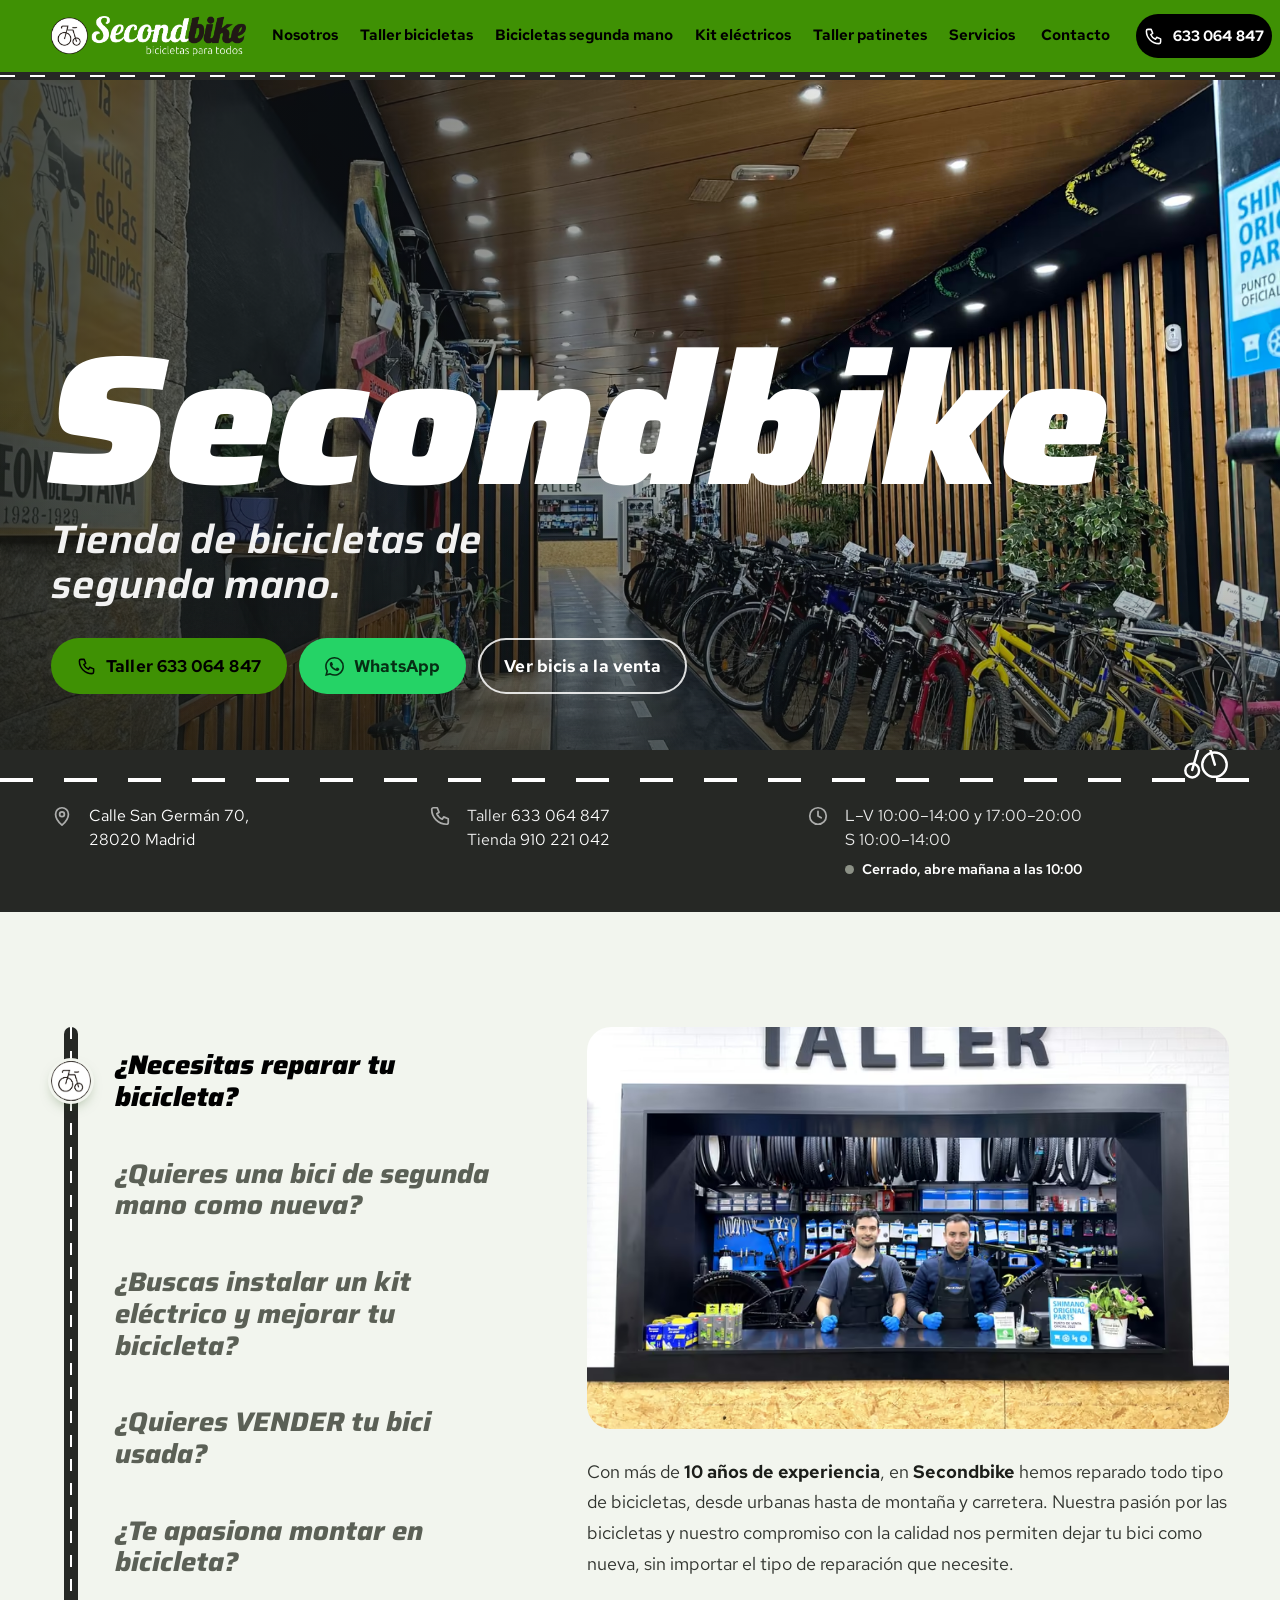
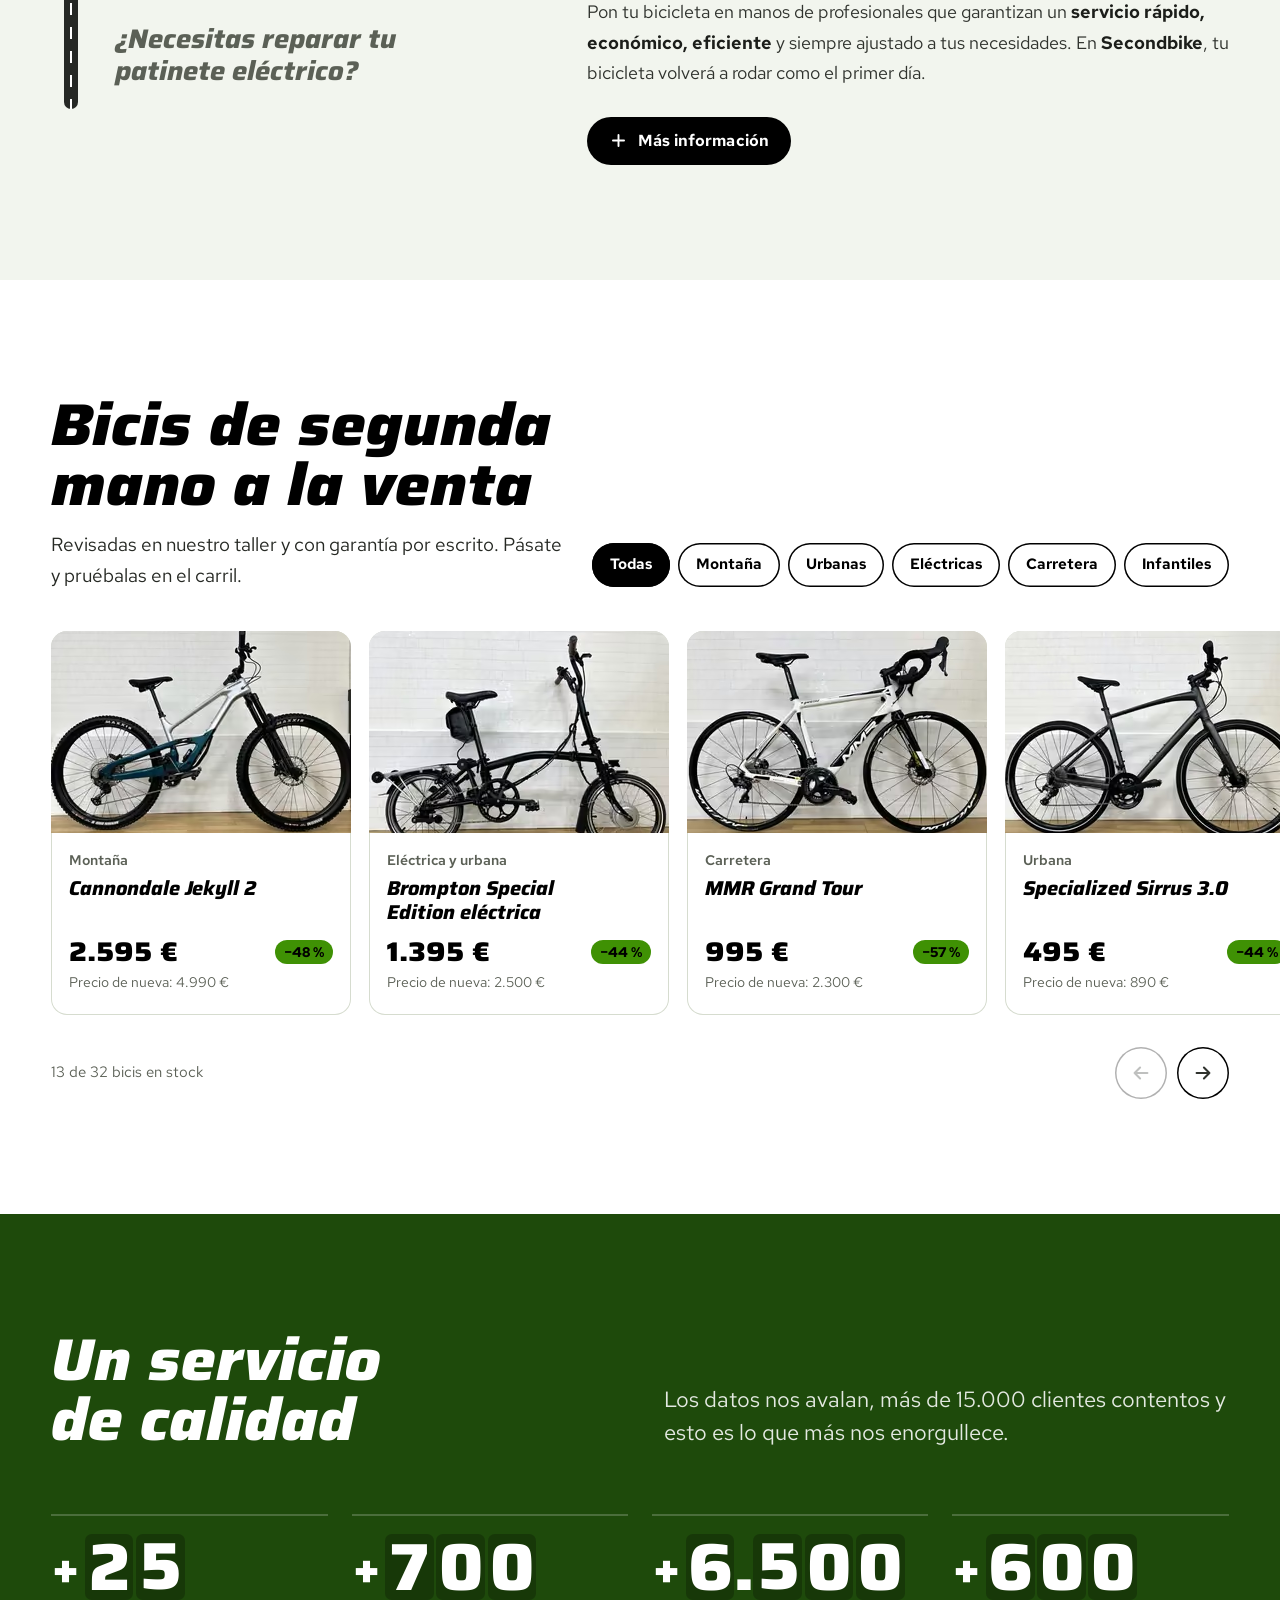
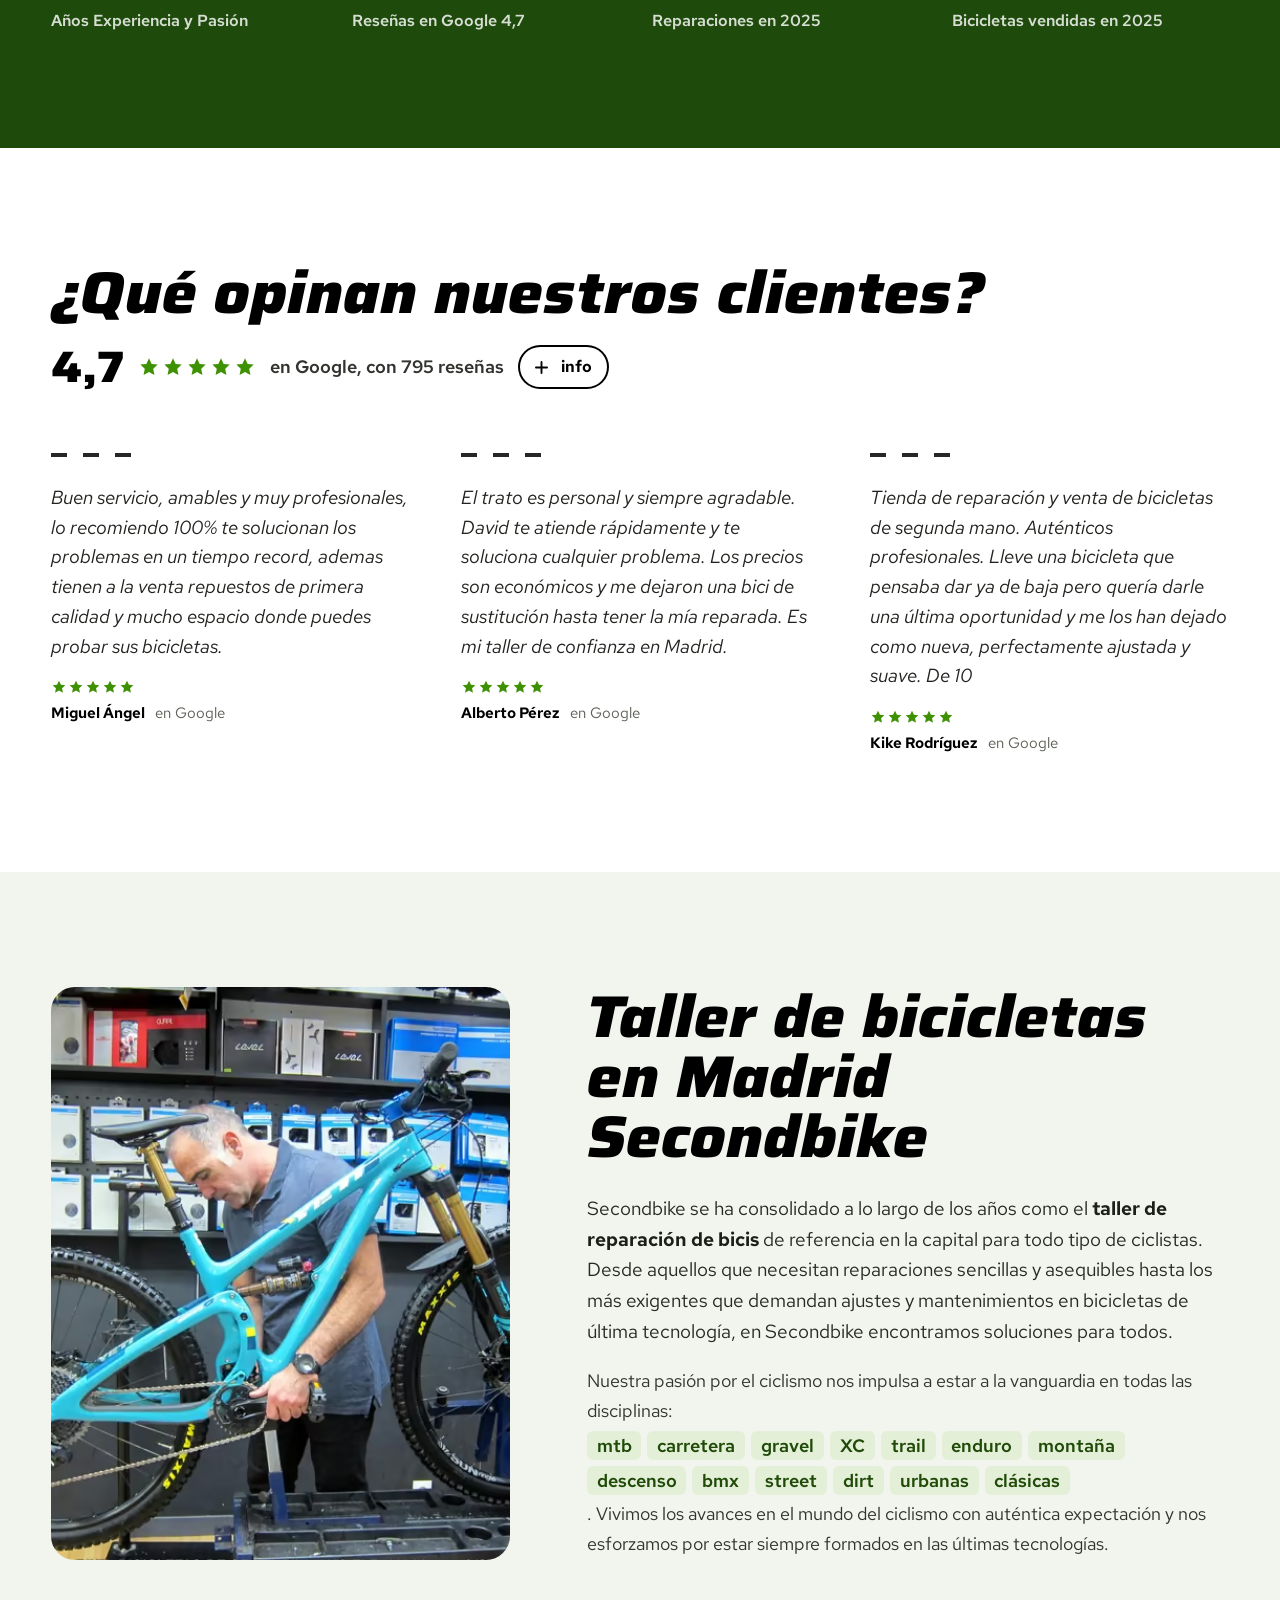
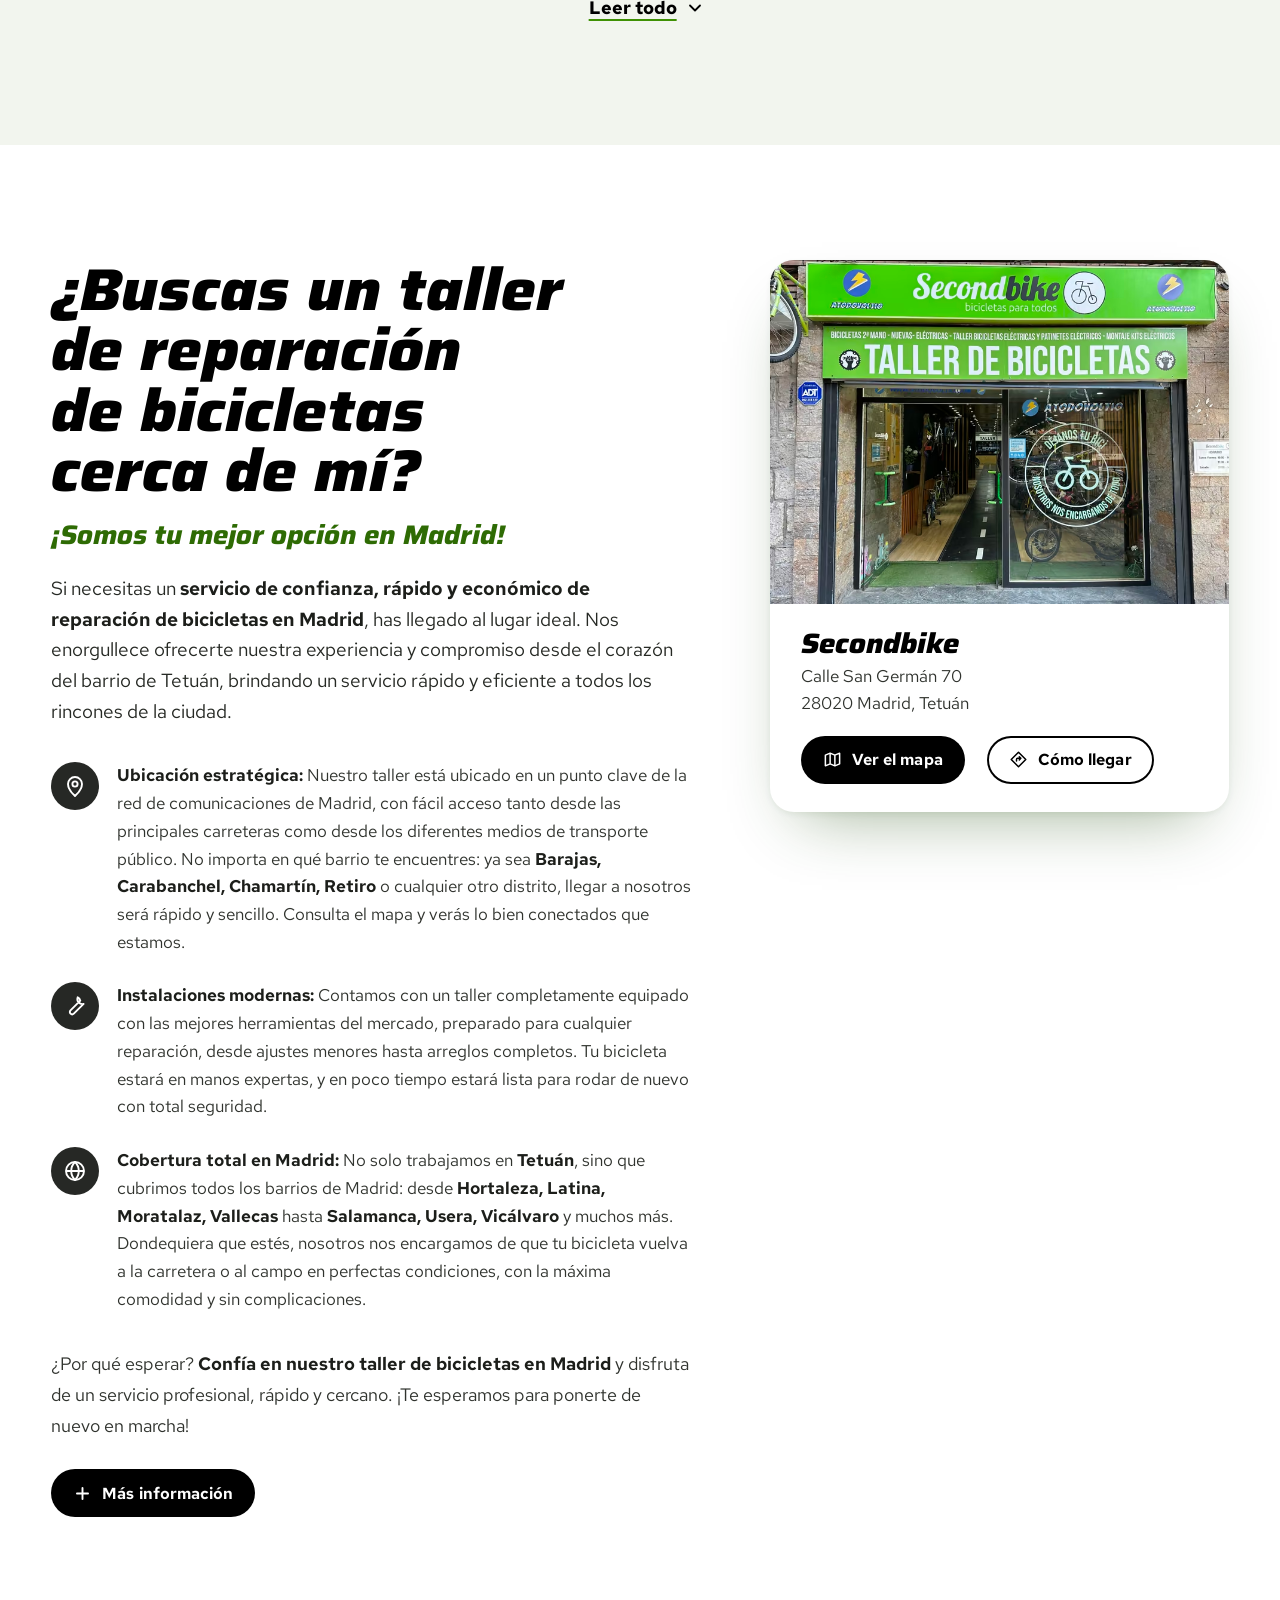
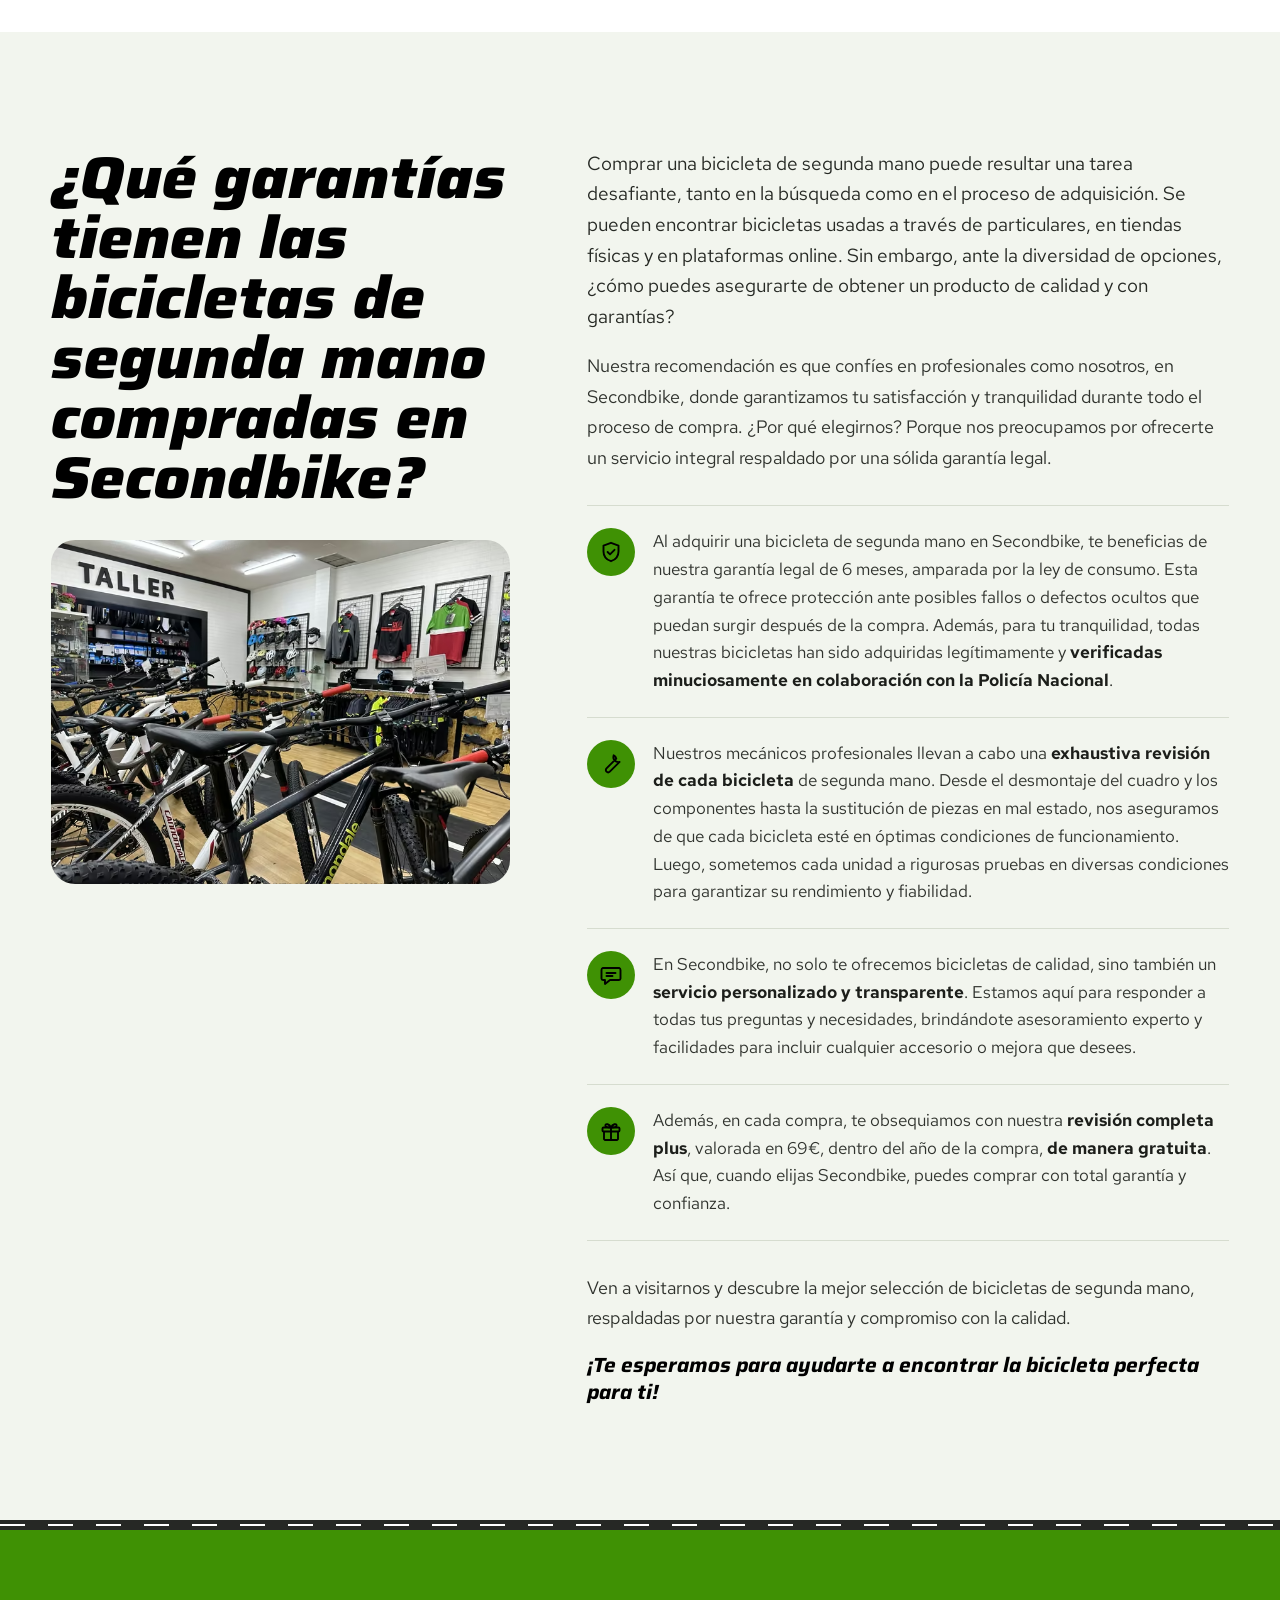
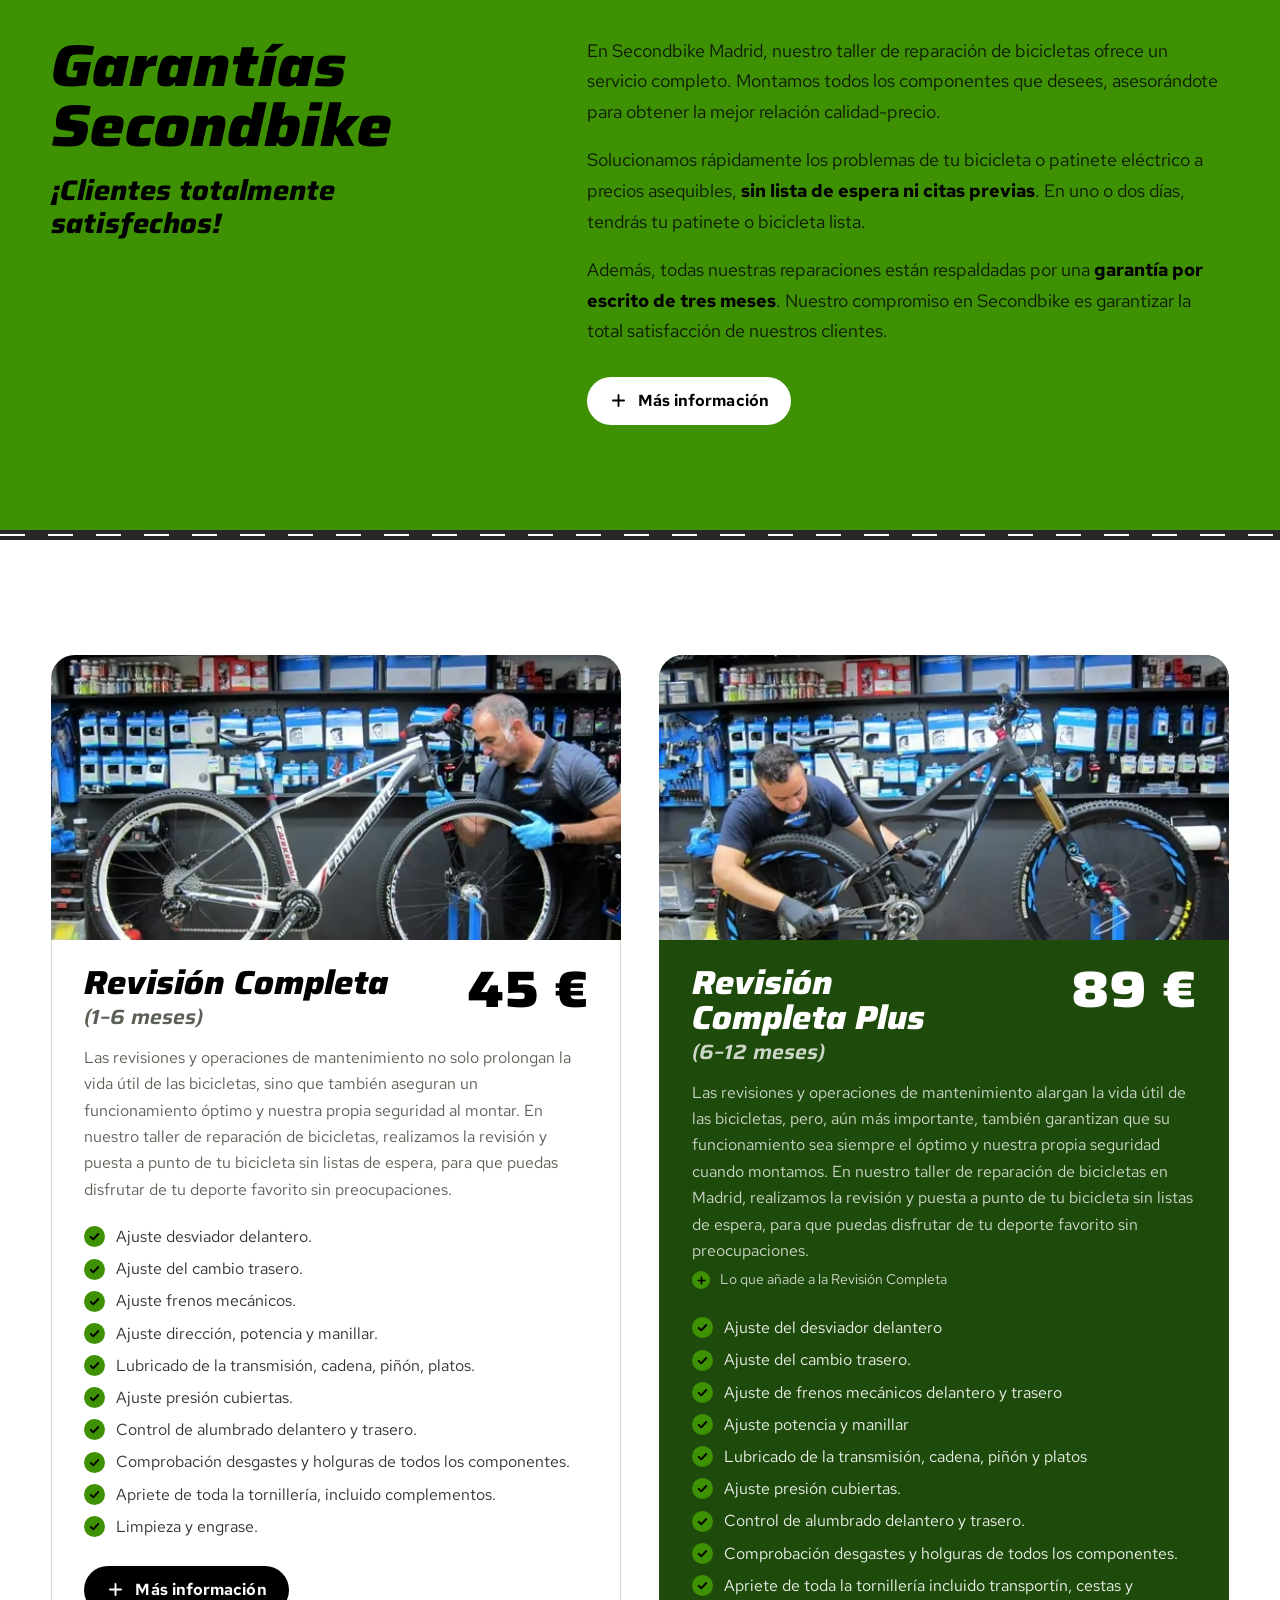
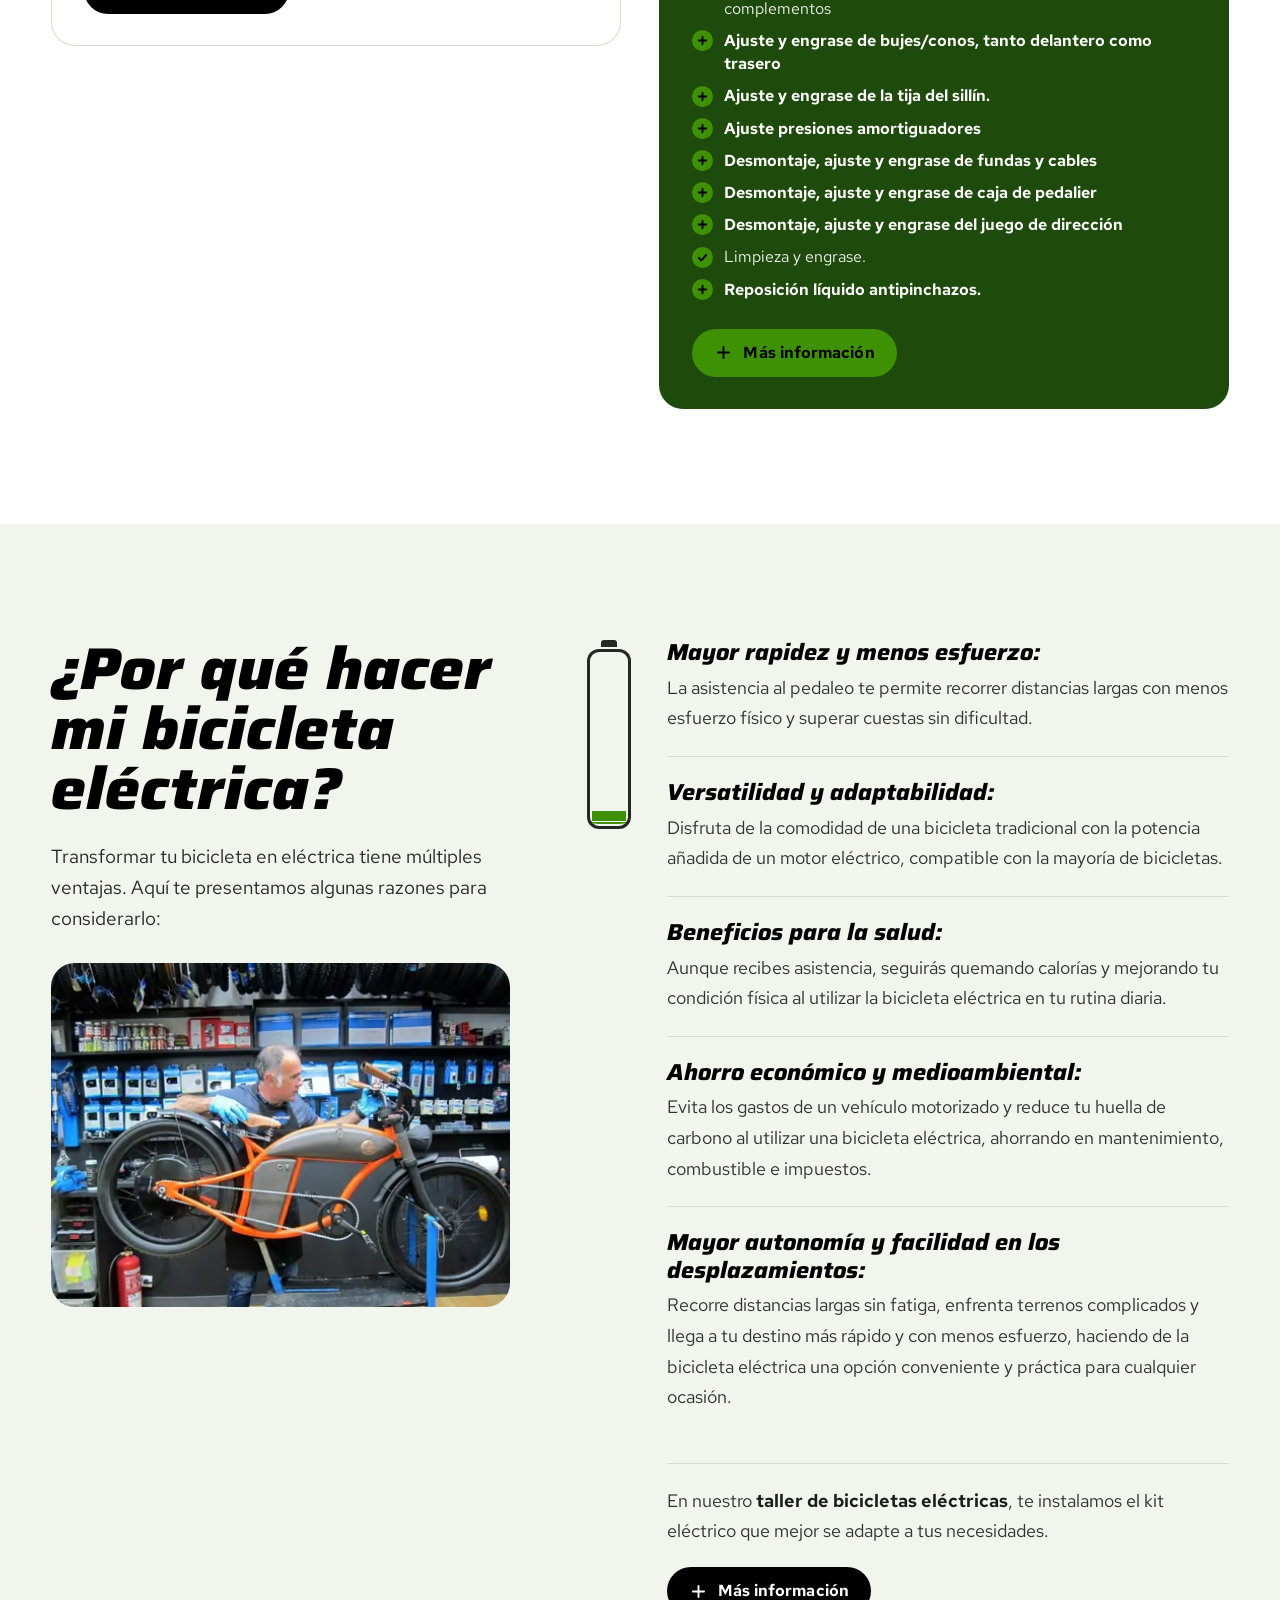
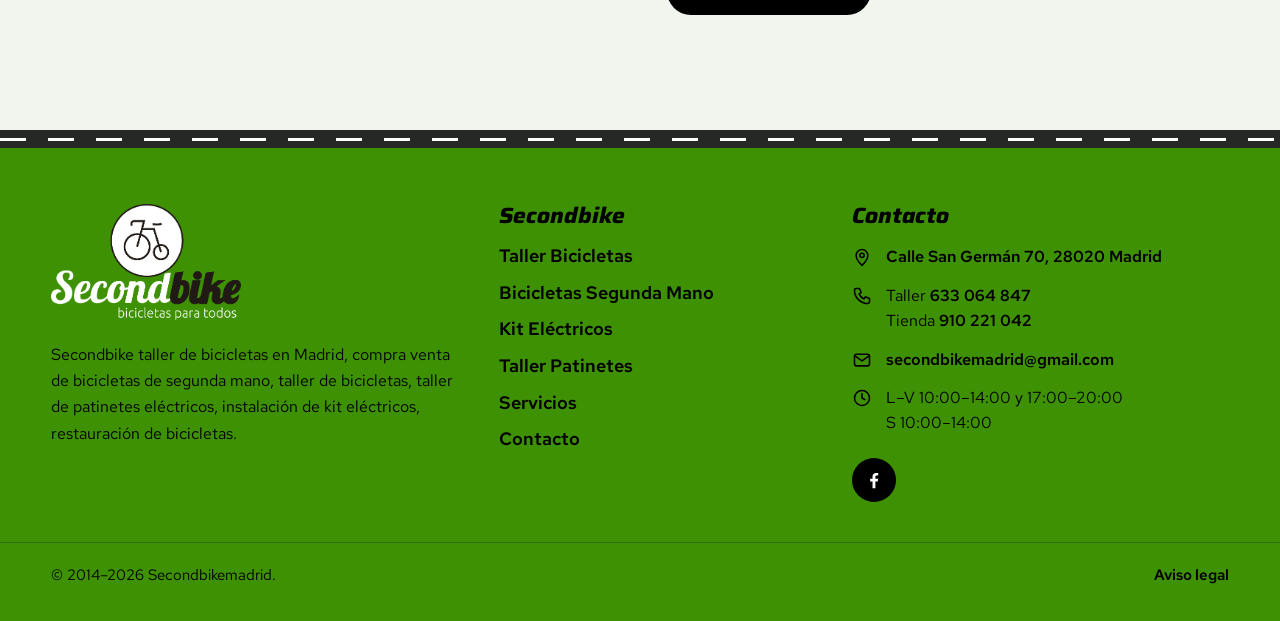
==== index.html @ b4765da6 "feat: prototipo de homepage — dirección "Carril" Remaquetación de la home de secondbikemadrid.com co" ====
<!DOCTYPE html>
<html lang="es">
<head>
<meta charset="UTF-8">
<script>document.documentElement.classList.add('js')</script>
<meta name="viewport" content="width=device-width, initial-scale=1">
<title>Secondbike | Taller y tienda de bicicletas de segunda mano en Madrid</title>
<meta name="description" content="Taller y tienda de bicicletas de segunda mano en Madrid. Taller de reparación y mantenimiento de bicis. 633 064 847. Calle San Germán 70, Madrid.">
<meta name="robots" content="noindex, nofollow">
<meta name="theme-color" content="#3F9104">
<meta property="og:type" content="website">
<meta property="og:locale" content="es_ES">
<meta property="og:title" content="Secondbike | Taller y tienda de bicicletas de segunda mano en Madrid">
<meta property="og:description" content="Taller y tienda de bicicletas de segunda mano en Madrid. Calle San Germán 70, Tetuán.">
<link rel="preload" href="assets/fonts/saira-italic.woff2" as="font" type="font/woff2" crossorigin>
<link rel="preload" href="assets/fonts/red-hat-text.woff2" as="font" type="font/woff2" crossorigin>
<link rel="preload" href="assets/img/hero-carril-tienda-1200.avif" as="image" type="image/avif" media="(min-width: 700px)">
<link rel="preload" href="assets/img/hero-carril-tienda-768.avif" as="image" type="image/avif" media="(max-width: 699px)">
<link rel="stylesheet" href="assets/css/global.css">
<link rel="stylesheet" href="assets/css/home.css">
<link rel="icon" href="data:image/svg+xml,<svg xmlns='http://www.w3.org/2000/svg' viewBox='0 0 32 32'><circle cx='16' cy='16' r='15' fill='%233F9104'/><circle cx='16' cy='16' r='12.2' fill='white'/><g fill='none' stroke='black' stroke-width='1.6' stroke-linecap='round' stroke-linejoin='round'><circle cx='12.6' cy='19.2' r='4.6'/><circle cx='21.2' cy='21.4' r='2.6'/><path d='M10.4 12.1 10.9 10.5H15.1L12.6 19.2M14.4 13.1H18.6L21.2 21.4M18.2 11.4c1-.3 2.1.2 3.2-.2'/></g></svg>">
<script type="application/ld+json">
{
  "@context": "https://schema.org",
  "@type": "BikeStore",
  "name": "Secondbike",
  "url": "https://www.secondbikemadrid.com/",
  "telephone": "+34633064847",
  "email": "secondbikemadrid@gmail.com",
  "address": {"@type": "PostalAddress", "streetAddress": "Calle San Germán 70", "postalCode": "28020", "addressLocality": "Madrid", "addressCountry": "ES"},
  "openingHoursSpecification": [
    {"@type": "OpeningHoursSpecification", "dayOfWeek": ["Monday","Tuesday","Wednesday","Thursday","Friday"], "opens": "10:00", "closes": "14:00"},
    {"@type": "OpeningHoursSpecification", "dayOfWeek": ["Monday","Tuesday","Wednesday","Thursday","Friday"], "opens": "17:00", "closes": "20:00"},
    {"@type": "OpeningHoursSpecification", "dayOfWeek": "Saturday", "opens": "10:00", "closes": "14:00"}
  ],
  "sameAs": ["https://www.facebook.com/secondbike.madrid.1/"]
}
</script>
</head>
<body>
<a class="salta" href="#principal">Saltar al contenido</a>

<svg hidden aria-hidden="true" focusable="false">
  <!-- La bici del logo de Secondbike, redibujada a trazo (mira a la izquierda, como en el logo) -->
  <symbol id="i-bici" viewBox="16 20 66 58"><g fill="none" stroke="currentColor" stroke-width="3.6" stroke-linecap="round" stroke-linejoin="round"><circle cx="36.7" cy="57.2" r="17.7"/><circle cx="69" cy="65.7" r="10"/><path d="M28.6 29.5 30.3 23.6H46.3L36.2 57.2M44.1 33.2H59.8L69 64.8M58 27.4c4-1.1 8 .5 12-.9"/></g></symbol>
  <symbol id="i-tel" viewBox="0 0 24 24"><path d="M5 3h4l2 5-2.5 1.5a11 11 0 0 0 6 6L16 13l5 2v4a2 2 0 0 1-2 2A16 16 0 0 1 3 5a2 2 0 0 1 2-2Z" fill="none" stroke="currentColor" stroke-width="1.9" stroke-linejoin="round" stroke-linecap="round"/></symbol>
  <symbol id="i-wa" viewBox="0 0 24 24"><path fill="currentColor" d="M17.472 14.382c-.297-.149-1.758-.867-2.03-.967-.273-.099-.471-.148-.67.15-.197.297-.767.966-.94 1.164-.173.199-.347.223-.644.075-.297-.15-1.255-.463-2.39-1.475-.883-.788-1.48-1.761-1.653-2.059-.173-.297-.018-.458.13-.606.134-.133.298-.347.446-.52.149-.174.198-.298.298-.497.099-.198.05-.371-.025-.52-.075-.149-.669-1.612-.916-2.207-.242-.579-.487-.5-.669-.51-.173-.008-.371-.01-.57-.01-.198 0-.52.074-.792.372-.272.297-1.04 1.016-1.04 2.479 0 1.462 1.065 2.875 1.213 3.074.149.198 2.096 3.2 5.077 4.487.709.306 1.262.489 1.694.625.712.227 1.36.195 1.871.118.571-.085 1.758-.719 2.006-1.413.248-.694.248-1.289.173-1.413-.074-.124-.272-.198-.57-.347m-5.421 7.403h-.004a9.87 9.87 0 0 1-5.031-1.378l-.361-.214-3.741.982.998-3.648-.235-.374a9.86 9.86 0 0 1-1.51-5.26c.001-5.45 4.436-9.884 9.888-9.884 2.64 0 5.122 1.03 6.988 2.898a9.825 9.825 0 0 1 2.893 6.994c-.003 5.45-4.437 9.884-9.885 9.884m8.413-18.297A11.815 11.815 0 0 0 12.05 0C5.495 0 .16 5.335.157 11.892c0 2.096.547 4.142 1.588 5.945L.057 24l6.305-1.654a11.882 11.882 0 0 0 5.683 1.448h.005c6.554 0 11.89-5.335 11.893-11.893a11.821 11.821 0 0 0-3.48-8.413Z"/></symbol>
  <symbol id="i-pin" viewBox="0 0 24 24"><path d="M12 22s7-6.2 7-12A7 7 0 0 0 5 10c0 5.8 7 12 7 12Z" fill="none" stroke="currentColor" stroke-width="1.9" stroke-linejoin="round"/><circle cx="12" cy="10" r="2.6" fill="none" stroke="currentColor" stroke-width="1.9"/></symbol>
  <symbol id="i-reloj" viewBox="0 0 24 24"><circle cx="12" cy="12" r="9" fill="none" stroke="currentColor" stroke-width="1.9"/><path d="M12 7v5l3.5 2" fill="none" stroke="currentColor" stroke-width="1.9" stroke-linecap="round" stroke-linejoin="round"/></symbol>
  <symbol id="i-mail" viewBox="0 0 24 24"><rect x="3" y="5" width="18" height="14" rx="2.5" fill="none" stroke="currentColor" stroke-width="1.9"/><path d="m3.5 7 8.5 6 8.5-6" fill="none" stroke="currentColor" stroke-width="1.9" stroke-linecap="round" stroke-linejoin="round"/></symbol>
  <symbol id="i-fb" viewBox="0 0 24 24"><path fill="currentColor" d="M13.5 21v-7.5h2.6l.4-3h-3V8.6c0-.9.3-1.5 1.5-1.5h1.6V4.4c-.3 0-1.2-.1-2.3-.1-2.3 0-3.9 1.4-3.9 4v2.2H7.8v3h2.6V21Z"/></symbol>
  <symbol id="i-menu" viewBox="0 0 24 24"><path d="M4 7h16M4 12h16M4 17h10" stroke="currentColor" stroke-width="2.2" stroke-linecap="round"/></symbol>
  <symbol id="i-cerrar" viewBox="0 0 24 24"><path d="m6 6 12 12M18 6 6 18" stroke="currentColor" stroke-width="2.2" stroke-linecap="round"/></symbol>
  <symbol id="i-chevron" viewBox="0 0 24 24"><path d="m6 9 6 6 6-6" fill="none" stroke="currentColor" stroke-width="2.2" stroke-linecap="round" stroke-linejoin="round"/></symbol>
  <symbol id="i-izq" viewBox="0 0 24 24"><path d="M19 12H5m6-6-6 6 6 6" fill="none" stroke="currentColor" stroke-width="2.2" stroke-linecap="round" stroke-linejoin="round"/></symbol>
  <symbol id="i-der" viewBox="0 0 24 24"><path d="M5 12h14m-6-6 6 6-6 6" fill="none" stroke="currentColor" stroke-width="2.2" stroke-linecap="round" stroke-linejoin="round"/></symbol>
  <symbol id="i-mas" viewBox="0 0 24 24"><path d="M12 5v14M5 12h14" stroke="currentColor" stroke-width="2.4" stroke-linecap="round"/></symbol>
  <symbol id="i-estrella" viewBox="0 0 24 24"><path fill="currentColor" d="m12 2.5 2.9 6.1 6.6.8-4.9 4.6 1.3 6.6L12 17.4l-5.9 3.2 1.3-6.6L2.5 9.4l6.6-.8Z"/></symbol>
  <symbol id="i-check" viewBox="0 0 24 24"><path d="m5 12.5 4.5 4.5L19 7.5" fill="none" stroke="currentColor" stroke-width="2.6" stroke-linecap="round" stroke-linejoin="round"/></symbol>
  <symbol id="i-ruta" viewBox="0 0 24 24"><path d="M12 2.8 21.2 12 12 21.2 2.8 12Z" fill="none" stroke="currentColor" stroke-width="1.9" stroke-linejoin="round"/><path d="M9.5 14v-2.2a1.3 1.3 0 0 1 1.3-1.3h4m-1.8-2 2 2-2 2" fill="none" stroke="currentColor" stroke-width="1.9" stroke-linecap="round" stroke-linejoin="round"/></symbol>
  <symbol id="i-mapa" viewBox="0 0 24 24"><path d="M3 6.5 9 4l6 2.5 6-2.5v13.5L15 20l-6-2.5-6 2.5Z" fill="none" stroke="currentColor" stroke-width="1.9" stroke-linejoin="round"/><path d="M9 4v13.5M15 6.5V20" stroke="currentColor" stroke-width="1.9"/></symbol>
  <symbol id="i-llave" viewBox="0 0 24 24"><path d="M14.7 3.3a5 5 0 0 0 5.9 6.6l-9.8 9.8a2.3 2.3 0 0 1-3.3-3.3l9.8-9.8a5 5 0 0 0-2.6-3.3Z" fill="none" stroke="currentColor" stroke-width="1.9" stroke-linejoin="round"/></symbol>
  <symbol id="i-mundo" viewBox="0 0 24 24"><circle cx="12" cy="12" r="9" fill="none" stroke="currentColor" stroke-width="1.9"/><path d="M3 12h18M12 3c2.6 2.6 3.8 5.6 3.8 9s-1.2 6.4-3.8 9c-2.6-2.6-3.8-5.6-3.8-9S9.4 5.6 12 3Z" fill="none" stroke="currentColor" stroke-width="1.9" stroke-linejoin="round"/></symbol>
  <symbol id="i-escudo" viewBox="0 0 24 24"><path d="M12 2.8 19.5 5.6v5.8c0 4.6-3.2 8.3-7.5 9.8-4.3-1.5-7.5-5.2-7.5-9.8V5.6Z" fill="none" stroke="currentColor" stroke-width="1.9" stroke-linejoin="round"/><path d="m8.6 12 2.4 2.4 4.5-4.6" fill="none" stroke="currentColor" stroke-width="1.9" stroke-linecap="round" stroke-linejoin="round"/></symbol>
  <symbol id="i-lupa" viewBox="0 0 24 24"><circle cx="11" cy="11" r="6.5" fill="none" stroke="currentColor" stroke-width="1.9"/><path d="m16 16 5 5" stroke="currentColor" stroke-width="1.9" stroke-linecap="round"/></symbol>
  <symbol id="i-chat" viewBox="0 0 24 24"><path d="M4 5h16a1.5 1.5 0 0 1 1.5 1.5v9A1.5 1.5 0 0 1 20 17h-9l-5 4v-4H4a1.5 1.5 0 0 1-1.5-1.5v-9A1.5 1.5 0 0 1 4 5Z" fill="none" stroke="currentColor" stroke-width="1.9" stroke-linejoin="round"/><path d="M7.5 10h9M7.5 13h6" stroke="currentColor" stroke-width="1.9" stroke-linecap="round"/></symbol>
  <symbol id="i-regalo" viewBox="0 0 24 24"><rect x="3.5" y="8.5" width="17" height="4" rx="1" fill="none" stroke="currentColor" stroke-width="1.9"/><path d="M5 12.5V20a1 1 0 0 0 1 1h12a1 1 0 0 0 1-1v-7.5M12 8.5V21M12 8.5c-1.6-3.6-5.6-4.4-5.6-1.8 0 1.5 2.4 1.8 5.6 1.8Zm0 0c1.6-3.6 5.6-4.4 5.6-1.8 0 1.5-2.4 1.8-5.6 1.8Z" fill="none" stroke="currentColor" stroke-width="1.9" stroke-linejoin="round"/></symbol>
</svg>

<!-- ============================ CABECERA ============================ -->
<header class="cab" id="inicio">
  <div class="env cab__fila">
    <a class="logo" href="#inicio" aria-label="Secondbike, bicicletas para todos. Inicio">
      <img src="assets/img/logo-secondbike-h.png" width="651" height="134" alt="" fetchpriority="high">
    </a>

    <nav class="nav" aria-label="Principal">
      <ul class="nav__lista">
        <li class="nav__inicio"><a href="#inicio" aria-current="page">Inicio</a></li>
        <li><a href="https://www.secondbikemadrid.com/nosotros-histotia-mecanicos-grantia-tienda-bicicletas-segunda-mano-madrid/">Nosotros</a></li>
        <li><a href="https://www.secondbikemadrid.com/taller-bicicletas-madrid/">Taller bicicletas</a></li>
        <li><a href="https://www.secondbikemadrid.com/bicicletas-segunda-mano-madrid/">Bicicletas segunda mano</a></li>
        <li><a href="https://www.secondbikemadrid.com/montaje-kit-electricos-madrid/">Kit eléctricos</a></li>
        <li><a href="https://www.secondbikemadrid.com/taller-patinetes-electricos-madrid/">Taller patinetes</a></li>
        <li class="nav__desp">
          <button type="button" class="nav__boton" aria-expanded="false" aria-controls="sub-servicios">Servicios <svg aria-hidden="true"><use href="#i-chevron"/></svg></button>
          <ul class="nav__sub" id="sub-servicios">
            <li><a href="https://www.secondbikemadrid.com/tienda-taller-bici-madrid/">Tienda</a></li>
            <li><a href="https://www.secondbikemadrid.com/vende-tu-bici/">Vende tu bici</a></li>
          </ul>
        </li>
        <li><a href="https://www.secondbikemadrid.com/contacto-direccion-horario-taller-madrid-tetuan/">Contacto</a></li>
      </ul>
    </nav>

    <div class="cab__acciones">
      <p class="estado" data-estado hidden><span class="estado__punto" aria-hidden="true"></span><span class="estado__texto"></span></p>
      <a class="boton boton--negro boton--cab" href="tel:+34633064847"><svg aria-hidden="true"><use href="#i-tel"/></svg><span><span class="solo-ancho">Taller </span>633 064 847</span></a>
      <button type="button" class="cab__menu" aria-expanded="false" aria-controls="menu-movil"><svg aria-hidden="true"><use href="#i-menu"/></svg><span>Menú</span></button>
    </div>
  </div>
  <!-- El carril: progreso de lectura -->
  <div class="carril-cab" aria-hidden="true"><svg class="carril-cab__bici"><use href="#i-bici"/></svg></div>
</header>

<!-- Menú en móvil y tableta -->
<div class="menu" id="menu-movil" hidden>
  <nav aria-label="Menú">
    <ul class="menu__lista">
      <li><a href="#inicio">Inicio</a></li>
      <li><a href="https://www.secondbikemadrid.com/nosotros-histotia-mecanicos-grantia-tienda-bicicletas-segunda-mano-madrid/">Nosotros</a></li>
      <li><a href="https://www.secondbikemadrid.com/taller-bicicletas-madrid/">Taller bicicletas</a></li>
      <li><a href="https://www.secondbikemadrid.com/bicicletas-segunda-mano-madrid/">Bicicletas segunda mano</a></li>
      <li><a href="https://www.secondbikemadrid.com/montaje-kit-electricos-madrid/">Kit eléctricos</a></li>
      <li><a href="https://www.secondbikemadrid.com/taller-patinetes-electricos-madrid/">Taller patinetes</a></li>
      <li><a href="https://www.secondbikemadrid.com/tienda-taller-bici-madrid/">Tienda</a></li>
      <li><a href="https://www.secondbikemadrid.com/vende-tu-bici/">Vende tu bici</a></li>
      <li><a href="https://www.secondbikemadrid.com/contacto-direccion-horario-taller-madrid-tetuan/">Contacto</a></li>
    </ul>
  </nav>
  <div class="menu__contacto">
    <a class="boton boton--negro" href="tel:+34633064847"><svg aria-hidden="true"><use href="#i-tel"/></svg><span>Taller 633 064 847</span></a>
    <a class="boton boton--blanco" href="tel:+34910221042"><svg aria-hidden="true"><use href="#i-tel"/></svg><span>Tienda 910 221 042</span></a>
    <p>Calle San Germán 70, 28020 Madrid<br>L–V 10:00–14:00 y 17:00–20:00<br>S 10:00–14:00</p>
  </div>
</div>

<main id="principal">

<!-- ============================ HERO ============================ -->
<section class="hero" aria-labelledby="hero-titulo">
  <figure class="hero__foto">
    <picture>
      <source type="image/avif" sizes="100vw" srcset="assets/img/hero-carril-tienda-480.avif 480w, assets/img/hero-carril-tienda-768.avif 768w, assets/img/hero-carril-tienda-1200.avif 1200w, assets/img/hero-carril-tienda-1800.avif 1800w">
      <img src="assets/img/hero-carril-tienda-1200.webp" sizes="100vw" srcset="assets/img/hero-carril-tienda-480.webp 480w, assets/img/hero-carril-tienda-768.webp 768w, assets/img/hero-carril-tienda-1200.webp 1200w, assets/img/hero-carril-tienda-1800.webp 1800w" width="1800" height="1350" fetchpriority="high" decoding="async" alt="El carril bici pintado que recorre la tienda de Secondbike, con bicicletas de segunda mano aparcadas a un lado">
    </picture>
  </figure>

  <div class="env hero__cuerpo">
    <h1 class="hero__titulo" id="hero-titulo">
      <span class="hero__marca">Secondbike</span>
      <span class="hero__sub">Tienda de bicicletas de segunda mano.</span>
    </h1>
    <div class="hero__botones">
      <a class="boton boton--verde boton--grande" href="tel:+34633064847"><svg aria-hidden="true"><use href="#i-tel"/></svg><span>Taller 633 064 847</span></a>
      <a class="boton boton--wa boton--grande" href="https://wa.me/34633064847" target="_blank" rel="noopener"><svg aria-hidden="true"><use href="#i-wa"/></svg><span>WhatsApp</span></a>
      <a class="boton boton--claro boton--grande" href="#bicis"><span>Ver bicis<span class="oculta-m"> a la venta</span></span></a>
    </div>
  </div>

  <!-- Sus tres datos de siempre, sobre el carril -->
  <div class="hero__carril">
    <div class="carril-raya" aria-hidden="true"><svg class="carril-raya__bici"><use href="#i-bici"/></svg></div>
    <ul class="env datos">
      <li class="dato">
        <svg class="dato__icono" aria-hidden="true"><use href="#i-pin"/></svg>
        <a class="dato__texto" href="https://maps.google.com/?q=Calle+San+Germ%C3%A1n+70,+28020+Madrid" target="_blank" rel="noopener">Calle San Germán 70,<br>28020 Madrid</a>
      </li>
      <li class="dato">
        <svg class="dato__icono" aria-hidden="true"><use href="#i-tel"/></svg>
        <span class="dato__texto">Taller <a href="tel:+34633064847">633 064 847</a><br>Tienda <a href="tel:+34910221042">910 221 042</a></span>
      </li>
      <li class="dato">
        <svg class="dato__icono" aria-hidden="true"><use href="#i-reloj"/></svg>
        <span class="dato__texto">L–V 10:00–14:00 y 17:00–20:00<br>S 10:00–14:00</span>
        <span class="estado estado--dato" data-estado hidden><span class="estado__punto" aria-hidden="true"></span><span class="estado__texto"></span></span>
      </li>
    </ul>
  </div>
</section>

<!-- ============================ SEIS PREGUNTAS ============================ -->
<section class="sec sec--tinte" id="servicios" aria-label="Servicios de Secondbike">
  <div class="env selector" data-selector>
    <div class="selector__carril" aria-hidden="true"><img class="selector__rueda" src="assets/img/logo-rueda.png" width="198" height="198" alt=""></div>

    <h2 class="selector__pregunta"><button type="button" id="p-taller" aria-expanded="true" aria-controls="r-taller">¿Necesitas reparar tu bicicleta?<svg aria-hidden="true"><use href="#i-chevron"/></svg></button></h2>
    <div class="selector__panel" id="r-taller" role="region" aria-labelledby="p-taller">
      <figure class="selector__foto cortina">
        <picture>
          <source type="image/avif" sizes="(min-width:1000px) 52vw, 100vw" srcset="assets/img/taller-mostrador-480.avif 480w, assets/img/taller-mostrador-768.avif 768w, assets/img/taller-mostrador-1200.avif 1200w">
          <img src="assets/img/taller-mostrador-768.webp" sizes="(min-width:1000px) 52vw, 100vw" srcset="assets/img/taller-mostrador-480.webp 480w, assets/img/taller-mostrador-768.webp 768w, assets/img/taller-mostrador-1200.webp 1200w" width="1200" height="905" loading="lazy" decoding="async" alt="Dos mecánicos de Secondbike en el mostrador del taller, bajo el rótulo TALLER">
        </picture>
      </figure>
      <div class="selector__texto">
        <p>Con más de <strong>10 años de experiencia</strong>, en <strong>Secondbike</strong> hemos reparado todo tipo de bicicletas, desde urbanas hasta de montaña y carretera. Nuestra pasión por las bicicletas y nuestro compromiso con la calidad nos permiten dejar tu bici como nueva, sin importar el tipo de reparación que necesite.</p>
        <p>Pon tu bicicleta en manos de profesionales que garantizan un <strong>servicio rápido, económico, eficiente</strong> y siempre ajustado a tus necesidades. En <strong>Secondbike</strong>, tu bicicleta volverá a rodar como el primer día.</p>
        <a class="boton boton--negro" href="https://www.secondbikemadrid.com/taller-bicicletas-madrid/"><svg aria-hidden="true"><use href="#i-mas"/></svg><span>Más información</span></a>
      </div>
    </div>

    <h2 class="selector__pregunta"><button type="button" id="p-segunda" aria-expanded="false" aria-controls="r-segunda">¿Quieres una bici de segunda mano como nueva?<svg aria-hidden="true"><use href="#i-chevron"/></svg></button></h2>
    <div class="selector__panel" id="r-segunda" role="region" aria-labelledby="p-segunda" hidden>
      <figure class="selector__foto cortina">
        <picture>
          <source type="image/avif" sizes="(min-width:1000px) 52vw, 100vw" srcset="assets/img/tienda-bicis-carril-480.avif 480w, assets/img/tienda-bicis-carril-768.avif 768w, assets/img/tienda-bicis-carril-1200.avif 1200w">
          <img src="assets/img/tienda-bicis-carril-768.webp" sizes="(min-width:1000px) 52vw, 100vw" srcset="assets/img/tienda-bicis-carril-480.webp 480w, assets/img/tienda-bicis-carril-768.webp 768w, assets/img/tienda-bicis-carril-1200.webp 1200w" width="1200" height="612" loading="lazy" decoding="async" alt="Bicicletas de segunda mano expuestas sobre una isla de madera rodeada por el carril bici de la tienda">
        </picture>
      </figure>
      <div class="selector__texto">
        <p>En nuestra tienda, te ofrecemos una amplia selección de <strong>bicicletas de segunda mano</strong>, completamente revisadas y reacondicionadas por expertos. Cada bicicleta pasa por un riguroso control de calidad y cuenta con <strong>garantía por escrito</strong>, para que puedas rodar con total confianza.</p>
        <p class="destacado">¡Acércate y pruébalas en nuestro carril bici!</p>
        <p>Descubre por ti mismo la calidad y el rendimiento de nuestras bicis.</p>
        <div class="fila-botones">
          <a class="boton boton--negro" href="https://www.secondbikemadrid.com/bicicletas-segunda-mano-madrid/"><svg aria-hidden="true"><use href="#i-mas"/></svg><span>Más información</span></a>
          <a class="enlace" href="#bicis">Ver bicis a la venta</a>
        </div>
      </div>
    </div>

    <h2 class="selector__pregunta"><button type="button" id="p-kit" aria-expanded="false" aria-controls="r-kit">¿Buscas instalar un kit eléctrico y mejorar tu bicicleta?<svg aria-hidden="true"><use href="#i-chevron"/></svg></button></h2>
    <div class="selector__panel" id="r-kit" role="region" aria-labelledby="p-kit" hidden>
      <figure class="selector__foto cortina">
        <picture>
          <source type="image/avif" sizes="(min-width:1000px) 52vw, 100vw" srcset="assets/img/kit-electrico-ciclotek-480.avif 480w, assets/img/kit-electrico-ciclotek-550.avif 550w">
          <img src="assets/img/kit-electrico-ciclotek-550.webp" sizes="(min-width:1000px) 52vw, 100vw" srcset="assets/img/kit-electrico-ciclotek-480.webp 480w, assets/img/kit-electrico-ciclotek-550.webp 550w" width="550" height="387" loading="lazy" decoding="async" alt="Bicicleta de montaña verde en el soporte del taller con un kit eléctrico Ciclotek recién montado">
        </picture>
      </figure>
      <div class="selector__texto">
        <p>En nuestro taller especializado, somos expertos en la <strong>instalación de kits eléctricos</strong> para bicicletas. Te asesoramos en la elección del kit perfecto según tus necesidades y nos encargamos de todo el proceso de instalación, para que puedas disfrutar de una bici más potente y eficiente.</p>
        <p class="destacado">¡Aprovecha al máximo tu bicicleta y conviértela en eléctrica hoy mismo!</p>
        <a class="boton boton--negro" href="https://www.secondbikemadrid.com/montaje-kit-electricos-madrid/"><svg aria-hidden="true"><use href="#i-mas"/></svg><span>Más información</span></a>
      </div>
    </div>

    <h2 class="selector__pregunta"><button type="button" id="p-vender" aria-expanded="false" aria-controls="r-vender">¿Quieres VENDER tu bici usada?<svg aria-hidden="true"><use href="#i-chevron"/></svg></button></h2>
    <div class="selector__panel" id="r-vender" role="region" aria-labelledby="p-vender" hidden>
      <figure class="selector__foto cortina">
        <picture>
          <source type="image/avif" sizes="(min-width:1000px) 52vw, 100vw" srcset="assets/img/mostrador-secondbike-480.avif 480w, assets/img/mostrador-secondbike-768.avif 768w, assets/img/mostrador-secondbike-1200.avif 1200w">
          <img src="assets/img/mostrador-secondbike-768.webp" sizes="(min-width:1000px) 52vw, 100vw" srcset="assets/img/mostrador-secondbike-480.webp 480w, assets/img/mostrador-secondbike-768.webp 768w, assets/img/mostrador-secondbike-1200.webp 1200w" width="1200" height="900" loading="lazy" decoding="async" alt="Mostrador de madera y negro de la tienda Secondbike, con recambios en la pared">
        </picture>
      </figure>
      <div class="selector__texto">
        <p>En Secondbike, comprendemos lo importante que es para ti recibir un trato justo y seguro al vender tu bicicleta usada. Por ello, nos comprometemos a proporcionarte una experiencia sin complicaciones y totalmente transparente.</p>
        <p class="destacado">¡Pásate por nuestra tienda para valorar tu bici!</p>
        <a class="boton boton--negro" href="https://www.secondbikemadrid.com/vende-tu-bici/"><svg aria-hidden="true"><use href="#i-mas"/></svg><span>Más información</span></a>
      </div>
    </div>

    <h2 class="selector__pregunta"><button type="button" id="p-pasion" aria-expanded="false" aria-controls="r-pasion">¿Te apasiona montar en bicicleta?<svg aria-hidden="true"><use href="#i-chevron"/></svg></button></h2>
    <div class="selector__panel" id="r-pasion" role="region" aria-labelledby="p-pasion" hidden>
      <figure class="selector__foto cortina">
        <picture>
          <source type="image/avif" sizes="(min-width:1000px) 52vw, 100vw" srcset="assets/img/tienda-madera-carril-480.avif 480w, assets/img/tienda-madera-carril-768.avif 768w, assets/img/tienda-madera-carril-1200.avif 1200w">
          <img src="assets/img/tienda-madera-carril-768.webp" sizes="(min-width:1000px) 52vw, 100vw" srcset="assets/img/tienda-madera-carril-480.webp 480w, assets/img/tienda-madera-carril-768.webp 768w, assets/img/tienda-madera-carril-1200.webp 1200w" width="1200" height="900" loading="lazy" decoding="async" alt="Interior de Secondbike: pared de listones de madera, recambios y el carril bici hasta la puerta">
        </picture>
      </figure>
      <div class="selector__texto">
        <p>Queremos que nuestra tienda sea algo más que un taller y tienda de bicicletas de segunda mano, queremos que sea un lugar donde puedas compartir tu pasión por el mundo de la bicicleta.</p>
        <p class="destacado">¡Ven a conocernos, te esperamos!</p>
        <a class="boton boton--negro" href="https://www.secondbikemadrid.com/tienda-taller-bici-madrid/"><svg aria-hidden="true"><use href="#i-mas"/></svg><span>Más información</span></a>
      </div>
    </div>

    <h2 class="selector__pregunta"><button type="button" id="p-patinete" aria-expanded="false" aria-controls="r-patinete">¿Necesitas reparar tu patinete eléctrico?<svg aria-hidden="true"><use href="#i-chevron"/></svg></button></h2>
    <div class="selector__panel" id="r-patinete" role="region" aria-labelledby="p-patinete" hidden>
      <figure class="selector__foto cortina">
        <picture>
          <source type="image/avif" sizes="(min-width:1000px) 52vw, 100vw" srcset="assets/img/taller-patinetes-480.avif 480w, assets/img/taller-patinetes-768.avif 768w, assets/img/taller-patinetes-1200.avif 1200w">
          <img src="assets/img/taller-patinetes-768.webp" sizes="(min-width:1000px) 52vw, 100vw" srcset="assets/img/taller-patinetes-480.webp 480w, assets/img/taller-patinetes-768.webp 768w, assets/img/taller-patinetes-1200.webp 1200w" width="1200" height="800" loading="lazy" decoding="async" alt="Rincón de A Todo Voltio dentro de la tienda, con un patinete eléctrico y estanterías de recambios">
        </picture>
      </figure>
      <div class="selector__texto">
        <p>Dentro de nuestra tienda de bicicletas Secondbike se encuentra <strong>«A Todo Voltio»</strong>, un taller especializado en la reparación de patinetes eléctricos.</p>
        <p class="destacado">¡Ven a visitarnos, estamos encantados de recibirte!</p>
        <a class="boton boton--negro" href="https://atodovoltio.com/" target="_blank" rel="noopener"><svg aria-hidden="true"><use href="#i-mas"/></svg><span>Más información</span></a>
      </div>
    </div>
  </div>
</section>

<!-- ============================ BICIS A LA VENTA (propuesta) ============================ -->
<section class="sec stock" id="bicis" aria-labelledby="bicis-titulo">
  <div class="env stock__cabeza">
    <div>
      <h2 class="titulo" id="bicis-titulo">Bicis de segunda mano a la venta</h2>
      <p class="entradilla">Revisadas en nuestro taller y con garantía por escrito. Pásate y pruébalas en el carril.</p>
    </div>
    <div class="filtros" role="group" aria-label="Filtrar por tipo">
      <button type="button" class="filtro" aria-pressed="true" data-filtro="todas">Todas</button>
      <button type="button" class="filtro" aria-pressed="false" data-filtro="montana">Montaña</button>
      <button type="button" class="filtro" aria-pressed="false" data-filtro="urbana">Urbanas</button>
      <button type="button" class="filtro" aria-pressed="false" data-filtro="electrica">Eléctricas</button>
      <button type="button" class="filtro" aria-pressed="false" data-filtro="carretera">Carretera</button>
      <button type="button" class="filtro" aria-pressed="false" data-filtro="infantil">Infantiles</button>
    </div>
  </div>

  <div class="stock__pista" data-pista tabindex="0" aria-label="Bicis a la venta, desplazable">
    <ul class="stock__lista" data-lista>
      <li class="bici" data-tipo="montana">
        <a href="https://www.secondbikemadrid.com/producto/cannondale-jekyll-2/">
          <figure class="bici__foto"><picture><source type="image/avif" srcset="assets/img/bici-22527-300.avif 300w, assets/img/bici-22527-450.avif 450w" sizes="(min-width:700px) 300px, 72vw"><img src="assets/img/bici-22527-450.webp" srcset="assets/img/bici-22527-300.webp 300w, assets/img/bici-22527-450.webp 450w" sizes="(min-width:700px) 300px, 72vw" width="450" height="310" loading="lazy" decoding="async" alt=""></picture></figure>
          <span class="bici__tipo">Montaña</span>
          <h3 class="bici__nombre">Cannondale Jekyll 2</h3>
          <p class="bici__precio"><span class="bici__ahora">2.595 €</span> <span class="bici__ahorro" aria-label="48 % menos que nueva">−48 %</span></p>
          <p class="bici__nueva">Precio de nueva: 4.990 €</p>
        </a>
      </li>
      <li class="bici" data-tipo="electrica urbana">
        <a href="https://www.secondbikemadrid.com/producto/brompton-special-edition-electrica/">
          <figure class="bici__foto"><picture><source type="image/avif" srcset="assets/img/bici-22551-300.avif 300w, assets/img/bici-22551-450.avif 450w" sizes="(min-width:700px) 300px, 72vw"><img src="assets/img/bici-22551-450.webp" srcset="assets/img/bici-22551-300.webp 300w, assets/img/bici-22551-450.webp 450w" sizes="(min-width:700px) 300px, 72vw" width="450" height="304" loading="lazy" decoding="async" alt=""></picture></figure>
          <span class="bici__tipo">Eléctrica y urbana</span>
          <h3 class="bici__nombre">Brompton Special Edition eléctrica</h3>
          <p class="bici__precio"><span class="bici__ahora">1.395 €</span> <span class="bici__ahorro" aria-label="44 % menos que nueva">−44 %</span></p>
          <p class="bici__nueva">Precio de nueva: 2.500 €</p>
        </a>
      </li>
      <li class="bici" data-tipo="carretera">
        <a href="https://www.secondbikemadrid.com/producto/mmr-grand-tour/">
          <figure class="bici__foto"><picture><source type="image/avif" srcset="assets/img/bici-22570-300.avif 300w, assets/img/bici-22570-450.avif 450w" sizes="(min-width:700px) 300px, 72vw"><img src="assets/img/bici-22570-450.webp" srcset="assets/img/bici-22570-300.webp 300w, assets/img/bici-22570-450.webp 450w" sizes="(min-width:700px) 300px, 72vw" width="450" height="304" loading="lazy" decoding="async" alt=""></picture></figure>
          <span class="bici__tipo">Carretera</span>
          <h3 class="bici__nombre">MMR Grand Tour</h3>
          <p class="bici__precio"><span class="bici__ahora">995 €</span> <span class="bici__ahorro" aria-label="57 % menos que nueva">−57 %</span></p>
          <p class="bici__nueva">Precio de nueva: 2.300 €</p>
        </a>
      </li>
      <li class="bici" data-tipo="urbana">
        <a href="https://www.secondbikemadrid.com/producto/specialized-sirrus-3-0/">
          <figure class="bici__foto"><picture><source type="image/avif" srcset="assets/img/bici-22543-300.avif 300w, assets/img/bici-22543-450.avif 450w" sizes="(min-width:700px) 300px, 72vw"><img src="assets/img/bici-22543-450.webp" srcset="assets/img/bici-22543-300.webp 300w, assets/img/bici-22543-450.webp 450w" sizes="(min-width:700px) 300px, 72vw" width="450" height="304" loading="lazy" decoding="async" alt=""></picture></figure>
          <span class="bici__tipo">Urbana</span>
          <h3 class="bici__nombre">Specialized Sirrus 3.0</h3>
          <p class="bici__precio"><span class="bici__ahora">495 €</span> <span class="bici__ahorro" aria-label="44 % menos que nueva">−44 %</span></p>
          <p class="bici__nueva">Precio de nueva: 890 €</p>
        </a>
      </li>
      <li class="bici" data-tipo="infantil">
        <a href="https://www.secondbikemadrid.com/producto/orbea-mx-24-rueda-24/">
          <figure class="bici__foto"><picture><source type="image/avif" srcset="assets/img/bici-22602-300.avif 300w, assets/img/bici-22602-450.avif 450w" sizes="(min-width:700px) 300px, 72vw"><img src="assets/img/bici-22602-450.webp" srcset="assets/img/bici-22602-300.webp 300w, assets/img/bici-22602-450.webp 450w" sizes="(min-width:700px) 300px, 72vw" width="450" height="304" loading="lazy" decoding="async" alt=""></picture></figure>
          <span class="bici__tipo">Infantil</span>
          <h3 class="bici__nombre">Orbea MX 24 rueda 24</h3>
          <p class="bici__precio"><span class="bici__ahora">245 €</span> <span class="bici__ahorro" aria-label="30 % menos que nueva">−30 %</span></p>
          <p class="bici__nueva">Precio de nueva: 350 €</p>
        </a>
      </li>
      <li class="bici" data-tipo="electrica">
        <a href="https://www.secondbikemadrid.com/producto/cannondale-habit-neo-3-electrica/">
          <figure class="bici__foto"><picture><source type="image/avif" srcset="assets/img/bici-22461-300.avif 300w, assets/img/bici-22461-450.avif 450w" sizes="(min-width:700px) 300px, 72vw"><img src="assets/img/bici-22461-450.webp" srcset="assets/img/bici-22461-300.webp 300w, assets/img/bici-22461-450.webp 450w" sizes="(min-width:700px) 300px, 72vw" width="450" height="292" loading="lazy" decoding="async" alt=""></picture></figure>
          <span class="bici__tipo">Eléctrica</span>
          <h3 class="bici__nombre">Cannondale Habit Neo 3 eléctrica</h3>
          <p class="bici__precio"><span class="bici__ahora">2.795 €</span> <span class="bici__ahorro" aria-label="53 % menos que nueva">−53 %</span></p>
          <p class="bici__nueva">Precio de nueva: 5.900 €</p>
        </a>
      </li>
      <li class="bici" data-tipo="montana">
        <a href="https://www.secondbikemadrid.com/producto/specialized-stumpjumper-sram-xx1-1x12v/">
          <figure class="bici__foto"><picture><source type="image/avif" srcset="assets/img/bici-22249-300.avif 300w, assets/img/bici-22249-450.avif 450w" sizes="(min-width:700px) 300px, 72vw"><img src="assets/img/bici-22249-450.webp" srcset="assets/img/bici-22249-300.webp 300w, assets/img/bici-22249-450.webp 450w" sizes="(min-width:700px) 300px, 72vw" width="450" height="304" loading="lazy" decoding="async" alt=""></picture></figure>
          <span class="bici__tipo">Montaña</span>
          <h3 class="bici__nombre">Specialized Stumpjumper SRAM XX1 1x12V</h3>
          <p class="bici__precio"><span class="bici__ahora">995 €</span> <span class="bici__ahorro" aria-label="49 % menos que nueva">−49 %</span></p>
          <p class="bici__nueva">Precio de nueva: 1.950 €</p>
        </a>
      </li>
      <li class="bici" data-tipo="urbana">
        <a href="https://www.secondbikemadrid.com/producto/dahon-speed-7-plegable/">
          <figure class="bici__foto"><picture><source type="image/avif" srcset="assets/img/bici-22561-300.avif 300w, assets/img/bici-22561-450.avif 450w" sizes="(min-width:700px) 300px, 72vw"><img src="assets/img/bici-22561-450.webp" srcset="assets/img/bici-22561-300.webp 300w, assets/img/bici-22561-450.webp 450w" sizes="(min-width:700px) 300px, 72vw" width="450" height="304" loading="lazy" decoding="async" alt=""></picture></figure>
          <span class="bici__tipo">Urbana</span>
          <h3 class="bici__nombre">Dahon Speed 7 plegable</h3>
          <p class="bici__precio"><span class="bici__ahora">295 €</span> <span class="bici__ahorro" aria-label="61 % menos que nueva">−61 %</span></p>
          <p class="bici__nueva">Precio de nueva: 750 €</p>
        </a>
      </li>
      <li class="bici" data-tipo="carretera">
        <a href="https://www.secondbikemadrid.com/producto/ridley-fenix-carbono-shimano-di2/">
          <figure class="bici__foto"><picture><source type="image/avif" srcset="assets/img/bici-22483-300.avif 300w, assets/img/bici-22483-450.avif 450w" sizes="(min-width:700px) 300px, 72vw"><img src="assets/img/bici-22483-450.webp" srcset="assets/img/bici-22483-300.webp 300w, assets/img/bici-22483-450.webp 450w" sizes="(min-width:700px) 300px, 72vw" width="450" height="304" loading="lazy" decoding="async" alt=""></picture></figure>
          <span class="bici__tipo">Carretera</span>
          <h3 class="bici__nombre">Ridley Fenix carbono Shimano Di2</h3>
          <p class="bici__precio"><span class="bici__ahora">1.995 €</span> <span class="bici__ahorro" aria-label="31 % menos que nueva">−31 %</span></p>
          <p class="bici__nueva">Precio de nueva: 2.900 €</p>
        </a>
      </li>
      <li class="bici" data-tipo="electrica urbana">
        <a href="https://www.secondbikemadrid.com/producto/capri-electrica-lyon-verde/">
          <figure class="bici__foto"><picture><source type="image/avif" srcset="assets/img/bici-20810-300.avif 300w, assets/img/bici-20810-450.avif 450w" sizes="(min-width:700px) 300px, 72vw"><img src="assets/img/bici-20810-450.webp" srcset="assets/img/bici-20810-300.webp 300w, assets/img/bici-20810-450.webp 450w" sizes="(min-width:700px) 300px, 72vw" width="450" height="304" loading="lazy" decoding="async" alt=""></picture></figure>
          <span class="bici__tipo">Eléctrica y urbana</span>
          <h3 class="bici__nombre">Capri eléctrica Lyon verde</h3>
          <p class="bici__precio"><span class="bici__ahora">995 €</span> <span class="bici__ahorro" aria-label="45 % menos que nueva">−45 %</span></p>
          <p class="bici__nueva">Precio de nueva: 1.800 €</p>
        </a>
      </li>
      <li class="bici" data-tipo="montana">
        <a href="https://www.secondbikemadrid.com/producto/rockrider-st100/">
          <figure class="bici__foto"><picture><source type="image/avif" srcset="assets/img/bici-22536-300.avif 300w, assets/img/bici-22536-450.avif 450w" sizes="(min-width:700px) 300px, 72vw"><img src="assets/img/bici-22536-450.webp" srcset="assets/img/bici-22536-300.webp 300w, assets/img/bici-22536-450.webp 450w" sizes="(min-width:700px) 300px, 72vw" width="450" height="304" loading="lazy" decoding="async" alt=""></picture></figure>
          <span class="bici__tipo">Montaña</span>
          <h3 class="bici__nombre">Rockrider ST100</h3>
          <p class="bici__precio"><span class="bici__ahora">195 €</span> <span class="bici__ahorro" aria-label="34 % menos que nueva">−34 %</span></p>
          <p class="bici__nueva">Precio de nueva: 295 €</p>
        </a>
      </li>
      <li class="bici" data-tipo="carretera">
        <a href="https://www.secondbikemadrid.com/producto/bicicleta-carretera-trek-domane-al-2/">
          <figure class="bici__foto"><picture><source type="image/avif" srcset="assets/img/bici-22397-300.avif 300w, assets/img/bici-22397-450.avif 450w" sizes="(min-width:700px) 300px, 72vw"><img src="assets/img/bici-22397-450.webp" srcset="assets/img/bici-22397-300.webp 300w, assets/img/bici-22397-450.webp 450w" sizes="(min-width:700px) 300px, 72vw" width="450" height="304" loading="lazy" decoding="async" alt=""></picture></figure>
          <span class="bici__tipo">Carretera</span>
          <h3 class="bici__nombre">Trek Domane AL 2</h3>
          <p class="bici__precio"><span class="bici__ahora">575 €</span> <span class="bici__ahorro" aria-label="42 % menos que nueva">−42 %</span></p>
          <p class="bici__nueva">Precio de nueva: 995 €</p>
        </a>
      </li>
      <li class="bici" data-tipo="infantil">
        <a href="https://www.secondbikemadrid.com/producto/quer-neo-rueda-20/">
          <figure class="bici__foto"><picture><source type="image/avif" srcset="assets/img/bici-22611-300.avif 300w, assets/img/bici-22611-450.avif 450w" sizes="(min-width:700px) 300px, 72vw"><img src="assets/img/bici-22611-450.webp" srcset="assets/img/bici-22611-300.webp 300w, assets/img/bici-22611-450.webp 450w" sizes="(min-width:700px) 300px, 72vw" width="450" height="304" loading="lazy" decoding="async" alt=""></picture></figure>
          <span class="bici__tipo">Infantil</span>
          <h3 class="bici__nombre">Qüer Neo rueda 20</h3>
          <p class="bici__precio"><span class="bici__ahora">149 €</span> <span class="bici__ahorro" aria-label="40 % menos que nueva">−40 %</span></p>
          <p class="bici__nueva">Precio de nueva: 250 €</p>
        </a>
      </li>
      <li class="bici bici--mas" data-tipo="todas montana urbana electrica carretera infantil">
        <a href="https://www.secondbikemadrid.com/shop/" data-mas>
          <svg class="bici__mas-icono" aria-hidden="true"><use href="#i-bici"/></svg>
          <span class="bici__mas-texto">Ver las <span data-mas-num>32</span> <span data-mas-tipo>bicis</span> en la tienda</span>
          <svg class="bici__mas-flecha" aria-hidden="true"><use href="#i-der"/></svg>
        </a>
      </li>
    </ul>
  </div>
  <div class="env stock__pie">
    <p class="stock__nota" aria-live="polite" data-recuento>13 de 32 bicis en stock</p>
    <div class="stock__flechas">
      <button type="button" class="flecha" data-mover="-1" aria-label="Ver bicis anteriores"><svg aria-hidden="true"><use href="#i-izq"/></svg></button>
      <button type="button" class="flecha" data-mover="1" aria-label="Ver más bicis"><svg aria-hidden="true"><use href="#i-der"/></svg></button>
    </div>
  </div>
</section>

<!-- ============================ UN SERVICIO DE CALIDAD ============================ -->
<section class="sec cifras" aria-labelledby="cifras-titulo">
  <div class="env">
    <div class="cifras__cabeza">
      <h2 class="titulo titulo--blanco" id="cifras-titulo">Un servicio de calidad</h2>
      <p class="cifras__frase">Los datos nos avalan, más de 15.000 clientes contentos y esto es lo que más nos enorgullece.</p>
    </div>
    <dl class="cifras__lista">
      <div class="cifra"><dt>Años Experiencia y Pasión</dt><dd><span class="contador" data-valor="25" aria-label="Más de 25">+25</span></dd></div>
      <div class="cifra"><dt>Reseñas en Google 4,7</dt><dd><span class="contador" data-valor="700" aria-label="Más de 700">+700</span></dd></div>
      <div class="cifra"><dt>Reparaciones en 2025</dt><dd><span class="contador" data-valor="6500" aria-label="Más de 6.500">+6.500</span></dd></div>
      <div class="cifra"><dt>Bicicletas vendidas en 2025</dt><dd><span class="contador" data-valor="600" aria-label="Más de 600">+600</span></dd></div>
    </dl>
  </div>
</section>

<!-- ============================ OPINIONES ============================ -->
<section class="sec opiniones" aria-labelledby="opiniones-titulo">
  <div class="env">
    <div class="opiniones__cabeza">
      <h2 class="titulo" id="opiniones-titulo">¿Qué opinan nuestros clientes?</h2>
      <div class="nota">
        <span class="nota__cifra">4,7</span>
        <span class="nota__estrellas" aria-hidden="true"><svg><use href="#i-estrella"/></svg><svg><use href="#i-estrella"/></svg><svg><use href="#i-estrella"/></svg><svg><use href="#i-estrella"/></svg><svg><use href="#i-estrella"/></svg></span>
        <span class="nota__texto">en Google, con 795 reseñas</span>
        <a class="boton boton--borde" href="https://www.secondbikemadrid.com/opinion-taller-de-bicicletas-seconbike/" aria-label="Más información: opiniones de clientes"><svg aria-hidden="true"><use href="#i-mas"/></svg><span>info</span></a>
      </div>
    </div>
    <ul class="citas">
      <li class="cita">
        <blockquote><p>Buen servicio, amables y muy profesionales, lo recomiendo 100% te solucionan los problemas en un tiempo record, ademas tienen a la venta repuestos de primera calidad y mucho espacio donde puedes probar sus bicicletas.</p></blockquote>
        <p class="cita__autor"><span class="cita__estrellas" aria-label="5 estrellas"><svg aria-hidden="true"><use href="#i-estrella"/></svg><svg aria-hidden="true"><use href="#i-estrella"/></svg><svg aria-hidden="true"><use href="#i-estrella"/></svg><svg aria-hidden="true"><use href="#i-estrella"/></svg><svg aria-hidden="true"><use href="#i-estrella"/></svg></span><strong>Miguel Ángel</strong> en Google</p>
      </li>
      <li class="cita">
        <blockquote><p>El trato es personal y siempre agradable. David te atiende rápidamente y te soluciona cualquier problema. Los precios son económicos y me dejaron una bici de sustitución hasta tener la mía reparada. Es mi taller de confianza en Madrid.</p></blockquote>
        <p class="cita__autor"><span class="cita__estrellas" aria-label="5 estrellas"><svg aria-hidden="true"><use href="#i-estrella"/></svg><svg aria-hidden="true"><use href="#i-estrella"/></svg><svg aria-hidden="true"><use href="#i-estrella"/></svg><svg aria-hidden="true"><use href="#i-estrella"/></svg><svg aria-hidden="true"><use href="#i-estrella"/></svg></span><strong>Alberto Pérez</strong> en Google</p>
      </li>
      <li class="cita">
        <blockquote><p>Tienda de reparación y venta de bicicletas de segunda mano. Auténticos profesionales. Lleve una bicicleta que pensaba dar ya de baja pero quería darle una última oportunidad y me los han dejado como nueva, perfectamente ajustada y suave. De 10</p></blockquote>
        <p class="cita__autor"><span class="cita__estrellas" aria-label="5 estrellas"><svg aria-hidden="true"><use href="#i-estrella"/></svg><svg aria-hidden="true"><use href="#i-estrella"/></svg><svg aria-hidden="true"><use href="#i-estrella"/></svg><svg aria-hidden="true"><use href="#i-estrella"/></svg><svg aria-hidden="true"><use href="#i-estrella"/></svg></span><strong>Kike Rodríguez</strong> en Google</p>
      </li>
    </ul>
  </div>
</section>

<!-- ============================ TALLER EN MADRID ============================ -->
<section class="sec sec--tinte taller" aria-labelledby="taller-titulo">
  <div class="env taller__rejilla">
    <figure class="taller__foto">
      <picture>
        <source type="image/avif" sizes="(min-width:1000px) 40vw, 100vw" srcset="assets/img/mecanico-mtb-480.avif 480w, assets/img/mecanico-mtb-768.avif 768w, assets/img/mecanico-mtb-1200.avif 1200w">
        <img src="assets/img/mecanico-mtb-768.webp" sizes="(min-width:1000px) 40vw, 100vw" srcset="assets/img/mecanico-mtb-480.webp 480w, assets/img/mecanico-mtb-768.webp 768w, assets/img/mecanico-mtb-1200.webp 1200w" width="1200" height="855" loading="lazy" decoding="async" alt="Mecánico de Secondbike ajustando una bicicleta de montaña de doble suspensión en el soporte del taller">
      </picture>
    </figure>
    <div class="taller__texto">
      <h2 class="titulo" id="taller-titulo">Taller de bicicletas en Madrid Secondbike</h2>
      <div class="plegable" data-plegable id="taller-mas">
        <p class="entradilla">Secondbike se ha consolidado a lo largo de los años como el <strong>taller de reparación de bicis</strong> de referencia en la capital para todo tipo de ciclistas. Desde aquellos que necesitan reparaciones sencillas y asequibles hasta los más exigentes que demandan ajustes y mantenimientos en bicicletas de última tecnología, en Secondbike encontramos soluciones para todos.</p>
        <p>Nuestra pasión por el ciclismo nos impulsa a estar a la vanguardia en todas las disciplinas: <span class="disciplinas"><span>mtb</span><span class="sr">, </span><span>carretera</span><span class="sr">, </span><span>gravel</span><span class="sr">, </span><span>XC</span><span class="sr">, </span><span>trail</span><span class="sr">, </span><span>enduro</span><span class="sr">, </span><span>montaña</span><span class="sr">, </span><span>descenso</span><span class="sr">, </span><span>bmx</span><span class="sr">, </span><span>street</span><span class="sr">, </span><span>dirt</span><span class="sr">, </span><span>urbanas</span><span class="sr">, </span><span>clásicas</span></span>. Vivimos los avances en el mundo del ciclismo con auténtica expectación y nos esforzamos por estar siempre formados en las últimas tecnologías.</p>
        <p>En nuestro taller de reparación de bicicletas, disponemos de <strong>herramientas profesionales y repuestos de alta calidad</strong> que garantizan que tu bici reciba el mejor tratamiento. Utilizamos equipos específicos y de última tecnología que nos permiten realizar reparaciones de manera ágil y precisa, asegurando resultados óptimos en cada reparación.</p>
        <p>Nuestro objetivo es que vuelvas a disfrutar de tu bicicleta lo antes posible <strong>en menos de 24 horas</strong>, por eso reducimos al máximo el tiempo de espera, sin comprometer la calidad del servicio. Con nosotros, tu bicicleta estará en las mejores manos, con la confianza de que estará lista para rodar nuevamente en el menor tiempo posible.</p>
        <p>Además de reparaciones, ofrecemos servicios de revisiones completas y completa plus, así como montaje de accesorios y complementos en nuestra <strong>tienda de bicicletas en Madrid</strong>. Todas nuestras reparaciones están respaldadas por una <strong>garantía de tres meses</strong>, porque nuestra prioridad es la total satisfacción de nuestros clientes. Estamos aquí para asesorarte y compartir nuestros conocimientos y experiencias, por lo que no dudes en preguntarnos todas tus dudas.</p>
        <p class="destacado">¡Nos encanta hablar de bicis!</p>
        <p>Si tienes una bicicleta antigua que quieres darle una nueva vida o necesitas restaurarla, en nuestro taller de bicicletas te ofrecemos presupuestos sin compromiso y te facilitamos el proceso.</p>
        <p>No lo pienses más, en Secondbike Madrid encontrarás el taller de bicicletas que mejor se adapta a todas tus necesidades.</p>
        <p>Estamos encantados de conocerte.</p>
      </div>
      <button type="button" class="leer" data-leer aria-expanded="false" aria-controls="taller-mas" hidden><span class="leer__mas">Leer todo</span><span class="leer__menos">Leer menos</span><svg aria-hidden="true"><use href="#i-chevron"/></svg></button>
    </div>
  </div>
</section>

<!-- ============================ CERCA DE TI ============================ -->
<section class="sec cerca" aria-labelledby="cerca-titulo">
  <div class="env cerca__rejilla">
    <div class="cerca__texto">
      <h2 class="titulo" id="cerca-titulo">¿Buscas un taller de reparación de bicicletas cerca de mí?</h2>
      <p class="cerca__grito">¡Somos tu mejor opción en Madrid!</p>
      <p class="entradilla">Si necesitas un <strong>servicio de confianza, rápido y económico de reparación de bicicletas en Madrid</strong>, has llegado al lugar ideal. Nos enorgullece ofrecerte nuestra experiencia y compromiso desde el corazón del barrio de Tetuán, brindando un servicio rápido y eficiente a todos los rincones de la ciudad.</p>
      <ul class="razones">
        <li class="razon">
          <svg class="razon__icono" aria-hidden="true"><use href="#i-pin"/></svg>
          <p><strong>Ubicación estratégica:</strong> Nuestro taller está ubicado en un punto clave de la red de comunicaciones de Madrid, con fácil acceso tanto desde las principales carreteras como desde los diferentes medios de transporte público. No importa en qué barrio te encuentres: ya sea <strong>Barajas, Carabanchel, Chamartín, Retiro</strong> o cualquier otro distrito, llegar a nosotros será rápido y sencillo. Consulta el mapa y verás lo bien conectados que estamos.</p>
        </li>
        <li class="razon">
          <svg class="razon__icono" aria-hidden="true"><use href="#i-llave"/></svg>
          <p><strong>Instalaciones modernas:</strong> Contamos con un taller completamente equipado con las mejores herramientas del mercado, preparado para cualquier reparación, desde ajustes menores hasta arreglos completos. Tu bicicleta estará en manos expertas, y en poco tiempo estará lista para rodar de nuevo con total seguridad.</p>
        </li>
        <li class="razon">
          <svg class="razon__icono" aria-hidden="true"><use href="#i-mundo"/></svg>
          <p><strong>Cobertura total en Madrid:</strong> No solo trabajamos en <strong>Tetuán</strong>, sino que cubrimos todos los barrios de Madrid: desde <strong>Hortaleza, Latina, Moratalaz, Vallecas</strong> hasta <strong>Salamanca, Usera, Vicálvaro</strong> y muchos más. Dondequiera que estés, nosotros nos encargamos de que tu bicicleta vuelva a la carretera o al campo en perfectas condiciones, con la máxima comodidad y sin complicaciones.</p>
        </li>
      </ul>
      <p>¿Por qué esperar? <strong>Confía en nuestro taller de bicicletas en Madrid</strong> y disfruta de un servicio profesional, rápido y cercano. ¡Te esperamos para ponerte de nuevo en marcha!</p>
      <a class="boton boton--negro" href="https://www.secondbikemadrid.com/taller-bicicletas-madrid/"><svg aria-hidden="true"><use href="#i-mas"/></svg><span>Más información</span></a>
    </div>

    <div class="mapa" data-mapa>
      <figure class="mapa__foto">
        <picture>
          <source type="image/avif" sizes="(min-width:1000px) 44vw, 100vw" srcset="assets/img/fachada-san-german-480.avif 480w, assets/img/fachada-san-german-768.avif 768w, assets/img/fachada-san-german-1200.avif 1200w">
          <img src="assets/img/fachada-san-german-768.webp" sizes="(min-width:1000px) 44vw, 100vw" srcset="assets/img/fachada-san-german-480.webp 480w, assets/img/fachada-san-german-768.webp 768w, assets/img/fachada-san-german-1200.webp 1200w" width="1200" height="900" loading="lazy" decoding="async" alt="Fachada de Secondbike en la calle San Germán 70: rótulo verde «Taller de bicicletas» y puerta de cristal con el carril bici al fondo">
        </picture>
      </figure>
      <div class="mapa__ficha">
        <p class="mapa__nombre">Secondbike</p>
        <p class="mapa__dir">Calle San Germán 70<br>28020 Madrid, Tetuán</p>
        <div class="fila-botones">
          <button type="button" class="boton boton--negro" data-mapa-abrir><svg aria-hidden="true"><use href="#i-mapa"/></svg><span>Ver el mapa</span></button>
          <a class="boton boton--borde" href="https://www.google.com/maps/dir/?api=1&amp;destination=Calle+San+Germ%C3%A1n+70,+28020+Madrid" target="_blank" rel="noopener"><svg aria-hidden="true"><use href="#i-ruta"/></svg><span>Cómo llegar</span></a>
        </div>
      </div>
      <div class="mapa__marco" data-mapa-marco hidden></div>
    </div>
  </div>
</section>

<!-- ============================ GARANTÍAS DE LAS BICIS ============================ -->
<section class="sec sec--tinte garantias" aria-labelledby="garantias-titulo">
  <div class="env garantias__rejilla">
    <div class="garantias__cabeza">
      <h2 class="titulo" id="garantias-titulo">¿Qué garantías tienen las bicicletas de segunda mano compradas en Secondbike?</h2>
      <figure class="garantias__foto">
        <picture>
          <source type="image/avif" sizes="(min-width:1000px) 38vw, 100vw" srcset="assets/img/bicis-segunda-mano-tienda-480.avif 480w, assets/img/bicis-segunda-mano-tienda-768.avif 768w, assets/img/bicis-segunda-mano-tienda-1200.avif 1200w">
          <img src="assets/img/bicis-segunda-mano-tienda-768.webp" sizes="(min-width:1000px) 38vw, 100vw" srcset="assets/img/bicis-segunda-mano-tienda-480.webp 480w, assets/img/bicis-segunda-mano-tienda-768.webp 768w, assets/img/bicis-segunda-mano-tienda-1200.webp 1200w" width="1200" height="855" loading="lazy" decoding="async" alt="Bicicletas de segunda mano en fila dentro de la tienda, junto a la zona del taller">
        </picture>
      </figure>
    </div>
    <div class="garantias__texto">
      <p class="entradilla">Comprar una bicicleta de segunda mano puede resultar una tarea desafiante, tanto en la búsqueda como en el proceso de adquisición. Se pueden encontrar bicicletas usadas a través de particulares, en tiendas físicas y en plataformas online. Sin embargo, ante la diversidad de opciones, ¿cómo puedes asegurarte de obtener un producto de calidad y con garantías?</p>
      <p>Nuestra recomendación es que confíes en profesionales como nosotros, en Secondbike, donde garantizamos tu satisfacción y tranquilidad durante todo el proceso de compra. ¿Por qué elegirnos? Porque nos preocupamos por ofrecerte un servicio integral respaldado por una sólida garantía legal.</p>
      <ul class="compromisos">
        <li class="compromiso">
          <svg class="compromiso__icono" aria-hidden="true"><use href="#i-escudo"/></svg>
          <p>Al adquirir una bicicleta de segunda mano en Secondbike, te beneficias de nuestra garantía legal de 6 meses, amparada por la ley de consumo. Esta garantía te ofrece protección ante posibles fallos o defectos ocultos que puedan surgir después de la compra. Además, para tu tranquilidad, todas nuestras bicicletas han sido adquiridas legítimamente y <strong>verificadas minuciosamente en colaboración con la Policía Nacional</strong>.</p>
        </li>
        <li class="compromiso">
          <svg class="compromiso__icono" aria-hidden="true"><use href="#i-llave"/></svg>
          <p>Nuestros mecánicos profesionales llevan a cabo una <strong>exhaustiva revisión de cada bicicleta</strong> de segunda mano. Desde el desmontaje del cuadro y los componentes hasta la sustitución de piezas en mal estado, nos aseguramos de que cada bicicleta esté en óptimas condiciones de funcionamiento. Luego, sometemos cada unidad a rigurosas pruebas en diversas condiciones para garantizar su rendimiento y fiabilidad.</p>
        </li>
        <li class="compromiso">
          <svg class="compromiso__icono" aria-hidden="true"><use href="#i-chat"/></svg>
          <p>En Secondbike, no solo te ofrecemos bicicletas de calidad, sino también un <strong>servicio personalizado y transparente</strong>. Estamos aquí para responder a todas tus preguntas y necesidades, brindándote asesoramiento experto y facilidades para incluir cualquier accesorio o mejora que desees.</p>
        </li>
        <li class="compromiso">
          <svg class="compromiso__icono" aria-hidden="true"><use href="#i-regalo"/></svg>
          <p>Además, en cada compra, te obsequiamos con nuestra <strong>revisión completa plus</strong>, valorada en 69€, dentro del año de la compra, <strong>de manera gratuita</strong>. Así que, cuando elijas Secondbike, puedes comprar con total garantía y confianza.</p>
        </li>
      </ul>
      <p>Ven a visitarnos y descubre la mejor selección de bicicletas de segunda mano, respaldadas por nuestra garantía y compromiso con la calidad.</p>
      <p class="destacado">¡Te esperamos para ayudarte a encontrar la bicicleta perfecta para ti!</p>
    </div>
  </div>
</section>

<!-- ============================ GARANTÍAS DEL TALLER ============================ -->
<section class="sec banda" aria-labelledby="banda-titulo">
  <div class="env banda__rejilla">
    <div class="banda__cabeza">
      <h2 class="titulo" id="banda-titulo">Garantías Secondbike</h2>
      <p class="banda__grito">¡Clientes totalmente satisfechos!</p>
    </div>
    <div class="banda__texto">
      <p>En Secondbike Madrid, nuestro taller de reparación de bicicletas ofrece un servicio completo. Montamos todos los componentes que desees, asesorándote para obtener la mejor relación calidad-precio.</p>
      <p>Solucionamos rápidamente los problemas de tu bicicleta o patinete eléctrico a precios asequibles, <strong>sin lista de espera ni citas previas</strong>. En uno o dos días, tendrás tu patinete o bicicleta lista.</p>
      <p>Además, todas nuestras reparaciones están respaldadas por una <strong>garantía por escrito de tres meses</strong>. Nuestro compromiso en Secondbike es garantizar la total satisfacción de nuestros clientes.</p>
      <a class="boton boton--blanco" href="https://www.secondbikemadrid.com/taller-bicicletas-madrid/"><svg aria-hidden="true"><use href="#i-mas"/></svg><span>Más información</span></a>
    </div>
  </div>
</section>

<!-- ============================ REVISIONES ============================ -->
<section class="sec revisiones" aria-label="Revisiones">
  <div class="env revisiones__rejilla">
    <article class="revision" aria-labelledby="rev-1">
      <figure class="revision__foto">
        <picture>
          <source type="image/avif" sizes="(min-width:1000px) 44vw, 100vw" srcset="assets/img/revision-completa-480.avif 480w, assets/img/revision-completa-550.avif 550w">
          <img src="assets/img/revision-completa-550.webp" sizes="(min-width:1000px) 44vw, 100vw" srcset="assets/img/revision-completa-480.webp 480w, assets/img/revision-completa-550.webp 550w" width="550" height="387" loading="lazy" decoding="async" alt="Mecánico de Secondbike revisando una bicicleta de montaña blanca en el soporte">
        </picture>
      </figure>
      <div class="revision__cuerpo">
        <div class="revision__cabeza">
          <h2 class="revision__titulo" id="rev-1">Revisión Completa <span>(1–6 meses)</span></h2>
          <p class="revision__precio">45 €</p>
        </div>
        <p class="revision__intro">Las revisiones y operaciones de mantenimiento no solo prolongan la vida útil de las bicicletas, sino que también aseguran un funcionamiento óptimo y nuestra propia seguridad al montar. En nuestro taller de reparación de bicicletas, realizamos la revisión y puesta a punto de tu bicicleta sin listas de espera, para que puedas disfrutar de tu deporte favorito sin preocupaciones.</p>
        <ul class="lista-check">
          <li>Ajuste desviador delantero.</li>
          <li>Ajuste del cambio trasero.</li>
          <li>Ajuste frenos mecánicos.</li>
          <li>Ajuste dirección, potencia y manillar.</li>
          <li>Lubricado de la transmisión, cadena, piñón, platos.</li>
          <li>Ajuste presión cubiertas.</li>
          <li>Control de alumbrado delantero y trasero.</li>
          <li>Comprobación desgastes y holguras de todos los componentes.</li>
          <li>Apriete de toda la tornillería, incluido complementos.</li>
          <li>Limpieza y engrase.</li>
        </ul>
        <a class="boton boton--negro" href="https://www.secondbikemadrid.com/producto/revision-completa-bicicleta/"><svg aria-hidden="true"><use href="#i-mas"/></svg><span>Más información</span></a>
      </div>
    </article>

    <article class="revision revision--plus" aria-labelledby="rev-2">
      <figure class="revision__foto">
        <picture>
          <source type="image/avif" sizes="(min-width:1000px) 44vw, 100vw" srcset="assets/img/revision-completa-plus-480.avif 480w, assets/img/revision-completa-plus-550.avif 550w">
          <img src="assets/img/revision-completa-plus-550.webp" sizes="(min-width:1000px) 44vw, 100vw" srcset="assets/img/revision-completa-plus-480.webp 480w, assets/img/revision-completa-plus-550.webp 550w" width="550" height="387" loading="lazy" decoding="async" alt="Mecánico de Secondbike trabajando en una bicicleta de montaña de doble suspensión">
        </picture>
      </figure>
      <div class="revision__cuerpo">
        <div class="revision__cabeza">
          <h2 class="revision__titulo" id="rev-2">Revisión Completa Plus <span>(6–12 meses)</span></h2>
          <p class="revision__precio">89 €</p>
        </div>
        <p class="revision__intro">Las revisiones y operaciones de mantenimiento alargan la vida útil de las bicicletas, pero, aún más importante, también garantizan que su funcionamiento sea siempre el óptimo y nuestra propia seguridad cuando montamos. En nuestro taller de reparación de bicicletas en Madrid, realizamos la revisión y puesta a punto de tu bicicleta sin listas de espera, para que puedas disfrutar de tu deporte favorito sin preocupaciones.</p>
        <p class="revision__leyenda"><i aria-hidden="true"></i>Lo que añade a la Revisión Completa</p>
        <ul class="lista-check">
          <li>Ajuste del desviador delantero</li>
          <li>Ajuste del cambio trasero.</li>
          <li>Ajuste de frenos mecánicos delantero y trasero</li>
          <li>Ajuste potencia y manillar</li>
          <li>Lubricado de la transmisión, cadena, piñón y platos</li>
          <li>Ajuste presión cubiertas.</li>
          <li>Control de alumbrado delantero y trasero.</li>
          <li>Comprobación desgastes y holguras de todos los componentes.</li>
          <li>Apriete de toda la tornillería incluido transportín, cestas y complementos</li>
          <li class="lista-check__nuevo">Ajuste y engrase de bujes/conos, tanto delantero como trasero</li>
          <li class="lista-check__nuevo">Ajuste y engrase de la tija del sillín.</li>
          <li class="lista-check__nuevo">Ajuste presiones amortiguadores</li>
          <li class="lista-check__nuevo">Desmontaje, ajuste y engrase de fundas y cables</li>
          <li class="lista-check__nuevo">Desmontaje, ajuste y engrase de caja de pedalier</li>
          <li class="lista-check__nuevo">Desmontaje, ajuste y engrase del juego de dirección</li>
          <li>Limpieza y engrase.</li>
          <li class="lista-check__nuevo">Reposición líquido antipinchazos.</li>
        </ul>
        <a class="boton boton--verde" href="https://www.secondbikemadrid.com/producto/revision-completa-plus/"><svg aria-hidden="true"><use href="#i-mas"/></svg><span>Más información</span></a>
      </div>
    </article>
  </div>
</section>

<!-- ============================ BICI ELÉCTRICA ============================ -->
<section class="sec sec--tinte electrica" aria-labelledby="electrica-titulo">
  <div class="env electrica__rejilla">
    <div class="electrica__cabeza">
      <h2 class="titulo" id="electrica-titulo">¿Por qué hacer mi bicicleta eléctrica?</h2>
      <p class="entradilla">Transformar tu bicicleta en eléctrica tiene múltiples ventajas. Aquí te presentamos algunas razones para considerarlo:</p>
      <figure class="electrica__foto">
        <picture>
          <source type="image/avif" sizes="(min-width:1000px) 36vw, 100vw" srcset="assets/img/bici-electrica-taller-480.avif 480w, assets/img/bici-electrica-taller-650.avif 650w">
          <img src="assets/img/bici-electrica-taller-650.webp" sizes="(min-width:1000px) 36vw, 100vw" srcset="assets/img/bici-electrica-taller-480.webp 480w, assets/img/bici-electrica-taller-650.webp 650w" width="650" height="459" loading="lazy" decoding="async" alt="Mecánico de Secondbike montando una bicicleta eléctrica naranja de estilo clásico en el taller">
        </picture>
      </figure>
    </div>
    <div class="electrica__lista" data-carga>
      <div class="bateria" aria-hidden="true"><span class="bateria__polo"></span><span class="bateria__relleno"></span></div>
      <ul class="ventajas">
        <li class="ventaja"><p><strong>Mayor rapidez y menos esfuerzo:</strong> La asistencia al pedaleo te permite recorrer distancias largas con menos esfuerzo físico y superar cuestas sin dificultad.</p></li>
        <li class="ventaja"><p><strong>Versatilidad y adaptabilidad:</strong> Disfruta de la comodidad de una bicicleta tradicional con la potencia añadida de un motor eléctrico, compatible con la mayoría de bicicletas.</p></li>
        <li class="ventaja"><p><strong>Beneficios para la salud:</strong> Aunque recibes asistencia, seguirás quemando calorías y mejorando tu condición física al utilizar la bicicleta eléctrica en tu rutina diaria.</p></li>
        <li class="ventaja"><p><strong>Ahorro económico y medioambiental:</strong> Evita los gastos de un vehículo motorizado y reduce tu huella de carbono al utilizar una bicicleta eléctrica, ahorrando en mantenimiento, combustible e impuestos.</p></li>
        <li class="ventaja"><p><strong>Mayor autonomía y facilidad en los desplazamientos:</strong> Recorre distancias largas sin fatiga, enfrenta terrenos complicados y llega a tu destino más rápido y con menos esfuerzo, haciendo de la bicicleta eléctrica una opción conveniente y práctica para cualquier ocasión.</p></li>
      </ul>
      <p class="electrica__cierre">En nuestro <strong>taller de bicicletas eléctricas</strong>, te instalamos el kit eléctrico que mejor se adapte a tus necesidades.</p>
      <a class="boton boton--negro" href="https://www.secondbikemadrid.com/montaje-kit-electricos-madrid/"><svg aria-hidden="true"><use href="#i-mas"/></svg><span>Más información</span></a>
    </div>
  </div>
</section>

</main>

<!-- ============================ PIE ============================ -->
<footer class="pie">
  <div class="carril-pie" aria-hidden="true"></div>
  <div class="env pie__rejilla">
    <div class="pie__marca">
      <img src="assets/img/logo-secondbike.png" width="515" height="313" alt="Secondbike, bicicletas para todos" loading="lazy">
      <p>Secondbike taller de bicicletas en Madrid, compra venta de bicicletas de segunda mano, taller de bicicletas, taller de patinetes eléctricos, instalación de kit eléctricos, restauración de bicicletas.</p>
    </div>
    <nav class="pie__col" aria-label="Pie">
      <h2 class="pie__titulo">Secondbike</h2>
      <ul>
        <li><a href="https://www.secondbikemadrid.com/taller-bicicletas-madrid/">Taller Bicicletas</a></li>
        <li><a href="https://www.secondbikemadrid.com/bicicletas-segunda-mano-madrid/">Bicicletas Segunda Mano</a></li>
        <li><a href="https://www.secondbikemadrid.com/montaje-kit-electricos-madrid/">Kit Eléctricos</a></li>
        <li><a href="https://www.secondbikemadrid.com/taller-patinetes-electricos-madrid/">Taller Patinetes</a></li>
        <li><a href="https://www.secondbikemadrid.com/tienda-taller-bici-madrid/">Servicios</a></li>
        <li><a href="https://www.secondbikemadrid.com/contacto-direccion-horario-taller-madrid-tetuan/">Contacto</a></li>
      </ul>
    </nav>
    <div class="pie__col">
      <h2 class="pie__titulo">Contacto</h2>
      <ul class="pie__contacto">
        <li><svg aria-hidden="true"><use href="#i-pin"/></svg><a href="https://maps.google.com/?q=Calle+San+Germ%C3%A1n+70,+28020+Madrid" target="_blank" rel="noopener">Calle San Germán 70, 28020 Madrid</a></li>
        <li><svg aria-hidden="true"><use href="#i-tel"/></svg><span>Taller <a href="tel:+34633064847">633 064 847</a><br>Tienda <a href="tel:+34910221042">910 221 042</a></span></li>
        <li><svg aria-hidden="true"><use href="#i-mail"/></svg><a href="mailto:secondbikemadrid@gmail.com">secondbikemadrid@gmail.com</a></li>
        <li><svg aria-hidden="true"><use href="#i-reloj"/></svg><span>L–V 10:00–14:00 y 17:00–20:00<br>S 10:00–14:00</span></li>
      </ul>
      <a class="pie__red" href="https://www.facebook.com/secondbike.madrid.1/" target="_blank" rel="noopener" aria-label="Secondbike en Facebook"><svg aria-hidden="true"><use href="#i-fb"/></svg></a>
    </div>
  </div>
  <div class="env pie__legal">
    <p>© 2014–2026 Secondbikemadrid.</p>
    <ul>
      <li><a href="https://www.secondbikemadrid.com/aviso-legal/">Aviso legal</a></li>
    </ul>
  </div>
</footer>

<!-- Barra fija en móvil -->
<nav class="barra" aria-label="Contacto rápido" data-barra>
  <a href="tel:+34633064847"><svg aria-hidden="true"><use href="#i-tel"/></svg><span>Llamar al taller</span></a>
  <a class="barra__wa" href="https://wa.me/34633064847" target="_blank" rel="noopener"><svg aria-hidden="true"><use href="#i-wa"/></svg><span>WhatsApp</span></a>
  <a href="https://www.google.com/maps/dir/?api=1&amp;destination=Calle+San+Germ%C3%A1n+70,+28020+Madrid" target="_blank" rel="noopener"><svg aria-hidden="true"><use href="#i-ruta"/></svg><span>Cómo llegar</span></a>
</nav>

<!-- WhatsApp flotante en escritorio, como en su web -->
<a class="wa-flotante" href="https://wa.me/34633064847" target="_blank" rel="noopener" data-wa><svg aria-hidden="true"><use href="#i-wa"/></svg><span>¿Hola, en qué podemos ayudarte?</span></a>

<script src="assets/js/main.js" defer></script>
</body>
</html>
---- assets/css/global.css ----
/* =====================================================================
   SECONDBIKE — global.css · Dirección "Carril"
   El carril bici pintado que atraviesa su tienda (asfalto negro, raya
   blanca discontinua) es el único adorno de la web: bajo la cabecera
   marca lo que llevas leído, bajo el hero sostiene sus datos y en los
   servicios lleva la rueda del logo hasta la pregunta elegida.
   Colores: los suyos. Verde de su cabecera, negro de sus botones, blanco.
   ===================================================================== */

/* ---------- Fuentes autoalojadas (subconjunto latino, variables) ---------- */
@font-face{
  font-family:'Saira';
  src:url('../fonts/saira-italic.woff2') format('woff2');
  font-style:italic;
  font-weight:100 900;
  font-stretch:50% 125%;
  font-display:swap;
}
@font-face{
  font-family:'Saira';
  src:url('../fonts/saira.woff2') format('woff2');
  font-style:normal;
  font-weight:100 900;
  font-stretch:50% 125%;
  font-display:swap;
}
@font-face{
  font-family:'Red Hat Text';
  src:url('../fonts/red-hat-text.woff2') format('woff2');
  font-style:normal;
  font-weight:300 700;
  font-display:swap;
}
@font-face{
  font-family:'Red Hat Text';
  src:url('../fonts/red-hat-text-italic.woff2') format('woff2');
  font-style:italic;
  font-weight:300 700;
  font-display:swap;
}

/* ---------- Tokens ---------- */
:root{
  /* Los suyos */
  --verde:#3F9104;          /* su cabecera. Texto negro encima: 5,3:1 */
  --verde-vivo:#4FA814;     /* hover sobre verde (capa) */
  --verde-hondo:#1E4A0B;    /* su banda de datos, más honda. Blanco encima: 10:1 */
  --verde-texto:#2E6B04;    /* verde para texto sobre blanco: 6,3:1 */
  --verde-claro:#E4EFD8;
  --negro:#000000;          /* su primario: botones */
  --blanco:#FFFFFF;

  /* El carril de la tienda */
  --asfalto:#262825;
  --raya:#FFFFFF;

  /* Neutros con un punto de verde */
  --fondo:#FFFFFF;
  --tinte:#F2F5EE;
  --texto:#30332E;
  --texto-suave:#5B6056;    /* 6,2:1 sobre blanco · 5,6:1 sobre tinte */
  --linea:#D6DCCF;

  /* WhatsApp, solo en WhatsApp */
  --wa:#25D366;
  --wa-tinta:#062E14;

  --sombra-1:0 1px 2px rgba(30,74,11,.06), 0 16px 36px -22px rgba(30,74,11,.34);
  --sombra-2:0 2px 6px rgba(30,74,11,.07), 0 30px 64px -30px rgba(30,74,11,.45);

  --display:'Saira','Arial Narrow',system-ui,sans-serif;
  --cuerpo:'Red Hat Text',system-ui,-apple-system,'Segoe UI',Arial,sans-serif;

  --ease:cubic-bezier(.16,1,.3,1);
  --muelle:cubic-bezier(.34,1.4,.64,1);
  --t-press:100ms;
  --t-corto:200ms;
  --t-medio:500ms;
  --t-largo:800ms;

  --env:1320px;
  --margen:clamp(16px,4vw,56px);
  --sec:clamp(72px,9vw,136px);
  --cab-alto:72px;
  --carril-alto:8px;
  --r-isla:24px;            /* las islas de madera redondeadas de su suelo */
  --r-tarjeta:16px;
  --r-pequeno:8px;
  --r-pill:999px;

  --anillo:#000;            /* anillo de foco, se invierte en fondos oscuros */
}
@media (max-width:999px){ :root{--cab-alto:62px} }

/* ---------- Base ---------- */
*,*::before,*::after{box-sizing:border-box}
html{
  -webkit-text-size-adjust:100%;
  scroll-behavior:smooth;
  scroll-padding-top:calc(var(--cab-alto) + var(--carril-alto) + 16px);
}
body{
  margin:0;
  background:var(--fondo);
  color:var(--texto);
  font-family:var(--cuerpo);
  font-size:17px;
  line-height:1.7;
  font-kerning:normal;
  -webkit-font-smoothing:antialiased;
  text-rendering:optimizeLegibility;
  overflow-x:clip;
}
@media (min-width:1000px){ body{font-size:18px} }
img,svg,picture{display:block;max-width:100%}
img{height:auto}
figure{margin:0}
figure > picture{height:100%}
p{margin:0 0 1em}
p:last-child{margin-bottom:0}
ul,ol{margin:0;padding:0;list-style:none}
a{color:inherit;text-decoration-thickness:1.5px;text-underline-offset:.2em}
strong{font-weight:650;color:#1C1E1A}
button{font:inherit;color:inherit;background:none;border:0;padding:0;cursor:pointer}
h1,h2,h3{margin:0;font-family:var(--display);font-style:italic;font-weight:800;font-stretch:108%;line-height:1.05;letter-spacing:0;color:var(--negro);text-wrap:balance}
[hidden]{display:none !important}

:focus{outline:none}
:focus-visible{outline:3px solid var(--anillo);outline-offset:3px;border-radius:4px}

.sr{position:absolute;width:1px;height:1px;padding:0;margin:-1px;overflow:hidden;clip:rect(0,0,0,0);white-space:nowrap;border:0}
.salta{position:fixed;left:16px;top:12px;z-index:100;background:var(--negro);color:#fff;padding:10px 16px;border-radius:var(--r-pequeno);font-weight:600;transform:translateY(-160%)}
.salta:focus-visible{transform:none;--anillo:var(--verde)}

.env{width:100%;max-width:var(--env);margin-inline:auto;padding-inline:var(--margen)}
.sec{padding-block:var(--sec)}
.sec--tinte{background:var(--tinte)}

/* ---------- Tipografía de sección ---------- */
.titulo{font-size:clamp(32px,4.6vw,60px);font-weight:820;font-stretch:112%;line-height:1.02}
.titulo--blanco{color:#fff}
.entradilla{font-size:clamp(18px,1.5vw,21px);line-height:1.6;color:#262924}
.destacado{font-family:var(--display);font-style:italic;font-weight:700;font-stretch:104%;font-size:clamp(19px,1.6vw,22px);line-height:1.3;color:var(--negro)}
.enlace{font-weight:650;color:var(--negro);text-decoration:underline;text-decoration-color:var(--verde);text-decoration-thickness:2px}
.enlace:hover{text-decoration-color:var(--negro)}

/* ---------- Botones ----------
   Una capa (::before) cambia el tono por opacidad; el botón sube 2 px.
   Nunca se anima el color de fondo. */
.boton{
  --capa:rgba(255,255,255,.14);
  position:relative;isolation:isolate;
  display:inline-flex;align-items:center;justify-content:center;gap:10px;
  min-height:48px;padding:0 22px;border-radius:var(--r-pill);
  font-family:var(--cuerpo);font-size:16px;font-weight:650;line-height:1.2;letter-spacing:.005em;
  text-decoration:none;white-space:nowrap;
  transition:transform var(--t-corto) var(--ease);
}
.boton::before{content:'';position:absolute;inset:0;z-index:-1;border-radius:inherit;background:var(--capa);opacity:0;transition:opacity var(--t-corto) var(--ease)}
.boton svg{width:19px;height:19px;flex:none}
.boton:hover{transform:translateY(-2px)}
.boton:hover::before{opacity:1}
.boton:active{transform:scale(.97);transition-duration:var(--t-press)}
.boton--grande{min-height:56px;padding:0 26px;font-size:17px}
.boton--negro{background:var(--negro);color:#fff}
.boton--verde{background:var(--verde);color:var(--negro);--capa:rgba(255,255,255,.2)}
.boton--wa{background:var(--wa);color:var(--wa-tinta);--capa:rgba(255,255,255,.22)}
.boton--blanco{background:#fff;color:var(--negro);--capa:rgba(63,145,4,.14)}
.boton--claro{color:#fff;box-shadow:inset 0 0 0 2px rgba(255,255,255,.85);--capa:rgba(255,255,255,.14)}
.boton--borde{color:var(--negro);box-shadow:inset 0 0 0 2px var(--negro);--capa:rgba(0,0,0,.06)}
.fila-botones{display:flex;flex-wrap:wrap;align-items:center;gap:14px 22px}

/* ---------- Cabecera: su verde, texto negro como el "bike" del logo ---------- */
.cab{position:sticky;top:0;z-index:50;background:var(--verde);color:var(--negro)}
.cab::after{content:'';position:absolute;inset:auto 0 calc(-1 * var(--carril-alto) - 18px) 0;height:18px;background:linear-gradient(rgba(30,74,11,.12),rgba(30,74,11,0));opacity:0;transition:opacity var(--t-corto) var(--ease);pointer-events:none}
.cab[data-scroll="si"]::after{opacity:1}
.cab__fila{height:var(--cab-alto);display:flex;align-items:center;gap:24px}
.logo{flex:none;display:block;border-radius:6px}
.logo img{height:40px;width:auto}
@media (max-width:999px){ .logo img{height:32px} }
@media (max-width:389px){ .logo img{height:28px} }

.nav{display:none;margin-left:auto}
.nav__lista{display:flex;align-items:center;gap:2px}
.nav__lista > li > a,.nav__boton{
  display:inline-flex;align-items:center;gap:4px;height:44px;padding:0 10px;
  font-size:15px;font-weight:650;color:var(--negro);text-decoration:none;border-radius:var(--r-pill);white-space:nowrap;
  position:relative;
}
.nav__lista > li > a::after,.nav__boton::after{content:'';position:absolute;left:10px;right:10px;bottom:8px;height:2px;background:var(--negro);transform:scaleX(0);transform-origin:left;transition:transform var(--t-corto) var(--ease)}
.nav__lista > li > a:hover::after,.nav__boton:hover::after,.nav__lista a[aria-current="page"]::after{transform:scaleX(1)}
.nav__boton svg{width:16px;height:16px;transition:transform var(--t-corto) var(--ease)}
.nav__boton[aria-expanded="true"] svg{transform:rotate(180deg)}
.nav__desp{position:relative}
.nav__sub{
  position:absolute;top:calc(100% + 6px);left:0;min-width:210px;padding:8px;
  background:#fff;border-radius:var(--r-tarjeta);box-shadow:var(--sombra-2);
  opacity:0;transform:translateY(-6px);pointer-events:none;visibility:hidden;
  transition:opacity var(--t-corto) var(--ease),transform var(--t-corto) var(--ease),visibility 0s linear var(--t-corto);
}
.nav__desp.is-abierto .nav__sub{opacity:1;transform:none;pointer-events:auto;visibility:visible;transition-delay:0s}
.nav__sub a{display:block;padding:10px 14px;border-radius:var(--r-pequeno);font-size:15px;font-weight:600;text-decoration:none}
.nav__sub a:hover{background:var(--tinte)}

.cab__acciones{display:flex;align-items:center;gap:10px;margin-left:auto}
.nav + .cab__acciones{margin-left:0}
.boton--cab{min-height:44px;padding:0 18px;font-size:15px}
.solo-ancho{display:none}
.cab__menu{display:inline-flex;align-items:center;gap:8px;height:44px;padding:0 14px 0 12px;border-radius:var(--r-pill);font-size:15px;font-weight:650;box-shadow:inset 0 0 0 2px var(--negro);transition:transform var(--t-corto) var(--ease)}
.cab__menu svg{width:22px;height:22px}
.cab__menu:active{transform:scale(.96)}
.cab .estado{display:none}

@media (max-width:519px){
  .boton--cab{padding:0 14px}
  .boton--cab span{display:none}
  .boton--cab{width:44px;padding:0}
  .cab__menu span{display:none}
  .cab__menu{width:44px;padding:0;justify-content:center}
}
@media (min-width:1240px){
  .nav{display:block}
  .cab__menu{display:none}
  .cab__fila{gap:16px}
  .carril-cab__bici{display:block}
}
@media (min-width:1240px) and (max-width:1599px){ .nav__inicio{display:none} }
@media (min-width:1600px){ .solo-ancho{display:inline} }
@media (min-width:1760px){
  .cab .estado{display:inline-flex}
}

/* El carril bajo la cabecera: asfalto y raya discontinua; la bici del logo avanza con la lectura */
.carril-cab{
  position:relative;height:var(--carril-alto);
  background:linear-gradient(90deg,var(--raya) 0 50%,transparent 0) 0 50%/30px 2px repeat-x,var(--asfalto);
}
.carril-cab__bici{
  display:none;position:absolute;left:0;bottom:calc(var(--carril-alto) - 1px);
  width:28px;height:24px;color:var(--negro);
  transform:translateX(var(--x,0px)) scaleX(-1);
  will-change:transform;
}

/* ---------- Estado abierto / cerrado (se calcula con su horario) ---------- */
.estado{align-items:center;gap:8px;margin:0;font-size:14px;font-weight:600;line-height:1.3;white-space:nowrap}
.estado__punto{width:9px;height:9px;border-radius:50%;background:#8C9186;flex:none}
.estado[data-abierto="si"] .estado__punto{background:#6ED12A;box-shadow:0 0 0 3px rgba(110,209,42,.25)}
.cab .estado{padding:0 12px;height:36px;border-radius:var(--r-pill);background:rgba(0,0,0,.1)}
.cab .estado[data-abierto="si"] .estado__punto{background:#000;box-shadow:0 0 0 3px rgba(0,0,0,.14)}

/* ---------- Menú (móvil y tableta) ---------- */
.menu{
  position:fixed;inset:calc(var(--cab-alto) + var(--carril-alto)) 0 0 0;z-index:49;
  overflow-y:auto;overscroll-behavior:contain;
  background:var(--verde);color:var(--negro);
  padding:24px var(--margen) calc(40px + env(safe-area-inset-bottom));
  display:flex;flex-direction:column;gap:32px;
}
.menu.is-abierto{animation:menuEntra 360ms var(--ease) both}
@keyframes menuEntra{from{opacity:0;transform:translateY(-12px)}to{opacity:1;transform:none}}
.menu__lista a{display:block;padding:9px 0;font-family:var(--display);font-style:italic;font-weight:760;font-stretch:108%;font-size:clamp(26px,7vw,34px);line-height:1.15;text-decoration:none}
.menu__lista a:hover{text-decoration:underline;text-decoration-thickness:3px}
.menu__contacto{display:grid;gap:12px;margin-top:auto;max-width:420px}
.menu__contacto .boton{justify-content:flex-start}
.menu__contacto p{margin:8px 0 0;font-weight:600;line-height:1.55}
html.menu-abierto{overflow:hidden}

/* ---------- Pie ---------- */
.pie{background:var(--verde);color:var(--negro);padding-bottom:calc(24px + env(safe-area-inset-bottom))}
.carril-pie{height:18px;background:linear-gradient(90deg,var(--raya) 0 55%,transparent 0) 0 50%/48px 3px repeat-x,var(--asfalto)}
.pie__rejilla{display:grid;gap:40px;padding-block:56px 40px}
.pie__marca img{width:190px;margin-bottom:22px}
.pie__marca p{max-width:46ch;font-size:16px;line-height:1.65}
.pie__titulo{font-family:var(--display);font-style:italic;font-weight:760;font-stretch:108%;font-size:22px;margin-bottom:14px}
.pie__col ul{display:grid;gap:6px}
.pie__col a{text-decoration:none;font-weight:600}
.pie__col a:hover{text-decoration:underline}
.pie__contacto li{display:grid;grid-template-columns:22px 1fr;gap:12px;align-items:start;font-size:16px;line-height:1.55;padding-block:4px}
.pie__contacto svg{width:20px;height:20px;margin-top:2px}
.pie__red{display:inline-grid;place-items:center;width:44px;height:44px;margin-top:18px;border-radius:50%;background:var(--negro);color:#fff;transition:transform var(--t-corto) var(--ease)}
.pie__red svg{width:22px;height:22px}
.pie__red:hover{transform:translateY(-2px)}
.pie__legal{display:flex;flex-wrap:wrap;justify-content:space-between;gap:10px 24px;padding-block:20px 8px;border-top:1px solid rgba(0,0,0,.22);font-size:15px}
.pie__legal p{margin:0}
.pie__legal ul{display:flex;gap:20px}
.pie__legal a{text-decoration:none;font-weight:600}
.pie__legal a:hover{text-decoration:underline}
@media (min-width:760px){ .pie__rejilla{grid-template-columns:1.3fr 1fr 1.2fr} }

/* ---------- Barra fija en móvil ---------- */
.barra{
  position:fixed;left:0;right:0;bottom:0;z-index:40;
  display:grid;grid-template-columns:repeat(3,1fr);
  padding:6px 6px calc(6px + env(safe-area-inset-bottom));gap:6px;
  background:var(--asfalto);
  transform:translateY(110%);transition:transform 420ms var(--ease);
}
.barra[data-visible="si"]{transform:none}
.barra a{display:flex;flex-direction:column;align-items:center;justify-content:center;gap:3px;min-height:54px;border-radius:12px;color:#fff;text-decoration:none;font-size:13px;font-weight:650;--anillo:#fff;transition:transform var(--t-press) var(--ease)}
.barra a:active{transform:scale(.96)}
.barra svg{width:22px;height:22px}
.barra__wa{background:var(--wa);color:var(--wa-tinta) !important}
@media (max-width:899px){ body{padding-bottom:calc(66px + env(safe-area-inset-bottom))} }
@media (min-width:900px){ .barra{display:none} }

/* ---------- WhatsApp flotante (escritorio) ---------- */
.wa-flotante{
  position:fixed;right:24px;bottom:24px;z-index:40;
  display:none;align-items:center;gap:0;height:58px;padding:0;border-radius:var(--r-pill);
  background:var(--wa);color:var(--wa-tinta);text-decoration:none;font-weight:650;font-size:15px;
  box-shadow:0 10px 28px -10px rgba(6,46,20,.5);
  opacity:0;transform:translateY(16px) scale(.9);pointer-events:none;
  transition:opacity 320ms var(--ease),transform 420ms var(--muelle);
}
.wa-flotante[data-visible="si"]{opacity:1;transform:none;pointer-events:auto}
.wa-flotante svg{width:30px;height:30px;margin:0 14px}
.wa-flotante span{position:absolute;right:calc(100% + 12px);white-space:nowrap;padding:10px 16px;border-radius:var(--r-pill);background:#fff;color:var(--negro);box-shadow:var(--sombra-1);opacity:0;transform:translateX(8px);transition:opacity var(--t-corto) var(--ease),transform var(--t-corto) var(--ease);pointer-events:none}
.wa-flotante:hover span,.wa-flotante:focus-visible span{opacity:1;transform:none}
@media (min-width:900px){ .wa-flotante{display:inline-flex} }

/* ---------- Movimiento reducido y capturas ---------- */
@media (prefers-reduced-motion:reduce){
  *,*::before,*::after{animation-duration:1ms !important;animation-delay:0s !important;transition-duration:1ms !important;transition-delay:0s !important;scroll-behavior:auto !important}
}
.captura *,.captura *::before,.captura *::after{animation-duration:1ms !important;animation-delay:0s !important;transition-duration:1ms !important;transition-delay:0s !important}
---- assets/css/home.css ----
/* =====================================================================
   SECONDBIKE — home.css
   Sus bloques, en su orden: hero con sus datos · seis preguntas ·
   (bicis a la venta, propuesta) · un servicio de calidad · opiniones ·
   taller en Madrid · cerca de ti · garantías de las bicis · garantías del
   taller · revisiones · bici eléctrica.
   Movimiento: uno grande al cargar (la bici recorre el carril) y el resto
   solo responde a lo que hace el visitante. Solo transform y opacity.
   ===================================================================== */

/* ============================ HERO ============================ */
.hero{position:relative;isolation:isolate;background:var(--asfalto);color:#fff;--anillo:#fff}
.hero__foto{position:absolute;inset:0 0 auto 0;height:var(--foto-alto,100%);z-index:-1;overflow:hidden;background:#3a3c37}
.hero__foto img{width:100%;height:100%;object-fit:cover;object-position:50% 58%}
.hero__foto::after{
  content:'';position:absolute;inset:0;
  background:
    linear-gradient(0deg,rgba(18,20,17,.92) 0%,rgba(18,20,17,.55) 38%,rgba(18,20,17,0) 70%),
    linear-gradient(90deg,rgba(18,20,17,.55) 0%,rgba(18,20,17,0) 70%);
}
.hero__cuerpo{
  min-height:clamp(560px,calc(100svh - var(--cab-alto) - var(--carril-alto) - 150px),760px);
  display:flex;flex-direction:column;justify-content:flex-end;
  padding-top:120px;padding-bottom:40px;
}
.hero__titulo{color:#fff;text-wrap:initial}
.hero__marca{
  display:block;
  font-weight:900;font-stretch:112%;
  font-size:clamp(58px,15.6vw,184px);line-height:.86;
  margin-left:-.035em;
}
.hero__sub{
  display:block;margin-top:.45em;max-width:22ch;
  font-weight:620;font-stretch:100%;
  font-size:clamp(22px,3.1vw,40px);line-height:1.12;color:rgba(255,255,255,.94);
}
.hero__botones{display:flex;flex-wrap:wrap;gap:12px;margin-top:32px}
@media (max-width:519px){
  .hero__botones{gap:10px;margin-top:26px}
  .hero__botones .boton{flex:1 1 100%;min-height:54px}
  .hero__botones .boton--wa,.hero__botones .boton--claro{flex:1 1 calc(50% - 5px);padding:0 12px}
  .oculta-m{display:none}
}
/* Móvil y tableta: la foto arriba (se ve el carril), el nombre la pisa y los botones van sobre el asfalto */
@media (max-width:999px){
  .hero{display:flex;flex-direction:column}
  .hero__foto{position:relative;inset:auto;z-index:-1;width:100%;height:auto;aspect-ratio:4/5;max-height:64svh}
  .hero__foto img{object-position:44% 50%}
  .hero__foto::after{background:linear-gradient(0deg,var(--asfalto) 0%,rgba(38,40,37,.72) 24%,rgba(38,40,37,0) 56%)}
  .hero__cuerpo{min-height:0;margin-top:clamp(-190px,-30vw,-130px);padding-top:0;padding-bottom:30px}
}
@media (min-width:600px) and (max-width:999px){
  .hero__foto{aspect-ratio:4/3}
}
@media (min-width:1000px){
  .hero__foto img{object-position:50% 64%}
  .hero__foto::after{
    background:
      linear-gradient(0deg,rgba(18,20,17,.85) 0%,rgba(18,20,17,.2) 42%,rgba(18,20,17,0) 62%),
      linear-gradient(90deg,rgba(18,20,17,.78) 0%,rgba(18,20,17,.42) 42%,rgba(18,20,17,0) 72%);
  }
  .hero__cuerpo{padding-bottom:56px}
}

/* El carril con sus tres datos */
.hero__carril{background:var(--asfalto);padding-bottom:28px}
.carril-raya{
  position:relative;height:44px;overflow:hidden;
  background:linear-gradient(90deg,var(--raya) 0 52%,transparent 0) 0 28px/64px 4px repeat-x;
}
.carril-raya__bici{
  position:absolute;left:0;bottom:15px;width:46px;height:40px;color:#fff;
  transform:translateX(var(--fin,calc(100vw - 110px))) scaleX(-1);
}
.js .carril-raya__bici{transform:translateX(-70px) scaleX(-1)}
.js .cargada .carril-raya__bici{transform:translateX(var(--fin,calc(100vw - 110px))) scaleX(-1);transition:transform 2400ms cubic-bezier(.5,.05,.2,1) 350ms}
.datos{display:grid;gap:0;margin-top:4px}
.dato{display:grid;grid-template-columns:24px 1fr;column-gap:14px;align-items:start;padding:14px 0;border-top:1px solid rgba(255,255,255,.14);font-size:16px;line-height:1.5;color:rgba(255,255,255,.9)}
.dato:first-child{border-top:0}
.dato__icono{width:22px;height:22px;margin-top:1px;color:rgba(255,255,255,.62)}
.dato a{color:#fff;text-decoration:none}
.dato a:hover{text-decoration:underline}
.dato .estado{grid-column:2;display:inline-flex;margin-top:8px;color:#fff}
@media (min-width:800px){
  .datos{grid-template-columns:1fr 1fr 1.25fr;column-gap:40px}
  .dato{border-top:0;padding:6px 0}
}

/* Carga: la foto se asienta, el nombre entra con inercia, la bici recorre el carril */
.js .hero__foto img{opacity:0;transform:scale(1.07)}
.js .cargada .hero__foto img{opacity:1;transform:none;transition:opacity 900ms var(--ease),transform 1600ms var(--ease)}
.js .hero__marca,.js .hero__sub,.js .hero__botones{opacity:0;transform:translateX(-36px) skewX(-6deg)}
.js .cargada .hero__marca,.js .cargada .hero__sub,.js .cargada .hero__botones{opacity:1;transform:none;transition:opacity 700ms var(--ease),transform 1100ms var(--ease)}
.js .cargada .hero__sub{transition-delay:120ms}
.js .cargada .hero__botones{transition-delay:240ms}

/* ============================ SEIS PREGUNTAS ============================ */
.selector{position:relative}
.selector__carril{display:none}
.selector__pregunta{font-size:inherit;font-weight:inherit;font-stretch:inherit;line-height:inherit;text-wrap:initial}
.selector__pregunta button{
  width:100%;display:flex;align-items:center;justify-content:space-between;gap:16px;
  padding:20px 0;text-align:left;
  font-family:var(--display);font-style:italic;font-weight:760;font-stretch:104%;
  font-size:clamp(21px,2.1vw,27px);line-height:1.18;color:var(--negro);
  border-top:1px solid var(--linea);
}
.selector__pregunta:first-of-type button{border-top:0}
.selector__pregunta svg{width:24px;height:24px;flex:none;transition:transform 300ms var(--ease)}
.selector__pregunta button[aria-expanded="true"] svg{transform:rotate(180deg)}
.selector__panel{padding:4px 0 32px}
.selector__foto{border-radius:var(--r-isla);overflow:hidden;aspect-ratio:16/10;background:var(--asfalto)}
.selector__foto img{width:100%;height:100%;object-fit:cover}
.selector__texto{padding-top:24px;max-width:62ch}
.selector__texto > .boton,.selector__texto > .fila-botones{margin-top:10px}

/* La cortina: un tramo de carril que se retira y deja ver la foto */
.cortina{position:relative}
.cortina::after{
  content:'';position:absolute;inset:0;pointer-events:none;
  background:linear-gradient(90deg,var(--raya) 0 52%,transparent 0) 0 50%/64px 4px repeat-x,var(--asfalto);
  transform:translateX(101%);
}
.selector__panel.entra .cortina::after{animation:cortina 820ms var(--ease) both}
.selector__panel.entra .cortina img{animation:respira 1300ms var(--ease) both}
.selector__panel.entra .selector__texto{animation:sube 600ms var(--ease) 160ms both}
@keyframes cortina{from{transform:translateX(0)}to{transform:translateX(101%)}}
@keyframes respira{from{transform:scale(1.08)}to{transform:none}}
@keyframes sube{from{opacity:0;transform:translateY(14px)}to{opacity:1;transform:none}}

@media (min-width:1000px){
  .selector{
    display:grid;grid-template-columns:minmax(0,5fr) minmax(0,7fr);column-gap:clamp(48px,6vw,96px);
    grid-template-rows:repeat(6,auto) 1fr;align-items:start;
  }
  .selector__carril{
    display:block;grid-column:1;grid-row:1 / 7;align-self:stretch;
    position:relative;width:14px;margin-left:13px;border-radius:7px;
    background:linear-gradient(180deg,var(--raya) 0 50%,transparent 0) 50% 0/2px 24px repeat-y,var(--asfalto);
  }
  .selector__rueda{
    position:absolute;left:50%;top:0;width:40px;height:40px;max-width:none;margin-left:-20px;
    border-radius:50%;box-shadow:0 0 0 3px var(--tinte),0 6px 14px -4px rgba(30,74,11,.5);
    transform:translateY(var(--y,0px));transition:transform 620ms var(--muelle);
  }
  .selector__pregunta{grid-column:1;padding-left:64px}
  .selector__pregunta:nth-of-type(1){grid-row:1}
  .selector__pregunta:nth-of-type(2){grid-row:2}
  .selector__pregunta:nth-of-type(3){grid-row:3}
  .selector__pregunta:nth-of-type(4){grid-row:4}
  .selector__pregunta:nth-of-type(5){grid-row:5}
  .selector__pregunta:nth-of-type(6){grid-row:6}
  .selector__pregunta button{padding:22px 0;color:var(--texto-suave);border-top-color:transparent}
  .selector__pregunta button > span,.selector__pregunta button{transition:transform var(--t-corto) var(--ease)}
  .selector__pregunta button:hover{color:var(--negro);transform:translateX(4px)}
  .selector__pregunta button[aria-expanded="true"]{color:var(--negro);font-weight:840}
  .selector__pregunta svg{display:none}
  .selector__panel{grid-column:2;grid-row:1 / 8;padding:0}
  .selector__texto{padding-top:28px}
}

/* ============================ BICIS A LA VENTA ============================ */
.stock{overflow:hidden}
.stock__cabeza{display:grid;gap:24px;align-items:end;margin-bottom:32px}
.stock__cabeza .entradilla{margin-top:14px;max-width:46ch}
.filtros{display:flex;gap:8px;overflow-x:auto;scrollbar-width:none;margin-inline:calc(-1 * var(--margen));padding:4px var(--margen)}
.filtros::-webkit-scrollbar{display:none}
.filtro{
  flex:none;min-height:44px;padding:0 18px;border-radius:var(--r-pill);
  font-size:15px;font-weight:650;color:var(--negro);box-shadow:inset 0 0 0 1.5px var(--negro);
  transition:transform var(--t-press) var(--ease);
}
.filtro:hover{box-shadow:inset 0 0 0 2.5px var(--negro)}
.filtro:active{transform:scale(.96)}
.filtro[aria-pressed="true"]{background:var(--negro);color:#fff}
@media (min-width:1000px){
  .stock__cabeza{grid-template-columns:1fr auto}
  .filtros{margin:0;padding:4px 0;flex-wrap:wrap;justify-content:flex-end}
}

.stock__pista{
  --lado:max(var(--margen),calc((100% - var(--env)) / 2 + var(--margen)));
  overflow-x:auto;overscroll-behavior-x:contain;scroll-snap-type:x mandatory;scroll-padding-inline:var(--lado);
  padding:8px var(--lado) 24px;scrollbar-width:thin;scrollbar-color:var(--asfalto) var(--linea);
}
.stock__pista:focus-visible{outline-offset:-3px}
.stock__lista{display:flex;gap:18px;width:max-content}
.bici{flex:none;width:min(76vw,300px);scroll-snap-align:start}
.bici > a{
  position:relative;display:flex;flex-direction:column;height:100%;
  background:#fff;border-radius:var(--r-tarjeta);box-shadow:inset 0 0 0 1px var(--linea);
  text-decoration:none;color:inherit;
  transition:transform 300ms var(--ease);
}
.bici > a::after{content:'';position:absolute;inset:0;border-radius:inherit;box-shadow:var(--sombra-2);opacity:0;transition:opacity 300ms var(--ease);pointer-events:none}
.bici > a:hover{transform:translateY(-4px)}
.bici > a:hover::after{opacity:1}
.bici > a:active{transform:scale(.98)}
.bici__foto{aspect-ratio:450/304;overflow:hidden;border-radius:var(--r-tarjeta) var(--r-tarjeta) 0 0;background:#EEE}
.bici__foto img{width:100%;height:100%;object-fit:cover;transition:transform 600ms var(--ease)}
.bici > a:hover .bici__foto img{transform:scale(1.04)}
.bici__tipo{display:block;padding:16px 18px 0;font-size:14px;font-weight:600;color:var(--texto-suave)}
.bici__nombre{padding:4px 18px 0;font-size:20px;font-weight:760;font-stretch:100%;line-height:1.18;text-wrap:balance}
.bici__precio{display:flex;flex-wrap:wrap;align-items:center;gap:4px 10px;margin:auto 0 0;padding:14px 18px 0}
.bici__nueva{margin:6px 0 0;padding:0 18px 20px;font-size:14px;color:var(--texto-suave)}
.bici__ahora{font-family:var(--display);font-weight:820;font-stretch:112%;font-size:27px;line-height:1;color:var(--negro)}
.bici__ahorro{margin-left:auto;padding:3px 9px;border-radius:var(--r-pill);background:var(--verde);color:var(--negro);font-size:14px;font-weight:700;line-height:1.3}
.bici--mas > a{background:var(--verde);box-shadow:none;justify-content:space-between;padding:22px;min-height:100%}
.bici__mas-icono{width:88px;height:77px;color:var(--negro);transform:scaleX(-1)}
.bici__mas-texto{font-family:var(--display);font-style:italic;font-weight:800;font-stretch:108%;font-size:28px;line-height:1.08;color:var(--negro)}
.bici__mas-flecha{width:30px;height:30px;color:var(--negro);transition:transform 300ms var(--ease)}
.bici--mas > a:hover .bici__mas-flecha{transform:translateX(6px)}
.bici.entra{animation:biciEntra 520ms var(--ease) calc(var(--i,0) * 50ms) both}
@keyframes biciEntra{from{opacity:0;transform:translateX(28px)}to{opacity:1;transform:none}}

.stock__pie{display:flex;align-items:center;justify-content:space-between;gap:16px;margin-top:8px}
.stock__nota{margin:0;font-size:15px;color:var(--texto-suave)}
.stock__flechas{display:none;gap:10px}
.flecha{display:grid;place-items:center;width:52px;height:52px;border-radius:50%;box-shadow:inset 0 0 0 1.5px var(--negro);transition:transform var(--t-corto) var(--ease)}
.flecha svg{width:22px;height:22px}
.flecha:hover{background:var(--negro);color:#fff}
.flecha:active{transform:scale(.94)}
.flecha:disabled{opacity:.3;pointer-events:none}
@media (min-width:1000px){ .stock__flechas{display:flex} }

/* ============================ UN SERVICIO DE CALIDAD ============================ */
.cifras{background:var(--verde-hondo);color:#fff;--anillo:#fff}
.cifras__cabeza{display:grid;gap:18px;margin-bottom:clamp(40px,5vw,64px)}
.cifras__frase{margin:0;max-width:40ch;font-size:clamp(19px,1.7vw,23px);line-height:1.5;color:rgba(255,255,255,.88)}
.cifras__lista{margin:0;display:grid;grid-template-columns:repeat(2,minmax(0,1fr));gap:36px 20px}
.cifra{display:flex;flex-direction:column-reverse;gap:10px;padding-top:18px;border-top:2px solid rgba(255,255,255,.2)}
.cifra dt{font-size:16px;font-weight:600;line-height:1.4;color:rgba(255,255,255,.82)}
.cifra dd{margin:0}
.contador{
  display:inline-flex;align-items:flex-start;
  font-family:var(--display);font-style:normal;font-weight:800;font-stretch:104%;
  font-size:clamp(40px,5.2vw,76px);line-height:1;letter-spacing:0;white-space:nowrap;
  font-variant-numeric:tabular-nums;
}
/* Cuentakilómetros: cada cifra es una cinta 0-9 que gira hasta su valor */
.rodillo{display:inline-block;height:1em;overflow:hidden;margin:0 .02em;padding:0 .05em;border-radius:.1em;background:rgba(0,0,0,.24)}
.rodillo__cinta{display:flex;flex-direction:column;transform:translateY(0);transition:transform 1500ms cubic-bezier(.2,.8,.2,1)}
.rodillo__cinta span{display:block;height:1em}
.gira .rodillo__cinta{transform:translateY(calc(var(--d) * -1em))}
.contador__cifras{display:inline-flex;align-items:center;white-space:nowrap}
.contador__signo,.contador__punto{display:inline-block}
.contador__signo{margin-right:.06em;font-size:.8em}
.contador__punto{margin:0 -.04em}
@media (min-width:1000px){
  .cifras__cabeza{grid-template-columns:1fr 1fr;align-items:end;gap:48px}
  .cifras__lista{grid-template-columns:repeat(4,minmax(0,1fr));gap:24px}
}

/* ============================ OPINIONES ============================ */
.opiniones__cabeza{display:grid;gap:22px;margin-bottom:clamp(40px,5vw,64px)}
.nota{display:flex;flex-wrap:wrap;align-items:center;gap:10px 14px}
.nota__cifra{font-family:var(--display);font-weight:820;font-stretch:112%;font-size:44px;line-height:1;color:var(--negro)}
.nota__estrellas{display:flex;gap:2px;color:var(--verde)}
.nota__estrellas svg{width:22px;height:22px}
.nota__texto{font-weight:600;color:var(--texto)}
.nota .boton{min-height:44px;padding:0 16px 0 14px}
.citas{display:grid;gap:40px}
.cita{position:relative;padding-top:30px}
.cita::before{
  content:'';position:absolute;left:0;top:0;width:86px;height:4px;
  background:linear-gradient(90deg,var(--asfalto) 0 50%,transparent 0) 0 0/32px 4px repeat-x;
}
.cita blockquote{margin:0}
.cita blockquote p{font-size:clamp(18px,1.45vw,20px);line-height:1.6;color:#20231E;font-style:italic}
.cita__autor{display:flex;flex-wrap:wrap;align-items:center;gap:6px 10px;margin-top:18px;font-size:15px;color:var(--texto-suave)}
.cita__autor strong{color:var(--negro)}
.cita__estrellas{display:flex;gap:1px;color:var(--verde);width:100%}
.cita__estrellas svg{width:16px;height:16px}
@media (min-width:900px){
  .citas{grid-template-columns:repeat(3,minmax(0,1fr));gap:clamp(32px,4vw,64px)}
}

/* ============================ TALLER EN MADRID ============================ */
.taller__rejilla{display:grid;gap:36px}
.taller__foto{border-radius:var(--r-isla);overflow:hidden;aspect-ratio:4/3;align-self:start}
.taller__foto img{width:100%;height:100%;object-fit:cover}
.taller__texto .titulo{margin-bottom:26px}
.taller__texto p{max-width:64ch}
.disciplinas{display:inline-flex;flex-wrap:wrap;gap:6px;vertical-align:top;margin:4px 0}
.disciplinas > span:not(.sr){display:inline-block;padding:1px .55em;border-radius:6px;background:var(--verde-claro);color:#1F4A08;font-weight:600;line-height:1.5}
.plegable.is-plegado > p:nth-child(n+3){display:none}
.plegable > p.aparece{animation:sube 520ms var(--ease) calc(var(--i,0) * 40ms) both}
.leer{
  display:inline-flex;align-items:center;gap:8px;margin-top:8px;min-height:44px;padding:0 2px;
  font-weight:700;color:var(--negro);text-decoration:underline;text-decoration-color:var(--verde);text-decoration-thickness:2px;text-underline-offset:.28em;
}
.leer svg{width:20px;height:20px;transition:transform 300ms var(--ease)}
.leer[aria-expanded="true"] svg{transform:rotate(180deg)}
.leer__menos,.leer[aria-expanded="true"] .leer__mas{display:none}
.leer[aria-expanded="true"] .leer__menos{display:inline}
@media (min-width:1000px){
  .taller__rejilla{grid-template-columns:minmax(0,5fr) minmax(0,7fr);gap:clamp(48px,6vw,96px)}
  .taller__foto{position:sticky;top:calc(var(--cab-alto) + var(--carril-alto) + 32px);aspect-ratio:4/5}
}

/* ============================ CERCA DE TI ============================ */
.cerca__rejilla{display:grid;gap:44px}
.cerca__grito{margin:18px 0 22px;font-family:var(--display);font-style:italic;font-weight:760;font-stretch:106%;font-size:clamp(22px,2.1vw,28px);line-height:1.2;color:var(--verde-texto)}
.razones{display:grid;gap:26px;margin:36px 0}
.razon{display:grid;grid-template-columns:48px 1fr;gap:18px;align-items:start}
.razon__icono{width:48px;height:48px;padding:12px;border-radius:50%;background:var(--asfalto);color:#fff}
.razon p{font-size:16.5px;line-height:1.68}
.cerca__texto > p:not([class]){max-width:62ch}
.cerca__texto > .boton{margin-top:10px}

.mapa{position:relative;align-self:start;border-radius:var(--r-isla);overflow:hidden;background:#fff;box-shadow:var(--sombra-2)}
.mapa__foto{aspect-ratio:4/3;overflow:hidden}
.mapa__foto img{width:100%;height:100%;object-fit:cover}
.mapa__ficha{padding:24px clamp(20px,2.4vw,32px) 28px}
.mapa__nombre{margin:0 0 4px;font-family:var(--display);font-style:italic;font-weight:820;font-stretch:110%;font-size:28px;line-height:1.1;color:var(--negro)}
.mapa__dir{margin-bottom:20px;font-size:17px;line-height:1.55}
.mapa__marco{position:absolute;left:0;right:0;top:0;aspect-ratio:4/3;background:var(--tinte)}
.mapa__marco iframe{width:100%;height:100%;border:0;display:block;animation:sube 500ms var(--ease) both}
@media (min-width:1000px){
  .cerca__rejilla{grid-template-columns:minmax(0,7fr) minmax(0,5fr);gap:clamp(48px,6vw,96px)}
  .mapa{position:sticky;top:calc(var(--cab-alto) + var(--carril-alto) + 32px)}
}

/* ============================ GARANTÍAS DE LAS BICIS ============================ */
.garantias__rejilla{display:grid;gap:36px}
.garantias__foto{margin-top:32px;border-radius:var(--r-isla);overflow:hidden;aspect-ratio:4/3}
.garantias__foto img{width:100%;height:100%;object-fit:cover}
.garantias__texto > p{max-width:64ch}
.compromisos{display:grid;gap:0;margin:32px 0}
.compromiso{display:grid;grid-template-columns:48px 1fr;gap:18px;padding:22px 0;border-top:1px solid var(--linea)}
.compromiso:last-child{border-bottom:1px solid var(--linea)}
.compromiso__icono{width:48px;height:48px;padding:12px;border-radius:50%;background:var(--verde);color:var(--negro)}
.compromiso p{font-size:16.5px;line-height:1.68}
@media (min-width:1000px){
  .garantias__rejilla{grid-template-columns:minmax(0,5fr) minmax(0,7fr);gap:clamp(48px,6vw,96px)}
  .garantias__cabeza{position:sticky;top:calc(var(--cab-alto) + var(--carril-alto) + 32px);align-self:start}
}

/* ============================ GARANTÍAS DEL TALLER ============================ */
.banda{background:var(--verde);color:var(--negro);position:relative}
.banda::before,.banda::after{content:'';position:absolute;left:0;right:0;height:10px;background:linear-gradient(90deg,var(--raya) 0 52%,transparent 0) 0 50%/48px 2px repeat-x,var(--asfalto)}
.banda::before{top:0}
.banda::after{bottom:0}
.banda__rejilla{display:grid;gap:28px}
.banda__grito{margin:18px 0 0;font-family:var(--display);font-style:italic;font-weight:760;font-stretch:106%;font-size:clamp(22px,2.2vw,30px);line-height:1.2}
.banda__texto p{max-width:60ch;color:#0E1A07}
.banda__texto strong{color:var(--negro);font-weight:750}
.banda__texto .boton{margin-top:12px}
@media (min-width:1000px){
  .banda__rejilla{grid-template-columns:minmax(0,5fr) minmax(0,7fr);gap:clamp(48px,6vw,96px)}
}

/* ============================ REVISIONES ============================ */
.revisiones__rejilla{display:grid;gap:28px;align-items:start}
.revision{display:flex;flex-direction:column;border-radius:var(--r-isla);background:#fff;box-shadow:inset 0 0 0 1px var(--linea);overflow:hidden}
.revision__foto{aspect-ratio:16/8;overflow:hidden}
.revision__foto img{width:100%;height:100%;object-fit:cover}
.revision__cuerpo{padding:26px clamp(20px,2.6vw,36px) 32px}
.revision__cabeza{display:flex;align-items:flex-start;justify-content:space-between;gap:20px;margin-bottom:16px}
.revision__titulo{font-size:clamp(26px,2.6vw,34px);font-stretch:108%;line-height:1.05}
.revision__titulo span{display:block;margin-top:6px;font-size:.62em;font-weight:650;color:var(--texto-suave)}
.revision__precio{margin:0;font-family:var(--display);font-weight:840;font-stretch:115%;font-size:clamp(38px,4vw,52px);line-height:.9;color:var(--negro);white-space:nowrap}
.revision__intro{font-size:16px;line-height:1.65;color:var(--texto-suave)}
.lista-check{display:grid;gap:9px;margin:22px 0 28px}
.lista-check li{position:relative;padding-left:32px;font-size:16px;line-height:1.45}
.lista-check li::before{
  content:'';position:absolute;left:0;top:.08em;width:21px;height:21px;border-radius:50%;
  background:var(--verde) url("data:image/svg+xml,%3Csvg xmlns='http://www.w3.org/2000/svg' viewBox='0 0 24 24'%3E%3Cpath d='m6 12.5 4 4 8-8.5' fill='none' stroke='black' stroke-width='3' stroke-linecap='round' stroke-linejoin='round'/%3E%3C/svg%3E") center/15px no-repeat;
}
.revision--plus{background:var(--verde-hondo);color:#fff;box-shadow:none;--anillo:#fff}
.revision--plus .revision__titulo,.revision--plus .revision__precio{color:#fff}
.revision--plus .revision__titulo span,.revision--plus .revision__intro{color:rgba(255,255,255,.78)}
.revision--plus .lista-check li{color:rgba(255,255,255,.92)}
.revision--plus .lista-check__nuevo{color:#fff !important;font-weight:650}
.revision--plus .lista-check__nuevo::before{background-image:url("data:image/svg+xml,%3Csvg xmlns='http://www.w3.org/2000/svg' viewBox='0 0 24 24'%3E%3Cpath d='M12 6v12M6 12h12' fill='none' stroke='black' stroke-width='3' stroke-linecap='round'/%3E%3C/svg%3E")}
.revision__leyenda{display:flex;align-items:center;gap:10px;margin:-12px 0 24px;font-size:14px;color:rgba(255,255,255,.78)}
.revision__leyenda i{flex:none;width:18px;height:18px;border-radius:50%;background:var(--verde) url("data:image/svg+xml,%3Csvg xmlns='http://www.w3.org/2000/svg' viewBox='0 0 24 24'%3E%3Cpath d='M12 6v12M6 12h12' fill='none' stroke='black' stroke-width='3' stroke-linecap='round'/%3E%3C/svg%3E") center/13px no-repeat}
@media (min-width:1000px){
  .revisiones__rejilla{grid-template-columns:1fr 1fr;gap:clamp(24px,3vw,40px)}
}

/* ============================ BICI ELÉCTRICA ============================ */
.electrica__rejilla{display:grid;gap:36px}
.electrica__cabeza .entradilla{margin-top:22px;max-width:44ch}
.electrica__foto{margin-top:30px;border-radius:var(--r-isla);overflow:hidden;aspect-ratio:4/3}
.electrica__foto img{width:100%;height:100%;object-fit:cover}
.ventajas{display:grid;gap:0}
.ventaja{padding:22px 0;border-top:1px solid var(--linea)}
.ventaja:first-child{border-top:0;padding-top:0}
.ventaja strong{display:block;margin-bottom:6px;font-family:var(--display);font-style:italic;font-weight:760;font-stretch:104%;font-size:clamp(20px,1.8vw,24px);line-height:1.2;color:var(--negro)}
.electrica__cierre{margin:28px 0 20px;padding-top:22px;border-top:1px solid var(--linea)}
.bateria{display:none}
@media (min-width:1000px){
  .electrica__rejilla{grid-template-columns:minmax(0,5fr) minmax(0,7fr);gap:clamp(48px,6vw,96px)}
  .electrica__cabeza{position:sticky;top:calc(var(--cab-alto) + var(--carril-alto) + 32px);align-self:start}
  .electrica__lista{display:grid;grid-template-columns:44px minmax(0,1fr);column-gap:36px;align-items:start}
  .electrica__lista > :not(.bateria){grid-column:2}
  .electrica__lista > .electrica__cierre,.electrica__lista > .boton{justify-self:start}
  /* La batería se carga a medida que se leen las cinco razones */
  .bateria{
    display:block;grid-column:1;grid-row:1 / span 3;position:sticky;top:calc(50vh - 90px);
    width:44px;height:180px;margin-top:10px;padding:5px;border-radius:12px;box-shadow:inset 0 0 0 3px var(--asfalto);
  }
  .bateria__polo{position:absolute;left:50%;top:-9px;width:16px;height:7px;margin-left:-8px;border-radius:3px 3px 0 0;background:var(--asfalto)}
  .bateria__relleno{
    display:block;height:100%;border-radius:7px;
    background:linear-gradient(0deg,var(--verde) 0 100%) 0 0/100% 100%;
    transform-origin:50% 100%;transform:scaleY(var(--carga,.08));
    -webkit-mask:repeating-linear-gradient(0deg,#000 0 calc(20% - 3px),transparent calc(20% - 3px) 20%);
            mask:repeating-linear-gradient(0deg,#000 0 calc(20% - 3px),transparent calc(20% - 3px) 20%);
  }
}
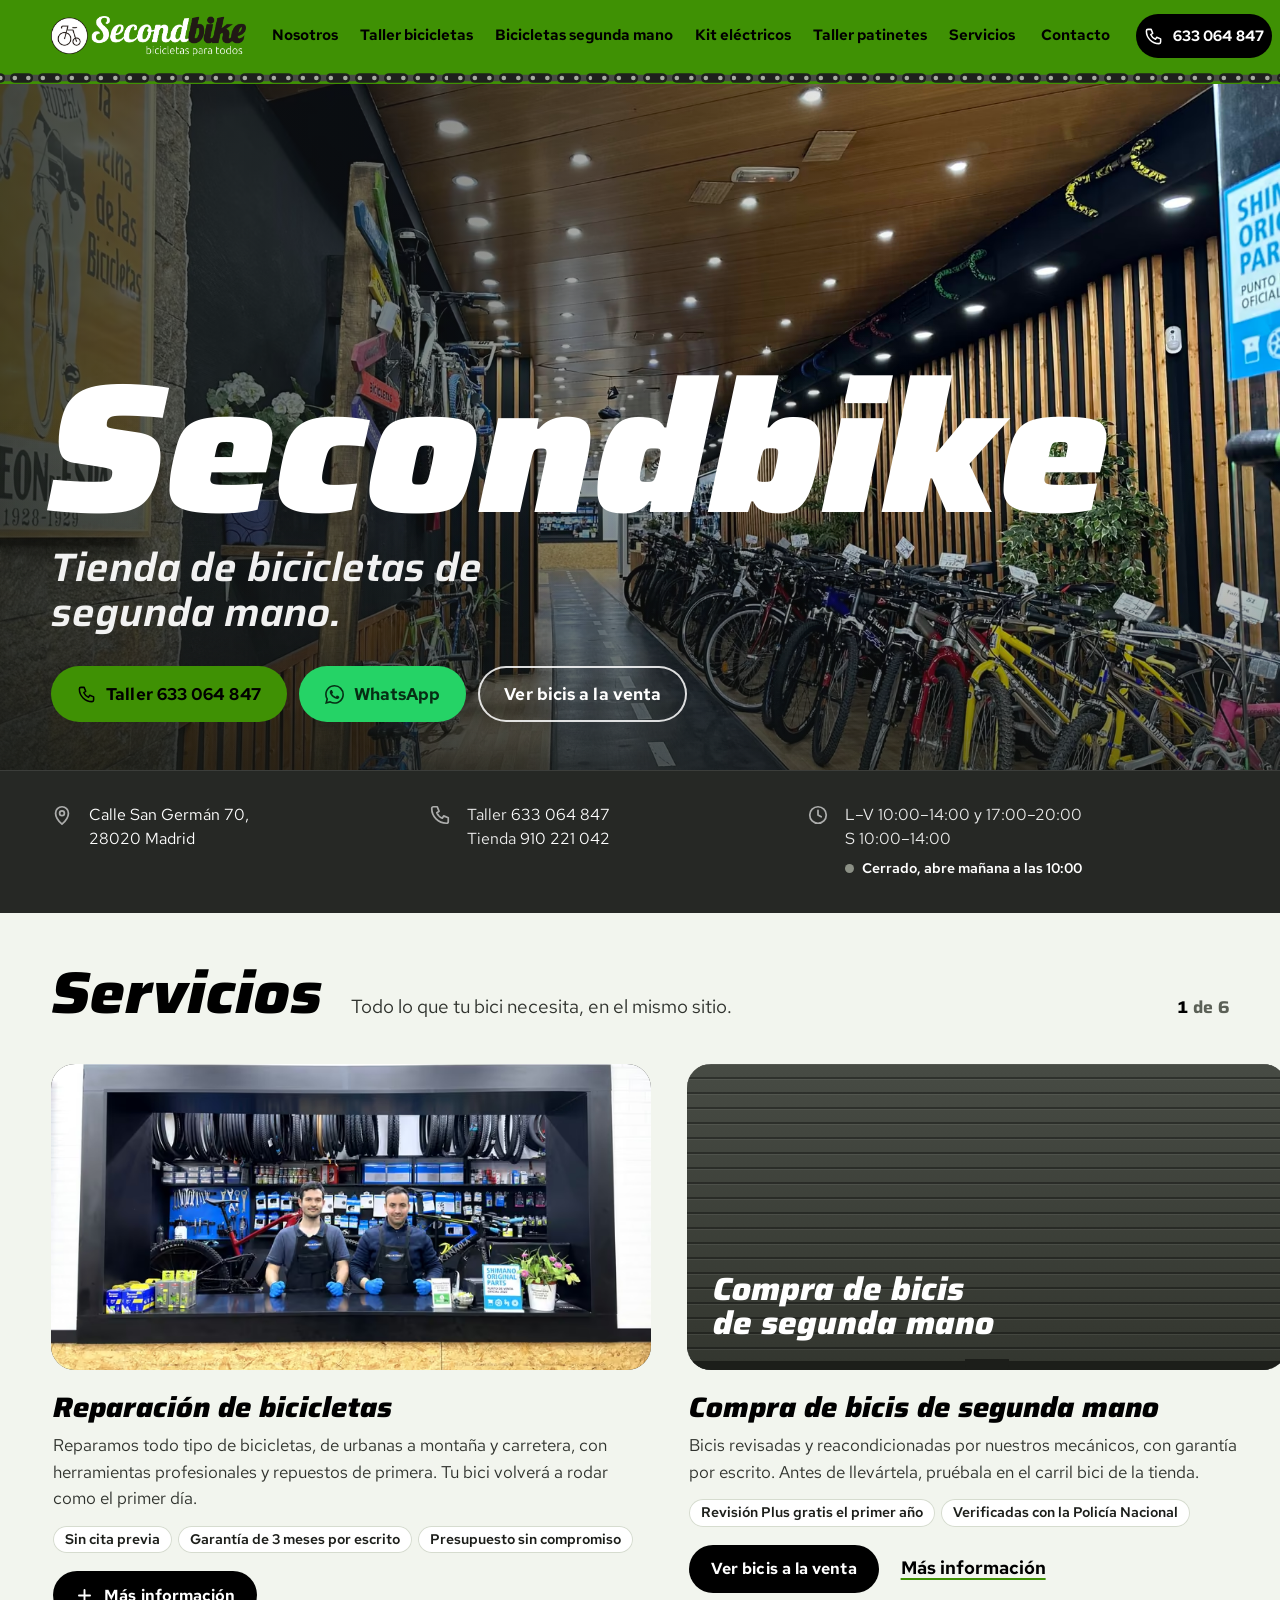
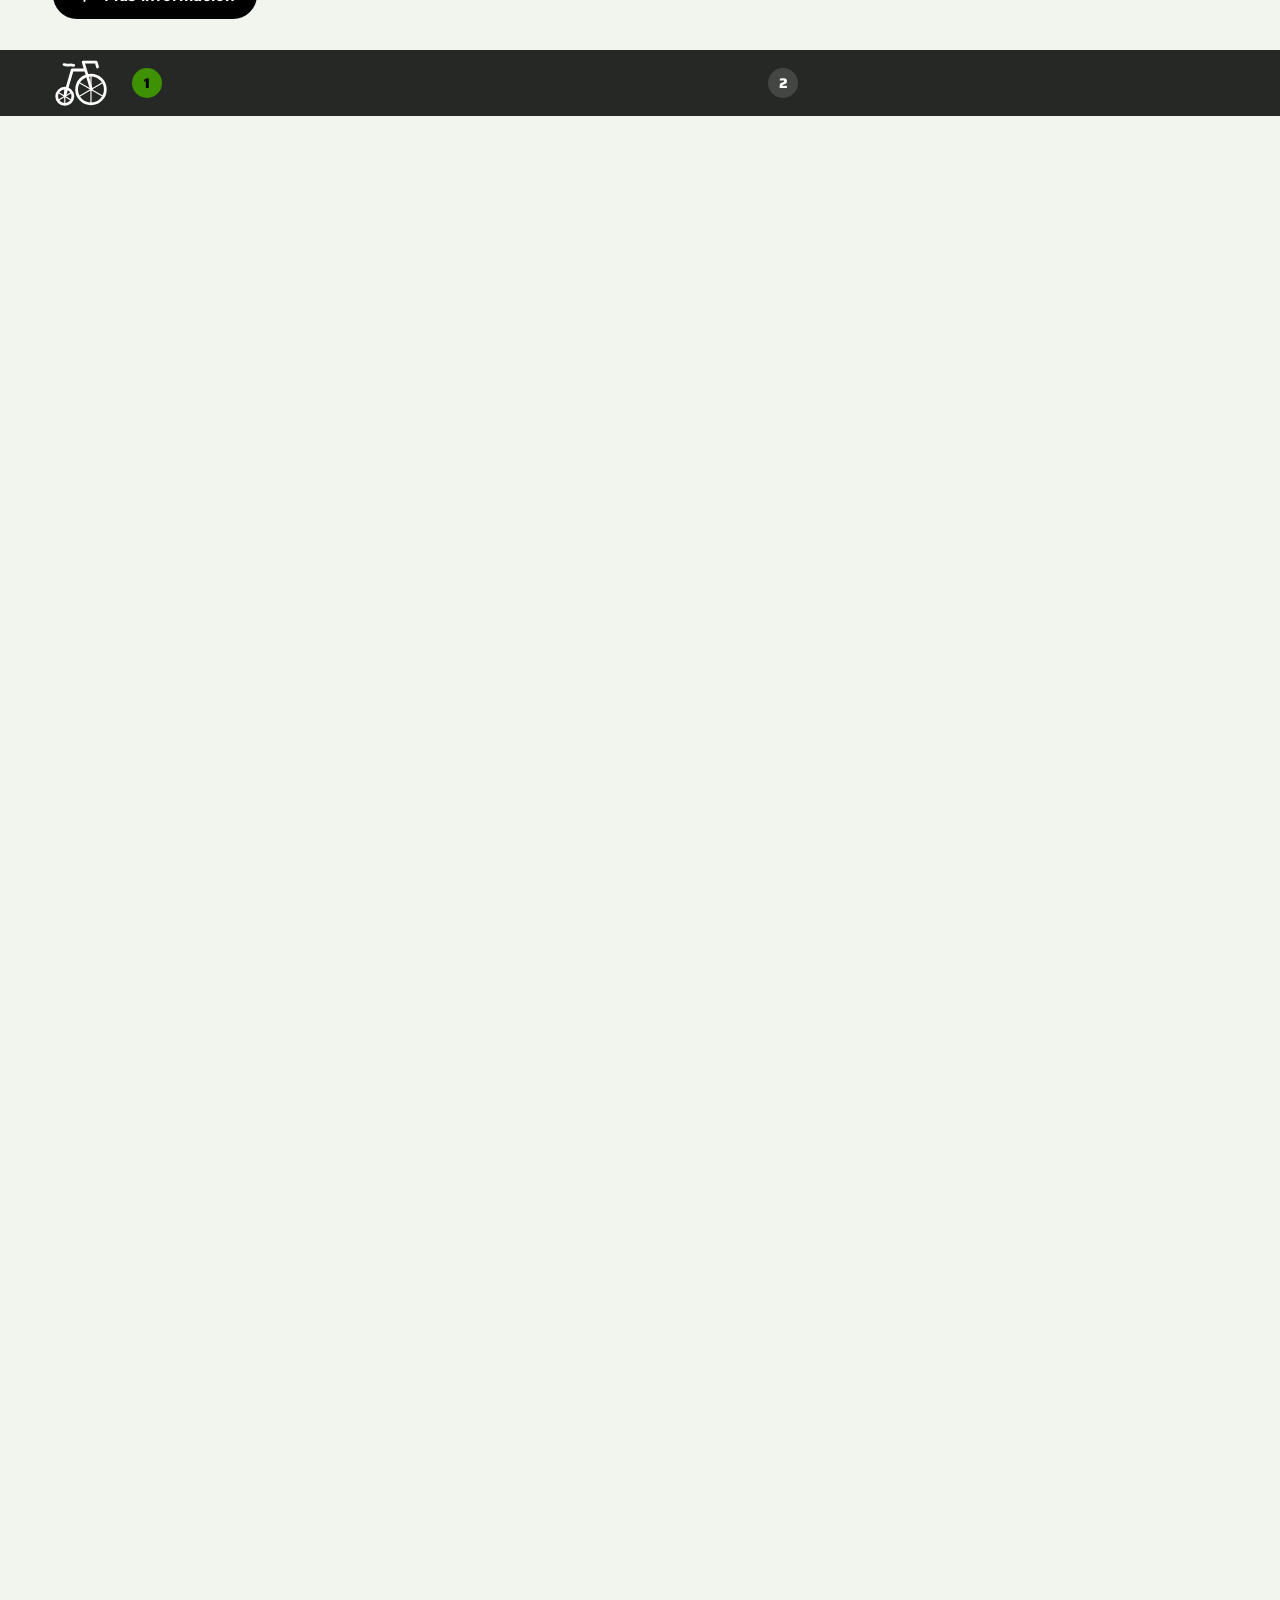
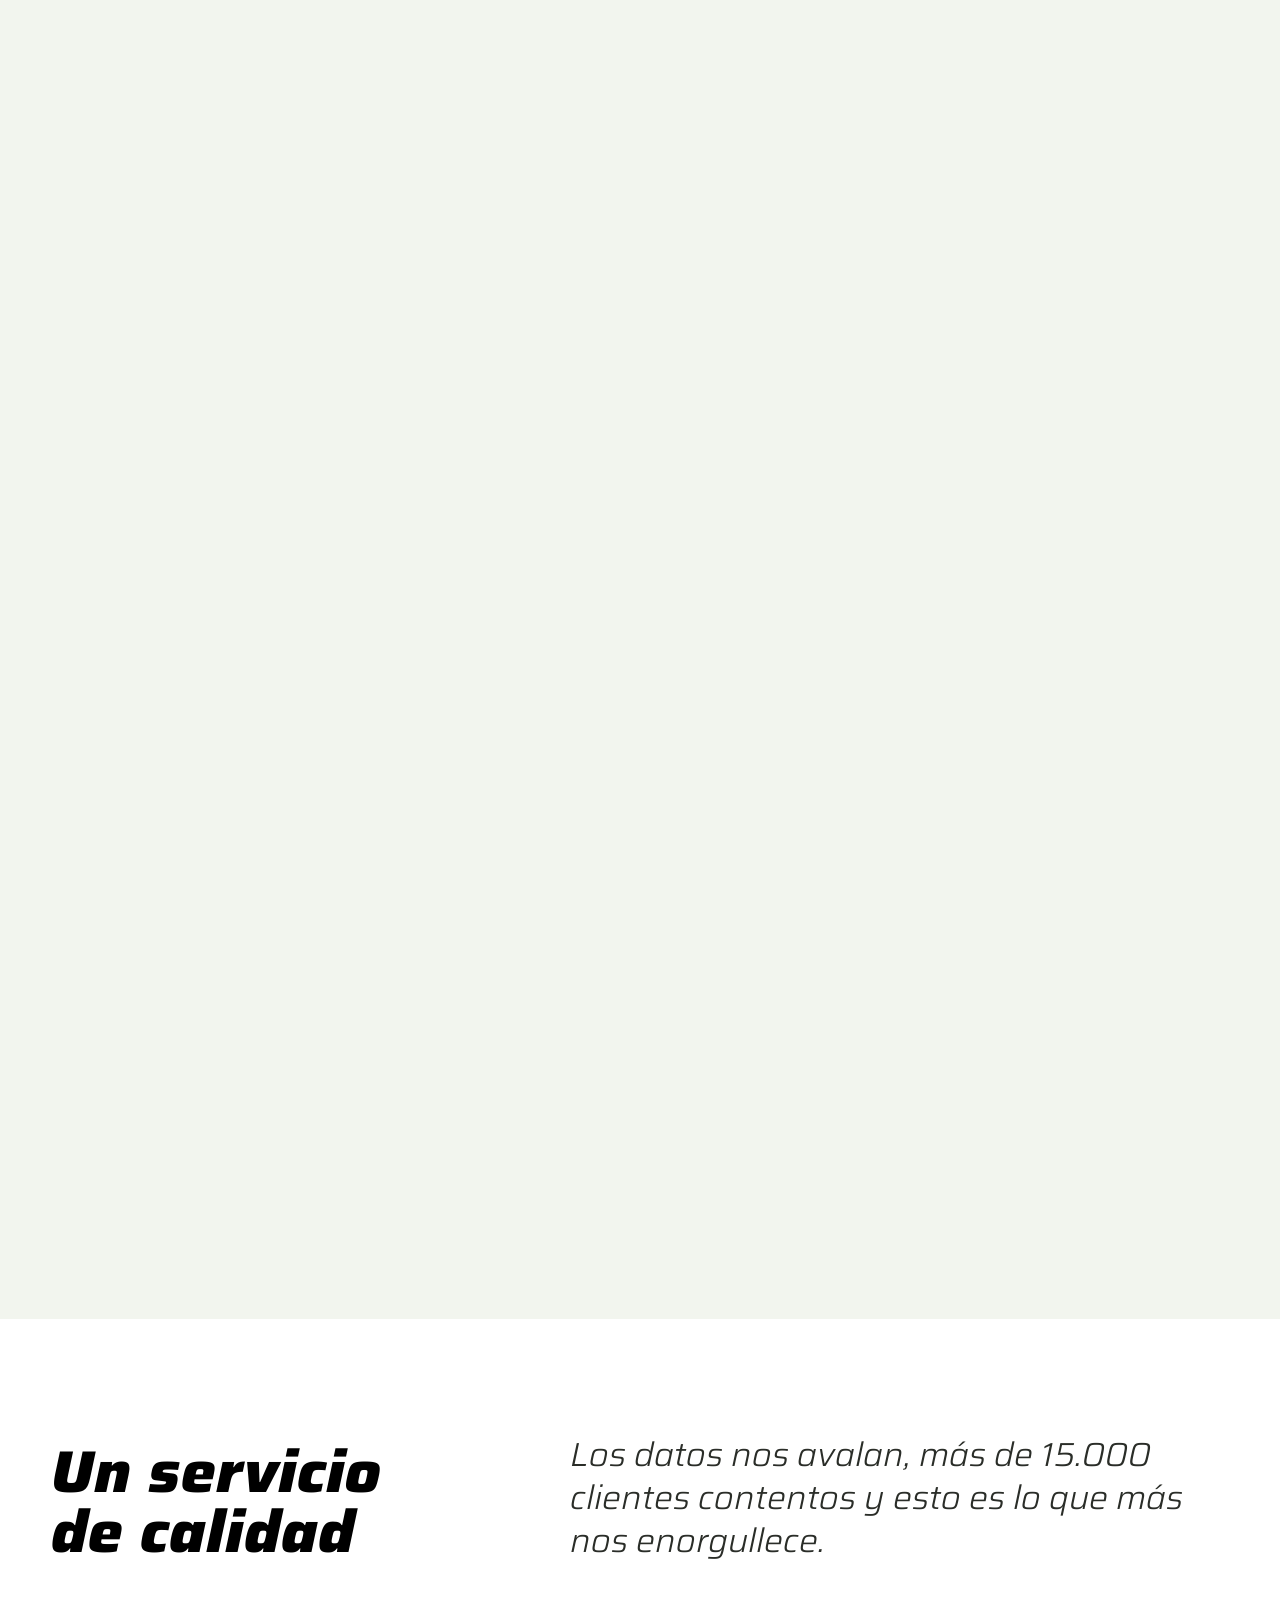
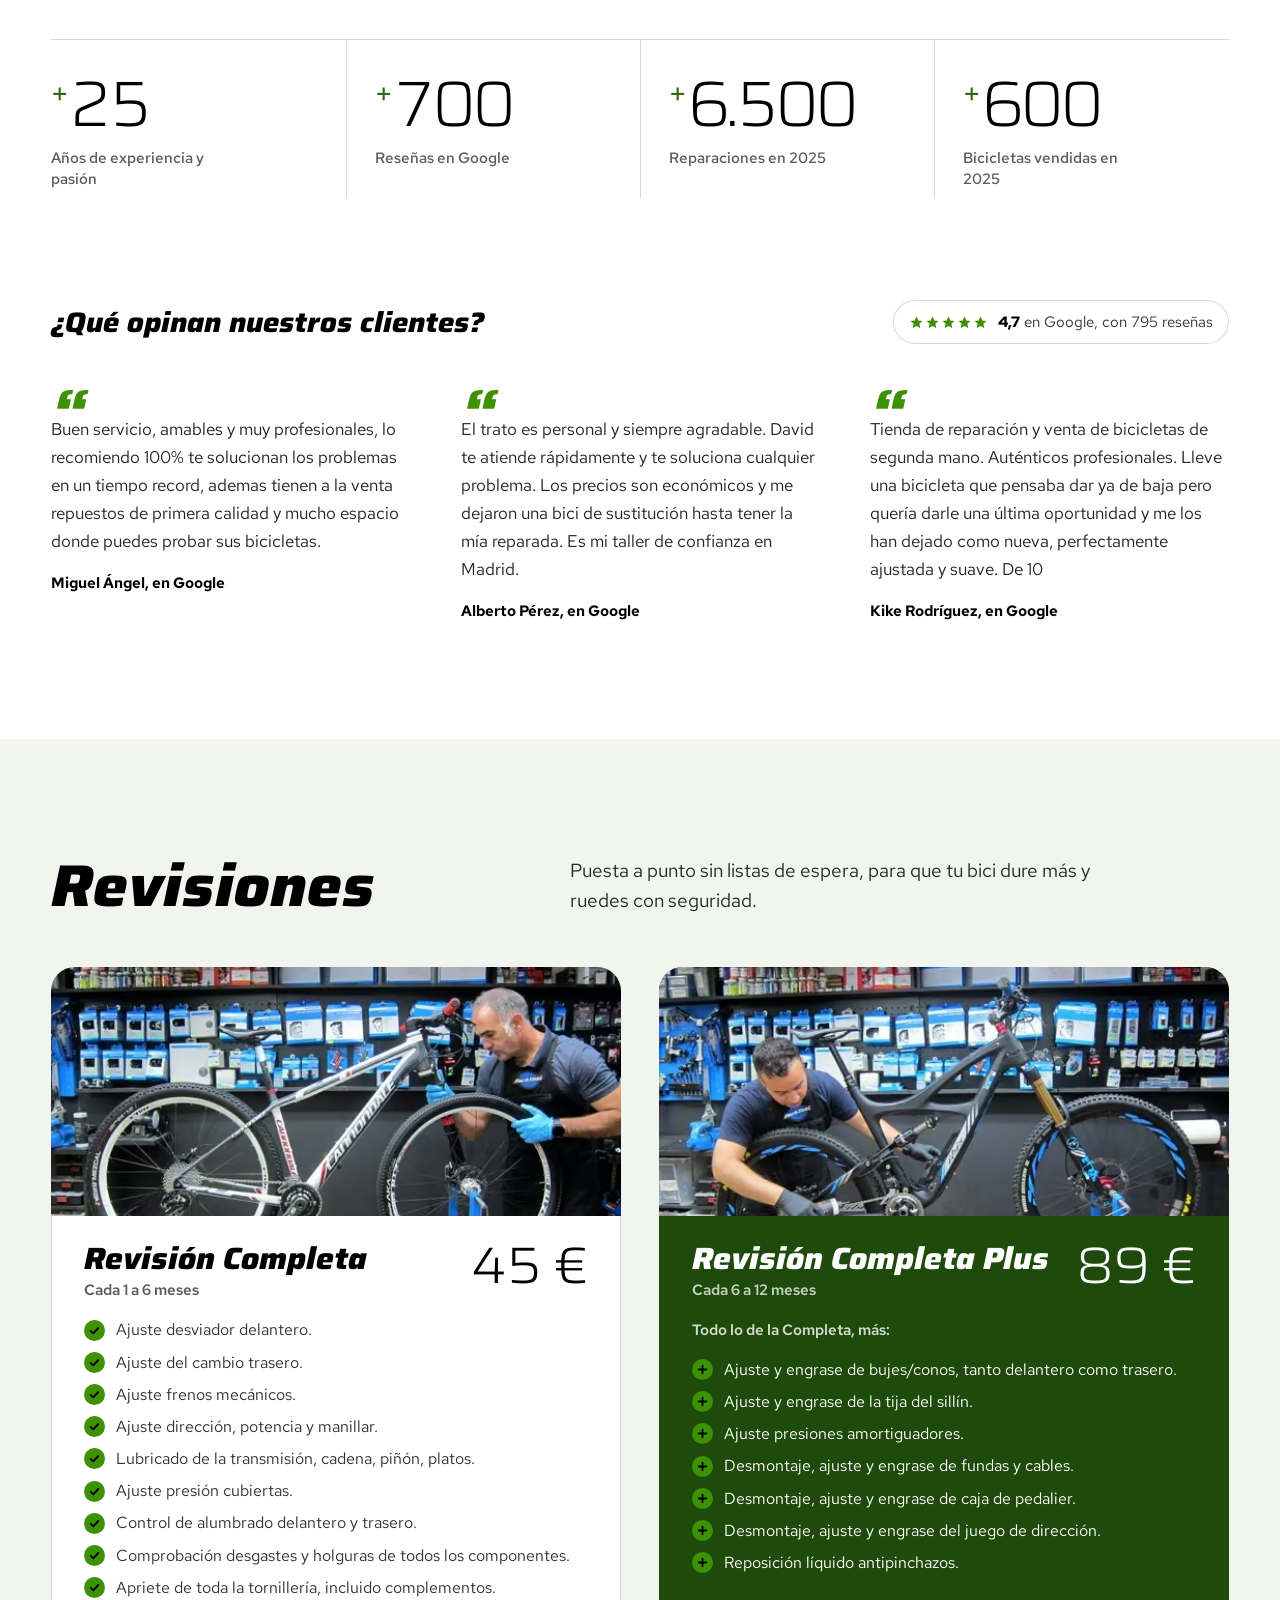
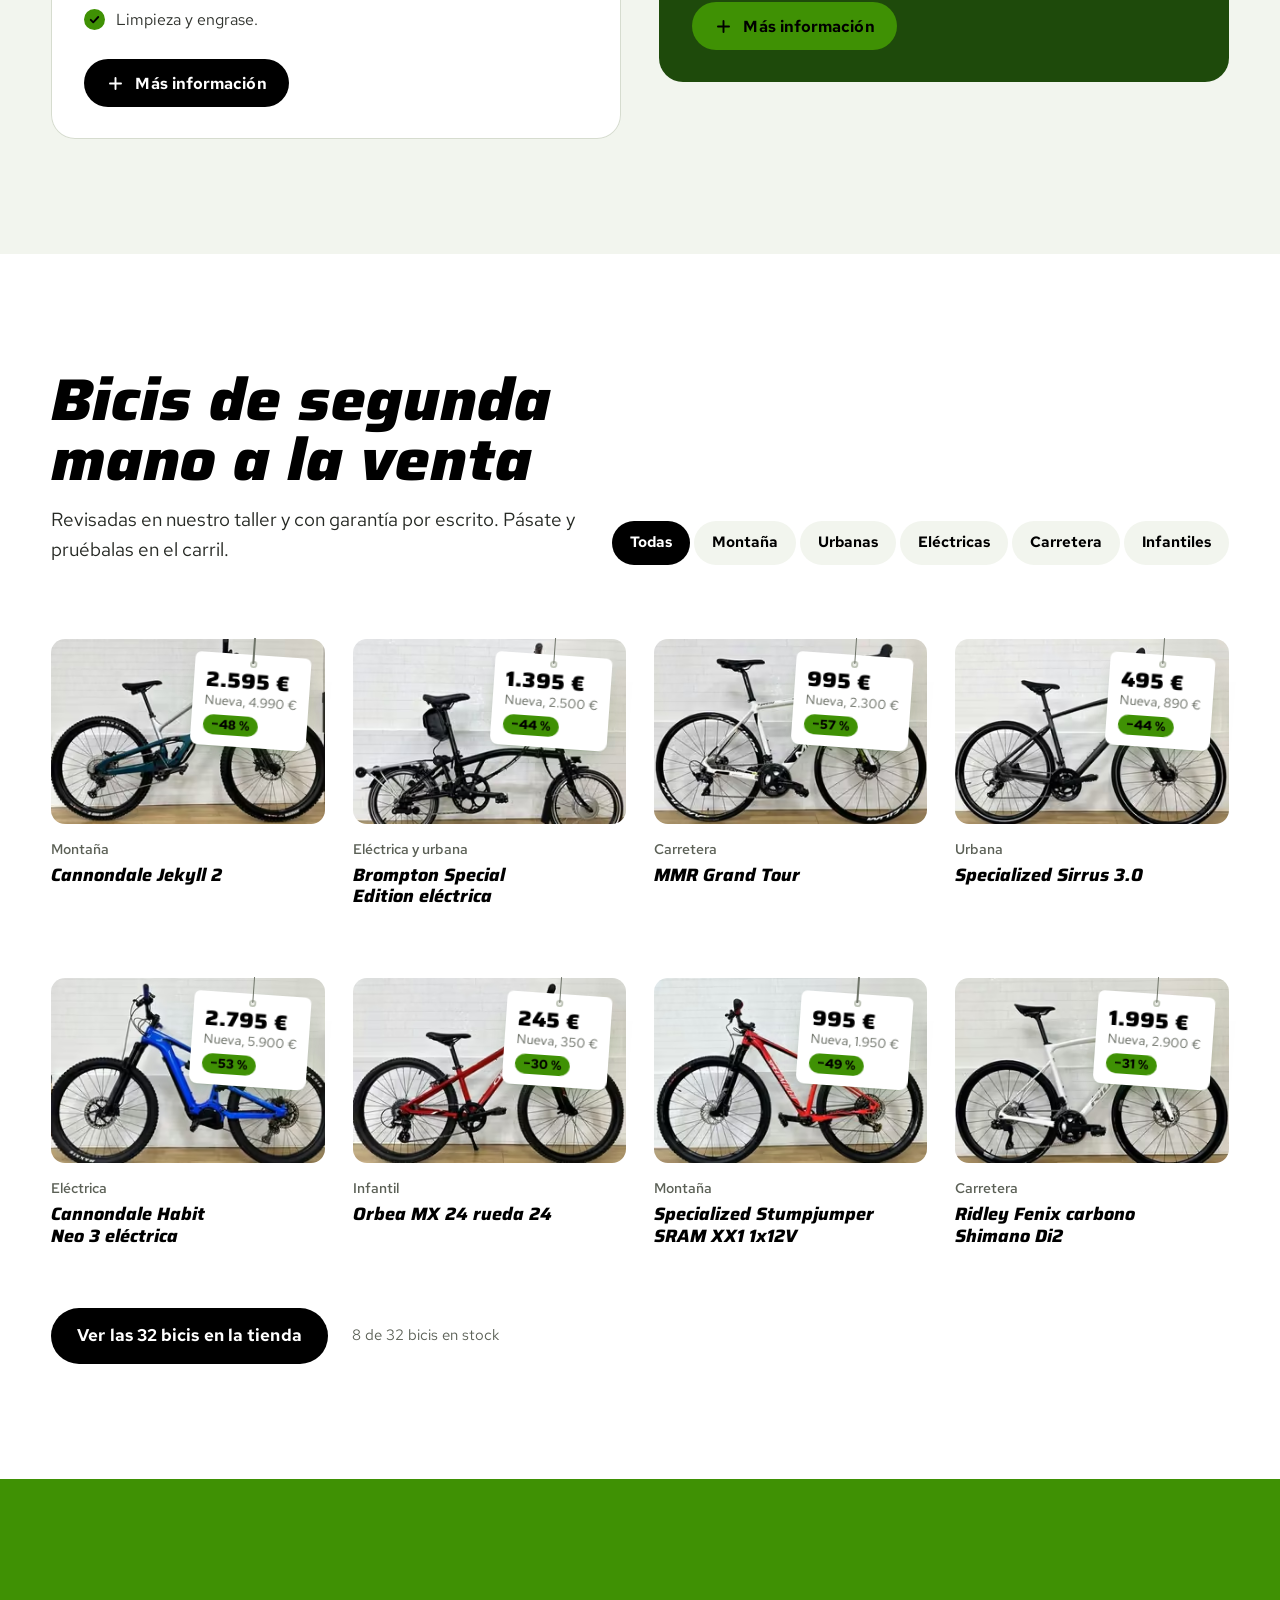
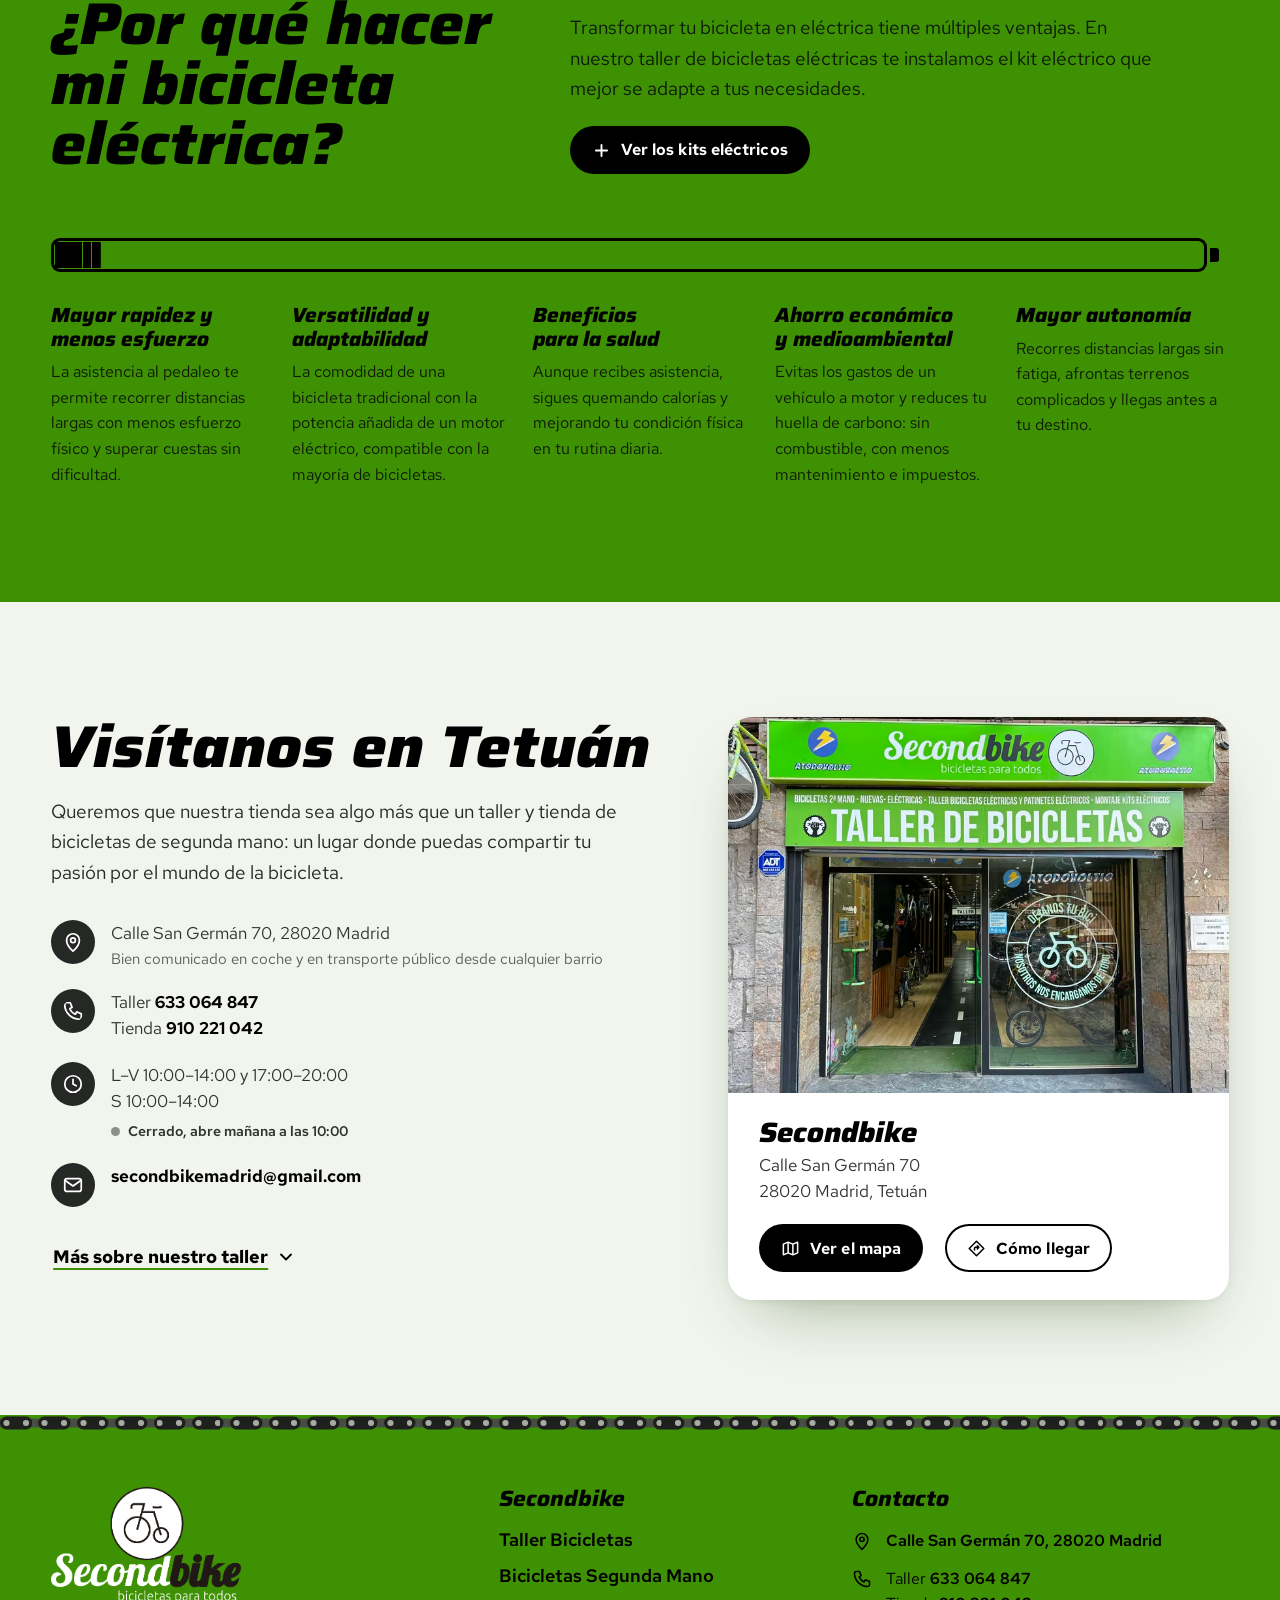
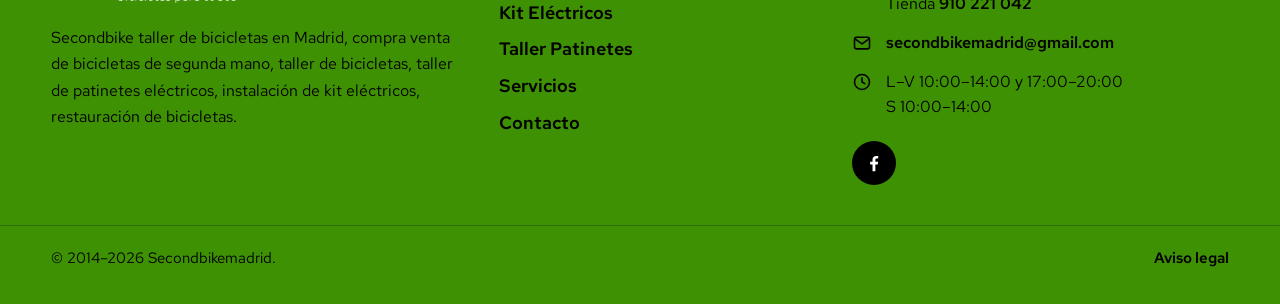
==== commit 1c2bb157: "design: v2 — home reestructurada en secciones claras Batería de cambios de Juan: - Servicios como ca" ====
--- a/index.html
+++ b/index.html
@@ -99,8 +99,8 @@
       <button type="button" class="cab__menu" aria-expanded="false" aria-controls="menu-movil"><svg aria-hidden="true"><use href="#i-menu"/></svg><span>Menú</span></button>
     </div>
   </div>
-  <!-- El carril: progreso de lectura -->
-  <div class="carril-cab" aria-hidden="true"><svg class="carril-cab__bici"><use href="#i-bici"/></svg></div>
+  <!-- La cadena: corre al hacer scroll -->
+  <div class="cadena" aria-hidden="true"></div>
 </header>
 
 <!-- Menú en móvil y tableta -->
@@ -148,9 +148,7 @@
     </div>
   </div>
 
-  <!-- Sus tres datos de siempre, sobre el carril -->
-  <div class="hero__carril">
-    <div class="carril-raya" aria-hidden="true"><svg class="carril-raya__bici"><use href="#i-bici"/></svg></div>
+  <div class="hero__datos">
     <ul class="env datos">
       <li class="dato">
         <svg class="dato__icono" aria-hidden="true"><use href="#i-pin"/></svg>
@@ -169,365 +167,380 @@
   </div>
 </section>
 
-<!-- ============================ SEIS PREGUNTAS ============================ -->
-<section class="sec sec--tinte" id="servicios" aria-label="Servicios de Secondbike">
-  <div class="env selector" data-selector>
-    <div class="selector__carril" aria-hidden="true"><img class="selector__rueda" src="assets/img/logo-rueda.png" width="198" height="198" alt=""></div>
-
-    <h2 class="selector__pregunta"><button type="button" id="p-taller" aria-expanded="true" aria-controls="r-taller">¿Necesitas reparar tu bicicleta?<svg aria-hidden="true"><use href="#i-chevron"/></svg></button></h2>
-    <div class="selector__panel" id="r-taller" role="region" aria-labelledby="p-taller">
-      <figure class="selector__foto cortina">
-        <picture>
-          <source type="image/avif" sizes="(min-width:1000px) 52vw, 100vw" srcset="assets/img/taller-mostrador-480.avif 480w, assets/img/taller-mostrador-768.avif 768w, assets/img/taller-mostrador-1200.avif 1200w">
-          <img src="assets/img/taller-mostrador-768.webp" sizes="(min-width:1000px) 52vw, 100vw" srcset="assets/img/taller-mostrador-480.webp 480w, assets/img/taller-mostrador-768.webp 768w, assets/img/taller-mostrador-1200.webp 1200w" width="1200" height="905" loading="lazy" decoding="async" alt="Dos mecánicos de Secondbike en el mostrador del taller, bajo el rótulo TALLER">
-        </picture>
-      </figure>
-      <div class="selector__texto">
-        <p>Con más de <strong>10 años de experiencia</strong>, en <strong>Secondbike</strong> hemos reparado todo tipo de bicicletas, desde urbanas hasta de montaña y carretera. Nuestra pasión por las bicicletas y nuestro compromiso con la calidad nos permiten dejar tu bici como nueva, sin importar el tipo de reparación que necesite.</p>
-        <p>Pon tu bicicleta en manos de profesionales que garantizan un <strong>servicio rápido, económico, eficiente</strong> y siempre ajustado a tus necesidades. En <strong>Secondbike</strong>, tu bicicleta volverá a rodar como el primer día.</p>
-        <a class="boton boton--negro" href="https://www.secondbikemadrid.com/taller-bicicletas-madrid/"><svg aria-hidden="true"><use href="#i-mas"/></svg><span>Más información</span></a>
+<!-- ============================ SERVICIOS ============================
+     Una carretera horizontal ligada al scroll: al bajar, la carretera avanza,
+     la bici del logo pedalea y cada servicio sube su persiana al llegar. -->
+<section class="servicios" id="servicios" aria-labelledby="servicios-titulo" data-servicios>
+  <div class="servicios__marco">
+    <div class="env servicios__cabeza">
+      <h2 class="titulo" id="servicios-titulo">Servicios</h2>
+      <p class="servicios__lema">Todo lo que tu bici necesita, en el mismo sitio.</p>
+      <p class="servicios__cuenta" aria-hidden="true"><span data-actual>1</span> de 6</p>
+    </div>
+    <div class="servicios__ventana">
+      <div class="servicios__pista" data-pista-servicios>
+        <ol class="servicios__lista">
+        <li class="servicio" data-i="0" id="servicio-reparacion">
+          <figure class="servicio__foto">
+            <picture><source type="image/avif" sizes="(min-width:1000px) 600px, 84vw" srcset="assets/img/taller-mostrador-480.avif 480w, assets/img/taller-mostrador-768.avif 768w, assets/img/taller-mostrador-1200.avif 1200w"><img src="assets/img/taller-mostrador-768.webp" sizes="(min-width:1000px) 600px, 84vw" srcset="assets/img/taller-mostrador-480.webp 480w, assets/img/taller-mostrador-768.webp 768w, assets/img/taller-mostrador-1200.webp 1200w" width="1200" height="905" loading="lazy" decoding="async" alt="Dos mecánicos de Secondbike en el mostrador del taller, bajo el rótulo TALLER"></picture>
+            <div class="persiana" aria-hidden="true"><span>Reparación de bicicletas</span></div>
+          </figure>
+          <div class="servicio__cuerpo">
+            <h3 class="servicio__nombre">Reparación de bicicletas</h3>
+            <p class="servicio__texto">Reparamos todo tipo de bicicletas, de urbanas a montaña y carretera, con herramientas profesionales y repuestos de primera. Tu bici volverá a rodar como el primer día.</p>
+            <ul class="servicio__datos"><li>Sin cita previa</li><li>Garantía de 3 meses por escrito</li><li>Presupuesto sin compromiso</li></ul>
+            <div class="fila-botones"><a class="boton boton--negro" href="https://www.secondbikemadrid.com/taller-bicicletas-madrid/"><svg aria-hidden="true"><use href="#i-mas"/></svg><span>Más información</span></a></div>
+          </div>
+        </li>
+        <li class="servicio" data-i="1" id="servicio-compra">
+          <figure class="servicio__foto">
+            <picture><source type="image/avif" sizes="(min-width:1000px) 600px, 84vw" srcset="assets/img/tienda-bicis-carril-480.avif 480w, assets/img/tienda-bicis-carril-768.avif 768w, assets/img/tienda-bicis-carril-1200.avif 1200w"><img src="assets/img/tienda-bicis-carril-768.webp" sizes="(min-width:1000px) 600px, 84vw" srcset="assets/img/tienda-bicis-carril-480.webp 480w, assets/img/tienda-bicis-carril-768.webp 768w, assets/img/tienda-bicis-carril-1200.webp 1200w" width="1200" height="612" loading="lazy" decoding="async" alt="Bicicletas de segunda mano sobre una isla de madera rodeada por el carril bici de la tienda"></picture>
+            <div class="persiana" aria-hidden="true"><span>Compra de bicis de segunda mano</span></div>
+          </figure>
+          <div class="servicio__cuerpo">
+            <h3 class="servicio__nombre">Compra de bicis de segunda mano</h3>
+            <p class="servicio__texto">Bicis revisadas y reacondicionadas por nuestros mecánicos, con garantía por escrito. Antes de llevártela, pruébala en el carril bici de la tienda.</p>
+            <ul class="servicio__datos"><li>Revisión Plus gratis el primer año</li><li>Verificadas con la Policía Nacional</li></ul>
+            <div class="fila-botones"><a class="boton boton--negro" href="#bicis"><span>Ver bicis a la venta</span></a><a class="enlace" href="https://www.secondbikemadrid.com/bicicletas-segunda-mano-madrid/">Más información</a></div>
+          </div>
+        </li>
+        <li class="servicio" data-i="2" id="servicio-venta">
+          <figure class="servicio__foto">
+            <picture><source type="image/avif" sizes="(min-width:1000px) 600px, 84vw" srcset="assets/img/mostrador-secondbike-480.avif 480w, assets/img/mostrador-secondbike-768.avif 768w, assets/img/mostrador-secondbike-1200.avif 1200w"><img src="assets/img/mostrador-secondbike-768.webp" sizes="(min-width:1000px) 600px, 84vw" srcset="assets/img/mostrador-secondbike-480.webp 480w, assets/img/mostrador-secondbike-768.webp 768w, assets/img/mostrador-secondbike-1200.webp 1200w" width="1200" height="900" loading="lazy" decoding="async" alt="Mostrador de madera y negro de la tienda Secondbike, donde se valoran las bicis usadas"></picture>
+            <div class="persiana" aria-hidden="true"><span>Venta de tu bici usada</span></div>
+          </figure>
+          <div class="servicio__cuerpo">
+            <h3 class="servicio__nombre">Venta de tu bici usada</h3>
+            <p class="servicio__texto">Compramos bicis de segunda mano: pásate por la tienda y te la valoramos, con un trato justo, seguro y totalmente transparente.</p>
+            <ul class="servicio__datos"><li>Valoración en tienda</li></ul>
+            <div class="fila-botones"><a class="boton boton--negro" href="https://www.secondbikemadrid.com/vende-tu-bici/"><svg aria-hidden="true"><use href="#i-mas"/></svg><span>Más información</span></a></div>
+          </div>
+        </li>
+        <li class="servicio" data-i="3" id="servicio-kits">
+          <figure class="servicio__foto">
+            <picture><source type="image/avif" sizes="(min-width:1000px) 600px, 84vw" srcset="assets/img/kit-electrico-ciclotek-480.avif 480w, assets/img/kit-electrico-ciclotek-550.avif 550w"><img src="assets/img/kit-electrico-ciclotek-550.webp" sizes="(min-width:1000px) 600px, 84vw" srcset="assets/img/kit-electrico-ciclotek-480.webp 480w, assets/img/kit-electrico-ciclotek-550.webp 550w" width="550" height="387" loading="lazy" decoding="async" alt="Bicicleta de montaña verde en el soporte del taller con un kit eléctrico Ciclotek recién montado"></picture>
+            <div class="persiana" aria-hidden="true"><span>Instalación de kits eléctricos</span></div>
+          </figure>
+          <div class="servicio__cuerpo">
+            <h3 class="servicio__nombre">Instalación de kits eléctricos</h3>
+            <p class="servicio__texto">Convertimos tu bicicleta en eléctrica. Te asesoramos para elegir el kit que mejor encaja con tu bici y nos encargamos de toda la instalación.</p>
+            <ul class="servicio__datos"><li>Kits Ciclotek</li></ul>
+            <div class="fila-botones"><a class="boton boton--negro" href="https://www.secondbikemadrid.com/montaje-kit-electricos-madrid/"><svg aria-hidden="true"><use href="#i-mas"/></svg><span>Más información</span></a><a class="enlace" href="#electrica">Por qué hacerla eléctrica</a></div>
+          </div>
+        </li>
+        <li class="servicio" data-i="4" id="servicio-patinetes">
+          <figure class="servicio__foto">
+            <picture><source type="image/avif" sizes="(min-width:1000px) 600px, 84vw" srcset="assets/img/taller-patinetes-480.avif 480w, assets/img/taller-patinetes-768.avif 768w, assets/img/taller-patinetes-1200.avif 1200w"><img src="assets/img/taller-patinetes-768.webp" sizes="(min-width:1000px) 600px, 84vw" srcset="assets/img/taller-patinetes-480.webp 480w, assets/img/taller-patinetes-768.webp 768w, assets/img/taller-patinetes-1200.webp 1200w" width="1200" height="800" loading="lazy" decoding="async" alt="Rincón de A Todo Voltio dentro de la tienda, con un patinete eléctrico y estanterías de recambios"></picture>
+            <div class="persiana" aria-hidden="true"><span>Reparación de patinetes eléctricos</span></div>
+          </figure>
+          <div class="servicio__cuerpo">
+            <h3 class="servicio__nombre">Reparación de patinetes eléctricos</h3>
+            <p class="servicio__texto">Dentro de nuestra tienda se encuentra «A Todo Voltio», un taller especializado en la reparación de patinetes eléctricos.</p>
+            <div class="fila-botones"><a class="boton boton--negro" href="https://atodovoltio.com/" target="_blank" rel="noopener"><svg aria-hidden="true"><use href="#i-mas"/></svg><span>Más información</span></a></div>
+          </div>
+        </li>
+        <li class="servicio" data-i="5" id="servicio-alquiler">
+          <figure class="servicio__foto">
+            <picture><source type="image/avif" sizes="(min-width:1000px) 600px, 84vw" srcset="assets/img/alquiler-electrica-450.avif 450w"><img src="assets/img/alquiler-electrica-450.webp" sizes="(min-width:1000px) 600px, 84vw" srcset="assets/img/alquiler-electrica-450.webp 450w" width="450" height="338" loading="lazy" decoding="async" alt="Bicicleta eléctrica Smartgyro de alquiler aparcada frente a la pared de listones de la tienda"></picture>
+            <div class="persiana" aria-hidden="true"><span>Alquiler de bicis eléctricas</span></div>
+          </figure>
+          <div class="servicio__cuerpo">
+            <h3 class="servicio__nombre">Alquiler de bicis eléctricas</h3>
+            <p class="servicio__texto">Planes de alquiler SmartRenting para moverte por Madrid o trabajar de repartidor sin una gran inversión, con mantenimiento y reparaciones.</p>
+            <ul class="servicio__datos"><li>Desde 99 €/mes</li><li>Sin depósito</li></ul>
+            <div class="fila-botones"><a class="boton boton--negro" href="https://www.secondbikemadrid.com/producto/alquiler-bicicletas-electricas/"><svg aria-hidden="true"><use href="#i-mas"/></svg><span>Más información</span></a></div>
+          </div>
+        </li>
+        </ol>
+        <div class="carretera" aria-hidden="true"><span class="hito" style="--k:0">1</span><span class="hito" style="--k:1">2</span><span class="hito" style="--k:2">3</span><span class="hito" style="--k:3">4</span><span class="hito" style="--k:4">5</span><span class="hito" style="--k:5">6</span></div>
       </div>
-    </div>
-
-    <h2 class="selector__pregunta"><button type="button" id="p-segunda" aria-expanded="false" aria-controls="r-segunda">¿Quieres una bici de segunda mano como nueva?<svg aria-hidden="true"><use href="#i-chevron"/></svg></button></h2>
-    <div class="selector__panel" id="r-segunda" role="region" aria-labelledby="p-segunda" hidden>
-      <figure class="selector__foto cortina">
-        <picture>
-          <source type="image/avif" sizes="(min-width:1000px) 52vw, 100vw" srcset="assets/img/tienda-bicis-carril-480.avif 480w, assets/img/tienda-bicis-carril-768.avif 768w, assets/img/tienda-bicis-carril-1200.avif 1200w">
-          <img src="assets/img/tienda-bicis-carril-768.webp" sizes="(min-width:1000px) 52vw, 100vw" srcset="assets/img/tienda-bicis-carril-480.webp 480w, assets/img/tienda-bicis-carril-768.webp 768w, assets/img/tienda-bicis-carril-1200.webp 1200w" width="1200" height="612" loading="lazy" decoding="async" alt="Bicicletas de segunda mano expuestas sobre una isla de madera rodeada por el carril bici de la tienda">
-        </picture>
-      </figure>
-      <div class="selector__texto">
-        <p>En nuestra tienda, te ofrecemos una amplia selección de <strong>bicicletas de segunda mano</strong>, completamente revisadas y reacondicionadas por expertos. Cada bicicleta pasa por un riguroso control de calidad y cuenta con <strong>garantía por escrito</strong>, para que puedas rodar con total confianza.</p>
-        <p class="destacado">¡Acércate y pruébalas en nuestro carril bici!</p>
-        <p>Descubre por ti mismo la calidad y el rendimiento de nuestras bicis.</p>
-        <div class="fila-botones">
-          <a class="boton boton--negro" href="https://www.secondbikemadrid.com/bicicletas-segunda-mano-madrid/"><svg aria-hidden="true"><use href="#i-mas"/></svg><span>Más información</span></a>
-          <a class="enlace" href="#bicis">Ver bicis a la venta</a>
-        </div>
-      </div>
-    </div>
-
-    <h2 class="selector__pregunta"><button type="button" id="p-kit" aria-expanded="false" aria-controls="r-kit">¿Buscas instalar un kit eléctrico y mejorar tu bicicleta?<svg aria-hidden="true"><use href="#i-chevron"/></svg></button></h2>
-    <div class="selector__panel" id="r-kit" role="region" aria-labelledby="p-kit" hidden>
-      <figure class="selector__foto cortina">
-        <picture>
-          <source type="image/avif" sizes="(min-width:1000px) 52vw, 100vw" srcset="assets/img/kit-electrico-ciclotek-480.avif 480w, assets/img/kit-electrico-ciclotek-550.avif 550w">
-          <img src="assets/img/kit-electrico-ciclotek-550.webp" sizes="(min-width:1000px) 52vw, 100vw" srcset="assets/img/kit-electrico-ciclotek-480.webp 480w, assets/img/kit-electrico-ciclotek-550.webp 550w" width="550" height="387" loading="lazy" decoding="async" alt="Bicicleta de montaña verde en el soporte del taller con un kit eléctrico Ciclotek recién montado">
-        </picture>
-      </figure>
-      <div class="selector__texto">
-        <p>En nuestro taller especializado, somos expertos en la <strong>instalación de kits eléctricos</strong> para bicicletas. Te asesoramos en la elección del kit perfecto según tus necesidades y nos encargamos de todo el proceso de instalación, para que puedas disfrutar de una bici más potente y eficiente.</p>
-        <p class="destacado">¡Aprovecha al máximo tu bicicleta y conviértela en eléctrica hoy mismo!</p>
-        <a class="boton boton--negro" href="https://www.secondbikemadrid.com/montaje-kit-electricos-madrid/"><svg aria-hidden="true"><use href="#i-mas"/></svg><span>Más información</span></a>
-      </div>
-    </div>
-
-    <h2 class="selector__pregunta"><button type="button" id="p-vender" aria-expanded="false" aria-controls="r-vender">¿Quieres VENDER tu bici usada?<svg aria-hidden="true"><use href="#i-chevron"/></svg></button></h2>
-    <div class="selector__panel" id="r-vender" role="region" aria-labelledby="p-vender" hidden>
-      <figure class="selector__foto cortina">
-        <picture>
-          <source type="image/avif" sizes="(min-width:1000px) 52vw, 100vw" srcset="assets/img/mostrador-secondbike-480.avif 480w, assets/img/mostrador-secondbike-768.avif 768w, assets/img/mostrador-secondbike-1200.avif 1200w">
-          <img src="assets/img/mostrador-secondbike-768.webp" sizes="(min-width:1000px) 52vw, 100vw" srcset="assets/img/mostrador-secondbike-480.webp 480w, assets/img/mostrador-secondbike-768.webp 768w, assets/img/mostrador-secondbike-1200.webp 1200w" width="1200" height="900" loading="lazy" decoding="async" alt="Mostrador de madera y negro de la tienda Secondbike, con recambios en la pared">
-        </picture>
-      </figure>
-      <div class="selector__texto">
-        <p>En Secondbike, comprendemos lo importante que es para ti recibir un trato justo y seguro al vender tu bicicleta usada. Por ello, nos comprometemos a proporcionarte una experiencia sin complicaciones y totalmente transparente.</p>
-        <p class="destacado">¡Pásate por nuestra tienda para valorar tu bici!</p>
-        <a class="boton boton--negro" href="https://www.secondbikemadrid.com/vende-tu-bici/"><svg aria-hidden="true"><use href="#i-mas"/></svg><span>Más información</span></a>
-      </div>
-    </div>
-
-    <h2 class="selector__pregunta"><button type="button" id="p-pasion" aria-expanded="false" aria-controls="r-pasion">¿Te apasiona montar en bicicleta?<svg aria-hidden="true"><use href="#i-chevron"/></svg></button></h2>
-    <div class="selector__panel" id="r-pasion" role="region" aria-labelledby="p-pasion" hidden>
-      <figure class="selector__foto cortina">
-        <picture>
-          <source type="image/avif" sizes="(min-width:1000px) 52vw, 100vw" srcset="assets/img/tienda-madera-carril-480.avif 480w, assets/img/tienda-madera-carril-768.avif 768w, assets/img/tienda-madera-carril-1200.avif 1200w">
-          <img src="assets/img/tienda-madera-carril-768.webp" sizes="(min-width:1000px) 52vw, 100vw" srcset="assets/img/tienda-madera-carril-480.webp 480w, assets/img/tienda-madera-carril-768.webp 768w, assets/img/tienda-madera-carril-1200.webp 1200w" width="1200" height="900" loading="lazy" decoding="async" alt="Interior de Secondbike: pared de listones de madera, recambios y el carril bici hasta la puerta">
-        </picture>
-      </figure>
-      <div class="selector__texto">
-        <p>Queremos que nuestra tienda sea algo más que un taller y tienda de bicicletas de segunda mano, queremos que sea un lugar donde puedas compartir tu pasión por el mundo de la bicicleta.</p>
-        <p class="destacado">¡Ven a conocernos, te esperamos!</p>
-        <a class="boton boton--negro" href="https://www.secondbikemadrid.com/tienda-taller-bici-madrid/"><svg aria-hidden="true"><use href="#i-mas"/></svg><span>Más información</span></a>
-      </div>
-    </div>
-
-    <h2 class="selector__pregunta"><button type="button" id="p-patinete" aria-expanded="false" aria-controls="r-patinete">¿Necesitas reparar tu patinete eléctrico?<svg aria-hidden="true"><use href="#i-chevron"/></svg></button></h2>
-    <div class="selector__panel" id="r-patinete" role="region" aria-labelledby="p-patinete" hidden>
-      <figure class="selector__foto cortina">
-        <picture>
-          <source type="image/avif" sizes="(min-width:1000px) 52vw, 100vw" srcset="assets/img/taller-patinetes-480.avif 480w, assets/img/taller-patinetes-768.avif 768w, assets/img/taller-patinetes-1200.avif 1200w">
-          <img src="assets/img/taller-patinetes-768.webp" sizes="(min-width:1000px) 52vw, 100vw" srcset="assets/img/taller-patinetes-480.webp 480w, assets/img/taller-patinetes-768.webp 768w, assets/img/taller-patinetes-1200.webp 1200w" width="1200" height="800" loading="lazy" decoding="async" alt="Rincón de A Todo Voltio dentro de la tienda, con un patinete eléctrico y estanterías de recambios">
-        </picture>
-      </figure>
-      <div class="selector__texto">
-        <p>Dentro de nuestra tienda de bicicletas Secondbike se encuentra <strong>«A Todo Voltio»</strong>, un taller especializado en la reparación de patinetes eléctricos.</p>
-        <p class="destacado">¡Ven a visitarnos, estamos encantados de recibirte!</p>
-        <a class="boton boton--negro" href="https://atodovoltio.com/" target="_blank" rel="noopener"><svg aria-hidden="true"><use href="#i-mas"/></svg><span>Más información</span></a>
-      </div>
+      <svg class="ciclista" viewBox="12 16 74 64" aria-hidden="true" focusable="false">
+        <g transform="matrix(-1 0 0 1 98 0)" fill="none" stroke="currentColor" stroke-width="3.4" stroke-linecap="round" stroke-linejoin="round">
+          <g class="ciclista__rueda"><circle cx="36.7" cy="57.2" r="17.7"/><path d="M36.7 39.5v35.4M21.4 48.4l30.6 17.7M21.4 66l30.6-17.7" stroke-width="1.4"/></g>
+          <g class="ciclista__rueda ciclista__rueda--peq"><circle cx="69" cy="65.7" r="10"/><path d="M69 55.7v20M60.3 60.7l17.4 10M60.3 70.7l17.4-10" stroke-width="1.4"/></g>
+          <path d="M28.6 29.5 30.3 23.6H46.3L36.2 57.2M44.1 33.2H59.8L69 64.8M58 27.4c4-1.1 8 .5 12-.9"/>
+        </g>
+      </svg>
     </div>
   </div>
 </section>
 
-<!-- ============================ BICIS A LA VENTA (propuesta) ============================ -->
-<section class="sec stock" id="bicis" aria-labelledby="bicis-titulo">
-  <div class="env stock__cabeza">
-    <div>
-      <h2 class="titulo" id="bicis-titulo">Bicis de segunda mano a la venta</h2>
-      <p class="entradilla">Revisadas en nuestro taller y con garantía por escrito. Pásate y pruébalas en el carril.</p>
-    </div>
-    <div class="filtros" role="group" aria-label="Filtrar por tipo">
-      <button type="button" class="filtro" aria-pressed="true" data-filtro="todas">Todas</button>
-      <button type="button" class="filtro" aria-pressed="false" data-filtro="montana">Montaña</button>
-      <button type="button" class="filtro" aria-pressed="false" data-filtro="urbana">Urbanas</button>
-      <button type="button" class="filtro" aria-pressed="false" data-filtro="electrica">Eléctricas</button>
-      <button type="button" class="filtro" aria-pressed="false" data-filtro="carretera">Carretera</button>
-      <button type="button" class="filtro" aria-pressed="false" data-filtro="infantil">Infantiles</button>
-    </div>
-  </div>
-
-  <div class="stock__pista" data-pista tabindex="0" aria-label="Bicis a la venta, desplazable">
-    <ul class="stock__lista" data-lista>
-      <li class="bici" data-tipo="montana">
-        <a href="https://www.secondbikemadrid.com/producto/cannondale-jekyll-2/">
-          <figure class="bici__foto"><picture><source type="image/avif" srcset="assets/img/bici-22527-300.avif 300w, assets/img/bici-22527-450.avif 450w" sizes="(min-width:700px) 300px, 72vw"><img src="assets/img/bici-22527-450.webp" srcset="assets/img/bici-22527-300.webp 300w, assets/img/bici-22527-450.webp 450w" sizes="(min-width:700px) 300px, 72vw" width="450" height="310" loading="lazy" decoding="async" alt=""></picture></figure>
-          <span class="bici__tipo">Montaña</span>
-          <h3 class="bici__nombre">Cannondale Jekyll 2</h3>
-          <p class="bici__precio"><span class="bici__ahora">2.595 €</span> <span class="bici__ahorro" aria-label="48 % menos que nueva">−48 %</span></p>
-          <p class="bici__nueva">Precio de nueva: 4.990 €</p>
-        </a>
-      </li>
-      <li class="bici" data-tipo="electrica urbana">
-        <a href="https://www.secondbikemadrid.com/producto/brompton-special-edition-electrica/">
-          <figure class="bici__foto"><picture><source type="image/avif" srcset="assets/img/bici-22551-300.avif 300w, assets/img/bici-22551-450.avif 450w" sizes="(min-width:700px) 300px, 72vw"><img src="assets/img/bici-22551-450.webp" srcset="assets/img/bici-22551-300.webp 300w, assets/img/bici-22551-450.webp 450w" sizes="(min-width:700px) 300px, 72vw" width="450" height="304" loading="lazy" decoding="async" alt=""></picture></figure>
-          <span class="bici__tipo">Eléctrica y urbana</span>
-          <h3 class="bici__nombre">Brompton Special Edition eléctrica</h3>
-          <p class="bici__precio"><span class="bici__ahora">1.395 €</span> <span class="bici__ahorro" aria-label="44 % menos que nueva">−44 %</span></p>
-          <p class="bici__nueva">Precio de nueva: 2.500 €</p>
-        </a>
-      </li>
-      <li class="bici" data-tipo="carretera">
-        <a href="https://www.secondbikemadrid.com/producto/mmr-grand-tour/">
-          <figure class="bici__foto"><picture><source type="image/avif" srcset="assets/img/bici-22570-300.avif 300w, assets/img/bici-22570-450.avif 450w" sizes="(min-width:700px) 300px, 72vw"><img src="assets/img/bici-22570-450.webp" srcset="assets/img/bici-22570-300.webp 300w, assets/img/bici-22570-450.webp 450w" sizes="(min-width:700px) 300px, 72vw" width="450" height="304" loading="lazy" decoding="async" alt=""></picture></figure>
-          <span class="bici__tipo">Carretera</span>
-          <h3 class="bici__nombre">MMR Grand Tour</h3>
-          <p class="bici__precio"><span class="bici__ahora">995 €</span> <span class="bici__ahorro" aria-label="57 % menos que nueva">−57 %</span></p>
-          <p class="bici__nueva">Precio de nueva: 2.300 €</p>
-        </a>
-      </li>
-      <li class="bici" data-tipo="urbana">
-        <a href="https://www.secondbikemadrid.com/producto/specialized-sirrus-3-0/">
-          <figure class="bici__foto"><picture><source type="image/avif" srcset="assets/img/bici-22543-300.avif 300w, assets/img/bici-22543-450.avif 450w" sizes="(min-width:700px) 300px, 72vw"><img src="assets/img/bici-22543-450.webp" srcset="assets/img/bici-22543-300.webp 300w, assets/img/bici-22543-450.webp 450w" sizes="(min-width:700px) 300px, 72vw" width="450" height="304" loading="lazy" decoding="async" alt=""></picture></figure>
-          <span class="bici__tipo">Urbana</span>
-          <h3 class="bici__nombre">Specialized Sirrus 3.0</h3>
-          <p class="bici__precio"><span class="bici__ahora">495 €</span> <span class="bici__ahorro" aria-label="44 % menos que nueva">−44 %</span></p>
-          <p class="bici__nueva">Precio de nueva: 890 €</p>
-        </a>
-      </li>
-      <li class="bici" data-tipo="infantil">
-        <a href="https://www.secondbikemadrid.com/producto/orbea-mx-24-rueda-24/">
-          <figure class="bici__foto"><picture><source type="image/avif" srcset="assets/img/bici-22602-300.avif 300w, assets/img/bici-22602-450.avif 450w" sizes="(min-width:700px) 300px, 72vw"><img src="assets/img/bici-22602-450.webp" srcset="assets/img/bici-22602-300.webp 300w, assets/img/bici-22602-450.webp 450w" sizes="(min-width:700px) 300px, 72vw" width="450" height="304" loading="lazy" decoding="async" alt=""></picture></figure>
-          <span class="bici__tipo">Infantil</span>
-          <h3 class="bici__nombre">Orbea MX 24 rueda 24</h3>
-          <p class="bici__precio"><span class="bici__ahora">245 €</span> <span class="bici__ahorro" aria-label="30 % menos que nueva">−30 %</span></p>
-          <p class="bici__nueva">Precio de nueva: 350 €</p>
-        </a>
-      </li>
-      <li class="bici" data-tipo="electrica">
-        <a href="https://www.secondbikemadrid.com/producto/cannondale-habit-neo-3-electrica/">
-          <figure class="bici__foto"><picture><source type="image/avif" srcset="assets/img/bici-22461-300.avif 300w, assets/img/bici-22461-450.avif 450w" sizes="(min-width:700px) 300px, 72vw"><img src="assets/img/bici-22461-450.webp" srcset="assets/img/bici-22461-300.webp 300w, assets/img/bici-22461-450.webp 450w" sizes="(min-width:700px) 300px, 72vw" width="450" height="292" loading="lazy" decoding="async" alt=""></picture></figure>
-          <span class="bici__tipo">Eléctrica</span>
-          <h3 class="bici__nombre">Cannondale Habit Neo 3 eléctrica</h3>
-          <p class="bici__precio"><span class="bici__ahora">2.795 €</span> <span class="bici__ahorro" aria-label="53 % menos que nueva">−53 %</span></p>
-          <p class="bici__nueva">Precio de nueva: 5.900 €</p>
-        </a>
-      </li>
-      <li class="bici" data-tipo="montana">
-        <a href="https://www.secondbikemadrid.com/producto/specialized-stumpjumper-sram-xx1-1x12v/">
-          <figure class="bici__foto"><picture><source type="image/avif" srcset="assets/img/bici-22249-300.avif 300w, assets/img/bici-22249-450.avif 450w" sizes="(min-width:700px) 300px, 72vw"><img src="assets/img/bici-22249-450.webp" srcset="assets/img/bici-22249-300.webp 300w, assets/img/bici-22249-450.webp 450w" sizes="(min-width:700px) 300px, 72vw" width="450" height="304" loading="lazy" decoding="async" alt=""></picture></figure>
-          <span class="bici__tipo">Montaña</span>
-          <h3 class="bici__nombre">Specialized Stumpjumper SRAM XX1 1x12V</h3>
-          <p class="bici__precio"><span class="bici__ahora">995 €</span> <span class="bici__ahorro" aria-label="49 % menos que nueva">−49 %</span></p>
-          <p class="bici__nueva">Precio de nueva: 1.950 €</p>
-        </a>
-      </li>
-      <li class="bici" data-tipo="urbana">
-        <a href="https://www.secondbikemadrid.com/producto/dahon-speed-7-plegable/">
-          <figure class="bici__foto"><picture><source type="image/avif" srcset="assets/img/bici-22561-300.avif 300w, assets/img/bici-22561-450.avif 450w" sizes="(min-width:700px) 300px, 72vw"><img src="assets/img/bici-22561-450.webp" srcset="assets/img/bici-22561-300.webp 300w, assets/img/bici-22561-450.webp 450w" sizes="(min-width:700px) 300px, 72vw" width="450" height="304" loading="lazy" decoding="async" alt=""></picture></figure>
-          <span class="bici__tipo">Urbana</span>
-          <h3 class="bici__nombre">Dahon Speed 7 plegable</h3>
-          <p class="bici__precio"><span class="bici__ahora">295 €</span> <span class="bici__ahorro" aria-label="61 % menos que nueva">−61 %</span></p>
-          <p class="bici__nueva">Precio de nueva: 750 €</p>
-        </a>
-      </li>
-      <li class="bici" data-tipo="carretera">
-        <a href="https://www.secondbikemadrid.com/producto/ridley-fenix-carbono-shimano-di2/">
-          <figure class="bici__foto"><picture><source type="image/avif" srcset="assets/img/bici-22483-300.avif 300w, assets/img/bici-22483-450.avif 450w" sizes="(min-width:700px) 300px, 72vw"><img src="assets/img/bici-22483-450.webp" srcset="assets/img/bici-22483-300.webp 300w, assets/img/bici-22483-450.webp 450w" sizes="(min-width:700px) 300px, 72vw" width="450" height="304" loading="lazy" decoding="async" alt=""></picture></figure>
-          <span class="bici__tipo">Carretera</span>
-          <h3 class="bici__nombre">Ridley Fenix carbono Shimano Di2</h3>
-          <p class="bici__precio"><span class="bici__ahora">1.995 €</span> <span class="bici__ahorro" aria-label="31 % menos que nueva">−31 %</span></p>
-          <p class="bici__nueva">Precio de nueva: 2.900 €</p>
-        </a>
-      </li>
-      <li class="bici" data-tipo="electrica urbana">
-        <a href="https://www.secondbikemadrid.com/producto/capri-electrica-lyon-verde/">
-          <figure class="bici__foto"><picture><source type="image/avif" srcset="assets/img/bici-20810-300.avif 300w, assets/img/bici-20810-450.avif 450w" sizes="(min-width:700px) 300px, 72vw"><img src="assets/img/bici-20810-450.webp" srcset="assets/img/bici-20810-300.webp 300w, assets/img/bici-20810-450.webp 450w" sizes="(min-width:700px) 300px, 72vw" width="450" height="304" loading="lazy" decoding="async" alt=""></picture></figure>
-          <span class="bici__tipo">Eléctrica y urbana</span>
-          <h3 class="bici__nombre">Capri eléctrica Lyon verde</h3>
-          <p class="bici__precio"><span class="bici__ahora">995 €</span> <span class="bici__ahorro" aria-label="45 % menos que nueva">−45 %</span></p>
-          <p class="bici__nueva">Precio de nueva: 1.800 €</p>
-        </a>
-      </li>
-      <li class="bici" data-tipo="montana">
-        <a href="https://www.secondbikemadrid.com/producto/rockrider-st100/">
-          <figure class="bici__foto"><picture><source type="image/avif" srcset="assets/img/bici-22536-300.avif 300w, assets/img/bici-22536-450.avif 450w" sizes="(min-width:700px) 300px, 72vw"><img src="assets/img/bici-22536-450.webp" srcset="assets/img/bici-22536-300.webp 300w, assets/img/bici-22536-450.webp 450w" sizes="(min-width:700px) 300px, 72vw" width="450" height="304" loading="lazy" decoding="async" alt=""></picture></figure>
-          <span class="bici__tipo">Montaña</span>
-          <h3 class="bici__nombre">Rockrider ST100</h3>
-          <p class="bici__precio"><span class="bici__ahora">195 €</span> <span class="bici__ahorro" aria-label="34 % menos que nueva">−34 %</span></p>
-          <p class="bici__nueva">Precio de nueva: 295 €</p>
-        </a>
-      </li>
-      <li class="bici" data-tipo="carretera">
-        <a href="https://www.secondbikemadrid.com/producto/bicicleta-carretera-trek-domane-al-2/">
-          <figure class="bici__foto"><picture><source type="image/avif" srcset="assets/img/bici-22397-300.avif 300w, assets/img/bici-22397-450.avif 450w" sizes="(min-width:700px) 300px, 72vw"><img src="assets/img/bici-22397-450.webp" srcset="assets/img/bici-22397-300.webp 300w, assets/img/bici-22397-450.webp 450w" sizes="(min-width:700px) 300px, 72vw" width="450" height="304" loading="lazy" decoding="async" alt=""></picture></figure>
-          <span class="bici__tipo">Carretera</span>
-          <h3 class="bici__nombre">Trek Domane AL 2</h3>
-          <p class="bici__precio"><span class="bici__ahora">575 €</span> <span class="bici__ahorro" aria-label="42 % menos que nueva">−42 %</span></p>
-          <p class="bici__nueva">Precio de nueva: 995 €</p>
-        </a>
-      </li>
-      <li class="bici" data-tipo="infantil">
-        <a href="https://www.secondbikemadrid.com/producto/quer-neo-rueda-20/">
-          <figure class="bici__foto"><picture><source type="image/avif" srcset="assets/img/bici-22611-300.avif 300w, assets/img/bici-22611-450.avif 450w" sizes="(min-width:700px) 300px, 72vw"><img src="assets/img/bici-22611-450.webp" srcset="assets/img/bici-22611-300.webp 300w, assets/img/bici-22611-450.webp 450w" sizes="(min-width:700px) 300px, 72vw" width="450" height="304" loading="lazy" decoding="async" alt=""></picture></figure>
-          <span class="bici__tipo">Infantil</span>
-          <h3 class="bici__nombre">Qüer Neo rueda 20</h3>
-          <p class="bici__precio"><span class="bici__ahora">149 €</span> <span class="bici__ahorro" aria-label="40 % menos que nueva">−40 %</span></p>
-          <p class="bici__nueva">Precio de nueva: 250 €</p>
-        </a>
-      </li>
-      <li class="bici bici--mas" data-tipo="todas montana urbana electrica carretera infantil">
-        <a href="https://www.secondbikemadrid.com/shop/" data-mas>
-          <svg class="bici__mas-icono" aria-hidden="true"><use href="#i-bici"/></svg>
-          <span class="bici__mas-texto">Ver las <span data-mas-num>32</span> <span data-mas-tipo>bicis</span> en la tienda</span>
-          <svg class="bici__mas-flecha" aria-hidden="true"><use href="#i-der"/></svg>
-        </a>
-      </li>
-    </ul>
-  </div>
-  <div class="env stock__pie">
-    <p class="stock__nota" aria-live="polite" data-recuento>13 de 32 bicis en stock</p>
-    <div class="stock__flechas">
-      <button type="button" class="flecha" data-mover="-1" aria-label="Ver bicis anteriores"><svg aria-hidden="true"><use href="#i-izq"/></svg></button>
-      <button type="button" class="flecha" data-mover="1" aria-label="Ver más bicis"><svg aria-hidden="true"><use href="#i-der"/></svg></button>
-    </div>
-  </div>
-</section>
-
-<!-- ============================ UN SERVICIO DE CALIDAD ============================ -->
-<section class="sec cifras" aria-labelledby="cifras-titulo">
+<!-- ============================ UN SERVICIO DE CALIDAD (y opiniones) ============================ -->
+<section class="sec calidad" aria-labelledby="calidad-titulo">
   <div class="env">
-    <div class="cifras__cabeza">
-      <h2 class="titulo titulo--blanco" id="cifras-titulo">Un servicio de calidad</h2>
-      <p class="cifras__frase">Los datos nos avalan, más de 15.000 clientes contentos y esto es lo que más nos enorgullece.</p>
-    </div>
-    <dl class="cifras__lista">
-      <div class="cifra"><dt>Años Experiencia y Pasión</dt><dd><span class="contador" data-valor="25" aria-label="Más de 25">+25</span></dd></div>
-      <div class="cifra"><dt>Reseñas en Google 4,7</dt><dd><span class="contador" data-valor="700" aria-label="Más de 700">+700</span></dd></div>
+    <div class="calidad__cabeza">
+      <h2 class="titulo" id="calidad-titulo">Un servicio de calidad</h2>
+      <p class="calidad__frase">Los datos nos avalan, más de 15.000 clientes contentos y esto es lo que más nos enorgullece.</p>
+    </div>
+    <dl class="cifras">
+      <div class="cifra"><dt>Años de experiencia y pasión</dt><dd><span class="contador" data-valor="25" aria-label="Más de 25">+25</span></dd></div>
+      <div class="cifra"><dt>Reseñas en Google</dt><dd><span class="contador" data-valor="700" aria-label="Más de 700">+700</span></dd></div>
       <div class="cifra"><dt>Reparaciones en 2025</dt><dd><span class="contador" data-valor="6500" aria-label="Más de 6.500">+6.500</span></dd></div>
       <div class="cifra"><dt>Bicicletas vendidas en 2025</dt><dd><span class="contador" data-valor="600" aria-label="Más de 600">+600</span></dd></div>
     </dl>
+
+    <div class="opiniones">
+      <div class="opiniones__cabeza">
+        <h3 class="opiniones__titulo">¿Qué opinan nuestros clientes?</h3>
+        <a class="valoracion" href="https://www.secondbikemadrid.com/opinion-taller-de-bicicletas-seconbike/">
+          <span class="valoracion__estrellas" aria-hidden="true"><svg><use href="#i-estrella"/></svg><svg><use href="#i-estrella"/></svg><svg><use href="#i-estrella"/></svg><svg><use href="#i-estrella"/></svg><svg><use href="#i-estrella"/></svg></span>
+          <span><strong>4,7</strong> en Google, con 795 reseñas</span>
+        </a>
+      </div>
+      <ul class="citas">
+        <li class="cita">
+          <blockquote><p>Buen servicio, amables y muy profesionales, lo recomiendo 100% te solucionan los problemas en un tiempo record, ademas tienen a la venta repuestos de primera calidad y mucho espacio donde puedes probar sus bicicletas.</p></blockquote>
+          <p class="cita__autor">Miguel Ángel, en Google</p>
+        </li>
+        <li class="cita">
+          <blockquote><p>El trato es personal y siempre agradable. David te atiende rápidamente y te soluciona cualquier problema. Los precios son económicos y me dejaron una bici de sustitución hasta tener la mía reparada. Es mi taller de confianza en Madrid.</p></blockquote>
+          <p class="cita__autor">Alberto Pérez, en Google</p>
+        </li>
+        <li class="cita">
+          <blockquote><p>Tienda de reparación y venta de bicicletas de segunda mano. Auténticos profesionales. Lleve una bicicleta que pensaba dar ya de baja pero quería darle una última oportunidad y me los han dejado como nueva, perfectamente ajustada y suave. De 10</p></blockquote>
+          <p class="cita__autor">Kike Rodríguez, en Google</p>
+        </li>
+      </ul>
+    </div>
   </div>
 </section>
 
-<!-- ============================ OPINIONES ============================ -->
-<section class="sec opiniones" aria-labelledby="opiniones-titulo">
+<!-- ============================ REVISIONES ============================ -->
+<section class="sec sec--tinte revisiones" id="revisiones" aria-labelledby="revisiones-titulo">
   <div class="env">
-    <div class="opiniones__cabeza">
-      <h2 class="titulo" id="opiniones-titulo">¿Qué opinan nuestros clientes?</h2>
-      <div class="nota">
-        <span class="nota__cifra">4,7</span>
-        <span class="nota__estrellas" aria-hidden="true"><svg><use href="#i-estrella"/></svg><svg><use href="#i-estrella"/></svg><svg><use href="#i-estrella"/></svg><svg><use href="#i-estrella"/></svg><svg><use href="#i-estrella"/></svg></span>
-        <span class="nota__texto">en Google, con 795 reseñas</span>
-        <a class="boton boton--borde" href="https://www.secondbikemadrid.com/opinion-taller-de-bicicletas-seconbike/" aria-label="Más información: opiniones de clientes"><svg aria-hidden="true"><use href="#i-mas"/></svg><span>info</span></a>
+    <div class="revisiones__cabeza">
+      <h2 class="titulo" id="revisiones-titulo">Revisiones</h2>
+      <p class="entradilla">Puesta a punto sin listas de espera, para que tu bici dure más y ruedes con seguridad.</p>
+    </div>
+    <div class="revisiones__rejilla">
+      <article class="revision" aria-labelledby="rev-1">
+        <figure class="revision__foto"><picture><source type="image/avif" sizes="(min-width:1000px) 600px, 100vw" srcset="assets/img/revision-completa-480.avif 480w, assets/img/revision-completa-550.avif 550w"><img src="assets/img/revision-completa-550.webp" sizes="(min-width:1000px) 600px, 100vw" srcset="assets/img/revision-completa-480.webp 480w, assets/img/revision-completa-550.webp 550w" width="550" height="387" loading="lazy" decoding="async" alt="Mecánico de Secondbike revisando una bicicleta de montaña blanca en el soporte"></picture></figure>
+        <div class="revision__cuerpo">
+          <div class="revision__fila">
+            <h3 class="revision__titulo" id="rev-1">Revisión Completa <span>Cada 1 a 6 meses</span></h3>
+            <p class="revision__precio">45 €</p>
+          </div>
+          <ul class="lista-check">
+            <li>Ajuste desviador delantero.</li>
+            <li>Ajuste del cambio trasero.</li>
+            <li>Ajuste frenos mecánicos.</li>
+            <li>Ajuste dirección, potencia y manillar.</li>
+            <li>Lubricado de la transmisión, cadena, piñón, platos.</li>
+            <li>Ajuste presión cubiertas.</li>
+            <li>Control de alumbrado delantero y trasero.</li>
+            <li>Comprobación desgastes y holguras de todos los componentes.</li>
+            <li>Apriete de toda la tornillería, incluido complementos.</li>
+            <li>Limpieza y engrase.</li>
+          </ul>
+          <a class="boton boton--negro" href="https://www.secondbikemadrid.com/producto/revision-completa-bicicleta/"><svg aria-hidden="true"><use href="#i-mas"/></svg><span>Más información</span></a>
+        </div>
+      </article>
+
+      <article class="revision revision--plus" aria-labelledby="rev-2">
+        <figure class="revision__foto"><picture><source type="image/avif" sizes="(min-width:1000px) 600px, 100vw" srcset="assets/img/revision-completa-plus-480.avif 480w, assets/img/revision-completa-plus-550.avif 550w"><img src="assets/img/revision-completa-plus-550.webp" sizes="(min-width:1000px) 600px, 100vw" srcset="assets/img/revision-completa-plus-480.webp 480w, assets/img/revision-completa-plus-550.webp 550w" width="550" height="387" loading="lazy" decoding="async" alt="Mecánico de Secondbike trabajando en una bicicleta de montaña de doble suspensión"></picture></figure>
+        <div class="revision__cuerpo">
+          <div class="revision__fila">
+            <h3 class="revision__titulo" id="rev-2">Revisión Completa Plus <span>Cada 6 a 12 meses</span></h3>
+            <p class="revision__precio">89 €</p>
+          </div>
+          <p class="revision__leyenda"><i aria-hidden="true"></i>Todo lo de la Completa, más:</p>
+          <ul class="lista-check lista-check--mas">
+            <li>Ajuste y engrase de bujes/conos, tanto delantero como trasero.</li>
+            <li>Ajuste y engrase de la tija del sillín.</li>
+            <li>Ajuste presiones amortiguadores.</li>
+            <li>Desmontaje, ajuste y engrase de fundas y cables.</li>
+            <li>Desmontaje, ajuste y engrase de caja de pedalier.</li>
+            <li>Desmontaje, ajuste y engrase del juego de dirección.</li>
+            <li>Reposición líquido antipinchazos.</li>
+          </ul>
+          <a class="boton boton--verde" href="https://www.secondbikemadrid.com/producto/revision-completa-plus/"><svg aria-hidden="true"><use href="#i-mas"/></svg><span>Más información</span></a>
+        </div>
+      </article>
+    </div>
+  </div>
+</section>
+
+<!-- ============================ BICIS A LA VENTA ============================ -->
+<section class="sec stock" id="bicis" aria-labelledby="bicis-titulo">
+  <div class="env">
+    <div class="stock__cabeza">
+      <div>
+        <h2 class="titulo" id="bicis-titulo">Bicis de segunda mano a la venta</h2>
+        <p class="entradilla">Revisadas en nuestro taller y con garantía por escrito. Pásate y pruébalas en el carril.</p>
       </div>
-    </div>
-    <ul class="citas">
-      <li class="cita">
-        <blockquote><p>Buen servicio, amables y muy profesionales, lo recomiendo 100% te solucionan los problemas en un tiempo record, ademas tienen a la venta repuestos de primera calidad y mucho espacio donde puedes probar sus bicicletas.</p></blockquote>
-        <p class="cita__autor"><span class="cita__estrellas" aria-label="5 estrellas"><svg aria-hidden="true"><use href="#i-estrella"/></svg><svg aria-hidden="true"><use href="#i-estrella"/></svg><svg aria-hidden="true"><use href="#i-estrella"/></svg><svg aria-hidden="true"><use href="#i-estrella"/></svg><svg aria-hidden="true"><use href="#i-estrella"/></svg></span><strong>Miguel Ángel</strong> en Google</p>
-      </li>
-      <li class="cita">
-        <blockquote><p>El trato es personal y siempre agradable. David te atiende rápidamente y te soluciona cualquier problema. Los precios son económicos y me dejaron una bici de sustitución hasta tener la mía reparada. Es mi taller de confianza en Madrid.</p></blockquote>
-        <p class="cita__autor"><span class="cita__estrellas" aria-label="5 estrellas"><svg aria-hidden="true"><use href="#i-estrella"/></svg><svg aria-hidden="true"><use href="#i-estrella"/></svg><svg aria-hidden="true"><use href="#i-estrella"/></svg><svg aria-hidden="true"><use href="#i-estrella"/></svg><svg aria-hidden="true"><use href="#i-estrella"/></svg></span><strong>Alberto Pérez</strong> en Google</p>
-      </li>
-      <li class="cita">
-        <blockquote><p>Tienda de reparación y venta de bicicletas de segunda mano. Auténticos profesionales. Lleve una bicicleta que pensaba dar ya de baja pero quería darle una última oportunidad y me los han dejado como nueva, perfectamente ajustada y suave. De 10</p></blockquote>
-        <p class="cita__autor"><span class="cita__estrellas" aria-label="5 estrellas"><svg aria-hidden="true"><use href="#i-estrella"/></svg><svg aria-hidden="true"><use href="#i-estrella"/></svg><svg aria-hidden="true"><use href="#i-estrella"/></svg><svg aria-hidden="true"><use href="#i-estrella"/></svg><svg aria-hidden="true"><use href="#i-estrella"/></svg></span><strong>Kike Rodríguez</strong> en Google</p>
-      </li>
+      <div class="filtros" role="group" aria-label="Filtrar por tipo">
+        <button type="button" class="filtro" aria-pressed="true" data-filtro="todas">Todas</button>
+        <button type="button" class="filtro" aria-pressed="false" data-filtro="montana">Montaña</button>
+        <button type="button" class="filtro" aria-pressed="false" data-filtro="urbana">Urbanas</button>
+        <button type="button" class="filtro" aria-pressed="false" data-filtro="electrica">Eléctricas</button>
+        <button type="button" class="filtro" aria-pressed="false" data-filtro="carretera">Carretera</button>
+        <button type="button" class="filtro" aria-pressed="false" data-filtro="infantil">Infantiles</button>
+      </div>
+    </div>
+
+    <ul class="escaparate" data-escaparate>
+        <li class="bici" data-tipo="montana">
+          <a href="https://www.secondbikemadrid.com/producto/cannondale-jekyll-2/">
+            <figure class="bici__foto"><picture><source type="image/avif" sizes="(min-width:1000px) 300px, 46vw" srcset="assets/img/bici-22527-300.avif 300w, assets/img/bici-22527-450.avif 450w"><img src="assets/img/bici-22527-450.webp" sizes="(min-width:1000px) 300px, 46vw" srcset="assets/img/bici-22527-300.webp 300w, assets/img/bici-22527-450.webp 450w" width="450" height="310" loading="lazy" decoding="async" alt=""></picture></figure>
+            <span class="etiqueta"><span class="etiqueta__precio">2.595 €</span><span class="etiqueta__nueva">Nueva, 4.990 €</span><span class="etiqueta__ahorro" aria-label="48 % menos que nueva">−48 %</span></span>
+            <span class="bici__tipo">Montaña</span>
+            <h3 class="bici__nombre">Cannondale Jekyll 2</h3>
+          </a>
+        </li>
+        <li class="bici" data-tipo="electrica urbana">
+          <a href="https://www.secondbikemadrid.com/producto/brompton-special-edition-electrica/">
+            <figure class="bici__foto"><picture><source type="image/avif" sizes="(min-width:1000px) 300px, 46vw" srcset="assets/img/bici-22551-300.avif 300w, assets/img/bici-22551-450.avif 450w"><img src="assets/img/bici-22551-450.webp" sizes="(min-width:1000px) 300px, 46vw" srcset="assets/img/bici-22551-300.webp 300w, assets/img/bici-22551-450.webp 450w" width="450" height="304" loading="lazy" decoding="async" alt=""></picture></figure>
+            <span class="etiqueta"><span class="etiqueta__precio">1.395 €</span><span class="etiqueta__nueva">Nueva, 2.500 €</span><span class="etiqueta__ahorro" aria-label="44 % menos que nueva">−44 %</span></span>
+            <span class="bici__tipo">Eléctrica y urbana</span>
+            <h3 class="bici__nombre">Brompton Special Edition eléctrica</h3>
+          </a>
+        </li>
+        <li class="bici" data-tipo="carretera">
+          <a href="https://www.secondbikemadrid.com/producto/mmr-grand-tour/">
+            <figure class="bici__foto"><picture><source type="image/avif" sizes="(min-width:1000px) 300px, 46vw" srcset="assets/img/bici-22570-300.avif 300w, assets/img/bici-22570-450.avif 450w"><img src="assets/img/bici-22570-450.webp" sizes="(min-width:1000px) 300px, 46vw" srcset="assets/img/bici-22570-300.webp 300w, assets/img/bici-22570-450.webp 450w" width="450" height="304" loading="lazy" decoding="async" alt=""></picture></figure>
+            <span class="etiqueta"><span class="etiqueta__precio">995 €</span><span class="etiqueta__nueva">Nueva, 2.300 €</span><span class="etiqueta__ahorro" aria-label="57 % menos que nueva">−57 %</span></span>
+            <span class="bici__tipo">Carretera</span>
+            <h3 class="bici__nombre">MMR Grand Tour</h3>
+          </a>
+        </li>
+        <li class="bici" data-tipo="urbana">
+          <a href="https://www.secondbikemadrid.com/producto/specialized-sirrus-3-0/">
+            <figure class="bici__foto"><picture><source type="image/avif" sizes="(min-width:1000px) 300px, 46vw" srcset="assets/img/bici-22543-300.avif 300w, assets/img/bici-22543-450.avif 450w"><img src="assets/img/bici-22543-450.webp" sizes="(min-width:1000px) 300px, 46vw" srcset="assets/img/bici-22543-300.webp 300w, assets/img/bici-22543-450.webp 450w" width="450" height="304" loading="lazy" decoding="async" alt=""></picture></figure>
+            <span class="etiqueta"><span class="etiqueta__precio">495 €</span><span class="etiqueta__nueva">Nueva, 890 €</span><span class="etiqueta__ahorro" aria-label="44 % menos que nueva">−44 %</span></span>
+            <span class="bici__tipo">Urbana</span>
+            <h3 class="bici__nombre">Specialized Sirrus 3.0</h3>
+          </a>
+        </li>
+        <li class="bici" data-tipo="electrica">
+          <a href="https://www.secondbikemadrid.com/producto/cannondale-habit-neo-3-electrica/">
+            <figure class="bici__foto"><picture><source type="image/avif" sizes="(min-width:1000px) 300px, 46vw" srcset="assets/img/bici-22461-300.avif 300w, assets/img/bici-22461-450.avif 450w"><img src="assets/img/bici-22461-450.webp" sizes="(min-width:1000px) 300px, 46vw" srcset="assets/img/bici-22461-300.webp 300w, assets/img/bici-22461-450.webp 450w" width="450" height="292" loading="lazy" decoding="async" alt=""></picture></figure>
+            <span class="etiqueta"><span class="etiqueta__precio">2.795 €</span><span class="etiqueta__nueva">Nueva, 5.900 €</span><span class="etiqueta__ahorro" aria-label="53 % menos que nueva">−53 %</span></span>
+            <span class="bici__tipo">Eléctrica</span>
+            <h3 class="bici__nombre">Cannondale Habit Neo 3 eléctrica</h3>
+          </a>
+        </li>
+        <li class="bici" data-tipo="infantil">
+          <a href="https://www.secondbikemadrid.com/producto/orbea-mx-24-rueda-24/">
+            <figure class="bici__foto"><picture><source type="image/avif" sizes="(min-width:1000px) 300px, 46vw" srcset="assets/img/bici-22602-300.avif 300w, assets/img/bici-22602-450.avif 450w"><img src="assets/img/bici-22602-450.webp" sizes="(min-width:1000px) 300px, 46vw" srcset="assets/img/bici-22602-300.webp 300w, assets/img/bici-22602-450.webp 450w" width="450" height="304" loading="lazy" decoding="async" alt=""></picture></figure>
+            <span class="etiqueta"><span class="etiqueta__precio">245 €</span><span class="etiqueta__nueva">Nueva, 350 €</span><span class="etiqueta__ahorro" aria-label="30 % menos que nueva">−30 %</span></span>
+            <span class="bici__tipo">Infantil</span>
+            <h3 class="bici__nombre">Orbea MX 24 rueda 24</h3>
+          </a>
+        </li>
+        <li class="bici" data-tipo="montana">
+          <a href="https://www.secondbikemadrid.com/producto/specialized-stumpjumper-sram-xx1-1x12v/">
+            <figure class="bici__foto"><picture><source type="image/avif" sizes="(min-width:1000px) 300px, 46vw" srcset="assets/img/bici-22249-300.avif 300w, assets/img/bici-22249-450.avif 450w"><img src="assets/img/bici-22249-450.webp" sizes="(min-width:1000px) 300px, 46vw" srcset="assets/img/bici-22249-300.webp 300w, assets/img/bici-22249-450.webp 450w" width="450" height="304" loading="lazy" decoding="async" alt=""></picture></figure>
+            <span class="etiqueta"><span class="etiqueta__precio">995 €</span><span class="etiqueta__nueva">Nueva, 1.950 €</span><span class="etiqueta__ahorro" aria-label="49 % menos que nueva">−49 %</span></span>
+            <span class="bici__tipo">Montaña</span>
+            <h3 class="bici__nombre">Specialized Stumpjumper SRAM XX1 1x12V</h3>
+          </a>
+        </li>
+        <li class="bici" data-tipo="carretera">
+          <a href="https://www.secondbikemadrid.com/producto/ridley-fenix-carbono-shimano-di2/">
+            <figure class="bici__foto"><picture><source type="image/avif" sizes="(min-width:1000px) 300px, 46vw" srcset="assets/img/bici-22483-300.avif 300w, assets/img/bici-22483-450.avif 450w"><img src="assets/img/bici-22483-450.webp" sizes="(min-width:1000px) 300px, 46vw" srcset="assets/img/bici-22483-300.webp 300w, assets/img/bici-22483-450.webp 450w" width="450" height="304" loading="lazy" decoding="async" alt=""></picture></figure>
+            <span class="etiqueta"><span class="etiqueta__precio">1.995 €</span><span class="etiqueta__nueva">Nueva, 2.900 €</span><span class="etiqueta__ahorro" aria-label="31 % menos que nueva">−31 %</span></span>
+            <span class="bici__tipo">Carretera</span>
+            <h3 class="bici__nombre">Ridley Fenix carbono Shimano Di2</h3>
+          </a>
+        </li>
+        <li class="bici" data-tipo="urbana">
+          <a href="https://www.secondbikemadrid.com/producto/dahon-speed-7-plegable/">
+            <figure class="bici__foto"><picture><source type="image/avif" sizes="(min-width:1000px) 300px, 46vw" srcset="assets/img/bici-22561-300.avif 300w, assets/img/bici-22561-450.avif 450w"><img src="assets/img/bici-22561-450.webp" sizes="(min-width:1000px) 300px, 46vw" srcset="assets/img/bici-22561-300.webp 300w, assets/img/bici-22561-450.webp 450w" width="450" height="304" loading="lazy" decoding="async" alt=""></picture></figure>
+            <span class="etiqueta"><span class="etiqueta__precio">295 €</span><span class="etiqueta__nueva">Nueva, 750 €</span><span class="etiqueta__ahorro" aria-label="61 % menos que nueva">−61 %</span></span>
+            <span class="bici__tipo">Urbana</span>
+            <h3 class="bici__nombre">Dahon Speed 7 plegable</h3>
+          </a>
+        </li>
+        <li class="bici" data-tipo="electrica urbana">
+          <a href="https://www.secondbikemadrid.com/producto/capri-electrica-lyon-verde/">
+            <figure class="bici__foto"><picture><source type="image/avif" sizes="(min-width:1000px) 300px, 46vw" srcset="assets/img/bici-20810-300.avif 300w, assets/img/bici-20810-450.avif 450w"><img src="assets/img/bici-20810-450.webp" sizes="(min-width:1000px) 300px, 46vw" srcset="assets/img/bici-20810-300.webp 300w, assets/img/bici-20810-450.webp 450w" width="450" height="304" loading="lazy" decoding="async" alt=""></picture></figure>
+            <span class="etiqueta"><span class="etiqueta__precio">995 €</span><span class="etiqueta__nueva">Nueva, 1.800 €</span><span class="etiqueta__ahorro" aria-label="45 % menos que nueva">−45 %</span></span>
+            <span class="bici__tipo">Eléctrica y urbana</span>
+            <h3 class="bici__nombre">Capri eléctrica Lyon verde</h3>
+          </a>
+        </li>
+        <li class="bici" data-tipo="montana">
+          <a href="https://www.secondbikemadrid.com/producto/rockrider-st100/">
+            <figure class="bici__foto"><picture><source type="image/avif" sizes="(min-width:1000px) 300px, 46vw" srcset="assets/img/bici-22536-300.avif 300w, assets/img/bici-22536-450.avif 450w"><img src="assets/img/bici-22536-450.webp" sizes="(min-width:1000px) 300px, 46vw" srcset="assets/img/bici-22536-300.webp 300w, assets/img/bici-22536-450.webp 450w" width="450" height="304" loading="lazy" decoding="async" alt=""></picture></figure>
+            <span class="etiqueta"><span class="etiqueta__precio">195 €</span><span class="etiqueta__nueva">Nueva, 295 €</span><span class="etiqueta__ahorro" aria-label="34 % menos que nueva">−34 %</span></span>
+            <span class="bici__tipo">Montaña</span>
+            <h3 class="bici__nombre">Rockrider ST100</h3>
+          </a>
+        </li>
+        <li class="bici" data-tipo="carretera">
+          <a href="https://www.secondbikemadrid.com/producto/bicicleta-carretera-trek-domane-al-2/">
+            <figure class="bici__foto"><picture><source type="image/avif" sizes="(min-width:1000px) 300px, 46vw" srcset="assets/img/bici-22397-300.avif 300w, assets/img/bici-22397-450.avif 450w"><img src="assets/img/bici-22397-450.webp" sizes="(min-width:1000px) 300px, 46vw" srcset="assets/img/bici-22397-300.webp 300w, assets/img/bici-22397-450.webp 450w" width="450" height="304" loading="lazy" decoding="async" alt=""></picture></figure>
+            <span class="etiqueta"><span class="etiqueta__precio">575 €</span><span class="etiqueta__nueva">Nueva, 995 €</span><span class="etiqueta__ahorro" aria-label="42 % menos que nueva">−42 %</span></span>
+            <span class="bici__tipo">Carretera</span>
+            <h3 class="bici__nombre">Trek Domane AL 2</h3>
+          </a>
+        </li>
+        <li class="bici" data-tipo="infantil">
+          <a href="https://www.secondbikemadrid.com/producto/quer-neo-rueda-20/">
+            <figure class="bici__foto"><picture><source type="image/avif" sizes="(min-width:1000px) 300px, 46vw" srcset="assets/img/bici-22611-300.avif 300w, assets/img/bici-22611-450.avif 450w"><img src="assets/img/bici-22611-450.webp" sizes="(min-width:1000px) 300px, 46vw" srcset="assets/img/bici-22611-300.webp 300w, assets/img/bici-22611-450.webp 450w" width="450" height="304" loading="lazy" decoding="async" alt=""></picture></figure>
+            <span class="etiqueta"><span class="etiqueta__precio">149 €</span><span class="etiqueta__nueva">Nueva, 250 €</span><span class="etiqueta__ahorro" aria-label="40 % menos que nueva">−40 %</span></span>
+            <span class="bici__tipo">Infantil</span>
+            <h3 class="bici__nombre">Qüer Neo rueda 20</h3>
+          </a>
+        </li>
     </ul>
+
+    <div class="stock__pie">
+      <a class="boton boton--negro boton--grande" href="https://www.secondbikemadrid.com/shop/" data-mas><span>Ver las <span data-mas-num>32</span> <span data-mas-tipo>bicis</span> en la tienda</span></a>
+      <p class="stock__nota" aria-live="polite" data-recuento>8 de 32 bicis en stock</p>
+    </div>
   </div>
 </section>
 
-<!-- ============================ TALLER EN MADRID ============================ -->
-<section class="sec sec--tinte taller" aria-labelledby="taller-titulo">
-  <div class="env taller__rejilla">
-    <figure class="taller__foto">
-      <picture>
-        <source type="image/avif" sizes="(min-width:1000px) 40vw, 100vw" srcset="assets/img/mecanico-mtb-480.avif 480w, assets/img/mecanico-mtb-768.avif 768w, assets/img/mecanico-mtb-1200.avif 1200w">
-        <img src="assets/img/mecanico-mtb-768.webp" sizes="(min-width:1000px) 40vw, 100vw" srcset="assets/img/mecanico-mtb-480.webp 480w, assets/img/mecanico-mtb-768.webp 768w, assets/img/mecanico-mtb-1200.webp 1200w" width="1200" height="855" loading="lazy" decoding="async" alt="Mecánico de Secondbike ajustando una bicicleta de montaña de doble suspensión en el soporte del taller">
-      </picture>
-    </figure>
-    <div class="taller__texto">
-      <h2 class="titulo" id="taller-titulo">Taller de bicicletas en Madrid Secondbike</h2>
-      <div class="plegable" data-plegable id="taller-mas">
-        <p class="entradilla">Secondbike se ha consolidado a lo largo de los años como el <strong>taller de reparación de bicis</strong> de referencia en la capital para todo tipo de ciclistas. Desde aquellos que necesitan reparaciones sencillas y asequibles hasta los más exigentes que demandan ajustes y mantenimientos en bicicletas de última tecnología, en Secondbike encontramos soluciones para todos.</p>
-        <p>Nuestra pasión por el ciclismo nos impulsa a estar a la vanguardia en todas las disciplinas: <span class="disciplinas"><span>mtb</span><span class="sr">, </span><span>carretera</span><span class="sr">, </span><span>gravel</span><span class="sr">, </span><span>XC</span><span class="sr">, </span><span>trail</span><span class="sr">, </span><span>enduro</span><span class="sr">, </span><span>montaña</span><span class="sr">, </span><span>descenso</span><span class="sr">, </span><span>bmx</span><span class="sr">, </span><span>street</span><span class="sr">, </span><span>dirt</span><span class="sr">, </span><span>urbanas</span><span class="sr">, </span><span>clásicas</span></span>. Vivimos los avances en el mundo del ciclismo con auténtica expectación y nos esforzamos por estar siempre formados en las últimas tecnologías.</p>
-        <p>En nuestro taller de reparación de bicicletas, disponemos de <strong>herramientas profesionales y repuestos de alta calidad</strong> que garantizan que tu bici reciba el mejor tratamiento. Utilizamos equipos específicos y de última tecnología que nos permiten realizar reparaciones de manera ágil y precisa, asegurando resultados óptimos en cada reparación.</p>
-        <p>Nuestro objetivo es que vuelvas a disfrutar de tu bicicleta lo antes posible <strong>en menos de 24 horas</strong>, por eso reducimos al máximo el tiempo de espera, sin comprometer la calidad del servicio. Con nosotros, tu bicicleta estará en las mejores manos, con la confianza de que estará lista para rodar nuevamente en el menor tiempo posible.</p>
-        <p>Además de reparaciones, ofrecemos servicios de revisiones completas y completa plus, así como montaje de accesorios y complementos en nuestra <strong>tienda de bicicletas en Madrid</strong>. Todas nuestras reparaciones están respaldadas por una <strong>garantía de tres meses</strong>, porque nuestra prioridad es la total satisfacción de nuestros clientes. Estamos aquí para asesorarte y compartir nuestros conocimientos y experiencias, por lo que no dudes en preguntarnos todas tus dudas.</p>
-        <p class="destacado">¡Nos encanta hablar de bicis!</p>
-        <p>Si tienes una bicicleta antigua que quieres darle una nueva vida o necesitas restaurarla, en nuestro taller de bicicletas te ofrecemos presupuestos sin compromiso y te facilitamos el proceso.</p>
-        <p>No lo pienses más, en Secondbike Madrid encontrarás el taller de bicicletas que mejor se adapta a todas tus necesidades.</p>
-        <p>Estamos encantados de conocerte.</p>
+<!-- ============================ BICI ELÉCTRICA ============================ -->
+<section class="sec electrica" id="electrica" aria-labelledby="electrica-titulo">
+  <div class="env">
+    <div class="electrica__cabeza">
+      <h2 class="titulo" id="electrica-titulo">¿Por qué hacer mi bicicleta eléctrica?</h2>
+      <div>
+        <p class="entradilla">Transformar tu bicicleta en eléctrica tiene múltiples ventajas. En nuestro taller de bicicletas eléctricas te instalamos el kit eléctrico que mejor se adapte a tus necesidades.</p>
+        <a class="boton boton--negro" href="https://www.secondbikemadrid.com/montaje-kit-electricos-madrid/"><svg aria-hidden="true"><use href="#i-mas"/></svg><span>Ver los kits eléctricos</span></a>
       </div>
-      <button type="button" class="leer" data-leer aria-expanded="false" aria-controls="taller-mas" hidden><span class="leer__mas">Leer todo</span><span class="leer__menos">Leer menos</span><svg aria-hidden="true"><use href="#i-chevron"/></svg></button>
+    </div>
+    <div class="carga" data-carga>
+      <div class="bateria" aria-hidden="true"><span class="bateria__relleno"></span><span class="bateria__polo"></span></div>
+      <ul class="ventajas">
+        <li class="ventaja"><h3>Mayor rapidez y menos esfuerzo</h3><p>La asistencia al pedaleo te permite recorrer distancias largas con menos esfuerzo físico y superar cuestas sin dificultad.</p></li>
+        <li class="ventaja"><h3>Versatilidad y adaptabilidad</h3><p>La comodidad de una bicicleta tradicional con la potencia añadida de un motor eléctrico, compatible con la mayoría de bicicletas.</p></li>
+        <li class="ventaja"><h3>Beneficios para la salud</h3><p>Aunque recibes asistencia, sigues quemando calorías y mejorando tu condición física en tu rutina diaria.</p></li>
+        <li class="ventaja"><h3>Ahorro económico y medioambiental</h3><p>Evitas los gastos de un vehículo a motor y reduces tu huella de carbono: sin combustible, con menos mantenimiento e impuestos.</p></li>
+        <li class="ventaja"><h3>Mayor autonomía</h3><p>Recorres distancias largas sin fatiga, afrontas terrenos complicados y llegas antes a tu destino.</p></li>
+      </ul>
     </div>
   </div>
 </section>
 
-<!-- ============================ CERCA DE TI ============================ -->
-<section class="sec cerca" aria-labelledby="cerca-titulo">
-  <div class="env cerca__rejilla">
-    <div class="cerca__texto">
-      <h2 class="titulo" id="cerca-titulo">¿Buscas un taller de reparación de bicicletas cerca de mí?</h2>
-      <p class="cerca__grito">¡Somos tu mejor opción en Madrid!</p>
-      <p class="entradilla">Si necesitas un <strong>servicio de confianza, rápido y económico de reparación de bicicletas en Madrid</strong>, has llegado al lugar ideal. Nos enorgullece ofrecerte nuestra experiencia y compromiso desde el corazón del barrio de Tetuán, brindando un servicio rápido y eficiente a todos los rincones de la ciudad.</p>
-      <ul class="razones">
-        <li class="razon">
-          <svg class="razon__icono" aria-hidden="true"><use href="#i-pin"/></svg>
-          <p><strong>Ubicación estratégica:</strong> Nuestro taller está ubicado en un punto clave de la red de comunicaciones de Madrid, con fácil acceso tanto desde las principales carreteras como desde los diferentes medios de transporte público. No importa en qué barrio te encuentres: ya sea <strong>Barajas, Carabanchel, Chamartín, Retiro</strong> o cualquier otro distrito, llegar a nosotros será rápido y sencillo. Consulta el mapa y verás lo bien conectados que estamos.</p>
-        </li>
-        <li class="razon">
-          <svg class="razon__icono" aria-hidden="true"><use href="#i-llave"/></svg>
-          <p><strong>Instalaciones modernas:</strong> Contamos con un taller completamente equipado con las mejores herramientas del mercado, preparado para cualquier reparación, desde ajustes menores hasta arreglos completos. Tu bicicleta estará en manos expertas, y en poco tiempo estará lista para rodar de nuevo con total seguridad.</p>
-        </li>
-        <li class="razon">
-          <svg class="razon__icono" aria-hidden="true"><use href="#i-mundo"/></svg>
-          <p><strong>Cobertura total en Madrid:</strong> No solo trabajamos en <strong>Tetuán</strong>, sino que cubrimos todos los barrios de Madrid: desde <strong>Hortaleza, Latina, Moratalaz, Vallecas</strong> hasta <strong>Salamanca, Usera, Vicálvaro</strong> y muchos más. Dondequiera que estés, nosotros nos encargamos de que tu bicicleta vuelva a la carretera o al campo en perfectas condiciones, con la máxima comodidad y sin complicaciones.</p>
-        </li>
+<!-- ============================ VISÍTANOS ============================ -->
+<section class="sec sec--tinte visita" id="visitanos" aria-labelledby="visita-titulo">
+  <div class="env visita__rejilla">
+    <div class="visita__texto">
+      <h2 class="titulo" id="visita-titulo">Visítanos en Tetuán</h2>
+      <p class="entradilla">Queremos que nuestra tienda sea algo más que un taller y tienda de bicicletas de segunda mano: un lugar donde puedas compartir tu pasión por el mundo de la bicicleta.</p>
+      <ul class="contacto">
+        <li><svg aria-hidden="true"><use href="#i-pin"/></svg><span>Calle San Germán 70, 28020 Madrid<br><small>Bien comunicado en coche y en transporte público desde cualquier barrio</small></span></li>
+        <li><svg aria-hidden="true"><use href="#i-tel"/></svg><span>Taller <a href="tel:+34633064847">633 064 847</a><br>Tienda <a href="tel:+34910221042">910 221 042</a></span></li>
+        <li><svg aria-hidden="true"><use href="#i-reloj"/></svg><span>L–V 10:00–14:00 y 17:00–20:00<br>S 10:00–14:00<br><span class="estado" data-estado hidden><span class="estado__punto" aria-hidden="true"></span><span class="estado__texto"></span></span></span></li>
+        <li><svg aria-hidden="true"><use href="#i-mail"/></svg><a href="mailto:secondbikemadrid@gmail.com">secondbikemadrid@gmail.com</a></li>
       </ul>
-      <p>¿Por qué esperar? <strong>Confía en nuestro taller de bicicletas en Madrid</strong> y disfruta de un servicio profesional, rápido y cercano. ¡Te esperamos para ponerte de nuevo en marcha!</p>
-      <a class="boton boton--negro" href="https://www.secondbikemadrid.com/taller-bicicletas-madrid/"><svg aria-hidden="true"><use href="#i-mas"/></svg><span>Más información</span></a>
+
+      <button type="button" class="leer" data-leer aria-expanded="false" aria-controls="sobre-taller"><span class="leer__mas">Más sobre nuestro taller</span><span class="leer__menos">Menos sobre nuestro taller</span><svg aria-hidden="true"><use href="#i-chevron"/></svg></button>
+      <div class="sobre" id="sobre-taller">
+        <p>Secondbike se ha consolidado a lo largo de los años como el taller de reparación de bicis de referencia en la capital para todo tipo de ciclistas. Desde aquellos que necesitan reparaciones sencillas y asequibles hasta los más exigentes que demandan ajustes y mantenimientos en bicicletas de última tecnología, en Secondbike encontramos soluciones para todos.</p>
+        <p>Nuestra pasión por el ciclismo nos impulsa a estar a la vanguardia en todas las disciplinas: mtb, carretera, gravel, XC, trail, enduro, montaña, descenso, bmx, street, dirt, urbanas, clásicas. Vivimos los avances en el mundo del ciclismo con auténtica expectación y nos esforzamos por estar siempre formados en las últimas tecnologías.</p>
+        <p>En nuestro taller de reparación de bicicletas, disponemos de herramientas profesionales y repuestos de alta calidad que garantizan que tu bici reciba el mejor tratamiento. Utilizamos equipos específicos y de última tecnología que nos permiten realizar reparaciones de manera ágil y precisa.</p>
+        <p>Nuestro objetivo es que vuelvas a disfrutar de tu bicicleta lo antes posible, por eso reducimos al máximo el tiempo de espera, sin comprometer la calidad del servicio. Además de reparaciones, ofrecemos revisiones completas y completa plus, así como montaje de accesorios y complementos. Todas nuestras reparaciones están respaldadas por una garantía de tres meses.</p>
+        <p>Si tienes una bicicleta antigua que quieres darle una nueva vida o necesitas restaurarla, en nuestro taller te ofrecemos presupuestos sin compromiso y te facilitamos el proceso.</p>
+        <p>No solo trabajamos en Tetuán: cubrimos todos los barrios de Madrid, desde Hortaleza, Latina, Moratalaz o Vallecas hasta Salamanca, Usera o Vicálvaro. ¡Nos encanta hablar de bicis!</p>
+      </div>
     </div>
 
     <div class="mapa" data-mapa>
-      <figure class="mapa__foto">
-        <picture>
-          <source type="image/avif" sizes="(min-width:1000px) 44vw, 100vw" srcset="assets/img/fachada-san-german-480.avif 480w, assets/img/fachada-san-german-768.avif 768w, assets/img/fachada-san-german-1200.avif 1200w">
-          <img src="assets/img/fachada-san-german-768.webp" sizes="(min-width:1000px) 44vw, 100vw" srcset="assets/img/fachada-san-german-480.webp 480w, assets/img/fachada-san-german-768.webp 768w, assets/img/fachada-san-german-1200.webp 1200w" width="1200" height="900" loading="lazy" decoding="async" alt="Fachada de Secondbike en la calle San Germán 70: rótulo verde «Taller de bicicletas» y puerta de cristal con el carril bici al fondo">
-        </picture>
-      </figure>
+      <figure class="mapa__foto"><picture><source type="image/avif" sizes="(min-width:1000px) 44vw, 100vw" srcset="assets/img/fachada-san-german-480.avif 480w, assets/img/fachada-san-german-768.avif 768w, assets/img/fachada-san-german-1200.avif 1200w"><img src="assets/img/fachada-san-german-768.webp" sizes="(min-width:1000px) 44vw, 100vw" srcset="assets/img/fachada-san-german-480.webp 480w, assets/img/fachada-san-german-768.webp 768w, assets/img/fachada-san-german-1200.webp 1200w" width="1200" height="900" loading="lazy" decoding="async" alt="Fachada de Secondbike en la calle San Germán 70: rótulo verde «Taller de bicicletas» y puerta de cristal con el carril bici al fondo"></picture></figure>
       <div class="mapa__ficha">
         <p class="mapa__nombre">Secondbike</p>
         <p class="mapa__dir">Calle San Germán 70<br>28020 Madrid, Tetuán</p>
@@ -541,165 +554,11 @@
   </div>
 </section>
 
-<!-- ============================ GARANTÍAS DE LAS BICIS ============================ -->
-<section class="sec sec--tinte garantias" aria-labelledby="garantias-titulo">
-  <div class="env garantias__rejilla">
-    <div class="garantias__cabeza">
-      <h2 class="titulo" id="garantias-titulo">¿Qué garantías tienen las bicicletas de segunda mano compradas en Secondbike?</h2>
-      <figure class="garantias__foto">
-        <picture>
-          <source type="image/avif" sizes="(min-width:1000px) 38vw, 100vw" srcset="assets/img/bicis-segunda-mano-tienda-480.avif 480w, assets/img/bicis-segunda-mano-tienda-768.avif 768w, assets/img/bicis-segunda-mano-tienda-1200.avif 1200w">
-          <img src="assets/img/bicis-segunda-mano-tienda-768.webp" sizes="(min-width:1000px) 38vw, 100vw" srcset="assets/img/bicis-segunda-mano-tienda-480.webp 480w, assets/img/bicis-segunda-mano-tienda-768.webp 768w, assets/img/bicis-segunda-mano-tienda-1200.webp 1200w" width="1200" height="855" loading="lazy" decoding="async" alt="Bicicletas de segunda mano en fila dentro de la tienda, junto a la zona del taller">
-        </picture>
-      </figure>
-    </div>
-    <div class="garantias__texto">
-      <p class="entradilla">Comprar una bicicleta de segunda mano puede resultar una tarea desafiante, tanto en la búsqueda como en el proceso de adquisición. Se pueden encontrar bicicletas usadas a través de particulares, en tiendas físicas y en plataformas online. Sin embargo, ante la diversidad de opciones, ¿cómo puedes asegurarte de obtener un producto de calidad y con garantías?</p>
-      <p>Nuestra recomendación es que confíes en profesionales como nosotros, en Secondbike, donde garantizamos tu satisfacción y tranquilidad durante todo el proceso de compra. ¿Por qué elegirnos? Porque nos preocupamos por ofrecerte un servicio integral respaldado por una sólida garantía legal.</p>
-      <ul class="compromisos">
-        <li class="compromiso">
-          <svg class="compromiso__icono" aria-hidden="true"><use href="#i-escudo"/></svg>
-          <p>Al adquirir una bicicleta de segunda mano en Secondbike, te beneficias de nuestra garantía legal de 6 meses, amparada por la ley de consumo. Esta garantía te ofrece protección ante posibles fallos o defectos ocultos que puedan surgir después de la compra. Además, para tu tranquilidad, todas nuestras bicicletas han sido adquiridas legítimamente y <strong>verificadas minuciosamente en colaboración con la Policía Nacional</strong>.</p>
-        </li>
-        <li class="compromiso">
-          <svg class="compromiso__icono" aria-hidden="true"><use href="#i-llave"/></svg>
-          <p>Nuestros mecánicos profesionales llevan a cabo una <strong>exhaustiva revisión de cada bicicleta</strong> de segunda mano. Desde el desmontaje del cuadro y los componentes hasta la sustitución de piezas en mal estado, nos aseguramos de que cada bicicleta esté en óptimas condiciones de funcionamiento. Luego, sometemos cada unidad a rigurosas pruebas en diversas condiciones para garantizar su rendimiento y fiabilidad.</p>
-        </li>
-        <li class="compromiso">
-          <svg class="compromiso__icono" aria-hidden="true"><use href="#i-chat"/></svg>
-          <p>En Secondbike, no solo te ofrecemos bicicletas de calidad, sino también un <strong>servicio personalizado y transparente</strong>. Estamos aquí para responder a todas tus preguntas y necesidades, brindándote asesoramiento experto y facilidades para incluir cualquier accesorio o mejora que desees.</p>
-        </li>
-        <li class="compromiso">
-          <svg class="compromiso__icono" aria-hidden="true"><use href="#i-regalo"/></svg>
-          <p>Además, en cada compra, te obsequiamos con nuestra <strong>revisión completa plus</strong>, valorada en 69€, dentro del año de la compra, <strong>de manera gratuita</strong>. Así que, cuando elijas Secondbike, puedes comprar con total garantía y confianza.</p>
-        </li>
-      </ul>
-      <p>Ven a visitarnos y descubre la mejor selección de bicicletas de segunda mano, respaldadas por nuestra garantía y compromiso con la calidad.</p>
-      <p class="destacado">¡Te esperamos para ayudarte a encontrar la bicicleta perfecta para ti!</p>
-    </div>
-  </div>
-</section>
-
-<!-- ============================ GARANTÍAS DEL TALLER ============================ -->
-<section class="sec banda" aria-labelledby="banda-titulo">
-  <div class="env banda__rejilla">
-    <div class="banda__cabeza">
-      <h2 class="titulo" id="banda-titulo">Garantías Secondbike</h2>
-      <p class="banda__grito">¡Clientes totalmente satisfechos!</p>
-    </div>
-    <div class="banda__texto">
-      <p>En Secondbike Madrid, nuestro taller de reparación de bicicletas ofrece un servicio completo. Montamos todos los componentes que desees, asesorándote para obtener la mejor relación calidad-precio.</p>
-      <p>Solucionamos rápidamente los problemas de tu bicicleta o patinete eléctrico a precios asequibles, <strong>sin lista de espera ni citas previas</strong>. En uno o dos días, tendrás tu patinete o bicicleta lista.</p>
-      <p>Además, todas nuestras reparaciones están respaldadas por una <strong>garantía por escrito de tres meses</strong>. Nuestro compromiso en Secondbike es garantizar la total satisfacción de nuestros clientes.</p>
-      <a class="boton boton--blanco" href="https://www.secondbikemadrid.com/taller-bicicletas-madrid/"><svg aria-hidden="true"><use href="#i-mas"/></svg><span>Más información</span></a>
-    </div>
-  </div>
-</section>
-
-<!-- ============================ REVISIONES ============================ -->
-<section class="sec revisiones" aria-label="Revisiones">
-  <div class="env revisiones__rejilla">
-    <article class="revision" aria-labelledby="rev-1">
-      <figure class="revision__foto">
-        <picture>
-          <source type="image/avif" sizes="(min-width:1000px) 44vw, 100vw" srcset="assets/img/revision-completa-480.avif 480w, assets/img/revision-completa-550.avif 550w">
-          <img src="assets/img/revision-completa-550.webp" sizes="(min-width:1000px) 44vw, 100vw" srcset="assets/img/revision-completa-480.webp 480w, assets/img/revision-completa-550.webp 550w" width="550" height="387" loading="lazy" decoding="async" alt="Mecánico de Secondbike revisando una bicicleta de montaña blanca en el soporte">
-        </picture>
-      </figure>
-      <div class="revision__cuerpo">
-        <div class="revision__cabeza">
-          <h2 class="revision__titulo" id="rev-1">Revisión Completa <span>(1–6 meses)</span></h2>
-          <p class="revision__precio">45 €</p>
-        </div>
-        <p class="revision__intro">Las revisiones y operaciones de mantenimiento no solo prolongan la vida útil de las bicicletas, sino que también aseguran un funcionamiento óptimo y nuestra propia seguridad al montar. En nuestro taller de reparación de bicicletas, realizamos la revisión y puesta a punto de tu bicicleta sin listas de espera, para que puedas disfrutar de tu deporte favorito sin preocupaciones.</p>
-        <ul class="lista-check">
-          <li>Ajuste desviador delantero.</li>
-          <li>Ajuste del cambio trasero.</li>
-          <li>Ajuste frenos mecánicos.</li>
-          <li>Ajuste dirección, potencia y manillar.</li>
-          <li>Lubricado de la transmisión, cadena, piñón, platos.</li>
-          <li>Ajuste presión cubiertas.</li>
-          <li>Control de alumbrado delantero y trasero.</li>
-          <li>Comprobación desgastes y holguras de todos los componentes.</li>
-          <li>Apriete de toda la tornillería, incluido complementos.</li>
-          <li>Limpieza y engrase.</li>
-        </ul>
-        <a class="boton boton--negro" href="https://www.secondbikemadrid.com/producto/revision-completa-bicicleta/"><svg aria-hidden="true"><use href="#i-mas"/></svg><span>Más información</span></a>
-      </div>
-    </article>
-
-    <article class="revision revision--plus" aria-labelledby="rev-2">
-      <figure class="revision__foto">
-        <picture>
-          <source type="image/avif" sizes="(min-width:1000px) 44vw, 100vw" srcset="assets/img/revision-completa-plus-480.avif 480w, assets/img/revision-completa-plus-550.avif 550w">
-          <img src="assets/img/revision-completa-plus-550.webp" sizes="(min-width:1000px) 44vw, 100vw" srcset="assets/img/revision-completa-plus-480.webp 480w, assets/img/revision-completa-plus-550.webp 550w" width="550" height="387" loading="lazy" decoding="async" alt="Mecánico de Secondbike trabajando en una bicicleta de montaña de doble suspensión">
-        </picture>
-      </figure>
-      <div class="revision__cuerpo">
-        <div class="revision__cabeza">
-          <h2 class="revision__titulo" id="rev-2">Revisión Completa Plus <span>(6–12 meses)</span></h2>
-          <p class="revision__precio">89 €</p>
-        </div>
-        <p class="revision__intro">Las revisiones y operaciones de mantenimiento alargan la vida útil de las bicicletas, pero, aún más importante, también garantizan que su funcionamiento sea siempre el óptimo y nuestra propia seguridad cuando montamos. En nuestro taller de reparación de bicicletas en Madrid, realizamos la revisión y puesta a punto de tu bicicleta sin listas de espera, para que puedas disfrutar de tu deporte favorito sin preocupaciones.</p>
-        <p class="revision__leyenda"><i aria-hidden="true"></i>Lo que añade a la Revisión Completa</p>
-        <ul class="lista-check">
-          <li>Ajuste del desviador delantero</li>
-          <li>Ajuste del cambio trasero.</li>
-          <li>Ajuste de frenos mecánicos delantero y trasero</li>
-          <li>Ajuste potencia y manillar</li>
-          <li>Lubricado de la transmisión, cadena, piñón y platos</li>
-          <li>Ajuste presión cubiertas.</li>
-          <li>Control de alumbrado delantero y trasero.</li>
-          <li>Comprobación desgastes y holguras de todos los componentes.</li>
-          <li>Apriete de toda la tornillería incluido transportín, cestas y complementos</li>
-          <li class="lista-check__nuevo">Ajuste y engrase de bujes/conos, tanto delantero como trasero</li>
-          <li class="lista-check__nuevo">Ajuste y engrase de la tija del sillín.</li>
-          <li class="lista-check__nuevo">Ajuste presiones amortiguadores</li>
-          <li class="lista-check__nuevo">Desmontaje, ajuste y engrase de fundas y cables</li>
-          <li class="lista-check__nuevo">Desmontaje, ajuste y engrase de caja de pedalier</li>
-          <li class="lista-check__nuevo">Desmontaje, ajuste y engrase del juego de dirección</li>
-          <li>Limpieza y engrase.</li>
-          <li class="lista-check__nuevo">Reposición líquido antipinchazos.</li>
-        </ul>
-        <a class="boton boton--verde" href="https://www.secondbikemadrid.com/producto/revision-completa-plus/"><svg aria-hidden="true"><use href="#i-mas"/></svg><span>Más información</span></a>
-      </div>
-    </article>
-  </div>
-</section>
-
-<!-- ============================ BICI ELÉCTRICA ============================ -->
-<section class="sec sec--tinte electrica" aria-labelledby="electrica-titulo">
-  <div class="env electrica__rejilla">
-    <div class="electrica__cabeza">
-      <h2 class="titulo" id="electrica-titulo">¿Por qué hacer mi bicicleta eléctrica?</h2>
-      <p class="entradilla">Transformar tu bicicleta en eléctrica tiene múltiples ventajas. Aquí te presentamos algunas razones para considerarlo:</p>
-      <figure class="electrica__foto">
-        <picture>
-          <source type="image/avif" sizes="(min-width:1000px) 36vw, 100vw" srcset="assets/img/bici-electrica-taller-480.avif 480w, assets/img/bici-electrica-taller-650.avif 650w">
-          <img src="assets/img/bici-electrica-taller-650.webp" sizes="(min-width:1000px) 36vw, 100vw" srcset="assets/img/bici-electrica-taller-480.webp 480w, assets/img/bici-electrica-taller-650.webp 650w" width="650" height="459" loading="lazy" decoding="async" alt="Mecánico de Secondbike montando una bicicleta eléctrica naranja de estilo clásico en el taller">
-        </picture>
-      </figure>
-    </div>
-    <div class="electrica__lista" data-carga>
-      <div class="bateria" aria-hidden="true"><span class="bateria__polo"></span><span class="bateria__relleno"></span></div>
-      <ul class="ventajas">
-        <li class="ventaja"><p><strong>Mayor rapidez y menos esfuerzo:</strong> La asistencia al pedaleo te permite recorrer distancias largas con menos esfuerzo físico y superar cuestas sin dificultad.</p></li>
-        <li class="ventaja"><p><strong>Versatilidad y adaptabilidad:</strong> Disfruta de la comodidad de una bicicleta tradicional con la potencia añadida de un motor eléctrico, compatible con la mayoría de bicicletas.</p></li>
-        <li class="ventaja"><p><strong>Beneficios para la salud:</strong> Aunque recibes asistencia, seguirás quemando calorías y mejorando tu condición física al utilizar la bicicleta eléctrica en tu rutina diaria.</p></li>
-        <li class="ventaja"><p><strong>Ahorro económico y medioambiental:</strong> Evita los gastos de un vehículo motorizado y reduce tu huella de carbono al utilizar una bicicleta eléctrica, ahorrando en mantenimiento, combustible e impuestos.</p></li>
-        <li class="ventaja"><p><strong>Mayor autonomía y facilidad en los desplazamientos:</strong> Recorre distancias largas sin fatiga, enfrenta terrenos complicados y llega a tu destino más rápido y con menos esfuerzo, haciendo de la bicicleta eléctrica una opción conveniente y práctica para cualquier ocasión.</p></li>
-      </ul>
-      <p class="electrica__cierre">En nuestro <strong>taller de bicicletas eléctricas</strong>, te instalamos el kit eléctrico que mejor se adapte a tus necesidades.</p>
-      <a class="boton boton--negro" href="https://www.secondbikemadrid.com/montaje-kit-electricos-madrid/"><svg aria-hidden="true"><use href="#i-mas"/></svg><span>Más información</span></a>
-    </div>
-  </div>
-</section>
-
 </main>
 
 <!-- ============================ PIE ============================ -->
 <footer class="pie">
-  <div class="carril-pie" aria-hidden="true"></div>
+  <div class="cadena cadena--pie" aria-hidden="true"></div>
   <div class="env pie__rejilla">
     <div class="pie__marca">
       <img src="assets/img/logo-secondbike.png" width="515" height="313" alt="Secondbike, bicicletas para todos" loading="lazy">
--- a/assets/css/global.css
+++ b/assets/css/global.css
@@ -1,9 +1,9 @@
 /* =====================================================================
-   SECONDBIKE — global.css · Dirección "Carril"
-   El carril bici pintado que atraviesa su tienda (asfalto negro, raya
-   blanca discontinua) es el único adorno de la web: bajo la cabecera
-   marca lo que llevas leído, bajo el hero sostiene sus datos y en los
-   servicios lleva la rueda del logo hasta la pregunta elegida.
+   SECONDBIKE — global.css · Dirección "Carril" (v2)
+   Sin líneas discontinuas. Dos recursos del taller: la cadena de la bici
+   (bajo la cabecera, corre al hacer scroll; y sobre el pie) y la
+   persiana metálica que se levanta en cada servicio. La carretera de los
+   servicios es asfalto liso, con la bici del logo pedaleando.
    Colores: los suyos. Verde de su cabecera, negro de sus botones, blanco.
    ===================================================================== */
 
@@ -50,9 +50,9 @@
   --negro:#000000;          /* su primario: botones */
   --blanco:#FFFFFF;
 
-  /* El carril de la tienda */
+  /* El taller: asfalto del carril y acero de la cadena */
   --asfalto:#262825;
-  --raya:#FFFFFF;
+  --acero:#A7ACA2;
 
   /* Neutros con un punto de verde */
   --fondo:#FFFFFF;
@@ -82,7 +82,7 @@
   --margen:clamp(16px,4vw,56px);
   --sec:clamp(72px,9vw,136px);
   --cab-alto:72px;
-  --carril-alto:8px;
+  --cadena-alto:12px;
   --r-isla:24px;            /* las islas de madera redondeadas de su suelo */
   --r-tarjeta:16px;
   --r-pequeno:8px;
@@ -97,7 +97,7 @@
 html{
   -webkit-text-size-adjust:100%;
   scroll-behavior:smooth;
-  scroll-padding-top:calc(var(--cab-alto) + var(--carril-alto) + 16px);
+  scroll-padding-top:calc(var(--cab-alto) + var(--cadena-alto) + 16px);
 }
 body{
   margin:0;
@@ -172,7 +172,7 @@
 
 /* ---------- Cabecera: su verde, texto negro como el "bike" del logo ---------- */
 .cab{position:sticky;top:0;z-index:50;background:var(--verde);color:var(--negro)}
-.cab::after{content:'';position:absolute;inset:auto 0 calc(-1 * var(--carril-alto) - 18px) 0;height:18px;background:linear-gradient(rgba(30,74,11,.12),rgba(30,74,11,0));opacity:0;transition:opacity var(--t-corto) var(--ease);pointer-events:none}
+.cab::after{content:'';position:absolute;inset:auto 0 calc(-1 * var(--cadena-alto) - 18px) 0;height:18px;background:linear-gradient(rgba(30,74,11,.12),rgba(30,74,11,0));opacity:0;transition:opacity var(--t-corto) var(--ease);pointer-events:none}
 .cab[data-scroll="si"]::after{opacity:1}
 .cab__fila{height:var(--cab-alto);display:flex;align-items:center;gap:24px}
 .logo{flex:none;display:block;border-radius:6px}
@@ -222,7 +222,6 @@
   .nav{display:block}
   .cab__menu{display:none}
   .cab__fila{gap:16px}
-  .carril-cab__bici{display:block}
 }
 @media (min-width:1240px) and (max-width:1599px){ .nav__inicio{display:none} }
 @media (min-width:1600px){ .solo-ancho{display:inline} }
@@ -230,18 +229,13 @@
   .cab .estado{display:inline-flex}
 }
 
-/* El carril bajo la cabecera: asfalto y raya discontinua; la bici del logo avanza con la lectura */
-.carril-cab{
-  position:relative;height:var(--carril-alto);
-  background:linear-gradient(90deg,var(--raya) 0 50%,transparent 0) 0 50%/30px 2px repeat-x,var(--asfalto);
-}
-.carril-cab__bici{
-  display:none;position:absolute;left:0;bottom:calc(var(--carril-alto) - 1px);
-  width:28px;height:24px;color:var(--negro);
-  transform:translateX(var(--x,0px)) scaleX(-1);
-  will-change:transform;
-}
-
+/* La cadena: placas de acero y rodillos. Bajo la cabecera corre con el scroll (solo transform) */
+.cadena{position:relative;height:var(--cadena-alto);overflow:hidden;background:var(--verde)}
+.cadena::before{
+  content:'';position:absolute;top:0;bottom:0;left:-48px;right:0;
+  background:url("data:image/svg+xml,%3Csvg xmlns='http://www.w3.org/2000/svg' width='24' height='10' viewBox='0 0 24 10'%3E%3Cg fill='%23484C45'%3E%3Crect x='12' y='2.2' width='20' height='5.6' rx='2.8'/%3E%3Crect x='-12' y='2.2' width='20' height='5.6' rx='2.8'/%3E%3C/g%3E%3Crect x='0' y='1' width='20' height='8' rx='4' fill='%231E201D'/%3E%3Cg fill='%23A7ACA2'%3E%3Ccircle cx='4' cy='5' r='1.9'/%3E%3Ccircle cx='16' cy='5' r='1.9'/%3E%3C/g%3E%3C/svg%3E") 0 50%/28.8px 12px repeat-x;
+  transform:translateX(var(--c,0px));will-change:transform;
+}
 /* ---------- Estado abierto / cerrado (se calcula con su horario) ---------- */
 .estado{align-items:center;gap:8px;margin:0;font-size:14px;font-weight:600;line-height:1.3;white-space:nowrap}
 .estado__punto{width:9px;height:9px;border-radius:50%;background:#8C9186;flex:none}
@@ -251,7 +245,7 @@
 
 /* ---------- Menú (móvil y tableta) ---------- */
 .menu{
-  position:fixed;inset:calc(var(--cab-alto) + var(--carril-alto)) 0 0 0;z-index:49;
+  position:fixed;inset:calc(var(--cab-alto) + var(--cadena-alto)) 0 0 0;z-index:49;
   overflow-y:auto;overscroll-behavior:contain;
   background:var(--verde);color:var(--negro);
   padding:24px var(--margen) calc(40px + env(safe-area-inset-bottom));
@@ -268,7 +262,8 @@
 
 /* ---------- Pie ---------- */
 .pie{background:var(--verde);color:var(--negro);padding-bottom:calc(24px + env(safe-area-inset-bottom))}
-.carril-pie{height:18px;background:linear-gradient(90deg,var(--raya) 0 55%,transparent 0) 0 50%/48px 3px repeat-x,var(--asfalto)}
+.cadena--pie{height:16px;background:var(--verde)}
+.cadena--pie::before{left:0;background-size:38.4px 16px;transform:none}
 .pie__rejilla{display:grid;gap:40px;padding-block:56px 40px}
 .pie__marca img{width:190px;margin-bottom:22px}
 .pie__marca p{max-width:46ch;font-size:16px;line-height:1.65}
--- a/assets/css/home.css
+++ b/assets/css/home.css
@@ -1,16 +1,16 @@
 /* =====================================================================
-   SECONDBIKE — home.css
-   Sus bloques, en su orden: hero con sus datos · seis preguntas ·
-   (bicis a la venta, propuesta) · un servicio de calidad · opiniones ·
-   taller en Madrid · cerca de ti · garantías de las bicis · garantías del
-   taller · revisiones · bici eléctrica.
-   Movimiento: uno grande al cargar (la bici recorre el carril) y el resto
-   solo responde a lo que hace el visitante. Solo transform y opacity.
+   SECONDBIKE — home.css (v2)
+   Orden: hero con sus datos · servicios (carretera horizontal ligada al
+   scroll) · un servicio de calidad, con las opiniones · revisiones ·
+   bicis a la venta · bici eléctrica · visítanos.
+   Movimiento: la entrada del hero, el viaje de los servicios (la bici
+   pedalea y cada persiana se levanta al llegar) y lo que responde al
+   visitante. Solo transform y opacity.
    ===================================================================== */
 
 /* ============================ HERO ============================ */
 .hero{position:relative;isolation:isolate;background:var(--asfalto);color:#fff;--anillo:#fff}
-.hero__foto{position:absolute;inset:0 0 auto 0;height:var(--foto-alto,100%);z-index:-1;overflow:hidden;background:#3a3c37}
+.hero__foto{position:absolute;inset:0 0 auto 0;height:100%;z-index:-1;overflow:hidden;background:#3a3c37}
 .hero__foto img{width:100%;height:100%;object-fit:cover;object-position:50% 58%}
 .hero__foto::after{
   content:'';position:absolute;inset:0;
@@ -19,22 +19,13 @@
     linear-gradient(90deg,rgba(18,20,17,.55) 0%,rgba(18,20,17,0) 70%);
 }
 .hero__cuerpo{
-  min-height:clamp(560px,calc(100svh - var(--cab-alto) - var(--carril-alto) - 150px),760px);
+  min-height:clamp(560px,calc(100svh - var(--cab-alto) - var(--cadena-alto) - 130px),760px);
   display:flex;flex-direction:column;justify-content:flex-end;
   padding-top:120px;padding-bottom:40px;
 }
 .hero__titulo{color:#fff;text-wrap:initial}
-.hero__marca{
-  display:block;
-  font-weight:900;font-stretch:112%;
-  font-size:clamp(58px,15.6vw,184px);line-height:.86;
-  margin-left:-.035em;
-}
-.hero__sub{
-  display:block;margin-top:.45em;max-width:22ch;
-  font-weight:620;font-stretch:100%;
-  font-size:clamp(22px,3.1vw,40px);line-height:1.12;color:rgba(255,255,255,.94);
-}
+.hero__marca{display:block;font-weight:900;font-stretch:112%;font-size:clamp(58px,15.6vw,184px);line-height:.86;margin-left:-.035em}
+.hero__sub{display:block;margin-top:.45em;max-width:22ch;font-weight:620;font-stretch:100%;font-size:clamp(22px,3.1vw,40px);line-height:1.12;color:rgba(255,255,255,.94)}
 .hero__botones{display:flex;flex-wrap:wrap;gap:12px;margin-top:32px}
 @media (max-width:519px){
   .hero__botones{gap:10px;margin-top:26px}
@@ -42,7 +33,7 @@
   .hero__botones .boton--wa,.hero__botones .boton--claro{flex:1 1 calc(50% - 5px);padding:0 12px}
   .oculta-m{display:none}
 }
-/* Móvil y tableta: la foto arriba (se ve el carril), el nombre la pisa y los botones van sobre el asfalto */
+/* Móvil y tableta: la foto arriba, el nombre la pisa y los botones van sobre el asfalto */
 @media (max-width:999px){
   .hero{display:flex;flex-direction:column}
   .hero__foto{position:relative;inset:auto;z-index:-1;width:100%;height:auto;aspect-ratio:4/5;max-height:64svh}
@@ -50,44 +41,33 @@
   .hero__foto::after{background:linear-gradient(0deg,var(--asfalto) 0%,rgba(38,40,37,.72) 24%,rgba(38,40,37,0) 56%)}
   .hero__cuerpo{min-height:0;margin-top:clamp(-190px,-30vw,-130px);padding-top:0;padding-bottom:30px}
 }
-@media (min-width:600px) and (max-width:999px){
-  .hero__foto{aspect-ratio:4/3}
-}
+@media (min-width:600px) and (max-width:999px){ .hero__foto{aspect-ratio:4/3} }
 @media (min-width:1000px){
   .hero__foto img{object-position:50% 64%}
   .hero__foto::after{
     background:
-      linear-gradient(0deg,rgba(18,20,17,.85) 0%,rgba(18,20,17,.2) 42%,rgba(18,20,17,0) 62%),
+      linear-gradient(0deg,rgba(18,20,17,.9) 0%,rgba(18,20,17,.25) 40%,rgba(18,20,17,0) 60%),
       linear-gradient(90deg,rgba(18,20,17,.78) 0%,rgba(18,20,17,.42) 42%,rgba(18,20,17,0) 72%);
   }
-  .hero__cuerpo{padding-bottom:56px}
-}
-
-/* El carril con sus tres datos */
-.hero__carril{background:var(--asfalto);padding-bottom:28px}
-.carril-raya{
-  position:relative;height:44px;overflow:hidden;
-  background:linear-gradient(90deg,var(--raya) 0 52%,transparent 0) 0 28px/64px 4px repeat-x;
-}
-.carril-raya__bici{
-  position:absolute;left:0;bottom:15px;width:46px;height:40px;color:#fff;
-  transform:translateX(var(--fin,calc(100vw - 110px))) scaleX(-1);
-}
-.js .carril-raya__bici{transform:translateX(-70px) scaleX(-1)}
-.js .cargada .carril-raya__bici{transform:translateX(var(--fin,calc(100vw - 110px))) scaleX(-1);transition:transform 2400ms cubic-bezier(.5,.05,.2,1) 350ms}
-.datos{display:grid;gap:0;margin-top:4px}
-.dato{display:grid;grid-template-columns:24px 1fr;column-gap:14px;align-items:start;padding:14px 0;border-top:1px solid rgba(255,255,255,.14);font-size:16px;line-height:1.5;color:rgba(255,255,255,.9)}
+  .hero__cuerpo{padding-bottom:48px}
+}
+
+/* Sus tres datos, sobre el asfalto */
+.hero__datos{background:var(--asfalto);padding:22px 0 30px;border-top:1px solid rgba(255,255,255,.1)}
+.datos{display:grid}
+.dato{display:grid;grid-template-columns:24px 1fr;column-gap:14px;align-items:start;padding:14px 0;border-top:1px solid rgba(255,255,255,.12);font-size:16px;line-height:1.5;color:rgba(255,255,255,.9)}
 .dato:first-child{border-top:0}
 .dato__icono{width:22px;height:22px;margin-top:1px;color:rgba(255,255,255,.62)}
 .dato a{color:#fff;text-decoration:none}
 .dato a:hover{text-decoration:underline}
 .dato .estado{grid-column:2;display:inline-flex;margin-top:8px;color:#fff}
 @media (min-width:800px){
+  .hero__datos{padding:28px 0 32px}
   .datos{grid-template-columns:1fr 1fr 1.25fr;column-gap:40px}
-  .dato{border-top:0;padding:6px 0}
-}
-
-/* Carga: la foto se asienta, el nombre entra con inercia, la bici recorre el carril */
+  .dato{border-top:0;padding:4px 0}
+}
+
+/* Carga: la foto se asienta y el nombre entra con inercia */
 .js .hero__foto img{opacity:0;transform:scale(1.07)}
 .js .cargada .hero__foto img{opacity:1;transform:none;transition:opacity 900ms var(--ease),transform 1600ms var(--ease)}
 .js .hero__marca,.js .hero__sub,.js .hero__botones{opacity:0;transform:translateX(-36px) skewX(-6deg)}
@@ -95,219 +75,283 @@
 .js .cargada .hero__sub{transition-delay:120ms}
 .js .cargada .hero__botones{transition-delay:240ms}
 
-/* ============================ SEIS PREGUNTAS ============================ */
-.selector{position:relative}
-.selector__carril{display:none}
-.selector__pregunta{font-size:inherit;font-weight:inherit;font-stretch:inherit;line-height:inherit;text-wrap:initial}
-.selector__pregunta button{
-  width:100%;display:flex;align-items:center;justify-content:space-between;gap:16px;
-  padding:20px 0;text-align:left;
-  font-family:var(--display);font-style:italic;font-weight:760;font-stretch:104%;
-  font-size:clamp(21px,2.1vw,27px);line-height:1.18;color:var(--negro);
-  border-top:1px solid var(--linea);
-}
-.selector__pregunta:first-of-type button{border-top:0}
-.selector__pregunta svg{width:24px;height:24px;flex:none;transition:transform 300ms var(--ease)}
-.selector__pregunta button[aria-expanded="true"] svg{transform:rotate(180deg)}
-.selector__panel{padding:4px 0 32px}
-.selector__foto{border-radius:var(--r-isla);overflow:hidden;aspect-ratio:16/10;background:var(--asfalto)}
-.selector__foto img{width:100%;height:100%;object-fit:cover}
-.selector__texto{padding-top:24px;max-width:62ch}
-.selector__texto > .boton,.selector__texto > .fila-botones{margin-top:10px}
-
-/* La cortina: un tramo de carril que se retira y deja ver la foto */
-.cortina{position:relative}
-.cortina::after{
-  content:'';position:absolute;inset:0;pointer-events:none;
-  background:linear-gradient(90deg,var(--raya) 0 52%,transparent 0) 0 50%/64px 4px repeat-x,var(--asfalto);
-  transform:translateX(101%);
-}
-.selector__panel.entra .cortina::after{animation:cortina 820ms var(--ease) both}
-.selector__panel.entra .cortina img{animation:respira 1300ms var(--ease) both}
-.selector__panel.entra .selector__texto{animation:sube 600ms var(--ease) 160ms both}
-@keyframes cortina{from{transform:translateX(0)}to{transform:translateX(101%)}}
-@keyframes respira{from{transform:scale(1.08)}to{transform:none}}
 @keyframes sube{from{opacity:0;transform:translateY(14px)}to{opacity:1;transform:none}}
 
-@media (min-width:1000px){
-  .selector{
-    display:grid;grid-template-columns:minmax(0,5fr) minmax(0,7fr);column-gap:clamp(48px,6vw,96px);
-    grid-template-rows:repeat(6,auto) 1fr;align-items:start;
-  }
-  .selector__carril{
-    display:block;grid-column:1;grid-row:1 / 7;align-self:stretch;
-    position:relative;width:14px;margin-left:13px;border-radius:7px;
-    background:linear-gradient(180deg,var(--raya) 0 50%,transparent 0) 50% 0/2px 24px repeat-y,var(--asfalto);
-  }
-  .selector__rueda{
-    position:absolute;left:50%;top:0;width:40px;height:40px;max-width:none;margin-left:-20px;
-    border-radius:50%;box-shadow:0 0 0 3px var(--tinte),0 6px 14px -4px rgba(30,74,11,.5);
-    transform:translateY(var(--y,0px));transition:transform 620ms var(--muelle);
-  }
-  .selector__pregunta{grid-column:1;padding-left:64px}
-  .selector__pregunta:nth-of-type(1){grid-row:1}
-  .selector__pregunta:nth-of-type(2){grid-row:2}
-  .selector__pregunta:nth-of-type(3){grid-row:3}
-  .selector__pregunta:nth-of-type(4){grid-row:4}
-  .selector__pregunta:nth-of-type(5){grid-row:5}
-  .selector__pregunta:nth-of-type(6){grid-row:6}
-  .selector__pregunta button{padding:22px 0;color:var(--texto-suave);border-top-color:transparent}
-  .selector__pregunta button > span,.selector__pregunta button{transition:transform var(--t-corto) var(--ease)}
-  .selector__pregunta button:hover{color:var(--negro);transform:translateX(4px)}
-  .selector__pregunta button[aria-expanded="true"]{color:var(--negro);font-weight:840}
-  .selector__pregunta svg{display:none}
-  .selector__panel{grid-column:2;grid-row:1 / 8;padding:0}
-  .selector__texto{padding-top:28px}
-}
-
-/* ============================ BICIS A LA VENTA ============================ */
-.stock{overflow:hidden}
-.stock__cabeza{display:grid;gap:24px;align-items:end;margin-bottom:32px}
-.stock__cabeza .entradilla{margin-top:14px;max-width:46ch}
-.filtros{display:flex;gap:8px;overflow-x:auto;scrollbar-width:none;margin-inline:calc(-1 * var(--margen));padding:4px var(--margen)}
+/* ============================ SERVICIOS ============================
+   Sin JS (o con movimiento reducido): una fila que se desliza con el dedo,
+   todas las persianas subidas. Con JS: la sección se alarga, el marco se
+   queda fijo y el scroll vertical mueve la carretera en horizontal. */
+.servicios{position:relative;background:var(--tinte);overflow-x:clip}
+.servicios__marco{padding-block:var(--sec) 0}
+.servicios__cabeza{display:flex;flex-wrap:wrap;align-items:baseline;gap:6px 28px;margin-bottom:clamp(24px,3.2vw,44px)}
+.servicios__lema{margin:0;flex:1 1 20ch;font-size:clamp(17px,1.5vw,21px);color:var(--texto)}
+.servicios__cuenta{display:none;margin:0 0 0 auto;font-family:var(--display);font-weight:700;font-stretch:108%;font-size:17px;color:var(--texto-suave);font-variant-numeric:tabular-nums;white-space:nowrap}
+.servicios__cuenta span{color:var(--negro)}
+
+.servicios__ventana{position:relative;overflow-x:auto;scroll-snap-type:x mandatory;scrollbar-width:none;overscroll-behavior-x:contain}
+.servicios__ventana::-webkit-scrollbar{display:none}
+/* La carretera: asfalto liso, sin rayas, a lo ancho de toda la pantalla */
+.servicios__ventana::after{content:'';position:absolute;left:0;right:0;bottom:0;height:var(--carretera,66px);background:var(--asfalto);pointer-events:none}
+.servicios__pista{
+  --w:min(84vw,600px);--gap:clamp(16px,2.8vw,40px);
+  --lado:max(var(--margen),calc((100vw - var(--env)) / 2 + var(--margen)));
+  position:relative;z-index:1;width:max-content;padding-inline:var(--lado);
+}
+.servicios__lista{display:flex;gap:var(--gap)}
+.servicio{flex:none;width:var(--w);scroll-snap-align:start;scroll-margin-inline:var(--lado);display:flex;flex-direction:column}
+.servicio__foto{position:relative;height:clamp(180px,34svh,340px);border-radius:var(--r-isla);overflow:hidden;background:var(--asfalto);isolation:isolate}
+.servicio__foto picture{height:100%}
+.servicio__foto img{width:100%;height:100%;object-fit:cover;object-position:50% 62%}
+.servicio__cuerpo{padding:22px 2px 0}
+.servicio__nombre{font-size:clamp(23px,2.2vw,31px);font-weight:820;font-stretch:108%;line-height:1.08}
+.servicio__texto{margin:10px 0 0;max-width:52ch;font-size:16.5px;line-height:1.6}
+.servicio__datos{display:flex;flex-wrap:wrap;gap:6px;margin-top:14px}
+.servicio__datos li{padding:4px 12px;border-radius:var(--r-pill);background:#fff;box-shadow:inset 0 0 0 1px var(--linea);font-size:14px;font-weight:600;line-height:1.4;color:#1C1E1A}
+.servicio .fila-botones{margin-top:18px}
+
+/* La persiana metálica del taller: tapa la foto hasta que la bici llega */
+.persiana{
+  position:absolute;inset:0;z-index:1;display:flex;align-items:flex-end;padding:22px 26px 30px;
+  background:
+    repeating-linear-gradient(180deg,rgba(255,255,255,.07) 0 1px,rgba(0,0,0,0) 1px 13px,rgba(0,0,0,.34) 13px 15px),
+    linear-gradient(180deg,#474B44,#33362F);
+  color:#fff;box-shadow:inset 0 -9px 0 #1C1E1A;
+  transform:translateY(-101%);
+  transition:transform 950ms cubic-bezier(.65,0,.2,1);
+}
+.persiana::after{content:'';position:absolute;left:50%;bottom:-3px;width:44px;height:14px;margin-left:-22px;border-radius:0 0 8px 8px;background:#1C1E1A}
+.persiana span{font-family:var(--display);font-style:italic;font-weight:820;font-stretch:108%;font-size:clamp(24px,2.5vw,34px);line-height:1.04;max-width:13ch;text-wrap:balance}
+
+/* Hitos numerados sobre la carretera (los servicios se recorren en orden) */
+.carretera{position:relative;height:var(--carretera,66px);margin-top:clamp(22px,3.4svh,36px)}
+.hito{
+  position:absolute;top:50%;left:calc(var(--k) * (var(--w) + var(--gap)) + 96px);
+  width:30px;height:30px;margin:-15px 0 0 -15px;border-radius:50%;
+  display:grid;place-items:center;background:rgba(255,255,255,.14);color:#fff;
+  font-family:var(--display);font-weight:800;font-size:14px;line-height:1;
+}
+.hito.pasado{background:var(--verde);color:var(--negro)}
+
+/* La bici del logo, en blanco, pedaleando por la carretera hasta cada hito */
+.ciclista{
+  position:absolute;z-index:3;bottom:8px;
+  left:max(var(--margen),(100vw - var(--env)) / 2 + var(--margen));
+  width:60px;height:52px;color:#fff;
+  transform:translateX(var(--bx,0px));
+}
+.ciclista__rueda{transform-box:fill-box;transform-origin:center;transform:rotate(var(--giro,0deg))}
+
+.servicios--viaje{height:var(--alto-viaje,auto)}
+.servicios--viaje .servicios__marco{
+  position:sticky;top:calc(var(--cab-alto) + var(--cadena-alto));
+  height:calc(100svh - var(--cab-alto) - var(--cadena-alto) - var(--barra-alto,0px));
+  padding-block:clamp(16px,4svh,48px) 0;
+  display:flex;flex-direction:column;justify-content:center;overflow:hidden;
+}
+.servicios--viaje .servicios__ventana{overflow:visible;scroll-snap-type:none}
+.servicios--viaje .servicios__pista{transform:translateX(var(--tx,0px));will-change:transform}
+.servicios--viaje .servicios__cuenta{display:block}
+.servicios--viaje .servicio .persiana{transform:none}
+.servicios--viaje .servicio.abierto .persiana{transform:translateY(-101%)}
+.servicios--viaje .servicio__foto img{transform:scale(1.06);transition:transform 1400ms var(--ease)}
+.servicios--viaje .servicio.abierto .servicio__foto img{transform:none}
+.servicios--viaje .servicio__cuerpo{opacity:.32;transform:translateY(10px);transition:opacity 600ms var(--ease),transform 700ms var(--ease)}
+.servicios--viaje .servicio.abierto .servicio__cuerpo{opacity:1;transform:none}
+@media (max-width:899px){ .servicios--viaje{--barra-alto:calc(66px + env(safe-area-inset-bottom))} }
+@media (max-width:999px){
+  .servicios__lema{display:none}
+  .servicio__texto{font-size:15.5px;line-height:1.55}
+  .servicio__cuerpo{padding-top:16px}
+  .servicio .fila-botones{margin-top:14px;gap:10px 18px}
+  .servicios{--carretera:56px}
+  .ciclista{width:52px;height:45px;bottom:6px}
+  .servicios--viaje .servicio__foto{height:clamp(150px,24svh,230px)}
+  .servicios--viaje .servicio__datos{display:none}
+  .servicios--viaje .servicios__cabeza{margin-bottom:18px}
+}
+@media (max-height:800px){
+  .servicios--viaje .servicio__datos{display:none}
+  .servicios--viaje .servicio__foto{height:clamp(160px,30svh,300px)}
+}
+
+/* ============================ UN SERVICIO DE CALIDAD ============================ */
+.calidad{background:#fff}
+.calidad__cabeza{display:grid;gap:20px;margin-bottom:clamp(44px,6vw,88px)}
+.calidad__frase{margin:0;max-width:32ch;font-family:var(--display);font-style:italic;font-weight:320;font-stretch:104%;font-size:clamp(23px,2.6vw,36px);line-height:1.28;color:#2A2D28}
+.cifras{margin:0;display:grid;grid-template-columns:repeat(2,minmax(0,1fr));column-gap:24px;border-top:1px solid var(--linea)}
+.cifra{display:flex;flex-direction:column-reverse;justify-content:flex-end;gap:12px;padding:26px 0 8px}
+.cifra dt{max-width:18ch;font-size:15px;font-weight:550;line-height:1.4;color:var(--texto-suave)}
+.cifra dd{margin:0}
+.contador{
+  display:inline-flex;font-family:var(--display);font-style:normal;font-weight:260;font-stretch:102%;
+  font-size:clamp(44px,5vw,76px);line-height:1;letter-spacing:0;white-space:nowrap;color:var(--negro);
+  font-variant-numeric:tabular-nums;
+}
+.contador__cifras{display:inline-flex;align-items:flex-start;white-space:nowrap}
+.contador__signo{margin:.1em .06em 0 0;font-size:.5em;font-weight:400;color:var(--verde-texto)}
+.contador__punto{margin:0 -.03em}
+/* Cuentakilómetros limpio: cada cifra es una cinta 0-9 que gira hasta su valor */
+.rodillo{display:inline-block;height:1em;overflow:hidden}
+.rodillo__cinta{display:flex;flex-direction:column;transform:translateY(0);transition:transform 1600ms cubic-bezier(.2,.8,.2,1)}
+.rodillo__cinta span{display:block;height:1em}
+.gira .rodillo__cinta{transform:translateY(calc(var(--d) * -1em))}
+@media (min-width:1000px){
+  .calidad__cabeza{grid-template-columns:minmax(0,5fr) minmax(0,7fr);align-items:end;gap:48px}
+  .cifras{grid-template-columns:repeat(4,minmax(0,1fr));column-gap:0}
+  .cifra{padding:32px 28px 8px}
+  .cifra:first-child{padding-left:0}
+  .cifra + .cifra{border-left:1px solid var(--linea)}
+}
+
+.opiniones{margin-top:clamp(64px,8vw,112px)}
+.opiniones__cabeza{display:flex;flex-wrap:wrap;align-items:center;justify-content:space-between;gap:14px 24px;margin-bottom:clamp(28px,3vw,40px)}
+.opiniones__titulo{font-size:clamp(23px,2.2vw,30px);font-weight:800;font-stretch:108%}
+.valoracion{
+  display:inline-flex;align-items:center;gap:10px;min-height:44px;padding:0 16px;border-radius:var(--r-pill);
+  box-shadow:inset 0 0 0 1px var(--linea);font-size:15px;color:var(--texto);text-decoration:none;
+  transition:transform var(--t-corto) var(--ease);
+}
+.valoracion:hover{box-shadow:inset 0 0 0 1.5px var(--negro)}
+.valoracion:active{transform:scale(.97)}
+.valoracion strong{font-weight:700;color:var(--negro)}
+.valoracion__estrellas{display:flex;gap:1px;color:var(--verde)}
+.valoracion__estrellas svg{width:15px;height:15px}
+.citas{display:grid;gap:36px}
+.cita blockquote{margin:0}
+.cita blockquote::before{content:'“';display:block;height:.5em;font-family:var(--display);font-style:italic;font-weight:800;font-size:64px;line-height:.9;color:var(--verde)}
+.cita blockquote p{font-size:clamp(17px,1.35vw,19px);line-height:1.62;color:#20231E}
+.cita__autor{margin-top:16px;font-size:15px;font-weight:650;color:var(--negro)}
+@media (min-width:900px){ .citas{grid-template-columns:repeat(3,minmax(0,1fr));gap:clamp(32px,4vw,64px)} }
+
+/* ============================ REVISIONES ============================ */
+.revisiones__cabeza{display:grid;gap:14px;margin-bottom:clamp(32px,4vw,52px)}
+.revisiones__cabeza .entradilla{margin:0;max-width:44ch}
+.revisiones__rejilla{display:grid;gap:24px;align-items:start}
+.revision{display:flex;flex-direction:column;border-radius:var(--r-isla);background:#fff;box-shadow:inset 0 0 0 1px var(--linea);overflow:hidden}
+.revision__foto{aspect-ratio:16/7;overflow:hidden}
+.revision__foto img{width:100%;height:100%;object-fit:cover}
+.revision__cuerpo{padding:26px clamp(20px,2.6vw,36px) 32px}
+.revision__fila{display:flex;align-items:flex-start;justify-content:space-between;gap:20px;margin-bottom:20px}
+.revision__titulo{font-size:clamp(25px,2.4vw,32px);font-weight:820;font-stretch:108%;line-height:1.05}
+.revision__titulo span{display:block;margin-top:8px;font-family:var(--cuerpo);font-style:normal;font-size:15px;font-weight:600;color:var(--texto-suave)}
+.revision__precio{margin:0;font-family:var(--display);font-weight:300;font-stretch:112%;font-size:clamp(40px,4vw,54px);line-height:.9;color:var(--negro);white-space:nowrap}
+.lista-check{display:grid;gap:9px;margin:0 0 28px}
+.lista-check li{position:relative;padding-left:32px;font-size:16px;line-height:1.45}
+.lista-check li::before{
+  content:'';position:absolute;left:0;top:.08em;width:21px;height:21px;border-radius:50%;
+  background:var(--verde) url("data:image/svg+xml,%3Csvg xmlns='http://www.w3.org/2000/svg' viewBox='0 0 24 24'%3E%3Cpath d='m6 12.5 4 4 8-8.5' fill='none' stroke='black' stroke-width='3' stroke-linecap='round' stroke-linejoin='round'/%3E%3C/svg%3E") center/15px no-repeat;
+}
+.lista-check--mas li::before{background-image:url("data:image/svg+xml,%3Csvg xmlns='http://www.w3.org/2000/svg' viewBox='0 0 24 24'%3E%3Cpath d='M12 6v12M6 12h12' fill='none' stroke='black' stroke-width='3' stroke-linecap='round'/%3E%3C/svg%3E")}
+.revision--plus{background:var(--verde-hondo);color:#fff;box-shadow:none;--anillo:#fff}
+.revision--plus .revision__titulo,.revision--plus .revision__precio{color:#fff}
+.revision--plus .revision__titulo span{color:rgba(255,255,255,.75)}
+.revision--plus .lista-check li{color:#fff}
+.revision__leyenda{margin:0 0 14px;font-size:15px;font-weight:600;color:rgba(255,255,255,.8)}
+@media (min-width:1000px){
+  .revisiones__cabeza{grid-template-columns:minmax(0,5fr) minmax(0,7fr);align-items:end;gap:48px}
+  .revisiones__rejilla{grid-template-columns:1fr 1fr;gap:clamp(24px,3vw,40px)}
+}
+
+/* ============================ BICIS A LA VENTA ============================
+   Como en su tienda: cada bici con su etiqueta de precio colgada. */
+.stock__cabeza{display:grid;gap:24px;align-items:end;margin-bottom:clamp(40px,5vw,60px)}
+.stock__cabeza .entradilla{margin:14px 0 0;max-width:44ch}
+.filtros{display:flex;gap:4px;overflow-x:auto;scrollbar-width:none;margin-inline:calc(-1 * var(--margen));padding:4px var(--margen)}
 .filtros::-webkit-scrollbar{display:none}
 .filtro{
   flex:none;min-height:44px;padding:0 18px;border-radius:var(--r-pill);
-  font-size:15px;font-weight:650;color:var(--negro);box-shadow:inset 0 0 0 1.5px var(--negro);
+  font-size:15px;font-weight:650;color:var(--negro);background:var(--tinte);
   transition:transform var(--t-press) var(--ease);
 }
-.filtro:hover{box-shadow:inset 0 0 0 2.5px var(--negro)}
+.filtro:hover{box-shadow:inset 0 0 0 1.5px var(--negro)}
 .filtro:active{transform:scale(.96)}
 .filtro[aria-pressed="true"]{background:var(--negro);color:#fff}
 @media (min-width:1000px){
   .stock__cabeza{grid-template-columns:1fr auto}
-  .filtros{margin:0;padding:4px 0;flex-wrap:wrap;justify-content:flex-end}
-}
-
-.stock__pista{
-  --lado:max(var(--margen),calc((100% - var(--env)) / 2 + var(--margen)));
-  overflow-x:auto;overscroll-behavior-x:contain;scroll-snap-type:x mandatory;scroll-padding-inline:var(--lado);
-  padding:8px var(--lado) 24px;scrollbar-width:thin;scrollbar-color:var(--asfalto) var(--linea);
-}
-.stock__pista:focus-visible{outline-offset:-3px}
-.stock__lista{display:flex;gap:18px;width:max-content}
-.bici{flex:none;width:min(76vw,300px);scroll-snap-align:start}
-.bici > a{
-  position:relative;display:flex;flex-direction:column;height:100%;
-  background:#fff;border-radius:var(--r-tarjeta);box-shadow:inset 0 0 0 1px var(--linea);
-  text-decoration:none;color:inherit;
-  transition:transform 300ms var(--ease);
-}
-.bici > a::after{content:'';position:absolute;inset:0;border-radius:inherit;box-shadow:var(--sombra-2);opacity:0;transition:opacity 300ms var(--ease);pointer-events:none}
-.bici > a:hover{transform:translateY(-4px)}
-.bici > a:hover::after{opacity:1}
-.bici > a:active{transform:scale(.98)}
-.bici__foto{aspect-ratio:450/304;overflow:hidden;border-radius:var(--r-tarjeta) var(--r-tarjeta) 0 0;background:#EEE}
-.bici__foto img{width:100%;height:100%;object-fit:cover;transition:transform 600ms var(--ease)}
-.bici > a:hover .bici__foto img{transform:scale(1.04)}
-.bici__tipo{display:block;padding:16px 18px 0;font-size:14px;font-weight:600;color:var(--texto-suave)}
-.bici__nombre{padding:4px 18px 0;font-size:20px;font-weight:760;font-stretch:100%;line-height:1.18;text-wrap:balance}
-.bici__precio{display:flex;flex-wrap:wrap;align-items:center;gap:4px 10px;margin:auto 0 0;padding:14px 18px 0}
-.bici__nueva{margin:6px 0 0;padding:0 18px 20px;font-size:14px;color:var(--texto-suave)}
-.bici__ahora{font-family:var(--display);font-weight:820;font-stretch:112%;font-size:27px;line-height:1;color:var(--negro)}
-.bici__ahorro{margin-left:auto;padding:3px 9px;border-radius:var(--r-pill);background:var(--verde);color:var(--negro);font-size:14px;font-weight:700;line-height:1.3}
-.bici--mas > a{background:var(--verde);box-shadow:none;justify-content:space-between;padding:22px;min-height:100%}
-.bici__mas-icono{width:88px;height:77px;color:var(--negro);transform:scaleX(-1)}
-.bici__mas-texto{font-family:var(--display);font-style:italic;font-weight:800;font-stretch:108%;font-size:28px;line-height:1.08;color:var(--negro)}
-.bici__mas-flecha{width:30px;height:30px;color:var(--negro);transition:transform 300ms var(--ease)}
-.bici--mas > a:hover .bici__mas-flecha{transform:translateX(6px)}
-.bici.entra{animation:biciEntra 520ms var(--ease) calc(var(--i,0) * 50ms) both}
-@keyframes biciEntra{from{opacity:0;transform:translateX(28px)}to{opacity:1;transform:none}}
-
-.stock__pie{display:flex;align-items:center;justify-content:space-between;gap:16px;margin-top:8px}
+  .filtros{margin:0;padding:0;flex-wrap:wrap;justify-content:flex-end}
+}
+
+.escaparate{display:grid;grid-template-columns:repeat(2,minmax(0,1fr));gap:40px 14px}
+.bici > a{position:relative;display:block;padding-top:14px;text-decoration:none;color:inherit}
+.bici__foto{aspect-ratio:450/304;border-radius:14px;overflow:hidden;background:#EEF0EA}
+.bici__foto img{width:100%;height:100%;object-fit:cover;transition:transform 700ms var(--ease)}
+.bici > a:hover .bici__foto img{transform:scale(1.045)}
+.bici__tipo{display:block;margin-top:14px;font-size:14px;font-weight:550;color:var(--texto-suave)}
+.bici__nombre{margin-top:3px;font-size:clamp(16px,1.4vw,19px);font-weight:760;font-stretch:100%;line-height:1.22;text-wrap:balance}
+.bici > a:hover .bici__nombre{text-decoration:underline;text-decoration-thickness:2px;text-decoration-color:var(--verde)}
+
+/* La etiqueta: cuelga de un hilo y se balancea al pasar */
+.etiqueta{
+  position:absolute;top:30px;right:12px;z-index:1;
+  display:grid;justify-items:start;gap:3px;min-width:98px;padding:16px 12px 11px;
+  background:#fff;border-radius:6px 6px 8px 8px;
+  box-shadow:0 1px 1px rgba(30,74,11,.08),0 10px 22px -12px rgba(30,74,11,.5);
+  transform-origin:50% -16px;transform:rotate(4deg);
+  transition:transform 700ms var(--muelle);
+}
+.etiqueta::before{content:'';position:absolute;top:6px;left:50%;width:7px;height:7px;margin-left:-3.5px;border-radius:50%;background:#EEF0EA;box-shadow:inset 0 0 0 1.5px #B9BFB2}
+.etiqueta::after{content:'';position:absolute;bottom:calc(100% - 9px);left:50%;width:1.5px;height:26px;margin-left:-.75px;background:#6E7368}
+.bici > a:hover .etiqueta{transform:rotate(-3deg)}
+.etiqueta__precio{font-family:var(--display);font-weight:820;font-stretch:108%;font-size:21px;line-height:1;color:var(--negro);white-space:nowrap}
+.etiqueta__nueva{font-size:12.5px;line-height:1.3;color:var(--texto-suave);white-space:nowrap}
+.etiqueta__ahorro{margin-top:3px;padding:1px 8px;border-radius:var(--r-pill);background:var(--verde);color:var(--negro);font-size:12.5px;font-weight:700;line-height:1.4}
+.bici.entra{animation:biciEntra 560ms var(--ease) calc(var(--i,0) * 55ms) both}
+@keyframes biciEntra{from{opacity:0;transform:translateY(18px)}to{opacity:1;transform:none}}
+@media (max-width:599px){
+  .etiqueta{top:24px;right:6px;min-width:0;padding:13px 9px 8px}
+  .etiqueta__precio{font-size:17px}
+  .etiqueta__nueva{display:none}
+  .etiqueta__ahorro{font-size:11.5px}
+}
+@media (min-width:600px){ .escaparate{grid-template-columns:repeat(3,minmax(0,1fr));gap:48px 20px} }
+@media (min-width:1000px){ .escaparate{grid-template-columns:repeat(4,minmax(0,1fr));gap:56px 28px} }
+
+.stock__pie{display:flex;flex-wrap:wrap;align-items:center;gap:14px 24px;margin-top:clamp(40px,5vw,60px)}
 .stock__nota{margin:0;font-size:15px;color:var(--texto-suave)}
-.stock__flechas{display:none;gap:10px}
-.flecha{display:grid;place-items:center;width:52px;height:52px;border-radius:50%;box-shadow:inset 0 0 0 1.5px var(--negro);transition:transform var(--t-corto) var(--ease)}
-.flecha svg{width:22px;height:22px}
-.flecha:hover{background:var(--negro);color:#fff}
-.flecha:active{transform:scale(.94)}
-.flecha:disabled{opacity:.3;pointer-events:none}
-@media (min-width:1000px){ .stock__flechas{display:flex} }
-
-/* ============================ UN SERVICIO DE CALIDAD ============================ */
-.cifras{background:var(--verde-hondo);color:#fff;--anillo:#fff}
-.cifras__cabeza{display:grid;gap:18px;margin-bottom:clamp(40px,5vw,64px)}
-.cifras__frase{margin:0;max-width:40ch;font-size:clamp(19px,1.7vw,23px);line-height:1.5;color:rgba(255,255,255,.88)}
-.cifras__lista{margin:0;display:grid;grid-template-columns:repeat(2,minmax(0,1fr));gap:36px 20px}
-.cifra{display:flex;flex-direction:column-reverse;gap:10px;padding-top:18px;border-top:2px solid rgba(255,255,255,.2)}
-.cifra dt{font-size:16px;font-weight:600;line-height:1.4;color:rgba(255,255,255,.82)}
-.cifra dd{margin:0}
-.contador{
-  display:inline-flex;align-items:flex-start;
-  font-family:var(--display);font-style:normal;font-weight:800;font-stretch:104%;
-  font-size:clamp(40px,5.2vw,76px);line-height:1;letter-spacing:0;white-space:nowrap;
-  font-variant-numeric:tabular-nums;
-}
-/* Cuentakilómetros: cada cifra es una cinta 0-9 que gira hasta su valor */
-.rodillo{display:inline-block;height:1em;overflow:hidden;margin:0 .02em;padding:0 .05em;border-radius:.1em;background:rgba(0,0,0,.24)}
-.rodillo__cinta{display:flex;flex-direction:column;transform:translateY(0);transition:transform 1500ms cubic-bezier(.2,.8,.2,1)}
-.rodillo__cinta span{display:block;height:1em}
-.gira .rodillo__cinta{transform:translateY(calc(var(--d) * -1em))}
-.contador__cifras{display:inline-flex;align-items:center;white-space:nowrap}
-.contador__signo,.contador__punto{display:inline-block}
-.contador__signo{margin-right:.06em;font-size:.8em}
-.contador__punto{margin:0 -.04em}
-@media (min-width:1000px){
-  .cifras__cabeza{grid-template-columns:1fr 1fr;align-items:end;gap:48px}
-  .cifras__lista{grid-template-columns:repeat(4,minmax(0,1fr));gap:24px}
-}
-
-/* ============================ OPINIONES ============================ */
-.opiniones__cabeza{display:grid;gap:22px;margin-bottom:clamp(40px,5vw,64px)}
-.nota{display:flex;flex-wrap:wrap;align-items:center;gap:10px 14px}
-.nota__cifra{font-family:var(--display);font-weight:820;font-stretch:112%;font-size:44px;line-height:1;color:var(--negro)}
-.nota__estrellas{display:flex;gap:2px;color:var(--verde)}
-.nota__estrellas svg{width:22px;height:22px}
-.nota__texto{font-weight:600;color:var(--texto)}
-.nota .boton{min-height:44px;padding:0 16px 0 14px}
-.citas{display:grid;gap:40px}
-.cita{position:relative;padding-top:30px}
-.cita::before{
-  content:'';position:absolute;left:0;top:0;width:86px;height:4px;
-  background:linear-gradient(90deg,var(--asfalto) 0 50%,transparent 0) 0 0/32px 4px repeat-x;
-}
-.cita blockquote{margin:0}
-.cita blockquote p{font-size:clamp(18px,1.45vw,20px);line-height:1.6;color:#20231E;font-style:italic}
-.cita__autor{display:flex;flex-wrap:wrap;align-items:center;gap:6px 10px;margin-top:18px;font-size:15px;color:var(--texto-suave)}
-.cita__autor strong{color:var(--negro)}
-.cita__estrellas{display:flex;gap:1px;color:var(--verde);width:100%}
-.cita__estrellas svg{width:16px;height:16px}
-@media (min-width:900px){
-  .citas{grid-template-columns:repeat(3,minmax(0,1fr));gap:clamp(32px,4vw,64px)}
-}
-
-/* ============================ TALLER EN MADRID ============================ */
-.taller__rejilla{display:grid;gap:36px}
-.taller__foto{border-radius:var(--r-isla);overflow:hidden;aspect-ratio:4/3;align-self:start}
-.taller__foto img{width:100%;height:100%;object-fit:cover}
-.taller__texto .titulo{margin-bottom:26px}
-.taller__texto p{max-width:64ch}
-.disciplinas{display:inline-flex;flex-wrap:wrap;gap:6px;vertical-align:top;margin:4px 0}
-.disciplinas > span:not(.sr){display:inline-block;padding:1px .55em;border-radius:6px;background:var(--verde-claro);color:#1F4A08;font-weight:600;line-height:1.5}
-.plegable.is-plegado > p:nth-child(n+3){display:none}
-.plegable > p.aparece{animation:sube 520ms var(--ease) calc(var(--i,0) * 40ms) both}
+
+/* ============================ BICI ELÉCTRICA ============================ */
+.electrica{background:var(--verde);color:var(--negro)}
+.electrica__cabeza{display:grid;gap:22px;margin-bottom:clamp(40px,5vw,64px)}
+.electrica .entradilla{margin:0 0 22px;max-width:46ch;color:#0E1A07}
+.ventajas{display:grid;gap:28px}
+.ventaja h3{margin-bottom:8px;font-size:clamp(20px,1.6vw,23px);font-weight:780;font-stretch:104%;line-height:1.15;color:var(--negro)}
+.ventaja p{font-size:16px;line-height:1.6;color:#0E1A07}
+.bateria{display:none}
+@media (min-width:1000px){
+  .electrica__cabeza{grid-template-columns:minmax(0,5fr) minmax(0,7fr);align-items:end;gap:48px}
+  .ventajas{grid-template-columns:repeat(5,minmax(0,1fr));gap:28px}
+  /* Batería en horizontal: cada celda se enciende sobre su razón al bajar */
+  .bateria{display:block;position:relative;height:34px;margin:0 22px 32px 0;padding:4px;border-radius:9px;box-shadow:inset 0 0 0 3px var(--negro)}
+  .bateria__polo{position:absolute;top:50%;right:-12px;width:9px;height:14px;margin-top:-7px;border-radius:0 3px 3px 0;background:var(--negro)}
+  .bateria__relleno{
+    display:block;height:100%;border-radius:4px;background:var(--negro);
+    transform-origin:0 50%;transform:scaleX(var(--carga,.04));
+    -webkit-mask:repeating-linear-gradient(90deg,#000 0 calc(20% - 6px),transparent calc(20% - 6px) 20%);
+            mask:repeating-linear-gradient(90deg,#000 0 calc(20% - 6px),transparent calc(20% - 6px) 20%);
+  }
+}
+
+/* ============================ VISÍTANOS ============================ */
+.visita__rejilla{display:grid;gap:44px}
+.visita__texto .entradilla{margin-top:18px;max-width:46ch}
+.contacto{display:grid;gap:20px;margin:32px 0 28px}
+.contacto li{display:grid;grid-template-columns:44px 1fr;gap:16px;align-items:start;font-size:17px;line-height:1.55}
+.contacto > li > svg{width:44px;height:44px;padding:11px;border-radius:50%;background:var(--asfalto);color:#fff}
+.contacto small{display:block;margin-top:2px;font-size:14.5px;line-height:1.45;color:var(--texto-suave)}
+.contacto a{font-weight:650;color:var(--negro);text-decoration:none}
+.contacto a:hover{text-decoration:underline}
+.contacto .estado{display:inline-flex;margin-top:8px}
 .leer{
-  display:inline-flex;align-items:center;gap:8px;margin-top:8px;min-height:44px;padding:0 2px;
+  display:inline-flex;align-items:center;gap:8px;min-height:44px;padding:0 2px;
   font-weight:700;color:var(--negro);text-decoration:underline;text-decoration-color:var(--verde);text-decoration-thickness:2px;text-underline-offset:.28em;
 }
 .leer svg{width:20px;height:20px;transition:transform 300ms var(--ease)}
 .leer[aria-expanded="true"] svg{transform:rotate(180deg)}
 .leer__menos,.leer[aria-expanded="true"] .leer__mas{display:none}
 .leer[aria-expanded="true"] .leer__menos{display:inline}
-@media (min-width:1000px){
-  .taller__rejilla{grid-template-columns:minmax(0,5fr) minmax(0,7fr);gap:clamp(48px,6vw,96px)}
-  .taller__foto{position:sticky;top:calc(var(--cab-alto) + var(--carril-alto) + 32px);aspect-ratio:4/5}
-}
-
-/* ============================ CERCA DE TI ============================ */
-.cerca__rejilla{display:grid;gap:44px}
-.cerca__grito{margin:18px 0 22px;font-family:var(--display);font-style:italic;font-weight:760;font-stretch:106%;font-size:clamp(22px,2.1vw,28px);line-height:1.2;color:var(--verde-texto)}
-.razones{display:grid;gap:26px;margin:36px 0}
-.razon{display:grid;grid-template-columns:48px 1fr;gap:18px;align-items:start}
-.razon__icono{width:48px;height:48px;padding:12px;border-radius:50%;background:var(--asfalto);color:#fff}
-.razon p{font-size:16.5px;line-height:1.68}
-.cerca__texto > p:not([class]){max-width:62ch}
-.cerca__texto > .boton{margin-top:10px}
+.sobre{margin-top:18px;max-width:64ch}
+.sobre p{font-size:16px;line-height:1.7}
+.sobre.abre p{animation:sube 520ms var(--ease) calc(var(--i,0) * 45ms) both}
 
 .mapa{position:relative;align-self:start;border-radius:var(--r-isla);overflow:hidden;background:#fff;box-shadow:var(--sombra-2)}
 .mapa__foto{aspect-ratio:4/3;overflow:hidden}
@@ -318,96 +362,6 @@
 .mapa__marco{position:absolute;left:0;right:0;top:0;aspect-ratio:4/3;background:var(--tinte)}
 .mapa__marco iframe{width:100%;height:100%;border:0;display:block;animation:sube 500ms var(--ease) both}
 @media (min-width:1000px){
-  .cerca__rejilla{grid-template-columns:minmax(0,7fr) minmax(0,5fr);gap:clamp(48px,6vw,96px)}
-  .mapa{position:sticky;top:calc(var(--cab-alto) + var(--carril-alto) + 32px)}
-}
-
-/* ============================ GARANTÍAS DE LAS BICIS ============================ */
-.garantias__rejilla{display:grid;gap:36px}
-.garantias__foto{margin-top:32px;border-radius:var(--r-isla);overflow:hidden;aspect-ratio:4/3}
-.garantias__foto img{width:100%;height:100%;object-fit:cover}
-.garantias__texto > p{max-width:64ch}
-.compromisos{display:grid;gap:0;margin:32px 0}
-.compromiso{display:grid;grid-template-columns:48px 1fr;gap:18px;padding:22px 0;border-top:1px solid var(--linea)}
-.compromiso:last-child{border-bottom:1px solid var(--linea)}
-.compromiso__icono{width:48px;height:48px;padding:12px;border-radius:50%;background:var(--verde);color:var(--negro)}
-.compromiso p{font-size:16.5px;line-height:1.68}
-@media (min-width:1000px){
-  .garantias__rejilla{grid-template-columns:minmax(0,5fr) minmax(0,7fr);gap:clamp(48px,6vw,96px)}
-  .garantias__cabeza{position:sticky;top:calc(var(--cab-alto) + var(--carril-alto) + 32px);align-self:start}
-}
-
-/* ============================ GARANTÍAS DEL TALLER ============================ */
-.banda{background:var(--verde);color:var(--negro);position:relative}
-.banda::before,.banda::after{content:'';position:absolute;left:0;right:0;height:10px;background:linear-gradient(90deg,var(--raya) 0 52%,transparent 0) 0 50%/48px 2px repeat-x,var(--asfalto)}
-.banda::before{top:0}
-.banda::after{bottom:0}
-.banda__rejilla{display:grid;gap:28px}
-.banda__grito{margin:18px 0 0;font-family:var(--display);font-style:italic;font-weight:760;font-stretch:106%;font-size:clamp(22px,2.2vw,30px);line-height:1.2}
-.banda__texto p{max-width:60ch;color:#0E1A07}
-.banda__texto strong{color:var(--negro);font-weight:750}
-.banda__texto .boton{margin-top:12px}
-@media (min-width:1000px){
-  .banda__rejilla{grid-template-columns:minmax(0,5fr) minmax(0,7fr);gap:clamp(48px,6vw,96px)}
-}
-
-/* ============================ REVISIONES ============================ */
-.revisiones__rejilla{display:grid;gap:28px;align-items:start}
-.revision{display:flex;flex-direction:column;border-radius:var(--r-isla);background:#fff;box-shadow:inset 0 0 0 1px var(--linea);overflow:hidden}
-.revision__foto{aspect-ratio:16/8;overflow:hidden}
-.revision__foto img{width:100%;height:100%;object-fit:cover}
-.revision__cuerpo{padding:26px clamp(20px,2.6vw,36px) 32px}
-.revision__cabeza{display:flex;align-items:flex-start;justify-content:space-between;gap:20px;margin-bottom:16px}
-.revision__titulo{font-size:clamp(26px,2.6vw,34px);font-stretch:108%;line-height:1.05}
-.revision__titulo span{display:block;margin-top:6px;font-size:.62em;font-weight:650;color:var(--texto-suave)}
-.revision__precio{margin:0;font-family:var(--display);font-weight:840;font-stretch:115%;font-size:clamp(38px,4vw,52px);line-height:.9;color:var(--negro);white-space:nowrap}
-.revision__intro{font-size:16px;line-height:1.65;color:var(--texto-suave)}
-.lista-check{display:grid;gap:9px;margin:22px 0 28px}
-.lista-check li{position:relative;padding-left:32px;font-size:16px;line-height:1.45}
-.lista-check li::before{
-  content:'';position:absolute;left:0;top:.08em;width:21px;height:21px;border-radius:50%;
-  background:var(--verde) url("data:image/svg+xml,%3Csvg xmlns='http://www.w3.org/2000/svg' viewBox='0 0 24 24'%3E%3Cpath d='m6 12.5 4 4 8-8.5' fill='none' stroke='black' stroke-width='3' stroke-linecap='round' stroke-linejoin='round'/%3E%3C/svg%3E") center/15px no-repeat;
-}
-.revision--plus{background:var(--verde-hondo);color:#fff;box-shadow:none;--anillo:#fff}
-.revision--plus .revision__titulo,.revision--plus .revision__precio{color:#fff}
-.revision--plus .revision__titulo span,.revision--plus .revision__intro{color:rgba(255,255,255,.78)}
-.revision--plus .lista-check li{color:rgba(255,255,255,.92)}
-.revision--plus .lista-check__nuevo{color:#fff !important;font-weight:650}
-.revision--plus .lista-check__nuevo::before{background-image:url("data:image/svg+xml,%3Csvg xmlns='http://www.w3.org/2000/svg' viewBox='0 0 24 24'%3E%3Cpath d='M12 6v12M6 12h12' fill='none' stroke='black' stroke-width='3' stroke-linecap='round'/%3E%3C/svg%3E")}
-.revision__leyenda{display:flex;align-items:center;gap:10px;margin:-12px 0 24px;font-size:14px;color:rgba(255,255,255,.78)}
-.revision__leyenda i{flex:none;width:18px;height:18px;border-radius:50%;background:var(--verde) url("data:image/svg+xml,%3Csvg xmlns='http://www.w3.org/2000/svg' viewBox='0 0 24 24'%3E%3Cpath d='M12 6v12M6 12h12' fill='none' stroke='black' stroke-width='3' stroke-linecap='round'/%3E%3C/svg%3E") center/13px no-repeat}
-@media (min-width:1000px){
-  .revisiones__rejilla{grid-template-columns:1fr 1fr;gap:clamp(24px,3vw,40px)}
-}
-
-/* ============================ BICI ELÉCTRICA ============================ */
-.electrica__rejilla{display:grid;gap:36px}
-.electrica__cabeza .entradilla{margin-top:22px;max-width:44ch}
-.electrica__foto{margin-top:30px;border-radius:var(--r-isla);overflow:hidden;aspect-ratio:4/3}
-.electrica__foto img{width:100%;height:100%;object-fit:cover}
-.ventajas{display:grid;gap:0}
-.ventaja{padding:22px 0;border-top:1px solid var(--linea)}
-.ventaja:first-child{border-top:0;padding-top:0}
-.ventaja strong{display:block;margin-bottom:6px;font-family:var(--display);font-style:italic;font-weight:760;font-stretch:104%;font-size:clamp(20px,1.8vw,24px);line-height:1.2;color:var(--negro)}
-.electrica__cierre{margin:28px 0 20px;padding-top:22px;border-top:1px solid var(--linea)}
-.bateria{display:none}
-@media (min-width:1000px){
-  .electrica__rejilla{grid-template-columns:minmax(0,5fr) minmax(0,7fr);gap:clamp(48px,6vw,96px)}
-  .electrica__cabeza{position:sticky;top:calc(var(--cab-alto) + var(--carril-alto) + 32px);align-self:start}
-  .electrica__lista{display:grid;grid-template-columns:44px minmax(0,1fr);column-gap:36px;align-items:start}
-  .electrica__lista > :not(.bateria){grid-column:2}
-  .electrica__lista > .electrica__cierre,.electrica__lista > .boton{justify-self:start}
-  /* La batería se carga a medida que se leen las cinco razones */
-  .bateria{
-    display:block;grid-column:1;grid-row:1 / span 3;position:sticky;top:calc(50vh - 90px);
-    width:44px;height:180px;margin-top:10px;padding:5px;border-radius:12px;box-shadow:inset 0 0 0 3px var(--asfalto);
-  }
-  .bateria__polo{position:absolute;left:50%;top:-9px;width:16px;height:7px;margin-left:-8px;border-radius:3px 3px 0 0;background:var(--asfalto)}
-  .bateria__relleno{
-    display:block;height:100%;border-radius:7px;
-    background:linear-gradient(0deg,var(--verde) 0 100%) 0 0/100% 100%;
-    transform-origin:50% 100%;transform:scaleY(var(--carga,.08));
-    -webkit-mask:repeating-linear-gradient(0deg,#000 0 calc(20% - 3px),transparent calc(20% - 3px) 20%);
-            mask:repeating-linear-gradient(0deg,#000 0 calc(20% - 3px),transparent calc(20% - 3px) 20%);
-  }
-}
+  .visita__rejilla{grid-template-columns:minmax(0,6fr) minmax(0,5fr);gap:clamp(48px,6vw,96px)}
+  .mapa{position:sticky;top:calc(var(--cab-alto) + var(--cadena-alto) + 32px)}
+}
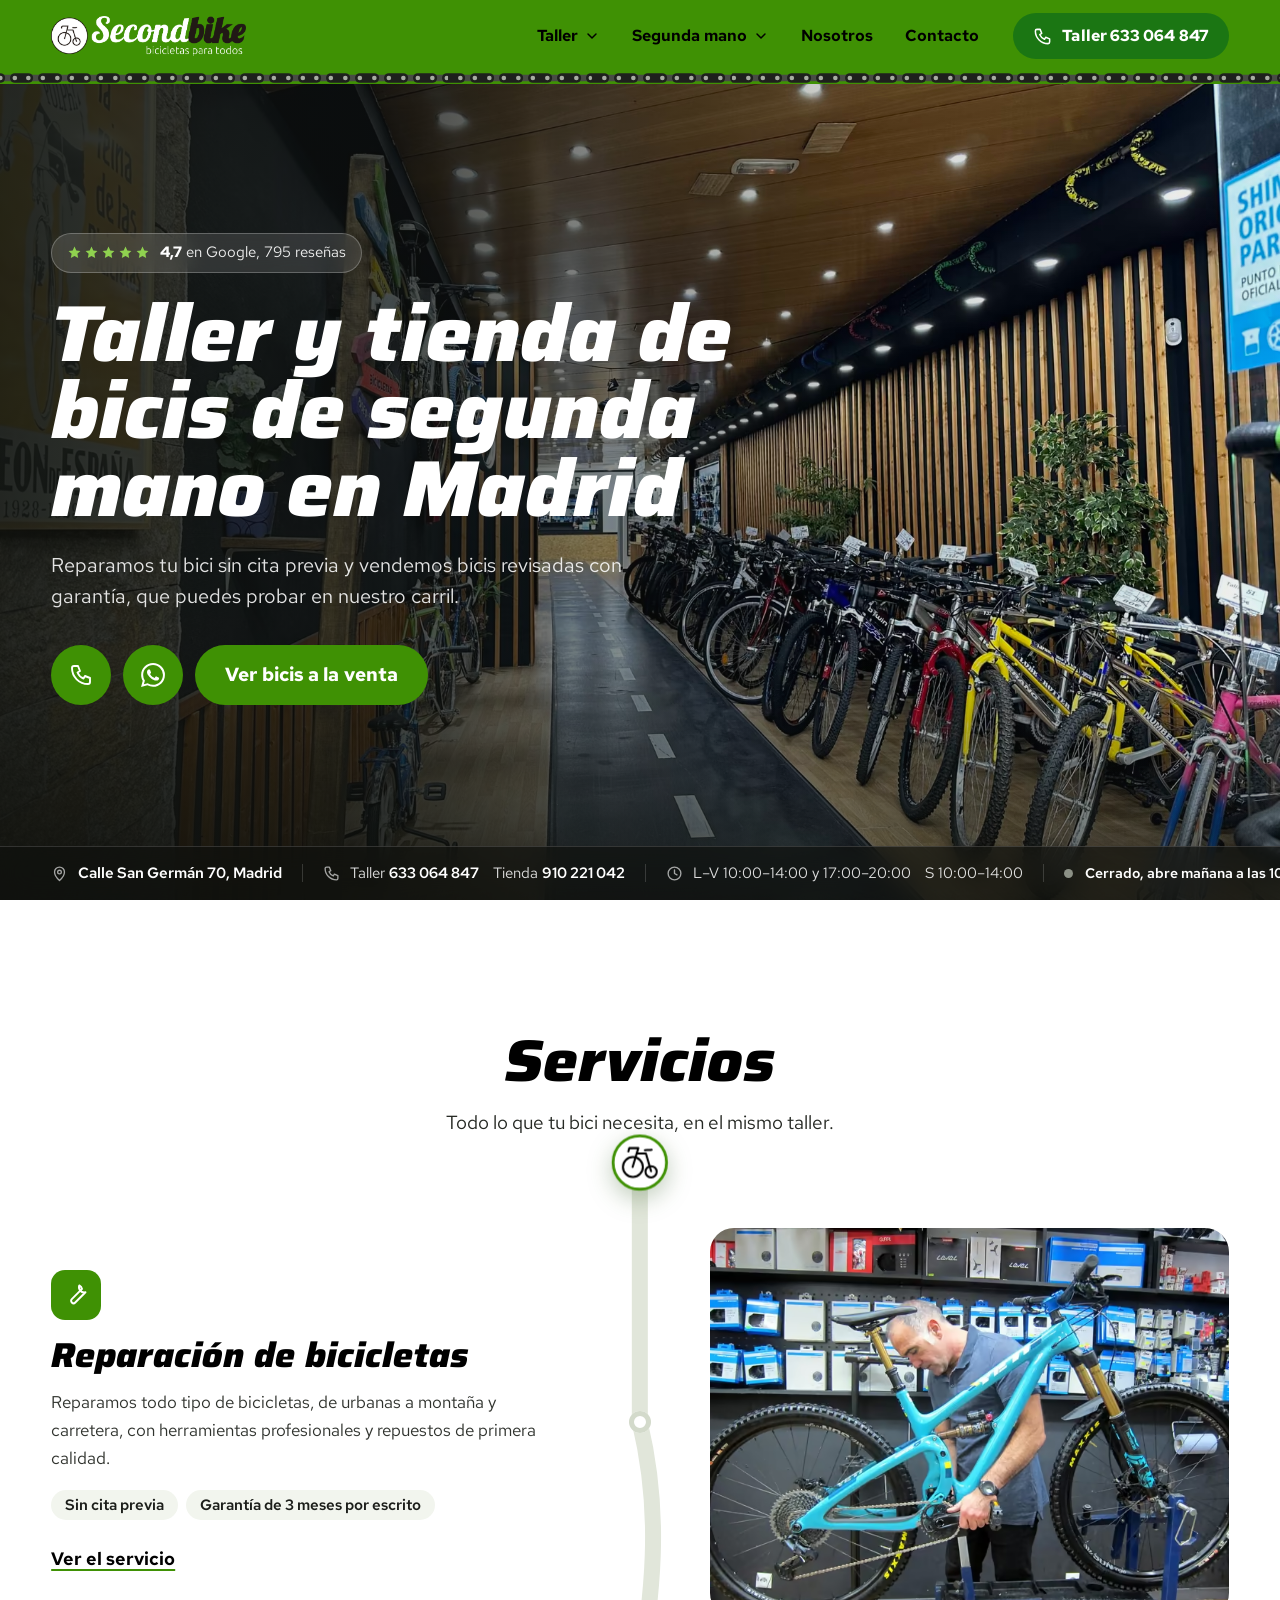
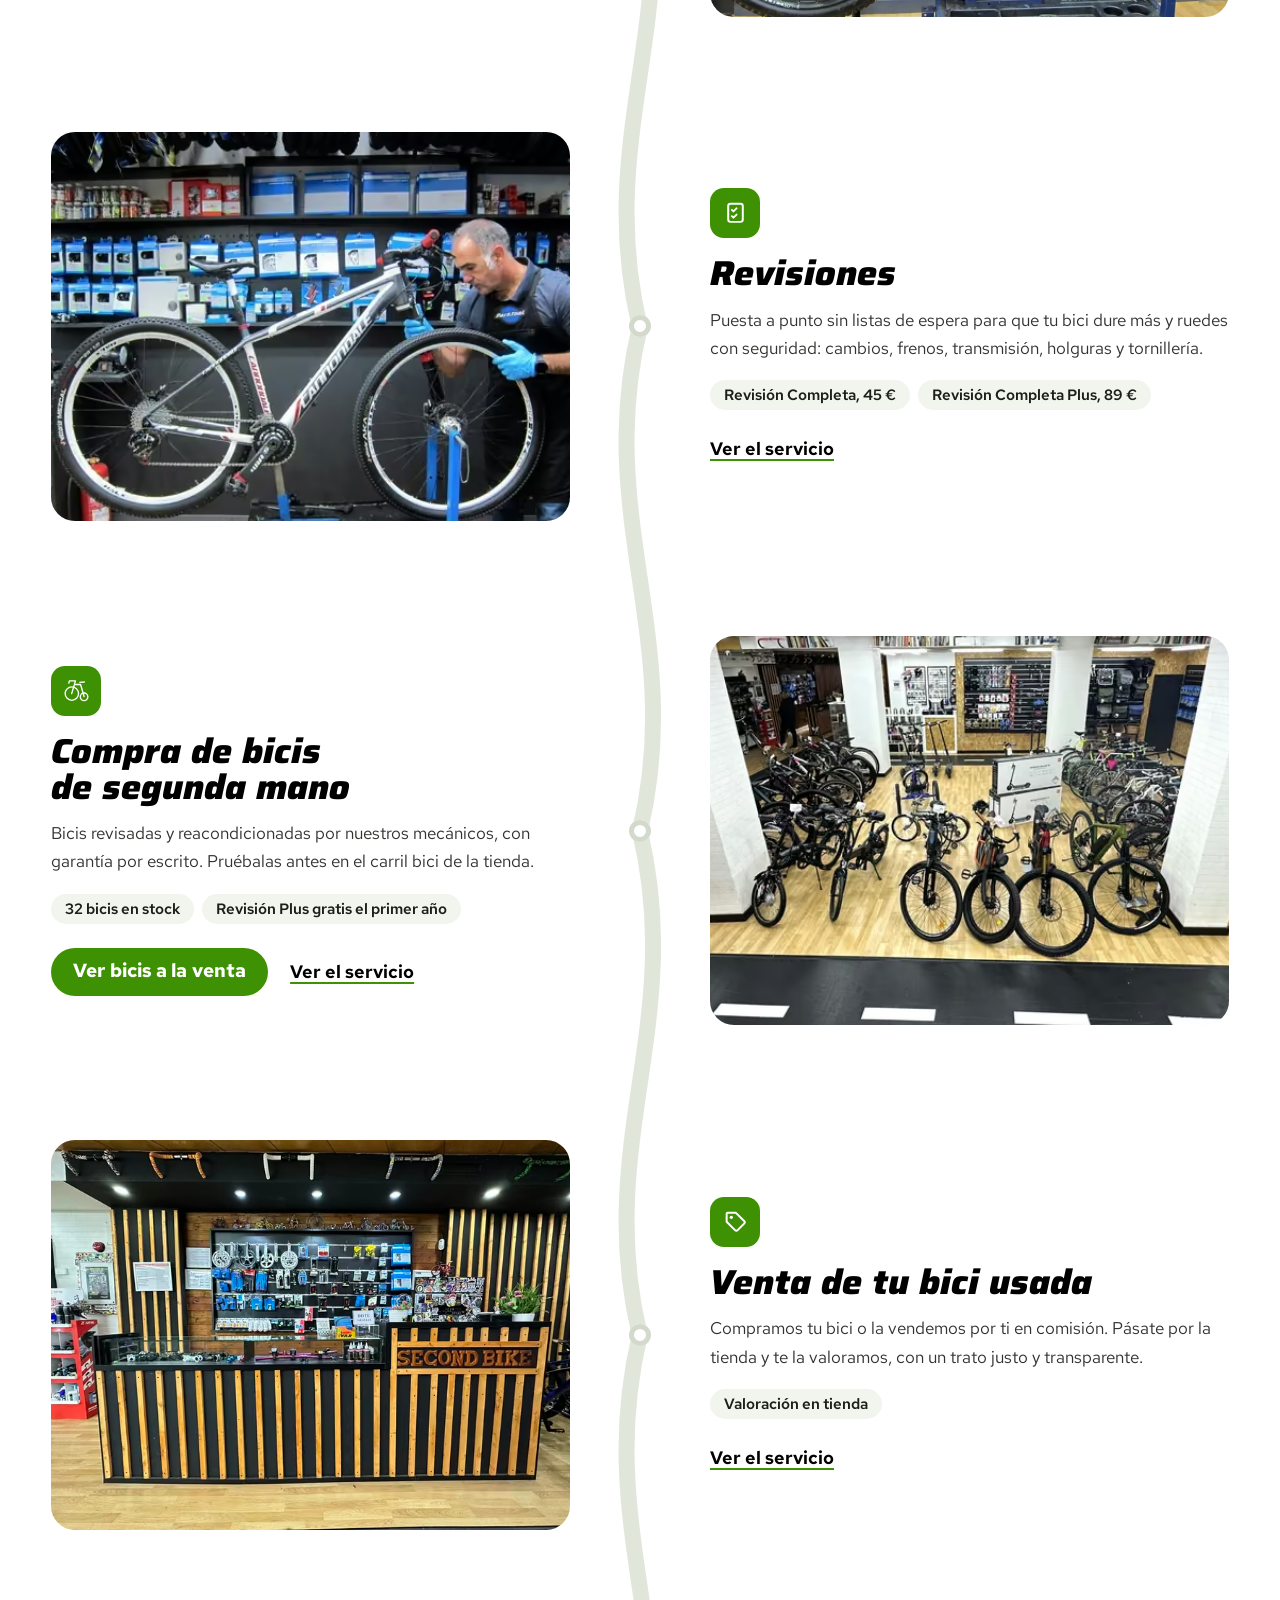
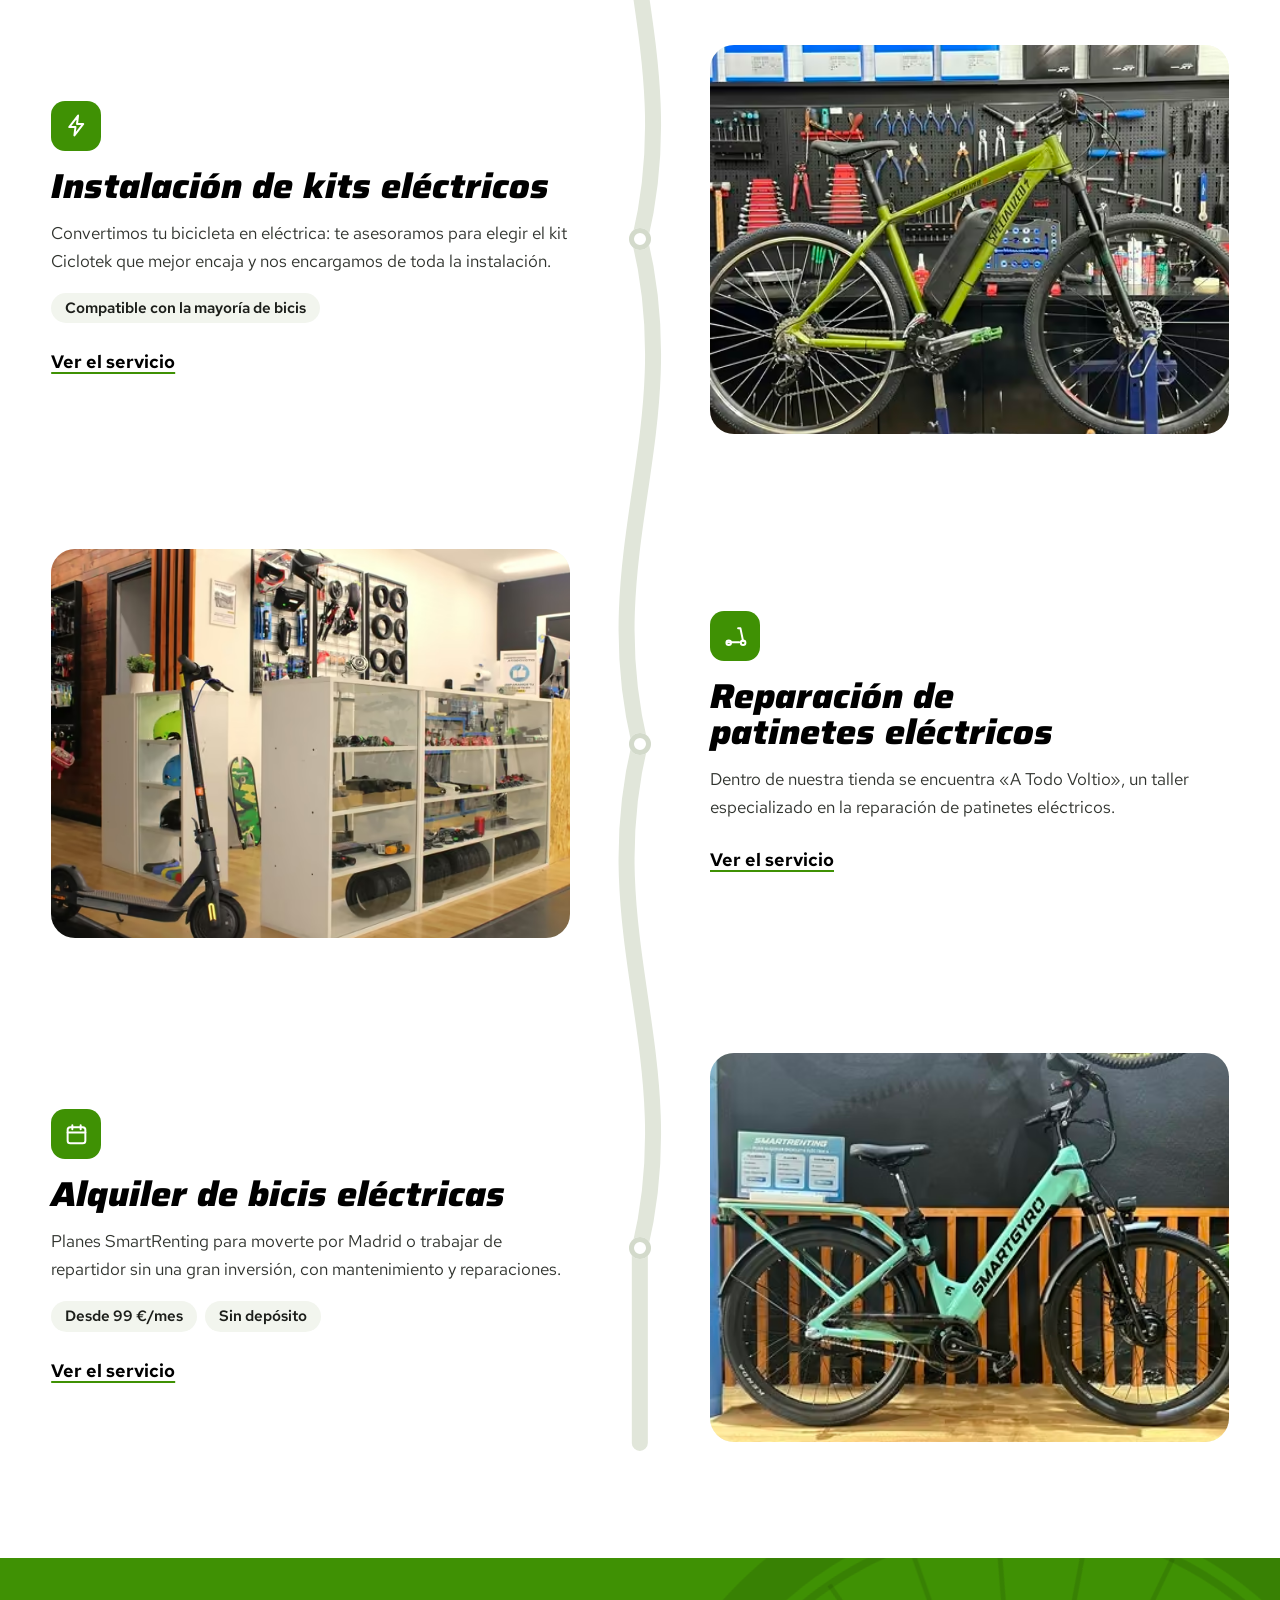
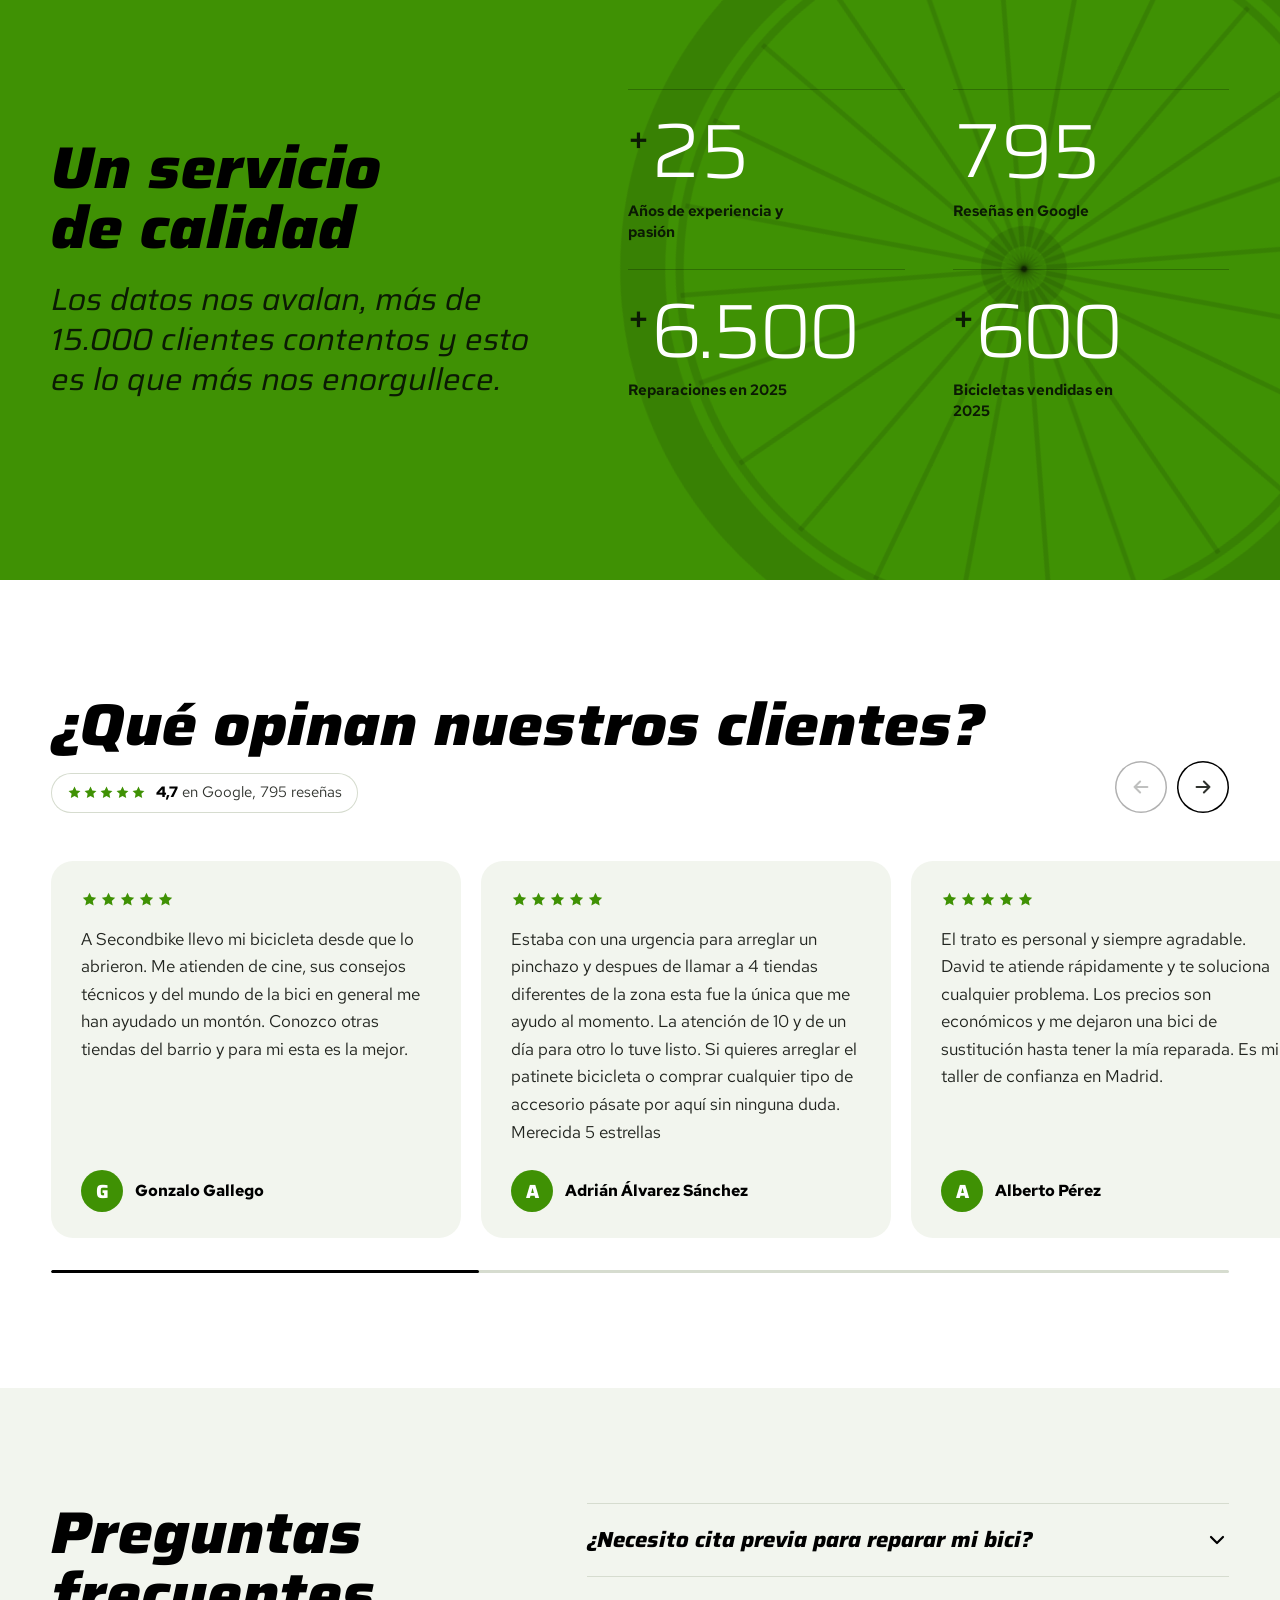
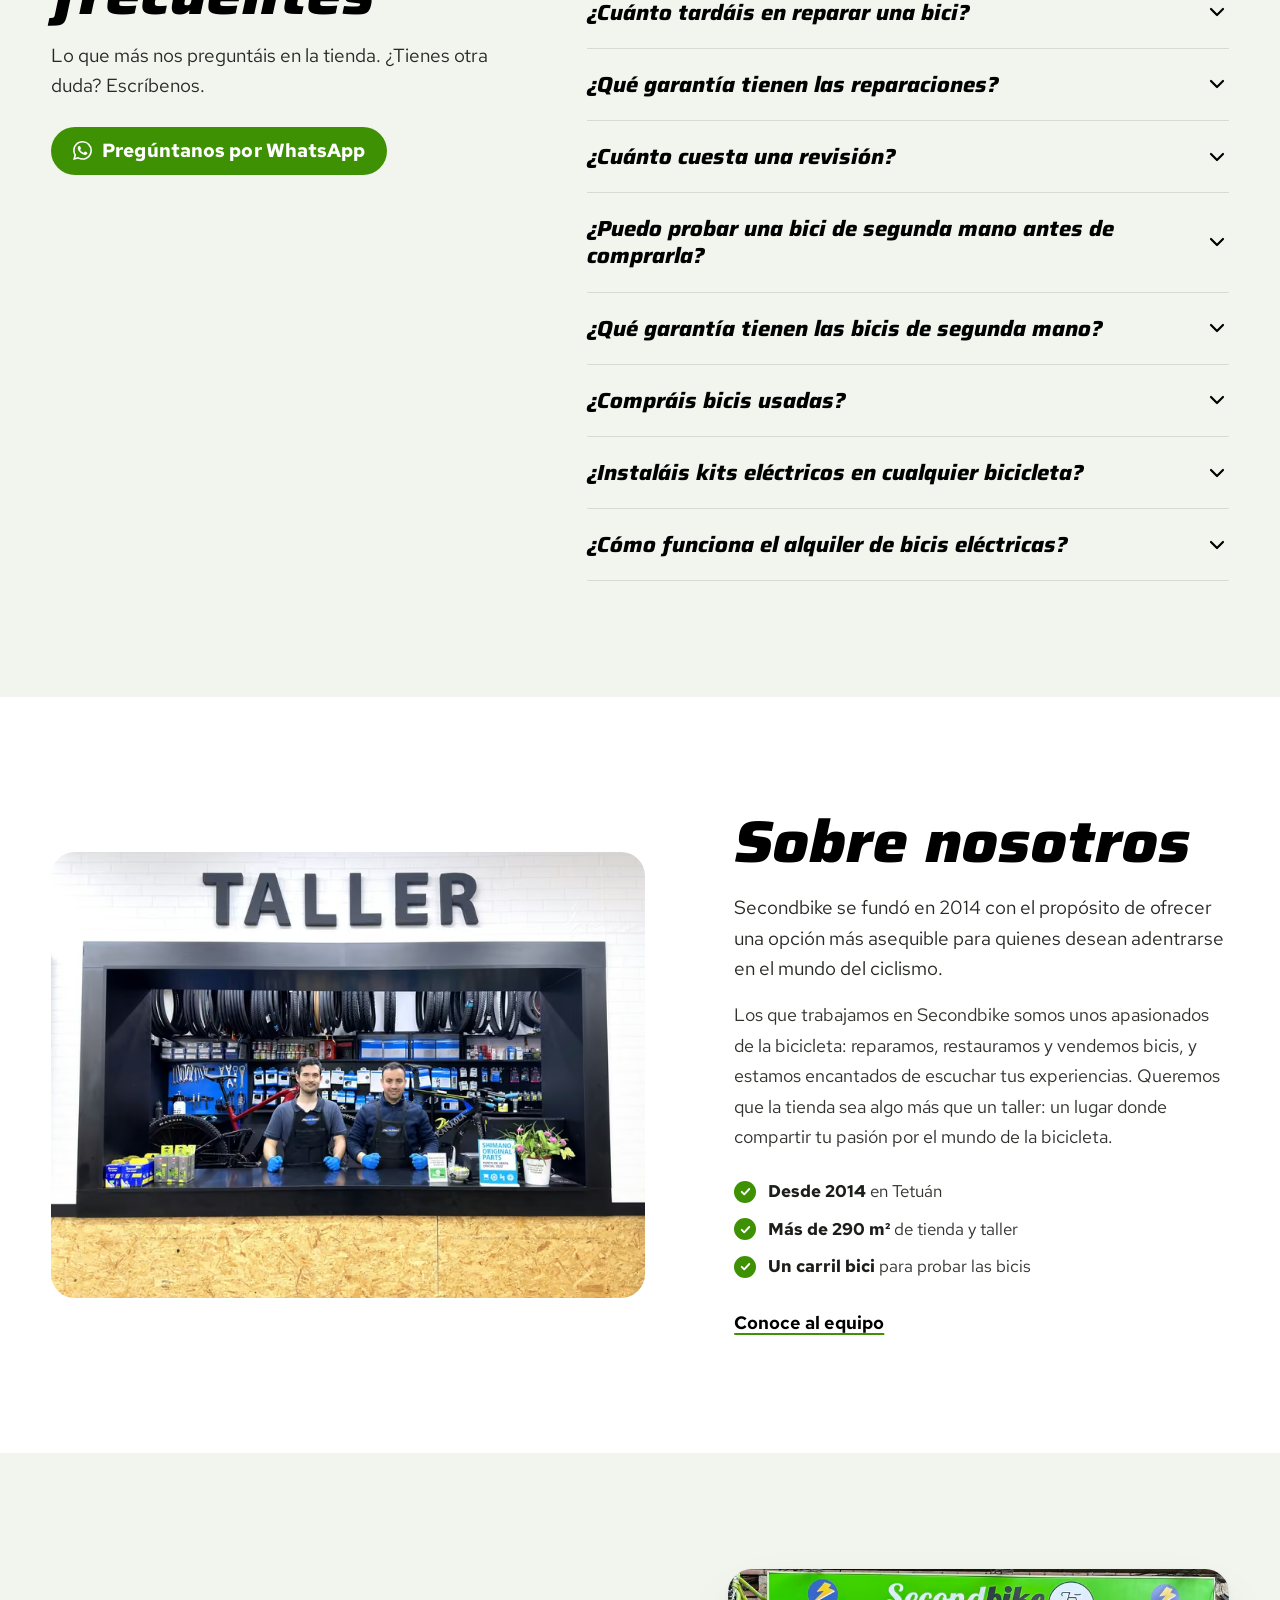
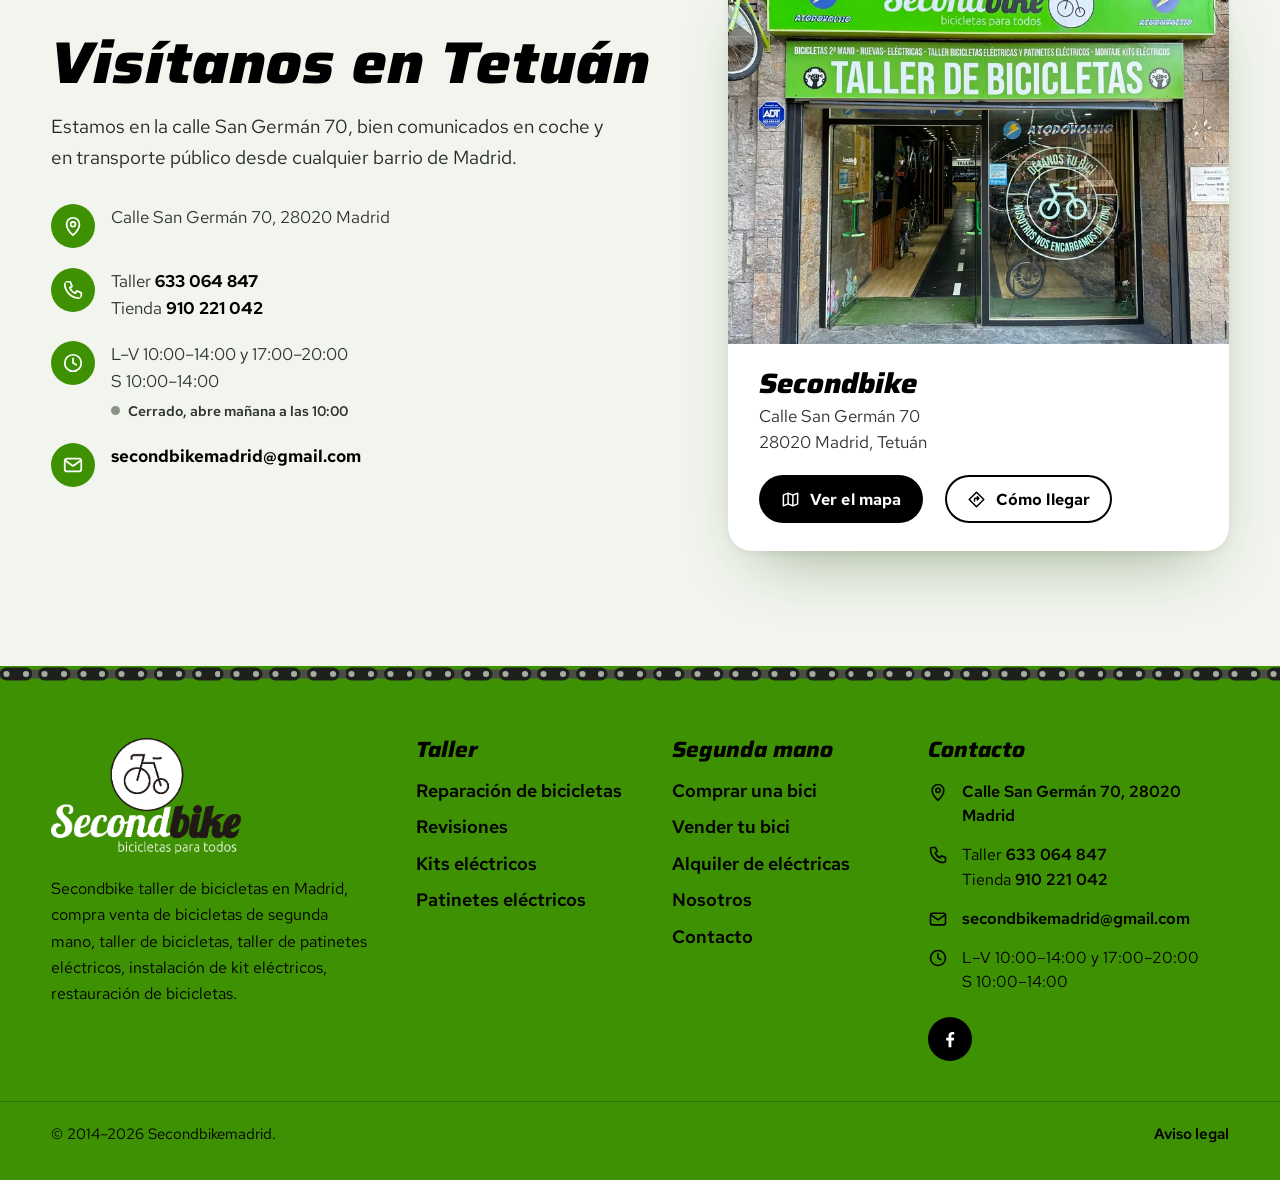
==== commit 68c72f2e: "design: v3 — home en siete secciones y menú nuevo Segunda batería de cambios de Juan: - Cabecera y C" ====
--- a/index.html
+++ b/index.html
@@ -36,6 +36,86 @@
   "sameAs": ["https://www.facebook.com/secondbike.madrid.1/"]
 }
 </script>
+<script type="application/ld+json">
+{
+ "@context": "https://schema.org",
+ "@type": "FAQPage",
+ "mainEntity": [
+  {
+   "@type": "Question",
+   "name": "¿Necesito cita previa para reparar mi bici?",
+   "acceptedAnswer": {
+    "@type": "Answer",
+    "text": "No. Trabajamos sin cita previa y sin lista de espera: tráenos la bici en nuestro horario y te decimos qué necesita."
+   }
+  },
+  {
+   "@type": "Question",
+   "name": "¿Cuánto tardáis en reparar una bici?",
+   "acceptedAnswer": {
+    "@type": "Answer",
+    "text": "La mayoría de reparaciones están listas en uno o dos días. Si la tuya va a tardar más, te podemos dejar una bici de sustitución."
+   }
+  },
+  {
+   "@type": "Question",
+   "name": "¿Qué garantía tienen las reparaciones?",
+   "acceptedAnswer": {
+    "@type": "Answer",
+    "text": "Todas nuestras reparaciones tienen una garantía por escrito de tres meses."
+   }
+  },
+  {
+   "@type": "Question",
+   "name": "¿Cuánto cuesta una revisión?",
+   "acceptedAnswer": {
+    "@type": "Answer",
+    "text": "La Revisión Completa cuesta 45 € y la Revisión Completa Plus, 89 €. Te recomendamos la Completa cada 1 a 6 meses y la Plus cada 6 a 12."
+   }
+  },
+  {
+   "@type": "Question",
+   "name": "¿Puedo probar una bici de segunda mano antes de comprarla?",
+   "acceptedAnswer": {
+    "@type": "Answer",
+    "text": "Sí. Dentro de la tienda tenemos un carril bici para que pruebes la que te guste antes de llevártela."
+   }
+  },
+  {
+   "@type": "Question",
+   "name": "¿Qué garantía tienen las bicis de segunda mano?",
+   "acceptedAnswer": {
+    "@type": "Answer",
+    "text": "Todas salen revisadas por nuestros mecánicos, con garantía por escrito y verificadas en colaboración con la Policía Nacional. Además, te regalamos la Revisión Completa Plus durante el primer año."
+   }
+  },
+  {
+   "@type": "Question",
+   "name": "¿Compráis bicis usadas?",
+   "acceptedAnswer": {
+    "@type": "Answer",
+    "text": "Sí. Pásate por la tienda y te la valoramos. Si lo prefieres, también podemos venderla por ti en comisión."
+   }
+  },
+  {
+   "@type": "Question",
+   "name": "¿Instaláis kits eléctricos en cualquier bicicleta?",
+   "acceptedAnswer": {
+    "@type": "Answer",
+    "text": "Los kits son compatibles con la mayoría de bicicletas. Te asesoramos para elegir el que mejor encaja con la tuya y hacemos toda la instalación."
+   }
+  },
+  {
+   "@type": "Question",
+   "name": "¿Cómo funciona el alquiler de bicis eléctricas?",
+   "acceptedAnswer": {
+    "@type": "Answer",
+    "text": "Con los planes SmartRenting, sin depósito: 129 €/mes sin permanencia, 109 €/mes con 3 meses o 99 €/mes con 6 meses, más el seguro obligatorio de 18 €/mes. Incluye mantenimiento y reparaciones."
+   }
+  }
+ ]
+}
+</script>
 </head>
 <body>
 <a class="salta" href="#principal">Saltar al contenido</a>
@@ -65,6 +145,11 @@
   <symbol id="i-lupa" viewBox="0 0 24 24"><circle cx="11" cy="11" r="6.5" fill="none" stroke="currentColor" stroke-width="1.9"/><path d="m16 16 5 5" stroke="currentColor" stroke-width="1.9" stroke-linecap="round"/></symbol>
   <symbol id="i-chat" viewBox="0 0 24 24"><path d="M4 5h16a1.5 1.5 0 0 1 1.5 1.5v9A1.5 1.5 0 0 1 20 17h-9l-5 4v-4H4a1.5 1.5 0 0 1-1.5-1.5v-9A1.5 1.5 0 0 1 4 5Z" fill="none" stroke="currentColor" stroke-width="1.9" stroke-linejoin="round"/><path d="M7.5 10h9M7.5 13h6" stroke="currentColor" stroke-width="1.9" stroke-linecap="round"/></symbol>
   <symbol id="i-regalo" viewBox="0 0 24 24"><rect x="3.5" y="8.5" width="17" height="4" rx="1" fill="none" stroke="currentColor" stroke-width="1.9"/><path d="M5 12.5V20a1 1 0 0 0 1 1h12a1 1 0 0 0 1-1v-7.5M12 8.5V21M12 8.5c-1.6-3.6-5.6-4.4-5.6-1.8 0 1.5 2.4 1.8 5.6 1.8Zm0 0c1.6-3.6 5.6-4.4 5.6-1.8 0 1.5-2.4 1.8-5.6 1.8Z" fill="none" stroke="currentColor" stroke-width="1.9" stroke-linejoin="round"/></symbol>
+  <symbol id="i-rayo" viewBox="0 0 24 24"><path d="M13.5 2.5 5 13.5h6l-1 8 8.5-11h-6Z" fill="none" stroke="currentColor" stroke-width="1.9" stroke-linejoin="round"/></symbol>
+  <symbol id="i-patinete" viewBox="0 0 24 24"><path d="M14.5 4h2.2l2.6 12.6M4 17.5h11.5" fill="none" stroke="currentColor" stroke-width="1.9" stroke-linecap="round" stroke-linejoin="round"/><circle cx="5.5" cy="18" r="2.2" fill="none" stroke="currentColor" stroke-width="1.9"/><circle cx="19.3" cy="18" r="2.2" fill="none" stroke="currentColor" stroke-width="1.9"/></symbol>
+  <symbol id="i-etiqueta" viewBox="0 0 24 24"><path d="M3.5 12.2V4.5a1 1 0 0 1 1-1h7.7l8.3 8.3a1.4 1.4 0 0 1 0 2L13.8 20.5a1.4 1.4 0 0 1-2 0Z" fill="none" stroke="currentColor" stroke-width="1.9" stroke-linejoin="round"/><circle cx="8" cy="8" r="1.6" fill="currentColor"/></symbol>
+  <symbol id="i-calendario" viewBox="0 0 24 24"><rect x="3.5" y="5" width="17" height="15.5" rx="2.5" fill="none" stroke="currentColor" stroke-width="1.9"/><path d="M3.5 10h17M8 3v4M16 3v4" stroke="currentColor" stroke-width="1.9" stroke-linecap="round"/></symbol>
+  <symbol id="i-lista" viewBox="0 0 24 24"><rect x="5" y="3.5" width="14" height="17.5" rx="2.2" fill="none" stroke="currentColor" stroke-width="1.9"/><path d="m8.5 9.5 1.5 1.5 3-3M8.5 15.5l1.5 1.5 3-3" fill="none" stroke="currentColor" stroke-width="1.8" stroke-linecap="round" stroke-linejoin="round"/></symbol>
 </svg>
 
 <!-- ============================ CABECERA ============================ -->
@@ -76,26 +161,21 @@
 
     <nav class="nav" aria-label="Principal">
       <ul class="nav__lista">
-        <li class="nav__inicio"><a href="#inicio" aria-current="page">Inicio</a></li>
+        <li class="nav__desp">
+          <button type="button" class="nav__boton" aria-expanded="false" aria-controls="m-taller">Taller <svg aria-hidden="true"><use href="#i-chevron"/></svg></button>
+          <div class="mega" id="m-taller"><ul><li><a class="mega__item" href="https://www.secondbikemadrid.com/taller-bicicletas-madrid/"><span class="mega__icono"><svg aria-hidden="true"><use href="#i-llave"/></svg></span><span><strong>Reparación de bicicletas</strong><small>Sin cita previa y con garantía de 3 meses</small></span></a></li><li><a class="mega__item" href="https://www.secondbikemadrid.com/producto/revision-completa-bicicleta/"><span class="mega__icono"><svg aria-hidden="true"><use href="#i-lista"/></svg></span><span><strong>Revisiones</strong><small>Completa por 45 € y Plus por 89 €</small></span></a></li><li><a class="mega__item" href="https://www.secondbikemadrid.com/montaje-kit-electricos-madrid/"><span class="mega__icono"><svg aria-hidden="true"><use href="#i-rayo"/></svg></span><span><strong>Kits eléctricos</strong><small>Convierte tu bici en eléctrica</small></span></a></li><li><a class="mega__item" href="https://www.secondbikemadrid.com/taller-patinetes-electricos-madrid/"><span class="mega__icono"><svg aria-hidden="true"><use href="#i-patinete"/></svg></span><span><strong>Patinetes eléctricos</strong><small>Reparación en A Todo Voltio</small></span></a></li></ul><p class="mega__pie"><span>Sin cita previa, de lunes a sábado</span><a class="enlace" href="#servicios">Todos los servicios</a></p></div>
+        </li>
+        <li class="nav__desp">
+          <button type="button" class="nav__boton" aria-expanded="false" aria-controls="m-segunda">Segunda mano <svg aria-hidden="true"><use href="#i-chevron"/></svg></button>
+          <div class="mega" id="m-segunda"><ul><li><a class="mega__item" href="https://www.secondbikemadrid.com/bicicletas-segunda-mano-madrid/"><span class="mega__icono"><svg aria-hidden="true"><use href="#i-bici"/></svg></span><span><strong>Comprar una bici</strong><small>32 bicis revisadas y con garantía</small></span></a></li><li><a class="mega__item" href="https://www.secondbikemadrid.com/vende-tu-bici/"><span class="mega__icono"><svg aria-hidden="true"><use href="#i-etiqueta"/></svg></span><span><strong>Vender tu bici</strong><small>Te la valoramos en la tienda</small></span></a></li><li><a class="mega__item" href="https://www.secondbikemadrid.com/producto/alquiler-bicicletas-electricas/"><span class="mega__icono"><svg aria-hidden="true"><use href="#i-calendario"/></svg></span><span><strong>Alquiler de eléctricas</strong><small>Desde 99 €/mes, sin depósito</small></span></a></li></ul><p class="mega__pie"><span>Pruébalas en nuestro carril</span><a class="enlace" href="https://www.secondbikemadrid.com/shop/">Ver bicis a la venta</a></p></div>
+        </li>
         <li><a href="https://www.secondbikemadrid.com/nosotros-histotia-mecanicos-grantia-tienda-bicicletas-segunda-mano-madrid/">Nosotros</a></li>
-        <li><a href="https://www.secondbikemadrid.com/taller-bicicletas-madrid/">Taller bicicletas</a></li>
-        <li><a href="https://www.secondbikemadrid.com/bicicletas-segunda-mano-madrid/">Bicicletas segunda mano</a></li>
-        <li><a href="https://www.secondbikemadrid.com/montaje-kit-electricos-madrid/">Kit eléctricos</a></li>
-        <li><a href="https://www.secondbikemadrid.com/taller-patinetes-electricos-madrid/">Taller patinetes</a></li>
-        <li class="nav__desp">
-          <button type="button" class="nav__boton" aria-expanded="false" aria-controls="sub-servicios">Servicios <svg aria-hidden="true"><use href="#i-chevron"/></svg></button>
-          <ul class="nav__sub" id="sub-servicios">
-            <li><a href="https://www.secondbikemadrid.com/tienda-taller-bici-madrid/">Tienda</a></li>
-            <li><a href="https://www.secondbikemadrid.com/vende-tu-bici/">Vende tu bici</a></li>
-          </ul>
-        </li>
         <li><a href="https://www.secondbikemadrid.com/contacto-direccion-horario-taller-madrid-tetuan/">Contacto</a></li>
       </ul>
     </nav>
 
     <div class="cab__acciones">
-      <p class="estado" data-estado hidden><span class="estado__punto" aria-hidden="true"></span><span class="estado__texto"></span></p>
-      <a class="boton boton--negro boton--cab" href="tel:+34633064847"><svg aria-hidden="true"><use href="#i-tel"/></svg><span><span class="solo-ancho">Taller </span>633 064 847</span></a>
+      <a class="boton boton--activo boton--cab" href="tel:+34633064847"><svg aria-hidden="true"><use href="#i-tel"/></svg><span><span class="solo-ancho">Taller </span>633 064 847</span></a>
       <button type="button" class="cab__menu" aria-expanded="false" aria-controls="menu-movil"><svg aria-hidden="true"><use href="#i-menu"/></svg><span>Menú</span></button>
     </div>
   </div>
@@ -106,20 +186,14 @@
 <!-- Menú en móvil y tableta -->
 <div class="menu" id="menu-movil" hidden>
   <nav aria-label="Menú">
-    <ul class="menu__lista">
-      <li><a href="#inicio">Inicio</a></li>
-      <li><a href="https://www.secondbikemadrid.com/nosotros-histotia-mecanicos-grantia-tienda-bicicletas-segunda-mano-madrid/">Nosotros</a></li>
-      <li><a href="https://www.secondbikemadrid.com/taller-bicicletas-madrid/">Taller bicicletas</a></li>
-      <li><a href="https://www.secondbikemadrid.com/bicicletas-segunda-mano-madrid/">Bicicletas segunda mano</a></li>
-      <li><a href="https://www.secondbikemadrid.com/montaje-kit-electricos-madrid/">Kit eléctricos</a></li>
-      <li><a href="https://www.secondbikemadrid.com/taller-patinetes-electricos-madrid/">Taller patinetes</a></li>
-      <li><a href="https://www.secondbikemadrid.com/tienda-taller-bici-madrid/">Tienda</a></li>
-      <li><a href="https://www.secondbikemadrid.com/vende-tu-bici/">Vende tu bici</a></li>
-      <li><a href="https://www.secondbikemadrid.com/contacto-direccion-horario-taller-madrid-tetuan/">Contacto</a></li>
-    </ul>
+    <p class="menu__grupo">Taller</p>
+    <ul class="menu__lista"><li><a href="https://www.secondbikemadrid.com/taller-bicicletas-madrid/">Reparación de bicicletas</a></li><li><a href="https://www.secondbikemadrid.com/producto/revision-completa-bicicleta/">Revisiones</a></li><li><a href="https://www.secondbikemadrid.com/montaje-kit-electricos-madrid/">Kits eléctricos</a></li><li><a href="https://www.secondbikemadrid.com/taller-patinetes-electricos-madrid/">Patinetes eléctricos</a></li></ul>
+    <p class="menu__grupo">Segunda mano</p>
+    <ul class="menu__lista"><li><a href="https://www.secondbikemadrid.com/bicicletas-segunda-mano-madrid/">Comprar una bici</a></li><li><a href="https://www.secondbikemadrid.com/vende-tu-bici/">Vender tu bici</a></li><li><a href="https://www.secondbikemadrid.com/producto/alquiler-bicicletas-electricas/">Alquiler de eléctricas</a></li><li><a href="https://www.secondbikemadrid.com/shop/">Ver bicis a la venta</a></li></ul>
+    <ul class="menu__lista"><li><a href="https://www.secondbikemadrid.com/nosotros-histotia-mecanicos-grantia-tienda-bicicletas-segunda-mano-madrid/">Nosotros</a></li><li><a href="https://www.secondbikemadrid.com/contacto-direccion-horario-taller-madrid-tetuan/">Contacto</a></li></ul>
   </nav>
   <div class="menu__contacto">
-    <a class="boton boton--negro" href="tel:+34633064847"><svg aria-hidden="true"><use href="#i-tel"/></svg><span>Taller 633 064 847</span></a>
+    <a class="boton boton--activo" href="tel:+34633064847"><svg aria-hidden="true"><use href="#i-tel"/></svg><span>Taller 633 064 847</span></a>
     <a class="boton boton--blanco" href="tel:+34910221042"><svg aria-hidden="true"><use href="#i-tel"/></svg><span>Tienda 910 221 042</span></a>
     <p>Calle San Germán 70, 28020 Madrid<br>L–V 10:00–14:00 y 17:00–20:00<br>S 10:00–14:00</p>
   </div>
@@ -130,387 +204,290 @@
 <!-- ============================ HERO ============================ -->
 <section class="hero" aria-labelledby="hero-titulo">
   <figure class="hero__foto">
-    <picture>
-      <source type="image/avif" sizes="100vw" srcset="assets/img/hero-carril-tienda-480.avif 480w, assets/img/hero-carril-tienda-768.avif 768w, assets/img/hero-carril-tienda-1200.avif 1200w, assets/img/hero-carril-tienda-1800.avif 1800w">
-      <img src="assets/img/hero-carril-tienda-1200.webp" sizes="100vw" srcset="assets/img/hero-carril-tienda-480.webp 480w, assets/img/hero-carril-tienda-768.webp 768w, assets/img/hero-carril-tienda-1200.webp 1200w, assets/img/hero-carril-tienda-1800.webp 1800w" width="1800" height="1350" fetchpriority="high" decoding="async" alt="El carril bici pintado que recorre la tienda de Secondbike, con bicicletas de segunda mano aparcadas a un lado">
-    </picture>
+    <picture><source type="image/avif" sizes="100vw" srcset="assets/img/hero-carril-tienda-480.avif 480w, assets/img/hero-carril-tienda-768.avif 768w, assets/img/hero-carril-tienda-1200.avif 1200w, assets/img/hero-carril-tienda-1800.avif 1800w"><img src="assets/img/hero-carril-tienda-768.webp" sizes="100vw" srcset="assets/img/hero-carril-tienda-480.webp 480w, assets/img/hero-carril-tienda-768.webp 768w, assets/img/hero-carril-tienda-1200.webp 1200w, assets/img/hero-carril-tienda-1800.webp 1800w" width="1800" height="1350" fetchpriority="high" decoding="async" alt="El carril bici pintado que recorre la tienda de Secondbike, con bicicletas de segunda mano aparcadas a un lado"></picture>
   </figure>
 
   <div class="env hero__cuerpo">
-    <h1 class="hero__titulo" id="hero-titulo">
-      <span class="hero__marca">Secondbike</span>
-      <span class="hero__sub">Tienda de bicicletas de segunda mano.</span>
-    </h1>
+    <a class="hero__nota" href="#opiniones">
+      <span class="hero__estrellas" aria-hidden="true"><svg><use href="#i-estrella"/></svg><svg><use href="#i-estrella"/></svg><svg><use href="#i-estrella"/></svg><svg><use href="#i-estrella"/></svg><svg><use href="#i-estrella"/></svg></span>
+      <span><strong>4,7</strong> en Google, 795 reseñas</span>
+    </a>
+    <h1 class="hero__titulo" id="hero-titulo">Taller y tienda de bicis de segunda mano en Madrid</h1>
+    <p class="hero__entrada">Reparamos tu bici sin cita previa y vendemos bicis revisadas con garantía, que puedes probar en nuestro carril.</p>
     <div class="hero__botones">
-      <a class="boton boton--verde boton--grande" href="tel:+34633064847"><svg aria-hidden="true"><use href="#i-tel"/></svg><span>Taller 633 064 847</span></a>
-      <a class="boton boton--wa boton--grande" href="https://wa.me/34633064847" target="_blank" rel="noopener"><svg aria-hidden="true"><use href="#i-wa"/></svg><span>WhatsApp</span></a>
-      <a class="boton boton--claro boton--grande" href="#bicis"><span>Ver bicis<span class="oculta-m"> a la venta</span></span></a>
-    </div>
-  </div>
-
-  <div class="hero__datos">
+      <a class="boton-icono boton-icono--grande" href="tel:+34633064847" aria-label="Llamar al taller, 633 064 847"><svg aria-hidden="true"><use href="#i-tel"/></svg></a>
+      <a class="boton-icono boton-icono--grande" href="https://wa.me/34633064847" target="_blank" rel="noopener" aria-label="Escribir por WhatsApp"><svg aria-hidden="true"><use href="#i-wa"/></svg></a>
+      <a class="boton boton--verde boton--grande" href="https://www.secondbikemadrid.com/shop/">Ver bicis a la venta</a>
+    </div>
+  </div>
+
+  <!-- Sus datos, en una fila dentro del hero -->
+  <div class="hero__barra">
     <ul class="env datos">
-      <li class="dato">
-        <svg class="dato__icono" aria-hidden="true"><use href="#i-pin"/></svg>
-        <a class="dato__texto" href="https://maps.google.com/?q=Calle+San+Germ%C3%A1n+70,+28020+Madrid" target="_blank" rel="noopener">Calle San Germán 70,<br>28020 Madrid</a>
-      </li>
-      <li class="dato">
-        <svg class="dato__icono" aria-hidden="true"><use href="#i-tel"/></svg>
-        <span class="dato__texto">Taller <a href="tel:+34633064847">633 064 847</a><br>Tienda <a href="tel:+34910221042">910 221 042</a></span>
-      </li>
-      <li class="dato">
-        <svg class="dato__icono" aria-hidden="true"><use href="#i-reloj"/></svg>
-        <span class="dato__texto">L–V 10:00–14:00 y 17:00–20:00<br>S 10:00–14:00</span>
-        <span class="estado estado--dato" data-estado hidden><span class="estado__punto" aria-hidden="true"></span><span class="estado__texto"></span></span>
-      </li>
+      <li class="dato"><svg aria-hidden="true"><use href="#i-pin"/></svg><a href="https://maps.google.com/?q=Calle+San+Germ%C3%A1n+70,+28020+Madrid" target="_blank" rel="noopener">Calle San Germán 70, Madrid</a></li>
+      <li class="dato"><svg aria-hidden="true"><use href="#i-tel"/></svg><span>Taller <a href="tel:+34633064847">633 064 847</a></span><span>Tienda <a href="tel:+34910221042">910 221 042</a></span></li>
+      <li class="dato"><svg aria-hidden="true"><use href="#i-reloj"/></svg><span>L–V 10:00–14:00 y 17:00–20:00</span><span>S 10:00–14:00</span></li>
+      <li class="dato dato--estado"><span class="estado" data-estado hidden><span class="estado__punto" aria-hidden="true"></span><span class="estado__texto"></span></span></li>
     </ul>
   </div>
 </section>
 
 <!-- ============================ SERVICIOS ============================
-     Una carretera horizontal ligada al scroll: al bajar, la carretera avanza,
-     la bici del logo pedalea y cada servicio sube su persiana al llegar. -->
-<section class="servicios" id="servicios" aria-labelledby="servicios-titulo" data-servicios>
-  <div class="servicios__marco">
-    <div class="env servicios__cabeza">
-      <h2 class="titulo" id="servicios-titulo">Servicios</h2>
-      <p class="servicios__lema">Todo lo que tu bici necesita, en el mismo sitio.</p>
-      <p class="servicios__cuenta" aria-hidden="true"><span data-actual>1</span> de 6</p>
-    </div>
-    <div class="servicios__ventana">
-      <div class="servicios__pista" data-pista-servicios>
-        <ol class="servicios__lista">
-        <li class="servicio" data-i="0" id="servicio-reparacion">
-          <figure class="servicio__foto">
-            <picture><source type="image/avif" sizes="(min-width:1000px) 600px, 84vw" srcset="assets/img/taller-mostrador-480.avif 480w, assets/img/taller-mostrador-768.avif 768w, assets/img/taller-mostrador-1200.avif 1200w"><img src="assets/img/taller-mostrador-768.webp" sizes="(min-width:1000px) 600px, 84vw" srcset="assets/img/taller-mostrador-480.webp 480w, assets/img/taller-mostrador-768.webp 768w, assets/img/taller-mostrador-1200.webp 1200w" width="1200" height="905" loading="lazy" decoding="async" alt="Dos mecánicos de Secondbike en el mostrador del taller, bajo el rótulo TALLER"></picture>
-            <div class="persiana" aria-hidden="true"><span>Reparación de bicicletas</span></div>
-          </figure>
-          <div class="servicio__cuerpo">
+     Siete servicios de arriba abajo, alternando foto y texto. Una carretera
+     sutil los une y la rueda del logo baja por ella al hacer scroll. -->
+<section class="sec servicios" id="servicios" aria-labelledby="servicios-titulo">
+  <div class="env servicios__cabeza">
+    <h2 class="titulo" id="servicios-titulo">Servicios</h2>
+    <p class="entradilla">Todo lo que tu bici necesita, en el mismo taller.</p>
+  </div>
+  <div class="env">
+    <div class="ruta" data-ruta>
+      <svg class="ruta__trazo" aria-hidden="true" focusable="false"><path class="ruta__asfalto" d=""/></svg>
+      <div class="ruta__rueda" aria-hidden="true">
+        <svg viewBox="0 0 64 64"><circle cx="32" cy="32" r="30" fill="#fff"/><circle cx="32" cy="32" r="28.5" fill="none" stroke="#3F9104" stroke-width="3"/><g transform="translate(12.2 14.5) scale(.6)" fill="none" stroke="#000" stroke-width="3.6" stroke-linecap="round" stroke-linejoin="round"><g transform="translate(-16 -20)"><circle cx="36.7" cy="57.2" r="17.7"/><circle cx="69" cy="65.7" r="10"/><path d="M28.6 29.5 30.3 23.6H46.3L36.2 57.2M44.1 33.2H59.8L69 64.8M58 27.4c4-1.1 8 .5 12-.9"/></g></g></svg>
+      </div>
+      <ol class="servicios__lista">
+        <li class="servicio" id="servicio-reparacion">
+          <figure class="servicio__foto"><picture><source type="image/avif" sizes="(min-width:1000px) 560px, 100vw" srcset="assets/img/mecanico-mtb-480.avif 480w, assets/img/mecanico-mtb-768.avif 768w, assets/img/mecanico-mtb-1200.avif 1200w"><img src="assets/img/mecanico-mtb-768.webp" sizes="(min-width:1000px) 560px, 100vw" srcset="assets/img/mecanico-mtb-480.webp 480w, assets/img/mecanico-mtb-768.webp 768w, assets/img/mecanico-mtb-1200.webp 1200w" width="1200" height="855" loading="lazy" decoding="async" alt="Mecánico de Secondbike ajustando una bicicleta de montaña de doble suspensión en el soporte del taller"></picture></figure>
+          <div class="servicio__cuerpo">
+            <span class="servicio__icono" aria-hidden="true"><svg><use href="#i-llave"/></svg></span>
             <h3 class="servicio__nombre">Reparación de bicicletas</h3>
-            <p class="servicio__texto">Reparamos todo tipo de bicicletas, de urbanas a montaña y carretera, con herramientas profesionales y repuestos de primera. Tu bici volverá a rodar como el primer día.</p>
-            <ul class="servicio__datos"><li>Sin cita previa</li><li>Garantía de 3 meses por escrito</li><li>Presupuesto sin compromiso</li></ul>
-            <div class="fila-botones"><a class="boton boton--negro" href="https://www.secondbikemadrid.com/taller-bicicletas-madrid/"><svg aria-hidden="true"><use href="#i-mas"/></svg><span>Más información</span></a></div>
-          </div>
-        </li>
-        <li class="servicio" data-i="1" id="servicio-compra">
-          <figure class="servicio__foto">
-            <picture><source type="image/avif" sizes="(min-width:1000px) 600px, 84vw" srcset="assets/img/tienda-bicis-carril-480.avif 480w, assets/img/tienda-bicis-carril-768.avif 768w, assets/img/tienda-bicis-carril-1200.avif 1200w"><img src="assets/img/tienda-bicis-carril-768.webp" sizes="(min-width:1000px) 600px, 84vw" srcset="assets/img/tienda-bicis-carril-480.webp 480w, assets/img/tienda-bicis-carril-768.webp 768w, assets/img/tienda-bicis-carril-1200.webp 1200w" width="1200" height="612" loading="lazy" decoding="async" alt="Bicicletas de segunda mano sobre una isla de madera rodeada por el carril bici de la tienda"></picture>
-            <div class="persiana" aria-hidden="true"><span>Compra de bicis de segunda mano</span></div>
-          </figure>
-          <div class="servicio__cuerpo">
+            <p class="servicio__texto">Reparamos todo tipo de bicicletas, de urbanas a montaña y carretera, con herramientas profesionales y repuestos de primera calidad.</p>
+            <ul class="servicio__datos"><li>Sin cita previa</li><li>Garantía de 3 meses por escrito</li></ul>
+            <div class="fila-botones"><a class="enlace" href="https://www.secondbikemadrid.com/taller-bicicletas-madrid/">Ver el servicio</a></div>
+          </div>
+          <span class="hito" aria-hidden="true"></span>
+        </li>
+        <li class="servicio" id="servicio-revisiones">
+          <figure class="servicio__foto"><picture><source type="image/avif" sizes="(min-width:1000px) 560px, 100vw" srcset="assets/img/revision-completa-480.avif 480w, assets/img/revision-completa-550.avif 550w"><img src="assets/img/revision-completa-550.webp" sizes="(min-width:1000px) 560px, 100vw" srcset="assets/img/revision-completa-480.webp 480w, assets/img/revision-completa-550.webp 550w" width="550" height="387" loading="lazy" decoding="async" alt="Mecánico de Secondbike revisando una bicicleta de montaña blanca en el soporte"></picture></figure>
+          <div class="servicio__cuerpo">
+            <span class="servicio__icono" aria-hidden="true"><svg><use href="#i-lista"/></svg></span>
+            <h3 class="servicio__nombre">Revisiones</h3>
+            <p class="servicio__texto">Puesta a punto sin listas de espera para que tu bici dure más y ruedes con seguridad: cambios, frenos, transmisión, holguras y tornillería.</p>
+            <ul class="servicio__datos"><li>Revisión Completa, 45 €</li><li>Revisión Completa Plus, 89 €</li></ul>
+            <div class="fila-botones"><a class="enlace" href="https://www.secondbikemadrid.com/producto/revision-completa-bicicleta/">Ver el servicio</a></div>
+          </div>
+          <span class="hito" aria-hidden="true"></span>
+        </li>
+        <li class="servicio" id="servicio-compra">
+          <figure class="servicio__foto"><picture><source type="image/avif" sizes="(min-width:1000px) 560px, 100vw" srcset="assets/img/tienda-bicis-carril-480.avif 480w, assets/img/tienda-bicis-carril-768.avif 768w, assets/img/tienda-bicis-carril-1200.avif 1200w"><img src="assets/img/tienda-bicis-carril-768.webp" sizes="(min-width:1000px) 560px, 100vw" srcset="assets/img/tienda-bicis-carril-480.webp 480w, assets/img/tienda-bicis-carril-768.webp 768w, assets/img/tienda-bicis-carril-1200.webp 1200w" width="1200" height="612" loading="lazy" decoding="async" alt="Bicicletas de segunda mano sobre una isla de madera rodeada por el carril bici de la tienda"></picture></figure>
+          <div class="servicio__cuerpo">
+            <span class="servicio__icono" aria-hidden="true"><svg><use href="#i-bici"/></svg></span>
             <h3 class="servicio__nombre">Compra de bicis de segunda mano</h3>
-            <p class="servicio__texto">Bicis revisadas y reacondicionadas por nuestros mecánicos, con garantía por escrito. Antes de llevártela, pruébala en el carril bici de la tienda.</p>
-            <ul class="servicio__datos"><li>Revisión Plus gratis el primer año</li><li>Verificadas con la Policía Nacional</li></ul>
-            <div class="fila-botones"><a class="boton boton--negro" href="#bicis"><span>Ver bicis a la venta</span></a><a class="enlace" href="https://www.secondbikemadrid.com/bicicletas-segunda-mano-madrid/">Más información</a></div>
-          </div>
-        </li>
-        <li class="servicio" data-i="2" id="servicio-venta">
-          <figure class="servicio__foto">
-            <picture><source type="image/avif" sizes="(min-width:1000px) 600px, 84vw" srcset="assets/img/mostrador-secondbike-480.avif 480w, assets/img/mostrador-secondbike-768.avif 768w, assets/img/mostrador-secondbike-1200.avif 1200w"><img src="assets/img/mostrador-secondbike-768.webp" sizes="(min-width:1000px) 600px, 84vw" srcset="assets/img/mostrador-secondbike-480.webp 480w, assets/img/mostrador-secondbike-768.webp 768w, assets/img/mostrador-secondbike-1200.webp 1200w" width="1200" height="900" loading="lazy" decoding="async" alt="Mostrador de madera y negro de la tienda Secondbike, donde se valoran las bicis usadas"></picture>
-            <div class="persiana" aria-hidden="true"><span>Venta de tu bici usada</span></div>
-          </figure>
-          <div class="servicio__cuerpo">
+            <p class="servicio__texto">Bicis revisadas y reacondicionadas por nuestros mecánicos, con garantía por escrito. Pruébalas antes en el carril bici de la tienda.</p>
+            <ul class="servicio__datos"><li>32 bicis en stock</li><li>Revisión Plus gratis el primer año</li></ul>
+            <div class="fila-botones"><a class="boton boton--verde" href="https://www.secondbikemadrid.com/shop/">Ver bicis a la venta</a><a class="enlace" href="https://www.secondbikemadrid.com/bicicletas-segunda-mano-madrid/">Ver el servicio</a></div>
+          </div>
+          <span class="hito" aria-hidden="true"></span>
+        </li>
+        <li class="servicio" id="servicio-venta">
+          <figure class="servicio__foto"><picture><source type="image/avif" sizes="(min-width:1000px) 560px, 100vw" srcset="assets/img/mostrador-secondbike-480.avif 480w, assets/img/mostrador-secondbike-768.avif 768w, assets/img/mostrador-secondbike-1200.avif 1200w"><img src="assets/img/mostrador-secondbike-768.webp" sizes="(min-width:1000px) 560px, 100vw" srcset="assets/img/mostrador-secondbike-480.webp 480w, assets/img/mostrador-secondbike-768.webp 768w, assets/img/mostrador-secondbike-1200.webp 1200w" width="1200" height="900" loading="lazy" decoding="async" alt="Mostrador de madera y negro de la tienda Secondbike, donde se valoran las bicis usadas"></picture></figure>
+          <div class="servicio__cuerpo">
+            <span class="servicio__icono" aria-hidden="true"><svg><use href="#i-etiqueta"/></svg></span>
             <h3 class="servicio__nombre">Venta de tu bici usada</h3>
-            <p class="servicio__texto">Compramos bicis de segunda mano: pásate por la tienda y te la valoramos, con un trato justo, seguro y totalmente transparente.</p>
+            <p class="servicio__texto">Compramos tu bici o la vendemos por ti en comisión. Pásate por la tienda y te la valoramos, con un trato justo y transparente.</p>
             <ul class="servicio__datos"><li>Valoración en tienda</li></ul>
-            <div class="fila-botones"><a class="boton boton--negro" href="https://www.secondbikemadrid.com/vende-tu-bici/"><svg aria-hidden="true"><use href="#i-mas"/></svg><span>Más información</span></a></div>
-          </div>
-        </li>
-        <li class="servicio" data-i="3" id="servicio-kits">
-          <figure class="servicio__foto">
-            <picture><source type="image/avif" sizes="(min-width:1000px) 600px, 84vw" srcset="assets/img/kit-electrico-ciclotek-480.avif 480w, assets/img/kit-electrico-ciclotek-550.avif 550w"><img src="assets/img/kit-electrico-ciclotek-550.webp" sizes="(min-width:1000px) 600px, 84vw" srcset="assets/img/kit-electrico-ciclotek-480.webp 480w, assets/img/kit-electrico-ciclotek-550.webp 550w" width="550" height="387" loading="lazy" decoding="async" alt="Bicicleta de montaña verde en el soporte del taller con un kit eléctrico Ciclotek recién montado"></picture>
-            <div class="persiana" aria-hidden="true"><span>Instalación de kits eléctricos</span></div>
-          </figure>
-          <div class="servicio__cuerpo">
+            <div class="fila-botones"><a class="enlace" href="https://www.secondbikemadrid.com/vende-tu-bici/">Ver el servicio</a></div>
+          </div>
+          <span class="hito" aria-hidden="true"></span>
+        </li>
+        <li class="servicio" id="servicio-kits">
+          <figure class="servicio__foto"><picture><source type="image/avif" sizes="(min-width:1000px) 560px, 100vw" srcset="assets/img/kit-electrico-ciclotek-480.avif 480w, assets/img/kit-electrico-ciclotek-550.avif 550w"><img src="assets/img/kit-electrico-ciclotek-550.webp" sizes="(min-width:1000px) 560px, 100vw" srcset="assets/img/kit-electrico-ciclotek-480.webp 480w, assets/img/kit-electrico-ciclotek-550.webp 550w" width="550" height="387" loading="lazy" decoding="async" alt="Bicicleta de montaña verde en el soporte del taller con un kit eléctrico Ciclotek recién montado"></picture></figure>
+          <div class="servicio__cuerpo">
+            <span class="servicio__icono" aria-hidden="true"><svg><use href="#i-rayo"/></svg></span>
             <h3 class="servicio__nombre">Instalación de kits eléctricos</h3>
-            <p class="servicio__texto">Convertimos tu bicicleta en eléctrica. Te asesoramos para elegir el kit que mejor encaja con tu bici y nos encargamos de toda la instalación.</p>
-            <ul class="servicio__datos"><li>Kits Ciclotek</li></ul>
-            <div class="fila-botones"><a class="boton boton--negro" href="https://www.secondbikemadrid.com/montaje-kit-electricos-madrid/"><svg aria-hidden="true"><use href="#i-mas"/></svg><span>Más información</span></a><a class="enlace" href="#electrica">Por qué hacerla eléctrica</a></div>
-          </div>
-        </li>
-        <li class="servicio" data-i="4" id="servicio-patinetes">
-          <figure class="servicio__foto">
-            <picture><source type="image/avif" sizes="(min-width:1000px) 600px, 84vw" srcset="assets/img/taller-patinetes-480.avif 480w, assets/img/taller-patinetes-768.avif 768w, assets/img/taller-patinetes-1200.avif 1200w"><img src="assets/img/taller-patinetes-768.webp" sizes="(min-width:1000px) 600px, 84vw" srcset="assets/img/taller-patinetes-480.webp 480w, assets/img/taller-patinetes-768.webp 768w, assets/img/taller-patinetes-1200.webp 1200w" width="1200" height="800" loading="lazy" decoding="async" alt="Rincón de A Todo Voltio dentro de la tienda, con un patinete eléctrico y estanterías de recambios"></picture>
-            <div class="persiana" aria-hidden="true"><span>Reparación de patinetes eléctricos</span></div>
-          </figure>
-          <div class="servicio__cuerpo">
+            <p class="servicio__texto">Convertimos tu bicicleta en eléctrica: te asesoramos para elegir el kit Ciclotek que mejor encaja y nos encargamos de toda la instalación.</p>
+            <ul class="servicio__datos"><li>Compatible con la mayoría de bicis</li></ul>
+            <div class="fila-botones"><a class="enlace" href="https://www.secondbikemadrid.com/montaje-kit-electricos-madrid/">Ver el servicio</a></div>
+          </div>
+          <span class="hito" aria-hidden="true"></span>
+        </li>
+        <li class="servicio" id="servicio-patinetes">
+          <figure class="servicio__foto"><picture><source type="image/avif" sizes="(min-width:1000px) 560px, 100vw" srcset="assets/img/taller-patinetes-480.avif 480w, assets/img/taller-patinetes-768.avif 768w, assets/img/taller-patinetes-1200.avif 1200w"><img src="assets/img/taller-patinetes-768.webp" sizes="(min-width:1000px) 560px, 100vw" srcset="assets/img/taller-patinetes-480.webp 480w, assets/img/taller-patinetes-768.webp 768w, assets/img/taller-patinetes-1200.webp 1200w" width="1200" height="800" loading="lazy" decoding="async" alt="Rincón de A Todo Voltio dentro de la tienda, con un patinete eléctrico y estanterías de recambios"></picture></figure>
+          <div class="servicio__cuerpo">
+            <span class="servicio__icono" aria-hidden="true"><svg><use href="#i-patinete"/></svg></span>
             <h3 class="servicio__nombre">Reparación de patinetes eléctricos</h3>
             <p class="servicio__texto">Dentro de nuestra tienda se encuentra «A Todo Voltio», un taller especializado en la reparación de patinetes eléctricos.</p>
-            <div class="fila-botones"><a class="boton boton--negro" href="https://atodovoltio.com/" target="_blank" rel="noopener"><svg aria-hidden="true"><use href="#i-mas"/></svg><span>Más información</span></a></div>
-          </div>
-        </li>
-        <li class="servicio" data-i="5" id="servicio-alquiler">
-          <figure class="servicio__foto">
-            <picture><source type="image/avif" sizes="(min-width:1000px) 600px, 84vw" srcset="assets/img/alquiler-electrica-450.avif 450w"><img src="assets/img/alquiler-electrica-450.webp" sizes="(min-width:1000px) 600px, 84vw" srcset="assets/img/alquiler-electrica-450.webp 450w" width="450" height="338" loading="lazy" decoding="async" alt="Bicicleta eléctrica Smartgyro de alquiler aparcada frente a la pared de listones de la tienda"></picture>
-            <div class="persiana" aria-hidden="true"><span>Alquiler de bicis eléctricas</span></div>
-          </figure>
-          <div class="servicio__cuerpo">
+            <div class="fila-botones"><a class="enlace" href="https://www.secondbikemadrid.com/taller-patinetes-electricos-madrid/">Ver el servicio</a></div>
+          </div>
+          <span class="hito" aria-hidden="true"></span>
+        </li>
+        <li class="servicio" id="servicio-alquiler">
+          <figure class="servicio__foto"><picture><source type="image/avif" sizes="(min-width:1000px) 560px, 100vw" srcset="assets/img/alquiler-electrica-450.avif 450w"><img src="assets/img/alquiler-electrica-450.webp" sizes="(min-width:1000px) 560px, 100vw" srcset="assets/img/alquiler-electrica-450.webp 450w" width="450" height="338" loading="lazy" decoding="async" alt="Bicicleta eléctrica Smartgyro de alquiler aparcada frente a la pared de listones de la tienda"></picture></figure>
+          <div class="servicio__cuerpo">
+            <span class="servicio__icono" aria-hidden="true"><svg><use href="#i-calendario"/></svg></span>
             <h3 class="servicio__nombre">Alquiler de bicis eléctricas</h3>
-            <p class="servicio__texto">Planes de alquiler SmartRenting para moverte por Madrid o trabajar de repartidor sin una gran inversión, con mantenimiento y reparaciones.</p>
+            <p class="servicio__texto">Planes SmartRenting para moverte por Madrid o trabajar de repartidor sin una gran inversión, con mantenimiento y reparaciones.</p>
             <ul class="servicio__datos"><li>Desde 99 €/mes</li><li>Sin depósito</li></ul>
-            <div class="fila-botones"><a class="boton boton--negro" href="https://www.secondbikemadrid.com/producto/alquiler-bicicletas-electricas/"><svg aria-hidden="true"><use href="#i-mas"/></svg><span>Más información</span></a></div>
-          </div>
-        </li>
-        </ol>
-        <div class="carretera" aria-hidden="true"><span class="hito" style="--k:0">1</span><span class="hito" style="--k:1">2</span><span class="hito" style="--k:2">3</span><span class="hito" style="--k:3">4</span><span class="hito" style="--k:4">5</span><span class="hito" style="--k:5">6</span></div>
-      </div>
-      <svg class="ciclista" viewBox="12 16 74 64" aria-hidden="true" focusable="false">
-        <g transform="matrix(-1 0 0 1 98 0)" fill="none" stroke="currentColor" stroke-width="3.4" stroke-linecap="round" stroke-linejoin="round">
-          <g class="ciclista__rueda"><circle cx="36.7" cy="57.2" r="17.7"/><path d="M36.7 39.5v35.4M21.4 48.4l30.6 17.7M21.4 66l30.6-17.7" stroke-width="1.4"/></g>
-          <g class="ciclista__rueda ciclista__rueda--peq"><circle cx="69" cy="65.7" r="10"/><path d="M69 55.7v20M60.3 60.7l17.4 10M60.3 70.7l17.4-10" stroke-width="1.4"/></g>
-          <path d="M28.6 29.5 30.3 23.6H46.3L36.2 57.2M44.1 33.2H59.8L69 64.8M58 27.4c4-1.1 8 .5 12-.9"/>
-        </g>
-      </svg>
-    </div>
-  </div>
-</section>
-
-<!-- ============================ UN SERVICIO DE CALIDAD (y opiniones) ============================ -->
-<section class="sec calidad" aria-labelledby="calidad-titulo">
-  <div class="env">
-    <div class="calidad__cabeza">
+            <div class="fila-botones"><a class="enlace" href="https://www.secondbikemadrid.com/producto/alquiler-bicicletas-electricas/">Ver el servicio</a></div>
+          </div>
+          <span class="hito" aria-hidden="true"></span>
+        </li>
+      </ol>
+    </div>
+  </div>
+</section>
+
+<!-- ============================ UN SERVICIO DE CALIDAD ============================ -->
+<section class="sec calidad" id="calidad" aria-labelledby="calidad-titulo">
+  <svg class="calidad__rueda" viewBox="0 0 400 400" aria-hidden="true" focusable="false">
+    <g fill="none" stroke="currentColor"><circle cx="200" cy="200" r="186" stroke-width="22"/><circle cx="200" cy="200" r="168" stroke-width="4"/><circle cx="200" cy="200" r="16" stroke-width="10"/><g stroke-width="2.4"><line x1="200" y1="200" x2="368.0" y2="200.0"/><line x1="200" y1="200" x2="362.3" y2="243.5"/><line x1="200" y1="200" x2="345.5" y2="284.0"/><line x1="200" y1="200" x2="318.8" y2="318.8"/><line x1="200" y1="200" x2="284.0" y2="345.5"/><line x1="200" y1="200" x2="243.5" y2="362.3"/><line x1="200" y1="200" x2="200.0" y2="368.0"/><line x1="200" y1="200" x2="156.5" y2="362.3"/><line x1="200" y1="200" x2="116.0" y2="345.5"/><line x1="200" y1="200" x2="81.2" y2="318.8"/><line x1="200" y1="200" x2="54.5" y2="284.0"/><line x1="200" y1="200" x2="37.7" y2="243.5"/><line x1="200" y1="200" x2="32.0" y2="200.0"/><line x1="200" y1="200" x2="37.7" y2="156.5"/><line x1="200" y1="200" x2="54.5" y2="116.0"/><line x1="200" y1="200" x2="81.2" y2="81.2"/><line x1="200" y1="200" x2="116.0" y2="54.5"/><line x1="200" y1="200" x2="156.5" y2="37.7"/><line x1="200" y1="200" x2="200.0" y2="32.0"/><line x1="200" y1="200" x2="243.5" y2="37.7"/><line x1="200" y1="200" x2="284.0" y2="54.5"/><line x1="200" y1="200" x2="318.8" y2="81.2"/><line x1="200" y1="200" x2="345.5" y2="116.0"/><line x1="200" y1="200" x2="362.3" y2="156.5"/></g></g>
+  </svg>
+  <div class="env calidad__rejilla">
+    <div class="calidad__texto">
       <h2 class="titulo" id="calidad-titulo">Un servicio de calidad</h2>
       <p class="calidad__frase">Los datos nos avalan, más de 15.000 clientes contentos y esto es lo que más nos enorgullece.</p>
     </div>
     <dl class="cifras">
       <div class="cifra"><dt>Años de experiencia y pasión</dt><dd><span class="contador" data-valor="25" aria-label="Más de 25">+25</span></dd></div>
-      <div class="cifra"><dt>Reseñas en Google</dt><dd><span class="contador" data-valor="700" aria-label="Más de 700">+700</span></dd></div>
+      <div class="cifra"><dt>Reseñas en Google</dt><dd><span class="contador" data-valor="795" aria-label="795">795</span></dd></div>
       <div class="cifra"><dt>Reparaciones en 2025</dt><dd><span class="contador" data-valor="6500" aria-label="Más de 6.500">+6.500</span></dd></div>
       <div class="cifra"><dt>Bicicletas vendidas en 2025</dt><dd><span class="contador" data-valor="600" aria-label="Más de 600">+600</span></dd></div>
     </dl>
-
-    <div class="opiniones">
-      <div class="opiniones__cabeza">
-        <h3 class="opiniones__titulo">¿Qué opinan nuestros clientes?</h3>
-        <a class="valoracion" href="https://www.secondbikemadrid.com/opinion-taller-de-bicicletas-seconbike/">
-          <span class="valoracion__estrellas" aria-hidden="true"><svg><use href="#i-estrella"/></svg><svg><use href="#i-estrella"/></svg><svg><use href="#i-estrella"/></svg><svg><use href="#i-estrella"/></svg><svg><use href="#i-estrella"/></svg></span>
-          <span><strong>4,7</strong> en Google, con 795 reseñas</span>
-        </a>
-      </div>
-      <ul class="citas">
-        <li class="cita">
-          <blockquote><p>Buen servicio, amables y muy profesionales, lo recomiendo 100% te solucionan los problemas en un tiempo record, ademas tienen a la venta repuestos de primera calidad y mucho espacio donde puedes probar sus bicicletas.</p></blockquote>
-          <p class="cita__autor">Miguel Ángel, en Google</p>
-        </li>
-        <li class="cita">
-          <blockquote><p>El trato es personal y siempre agradable. David te atiende rápidamente y te soluciona cualquier problema. Los precios son económicos y me dejaron una bici de sustitución hasta tener la mía reparada. Es mi taller de confianza en Madrid.</p></blockquote>
-          <p class="cita__autor">Alberto Pérez, en Google</p>
-        </li>
-        <li class="cita">
-          <blockquote><p>Tienda de reparación y venta de bicicletas de segunda mano. Auténticos profesionales. Lleve una bicicleta que pensaba dar ya de baja pero quería darle una última oportunidad y me los han dejado como nueva, perfectamente ajustada y suave. De 10</p></blockquote>
-          <p class="cita__autor">Kike Rodríguez, en Google</p>
-        </li>
+  </div>
+</section>
+
+<!-- ============================ RESEÑAS ============================ -->
+<section class="sec opiniones" id="opiniones" aria-labelledby="opiniones-titulo">
+  <div class="env opiniones__cabeza">
+    <div>
+      <h2 class="titulo" id="opiniones-titulo">¿Qué opinan nuestros clientes?</h2>
+      <a class="valoracion" href="https://maps.google.com/?q=Secondbike+Madrid+Calle+San+Germ%C3%A1n+70" target="_blank" rel="noopener">
+        <span class="valoracion__estrellas" aria-hidden="true"><svg><use href="#i-estrella"/></svg><svg><use href="#i-estrella"/></svg><svg><use href="#i-estrella"/></svg><svg><use href="#i-estrella"/></svg><svg><use href="#i-estrella"/></svg></span>
+        <span><strong>4,7</strong> en Google, 795 reseñas</span>
+      </a>
+    </div>
+    <div class="flechas">
+      <button type="button" class="flecha" data-mover="-1" aria-label="Reseña anterior"><svg aria-hidden="true"><use href="#i-izq"/></svg></button>
+      <button type="button" class="flecha" data-mover="1" aria-label="Reseña siguiente"><svg aria-hidden="true"><use href="#i-der"/></svg></button>
+    </div>
+  </div>
+  <div class="carrusel" data-carrusel tabindex="0" role="region" aria-label="Reseñas de clientes, desplazable">
+    <ul class="carrusel__pista">
+        <li class="resena">
+          <figure>
+            <span class="resena__estrellas" role="img" aria-label="5 estrellas"><svg><use href="#i-estrella"/></svg><svg><use href="#i-estrella"/></svg><svg><use href="#i-estrella"/></svg><svg><use href="#i-estrella"/></svg><svg><use href="#i-estrella"/></svg></span>
+            <blockquote><p>A Secondbike llevo mi bicicleta desde que lo abrieron. Me atienden de cine, sus consejos técnicos y del mundo de la bici en general me han ayudado un montón. Conozco otras tiendas del barrio y para mi esta es la mejor.</p></blockquote>
+            <figcaption><span class="resena__inicial" aria-hidden="true">G</span>Gonzalo Gallego</figcaption>
+          </figure>
+        </li>
+        <li class="resena">
+          <figure>
+            <span class="resena__estrellas" role="img" aria-label="5 estrellas"><svg><use href="#i-estrella"/></svg><svg><use href="#i-estrella"/></svg><svg><use href="#i-estrella"/></svg><svg><use href="#i-estrella"/></svg><svg><use href="#i-estrella"/></svg></span>
+            <blockquote><p>Estaba con una urgencia para arreglar un pinchazo y despues de llamar a 4 tiendas diferentes de la zona esta fue la única que me ayudo al momento. La atención de 10 y de un día para otro lo tuve listo. Si quieres arreglar el patinete bicicleta o comprar cualquier tipo de accesorio pásate por aquí sin ninguna duda. Merecida 5 estrellas</p></blockquote>
+            <figcaption><span class="resena__inicial" aria-hidden="true">A</span>Adrián Álvarez Sánchez</figcaption>
+          </figure>
+        </li>
+        <li class="resena">
+          <figure>
+            <span class="resena__estrellas" role="img" aria-label="5 estrellas"><svg><use href="#i-estrella"/></svg><svg><use href="#i-estrella"/></svg><svg><use href="#i-estrella"/></svg><svg><use href="#i-estrella"/></svg><svg><use href="#i-estrella"/></svg></span>
+            <blockquote><p>El trato es personal y siempre agradable. David te atiende rápidamente y te soluciona cualquier problema. Los precios son económicos y me dejaron una bici de sustitución hasta tener la mía reparada. Es mi taller de confianza en Madrid.</p></blockquote>
+            <figcaption><span class="resena__inicial" aria-hidden="true">A</span>Alberto Pérez</figcaption>
+          </figure>
+        </li>
+        <li class="resena">
+          <figure>
+            <span class="resena__estrellas" role="img" aria-label="5 estrellas"><svg><use href="#i-estrella"/></svg><svg><use href="#i-estrella"/></svg><svg><use href="#i-estrella"/></svg><svg><use href="#i-estrella"/></svg><svg><use href="#i-estrella"/></svg></span>
+            <blockquote><p>La mejor tienda de bicis de madrid. Excelente atención, muy buenos profesionales, David y sus mecánicos te recomiendan y te aconsejan lo mejor para nosotros y sin ningún coste. Recomendable. Si hay que ir a una tienda de bicicletas o taller el sitio es este: Secondbike.</p></blockquote>
+            <figcaption><span class="resena__inicial" aria-hidden="true">M</span>Markhus</figcaption>
+          </figure>
+        </li>
+        <li class="resena">
+          <figure>
+            <span class="resena__estrellas" role="img" aria-label="5 estrellas"><svg><use href="#i-estrella"/></svg><svg><use href="#i-estrella"/></svg><svg><use href="#i-estrella"/></svg><svg><use href="#i-estrella"/></svg><svg><use href="#i-estrella"/></svg></span>
+            <blockquote><p>Buen servicio, amables y muy profesionales, lo recomiendo 100% te solucionan los problemas en un tiempo record, ademas tienen a la venta repuestos de primera calidad y mucho espacio donde puedes probar sus bicicletas.</p></blockquote>
+            <figcaption><span class="resena__inicial" aria-hidden="true">M</span>Miguel Ángel</figcaption>
+          </figure>
+        </li>
+        <li class="resena">
+          <figure>
+            <span class="resena__estrellas" role="img" aria-label="5 estrellas"><svg><use href="#i-estrella"/></svg><svg><use href="#i-estrella"/></svg><svg><use href="#i-estrella"/></svg><svg><use href="#i-estrella"/></svg><svg><use href="#i-estrella"/></svg></span>
+            <blockquote><p>Dejé una bicicleta en comisión de venta, se vendió rápidamente y por un precio justo. Muy recomendables.</p></blockquote>
+            <figcaption><span class="resena__inicial" aria-hidden="true">Á</span>Álvaro Alameda Fernández</figcaption>
+          </figure>
+        </li>
+        <li class="resena">
+          <figure>
+            <span class="resena__estrellas" role="img" aria-label="5 estrellas"><svg><use href="#i-estrella"/></svg><svg><use href="#i-estrella"/></svg><svg><use href="#i-estrella"/></svg><svg><use href="#i-estrella"/></svg><svg><use href="#i-estrella"/></svg></span>
+            <blockquote><p>Tienda de reparación y venta de bicicletas de segunda mano. Auténticos profesionales. Lleve una bicicleta que pensaba dar ya de baja pero quería darle una última oportunidad y me los han dejado como nueva, perfectamente ajustada y suave. De 10</p></blockquote>
+            <figcaption><span class="resena__inicial" aria-hidden="true">K</span>Kike Rodríguez</figcaption>
+          </figure>
+        </li>
+        <li class="resena">
+          <figure>
+            <span class="resena__estrellas" role="img" aria-label="5 estrellas"><svg><use href="#i-estrella"/></svg><svg><use href="#i-estrella"/></svg><svg><use href="#i-estrella"/></svg><svg><use href="#i-estrella"/></svg><svg><use href="#i-estrella"/></svg></span>
+            <blockquote><p>Amabilidad y buena atencion al cliente, se les ve un poco apurados, el aumento del uso de la bici y el caos logistico de los proveedores de repuestos, les esta poniendo a prueba….. Gracias por el esfuerzo y animo!!!!</p></blockquote>
+            <figcaption><span class="resena__inicial" aria-hidden="true">C</span>Chema Ramos</figcaption>
+          </figure>
+        </li>
+    </ul>
+  </div>
+  <div class="env"><div class="carrusel__progreso" aria-hidden="true"><span></span></div></div>
+</section>
+
+<!-- ============================ PREGUNTAS FRECUENTES ============================ -->
+<section class="sec sec--tinte faq" id="preguntas" aria-labelledby="faq-titulo">
+  <div class="env faq__rejilla">
+    <div class="faq__cabeza">
+      <h2 class="titulo" id="faq-titulo">Preguntas frecuentes</h2>
+      <p class="entradilla">Lo que más nos preguntáis en la tienda. ¿Tienes otra duda? Escríbenos.</p>
+      <a class="boton boton--verde" href="https://wa.me/34633064847" target="_blank" rel="noopener"><svg aria-hidden="true"><use href="#i-wa"/></svg><span>Pregúntanos por WhatsApp</span></a>
+    </div>
+    <div class="faq__lista">
+      <details class="pregunta">
+        <summary>¿Necesito cita previa para reparar mi bici?<svg aria-hidden="true"><use href="#i-chevron"/></svg></summary>
+        <div class="pregunta__respuesta"><p>No. Trabajamos sin cita previa y sin lista de espera: tráenos la bici en nuestro horario y te decimos qué necesita.</p></div>
+      </details>
+      <details class="pregunta">
+        <summary>¿Cuánto tardáis en reparar una bici?<svg aria-hidden="true"><use href="#i-chevron"/></svg></summary>
+        <div class="pregunta__respuesta"><p>La mayoría de reparaciones están listas en uno o dos días. Si la tuya va a tardar más, te podemos dejar una bici de sustitución.</p></div>
+      </details>
+      <details class="pregunta">
+        <summary>¿Qué garantía tienen las reparaciones?<svg aria-hidden="true"><use href="#i-chevron"/></svg></summary>
+        <div class="pregunta__respuesta"><p>Todas nuestras reparaciones tienen una garantía por escrito de tres meses.</p></div>
+      </details>
+      <details class="pregunta">
+        <summary>¿Cuánto cuesta una revisión?<svg aria-hidden="true"><use href="#i-chevron"/></svg></summary>
+        <div class="pregunta__respuesta"><p>La Revisión Completa cuesta 45 € y la Revisión Completa Plus, 89 €. Te recomendamos la Completa cada 1 a 6 meses y la Plus cada 6 a 12.</p></div>
+      </details>
+      <details class="pregunta">
+        <summary>¿Puedo probar una bici de segunda mano antes de comprarla?<svg aria-hidden="true"><use href="#i-chevron"/></svg></summary>
+        <div class="pregunta__respuesta"><p>Sí. Dentro de la tienda tenemos un carril bici para que pruebes la que te guste antes de llevártela.</p></div>
+      </details>
+      <details class="pregunta">
+        <summary>¿Qué garantía tienen las bicis de segunda mano?<svg aria-hidden="true"><use href="#i-chevron"/></svg></summary>
+        <div class="pregunta__respuesta"><p>Todas salen revisadas por nuestros mecánicos, con garantía por escrito y verificadas en colaboración con la Policía Nacional. Además, te regalamos la Revisión Completa Plus durante el primer año.</p></div>
+      </details>
+      <details class="pregunta">
+        <summary>¿Compráis bicis usadas?<svg aria-hidden="true"><use href="#i-chevron"/></svg></summary>
+        <div class="pregunta__respuesta"><p>Sí. Pásate por la tienda y te la valoramos. Si lo prefieres, también podemos venderla por ti en comisión.</p></div>
+      </details>
+      <details class="pregunta">
+        <summary>¿Instaláis kits eléctricos en cualquier bicicleta?<svg aria-hidden="true"><use href="#i-chevron"/></svg></summary>
+        <div class="pregunta__respuesta"><p>Los kits son compatibles con la mayoría de bicicletas. Te asesoramos para elegir el que mejor encaja con la tuya y hacemos toda la instalación.</p></div>
+      </details>
+      <details class="pregunta">
+        <summary>¿Cómo funciona el alquiler de bicis eléctricas?<svg aria-hidden="true"><use href="#i-chevron"/></svg></summary>
+        <div class="pregunta__respuesta"><p>Con los planes SmartRenting, sin depósito: 129 €/mes sin permanencia, 109 €/mes con 3 meses o 99 €/mes con 6 meses, más el seguro obligatorio de 18 €/mes. Incluye mantenimiento y reparaciones.</p></div>
+      </details>
+    </div>
+  </div>
+</section>
+
+<!-- ============================ SOBRE NOSOTROS ============================ -->
+<section class="sec nosotros" id="nosotros" aria-labelledby="nosotros-titulo">
+  <div class="env nosotros__rejilla">
+    <figure class="nosotros__foto"><picture><source type="image/avif" sizes="(min-width:1000px) 50vw, 100vw" srcset="assets/img/taller-mostrador-480.avif 480w, assets/img/taller-mostrador-768.avif 768w, assets/img/taller-mostrador-1200.avif 1200w"><img src="assets/img/taller-mostrador-768.webp" sizes="(min-width:1000px) 50vw, 100vw" srcset="assets/img/taller-mostrador-480.webp 480w, assets/img/taller-mostrador-768.webp 768w, assets/img/taller-mostrador-1200.webp 1200w" width="1200" height="905" loading="lazy" decoding="async" alt="Dos mecánicos de Secondbike en el mostrador del taller, bajo el rótulo TALLER"></picture></figure>
+    <div class="nosotros__texto">
+      <h2 class="titulo" id="nosotros-titulo">Sobre nosotros</h2>
+      <p class="entradilla">Secondbike se fundó en 2014 con el propósito de ofrecer una opción más asequible para quienes desean adentrarse en el mundo del ciclismo.</p>
+      <p>Los que trabajamos en Secondbike somos unos apasionados de la bicicleta: reparamos, restauramos y vendemos bicis, y estamos encantados de escuchar tus experiencias. Queremos que la tienda sea algo más que un taller: un lugar donde compartir tu pasión por el mundo de la bicicleta.</p>
+      <ul class="nosotros__datos">
+        <li><strong>Desde 2014</strong> en Tetuán</li>
+        <li><strong>Más de 290 m²</strong> de tienda y taller</li>
+        <li><strong>Un carril bici</strong> para probar las bicis</li>
       </ul>
-    </div>
-  </div>
-</section>
-
-<!-- ============================ REVISIONES ============================ -->
-<section class="sec sec--tinte revisiones" id="revisiones" aria-labelledby="revisiones-titulo">
-  <div class="env">
-    <div class="revisiones__cabeza">
-      <h2 class="titulo" id="revisiones-titulo">Revisiones</h2>
-      <p class="entradilla">Puesta a punto sin listas de espera, para que tu bici dure más y ruedes con seguridad.</p>
-    </div>
-    <div class="revisiones__rejilla">
-      <article class="revision" aria-labelledby="rev-1">
-        <figure class="revision__foto"><picture><source type="image/avif" sizes="(min-width:1000px) 600px, 100vw" srcset="assets/img/revision-completa-480.avif 480w, assets/img/revision-completa-550.avif 550w"><img src="assets/img/revision-completa-550.webp" sizes="(min-width:1000px) 600px, 100vw" srcset="assets/img/revision-completa-480.webp 480w, assets/img/revision-completa-550.webp 550w" width="550" height="387" loading="lazy" decoding="async" alt="Mecánico de Secondbike revisando una bicicleta de montaña blanca en el soporte"></picture></figure>
-        <div class="revision__cuerpo">
-          <div class="revision__fila">
-            <h3 class="revision__titulo" id="rev-1">Revisión Completa <span>Cada 1 a 6 meses</span></h3>
-            <p class="revision__precio">45 €</p>
-          </div>
-          <ul class="lista-check">
-            <li>Ajuste desviador delantero.</li>
-            <li>Ajuste del cambio trasero.</li>
-            <li>Ajuste frenos mecánicos.</li>
-            <li>Ajuste dirección, potencia y manillar.</li>
-            <li>Lubricado de la transmisión, cadena, piñón, platos.</li>
-            <li>Ajuste presión cubiertas.</li>
-            <li>Control de alumbrado delantero y trasero.</li>
-            <li>Comprobación desgastes y holguras de todos los componentes.</li>
-            <li>Apriete de toda la tornillería, incluido complementos.</li>
-            <li>Limpieza y engrase.</li>
-          </ul>
-          <a class="boton boton--negro" href="https://www.secondbikemadrid.com/producto/revision-completa-bicicleta/"><svg aria-hidden="true"><use href="#i-mas"/></svg><span>Más información</span></a>
-        </div>
-      </article>
-
-      <article class="revision revision--plus" aria-labelledby="rev-2">
-        <figure class="revision__foto"><picture><source type="image/avif" sizes="(min-width:1000px) 600px, 100vw" srcset="assets/img/revision-completa-plus-480.avif 480w, assets/img/revision-completa-plus-550.avif 550w"><img src="assets/img/revision-completa-plus-550.webp" sizes="(min-width:1000px) 600px, 100vw" srcset="assets/img/revision-completa-plus-480.webp 480w, assets/img/revision-completa-plus-550.webp 550w" width="550" height="387" loading="lazy" decoding="async" alt="Mecánico de Secondbike trabajando en una bicicleta de montaña de doble suspensión"></picture></figure>
-        <div class="revision__cuerpo">
-          <div class="revision__fila">
-            <h3 class="revision__titulo" id="rev-2">Revisión Completa Plus <span>Cada 6 a 12 meses</span></h3>
-            <p class="revision__precio">89 €</p>
-          </div>
-          <p class="revision__leyenda"><i aria-hidden="true"></i>Todo lo de la Completa, más:</p>
-          <ul class="lista-check lista-check--mas">
-            <li>Ajuste y engrase de bujes/conos, tanto delantero como trasero.</li>
-            <li>Ajuste y engrase de la tija del sillín.</li>
-            <li>Ajuste presiones amortiguadores.</li>
-            <li>Desmontaje, ajuste y engrase de fundas y cables.</li>
-            <li>Desmontaje, ajuste y engrase de caja de pedalier.</li>
-            <li>Desmontaje, ajuste y engrase del juego de dirección.</li>
-            <li>Reposición líquido antipinchazos.</li>
-          </ul>
-          <a class="boton boton--verde" href="https://www.secondbikemadrid.com/producto/revision-completa-plus/"><svg aria-hidden="true"><use href="#i-mas"/></svg><span>Más información</span></a>
-        </div>
-      </article>
-    </div>
-  </div>
-</section>
-
-<!-- ============================ BICIS A LA VENTA ============================ -->
-<section class="sec stock" id="bicis" aria-labelledby="bicis-titulo">
-  <div class="env">
-    <div class="stock__cabeza">
-      <div>
-        <h2 class="titulo" id="bicis-titulo">Bicis de segunda mano a la venta</h2>
-        <p class="entradilla">Revisadas en nuestro taller y con garantía por escrito. Pásate y pruébalas en el carril.</p>
-      </div>
-      <div class="filtros" role="group" aria-label="Filtrar por tipo">
-        <button type="button" class="filtro" aria-pressed="true" data-filtro="todas">Todas</button>
-        <button type="button" class="filtro" aria-pressed="false" data-filtro="montana">Montaña</button>
-        <button type="button" class="filtro" aria-pressed="false" data-filtro="urbana">Urbanas</button>
-        <button type="button" class="filtro" aria-pressed="false" data-filtro="electrica">Eléctricas</button>
-        <button type="button" class="filtro" aria-pressed="false" data-filtro="carretera">Carretera</button>
-        <button type="button" class="filtro" aria-pressed="false" data-filtro="infantil">Infantiles</button>
-      </div>
-    </div>
-
-    <ul class="escaparate" data-escaparate>
-        <li class="bici" data-tipo="montana">
-          <a href="https://www.secondbikemadrid.com/producto/cannondale-jekyll-2/">
-            <figure class="bici__foto"><picture><source type="image/avif" sizes="(min-width:1000px) 300px, 46vw" srcset="assets/img/bici-22527-300.avif 300w, assets/img/bici-22527-450.avif 450w"><img src="assets/img/bici-22527-450.webp" sizes="(min-width:1000px) 300px, 46vw" srcset="assets/img/bici-22527-300.webp 300w, assets/img/bici-22527-450.webp 450w" width="450" height="310" loading="lazy" decoding="async" alt=""></picture></figure>
-            <span class="etiqueta"><span class="etiqueta__precio">2.595 €</span><span class="etiqueta__nueva">Nueva, 4.990 €</span><span class="etiqueta__ahorro" aria-label="48 % menos que nueva">−48 %</span></span>
-            <span class="bici__tipo">Montaña</span>
-            <h3 class="bici__nombre">Cannondale Jekyll 2</h3>
-          </a>
-        </li>
-        <li class="bici" data-tipo="electrica urbana">
-          <a href="https://www.secondbikemadrid.com/producto/brompton-special-edition-electrica/">
-            <figure class="bici__foto"><picture><source type="image/avif" sizes="(min-width:1000px) 300px, 46vw" srcset="assets/img/bici-22551-300.avif 300w, assets/img/bici-22551-450.avif 450w"><img src="assets/img/bici-22551-450.webp" sizes="(min-width:1000px) 300px, 46vw" srcset="assets/img/bici-22551-300.webp 300w, assets/img/bici-22551-450.webp 450w" width="450" height="304" loading="lazy" decoding="async" alt=""></picture></figure>
-            <span class="etiqueta"><span class="etiqueta__precio">1.395 €</span><span class="etiqueta__nueva">Nueva, 2.500 €</span><span class="etiqueta__ahorro" aria-label="44 % menos que nueva">−44 %</span></span>
-            <span class="bici__tipo">Eléctrica y urbana</span>
-            <h3 class="bici__nombre">Brompton Special Edition eléctrica</h3>
-          </a>
-        </li>
-        <li class="bici" data-tipo="carretera">
-          <a href="https://www.secondbikemadrid.com/producto/mmr-grand-tour/">
-            <figure class="bici__foto"><picture><source type="image/avif" sizes="(min-width:1000px) 300px, 46vw" srcset="assets/img/bici-22570-300.avif 300w, assets/img/bici-22570-450.avif 450w"><img src="assets/img/bici-22570-450.webp" sizes="(min-width:1000px) 300px, 46vw" srcset="assets/img/bici-22570-300.webp 300w, assets/img/bici-22570-450.webp 450w" width="450" height="304" loading="lazy" decoding="async" alt=""></picture></figure>
-            <span class="etiqueta"><span class="etiqueta__precio">995 €</span><span class="etiqueta__nueva">Nueva, 2.300 €</span><span class="etiqueta__ahorro" aria-label="57 % menos que nueva">−57 %</span></span>
-            <span class="bici__tipo">Carretera</span>
-            <h3 class="bici__nombre">MMR Grand Tour</h3>
-          </a>
-        </li>
-        <li class="bici" data-tipo="urbana">
-          <a href="https://www.secondbikemadrid.com/producto/specialized-sirrus-3-0/">
-            <figure class="bici__foto"><picture><source type="image/avif" sizes="(min-width:1000px) 300px, 46vw" srcset="assets/img/bici-22543-300.avif 300w, assets/img/bici-22543-450.avif 450w"><img src="assets/img/bici-22543-450.webp" sizes="(min-width:1000px) 300px, 46vw" srcset="assets/img/bici-22543-300.webp 300w, assets/img/bici-22543-450.webp 450w" width="450" height="304" loading="lazy" decoding="async" alt=""></picture></figure>
-            <span class="etiqueta"><span class="etiqueta__precio">495 €</span><span class="etiqueta__nueva">Nueva, 890 €</span><span class="etiqueta__ahorro" aria-label="44 % menos que nueva">−44 %</span></span>
-            <span class="bici__tipo">Urbana</span>
-            <h3 class="bici__nombre">Specialized Sirrus 3.0</h3>
-          </a>
-        </li>
-        <li class="bici" data-tipo="electrica">
-          <a href="https://www.secondbikemadrid.com/producto/cannondale-habit-neo-3-electrica/">
-            <figure class="bici__foto"><picture><source type="image/avif" sizes="(min-width:1000px) 300px, 46vw" srcset="assets/img/bici-22461-300.avif 300w, assets/img/bici-22461-450.avif 450w"><img src="assets/img/bici-22461-450.webp" sizes="(min-width:1000px) 300px, 46vw" srcset="assets/img/bici-22461-300.webp 300w, assets/img/bici-22461-450.webp 450w" width="450" height="292" loading="lazy" decoding="async" alt=""></picture></figure>
-            <span class="etiqueta"><span class="etiqueta__precio">2.795 €</span><span class="etiqueta__nueva">Nueva, 5.900 €</span><span class="etiqueta__ahorro" aria-label="53 % menos que nueva">−53 %</span></span>
-            <span class="bici__tipo">Eléctrica</span>
-            <h3 class="bici__nombre">Cannondale Habit Neo 3 eléctrica</h3>
-          </a>
-        </li>
-        <li class="bici" data-tipo="infantil">
-          <a href="https://www.secondbikemadrid.com/producto/orbea-mx-24-rueda-24/">
-            <figure class="bici__foto"><picture><source type="image/avif" sizes="(min-width:1000px) 300px, 46vw" srcset="assets/img/bici-22602-300.avif 300w, assets/img/bici-22602-450.avif 450w"><img src="assets/img/bici-22602-450.webp" sizes="(min-width:1000px) 300px, 46vw" srcset="assets/img/bici-22602-300.webp 300w, assets/img/bici-22602-450.webp 450w" width="450" height="304" loading="lazy" decoding="async" alt=""></picture></figure>
-            <span class="etiqueta"><span class="etiqueta__precio">245 €</span><span class="etiqueta__nueva">Nueva, 350 €</span><span class="etiqueta__ahorro" aria-label="30 % menos que nueva">−30 %</span></span>
-            <span class="bici__tipo">Infantil</span>
-            <h3 class="bici__nombre">Orbea MX 24 rueda 24</h3>
-          </a>
-        </li>
-        <li class="bici" data-tipo="montana">
-          <a href="https://www.secondbikemadrid.com/producto/specialized-stumpjumper-sram-xx1-1x12v/">
-            <figure class="bici__foto"><picture><source type="image/avif" sizes="(min-width:1000px) 300px, 46vw" srcset="assets/img/bici-22249-300.avif 300w, assets/img/bici-22249-450.avif 450w"><img src="assets/img/bici-22249-450.webp" sizes="(min-width:1000px) 300px, 46vw" srcset="assets/img/bici-22249-300.webp 300w, assets/img/bici-22249-450.webp 450w" width="450" height="304" loading="lazy" decoding="async" alt=""></picture></figure>
-            <span class="etiqueta"><span class="etiqueta__precio">995 €</span><span class="etiqueta__nueva">Nueva, 1.950 €</span><span class="etiqueta__ahorro" aria-label="49 % menos que nueva">−49 %</span></span>
-            <span class="bici__tipo">Montaña</span>
-            <h3 class="bici__nombre">Specialized Stumpjumper SRAM XX1 1x12V</h3>
-          </a>
-        </li>
-        <li class="bici" data-tipo="carretera">
-          <a href="https://www.secondbikemadrid.com/producto/ridley-fenix-carbono-shimano-di2/">
-            <figure class="bici__foto"><picture><source type="image/avif" sizes="(min-width:1000px) 300px, 46vw" srcset="assets/img/bici-22483-300.avif 300w, assets/img/bici-22483-450.avif 450w"><img src="assets/img/bici-22483-450.webp" sizes="(min-width:1000px) 300px, 46vw" srcset="assets/img/bici-22483-300.webp 300w, assets/img/bici-22483-450.webp 450w" width="450" height="304" loading="lazy" decoding="async" alt=""></picture></figure>
-            <span class="etiqueta"><span class="etiqueta__precio">1.995 €</span><span class="etiqueta__nueva">Nueva, 2.900 €</span><span class="etiqueta__ahorro" aria-label="31 % menos que nueva">−31 %</span></span>
-            <span class="bici__tipo">Carretera</span>
-            <h3 class="bici__nombre">Ridley Fenix carbono Shimano Di2</h3>
-          </a>
-        </li>
-        <li class="bici" data-tipo="urbana">
-          <a href="https://www.secondbikemadrid.com/producto/dahon-speed-7-plegable/">
-            <figure class="bici__foto"><picture><source type="image/avif" sizes="(min-width:1000px) 300px, 46vw" srcset="assets/img/bici-22561-300.avif 300w, assets/img/bici-22561-450.avif 450w"><img src="assets/img/bici-22561-450.webp" sizes="(min-width:1000px) 300px, 46vw" srcset="assets/img/bici-22561-300.webp 300w, assets/img/bici-22561-450.webp 450w" width="450" height="304" loading="lazy" decoding="async" alt=""></picture></figure>
-            <span class="etiqueta"><span class="etiqueta__precio">295 €</span><span class="etiqueta__nueva">Nueva, 750 €</span><span class="etiqueta__ahorro" aria-label="61 % menos que nueva">−61 %</span></span>
-            <span class="bici__tipo">Urbana</span>
-            <h3 class="bici__nombre">Dahon Speed 7 plegable</h3>
-          </a>
-        </li>
-        <li class="bici" data-tipo="electrica urbana">
-          <a href="https://www.secondbikemadrid.com/producto/capri-electrica-lyon-verde/">
-            <figure class="bici__foto"><picture><source type="image/avif" sizes="(min-width:1000px) 300px, 46vw" srcset="assets/img/bici-20810-300.avif 300w, assets/img/bici-20810-450.avif 450w"><img src="assets/img/bici-20810-450.webp" sizes="(min-width:1000px) 300px, 46vw" srcset="assets/img/bici-20810-300.webp 300w, assets/img/bici-20810-450.webp 450w" width="450" height="304" loading="lazy" decoding="async" alt=""></picture></figure>
-            <span class="etiqueta"><span class="etiqueta__precio">995 €</span><span class="etiqueta__nueva">Nueva, 1.800 €</span><span class="etiqueta__ahorro" aria-label="45 % menos que nueva">−45 %</span></span>
-            <span class="bici__tipo">Eléctrica y urbana</span>
-            <h3 class="bici__nombre">Capri eléctrica Lyon verde</h3>
-          </a>
-        </li>
-        <li class="bici" data-tipo="montana">
-          <a href="https://www.secondbikemadrid.com/producto/rockrider-st100/">
-            <figure class="bici__foto"><picture><source type="image/avif" sizes="(min-width:1000px) 300px, 46vw" srcset="assets/img/bici-22536-300.avif 300w, assets/img/bici-22536-450.avif 450w"><img src="assets/img/bici-22536-450.webp" sizes="(min-width:1000px) 300px, 46vw" srcset="assets/img/bici-22536-300.webp 300w, assets/img/bici-22536-450.webp 450w" width="450" height="304" loading="lazy" decoding="async" alt=""></picture></figure>
-            <span class="etiqueta"><span class="etiqueta__precio">195 €</span><span class="etiqueta__nueva">Nueva, 295 €</span><span class="etiqueta__ahorro" aria-label="34 % menos que nueva">−34 %</span></span>
-            <span class="bici__tipo">Montaña</span>
-            <h3 class="bici__nombre">Rockrider ST100</h3>
-          </a>
-        </li>
-        <li class="bici" data-tipo="carretera">
-          <a href="https://www.secondbikemadrid.com/producto/bicicleta-carretera-trek-domane-al-2/">
-            <figure class="bici__foto"><picture><source type="image/avif" sizes="(min-width:1000px) 300px, 46vw" srcset="assets/img/bici-22397-300.avif 300w, assets/img/bici-22397-450.avif 450w"><img src="assets/img/bici-22397-450.webp" sizes="(min-width:1000px) 300px, 46vw" srcset="assets/img/bici-22397-300.webp 300w, assets/img/bici-22397-450.webp 450w" width="450" height="304" loading="lazy" decoding="async" alt=""></picture></figure>
-            <span class="etiqueta"><span class="etiqueta__precio">575 €</span><span class="etiqueta__nueva">Nueva, 995 €</span><span class="etiqueta__ahorro" aria-label="42 % menos que nueva">−42 %</span></span>
-            <span class="bici__tipo">Carretera</span>
-            <h3 class="bici__nombre">Trek Domane AL 2</h3>
-          </a>
-        </li>
-        <li class="bici" data-tipo="infantil">
-          <a href="https://www.secondbikemadrid.com/producto/quer-neo-rueda-20/">
-            <figure class="bici__foto"><picture><source type="image/avif" sizes="(min-width:1000px) 300px, 46vw" srcset="assets/img/bici-22611-300.avif 300w, assets/img/bici-22611-450.avif 450w"><img src="assets/img/bici-22611-450.webp" sizes="(min-width:1000px) 300px, 46vw" srcset="assets/img/bici-22611-300.webp 300w, assets/img/bici-22611-450.webp 450w" width="450" height="304" loading="lazy" decoding="async" alt=""></picture></figure>
-            <span class="etiqueta"><span class="etiqueta__precio">149 €</span><span class="etiqueta__nueva">Nueva, 250 €</span><span class="etiqueta__ahorro" aria-label="40 % menos que nueva">−40 %</span></span>
-            <span class="bici__tipo">Infantil</span>
-            <h3 class="bici__nombre">Qüer Neo rueda 20</h3>
-          </a>
-        </li>
-    </ul>
-
-    <div class="stock__pie">
-      <a class="boton boton--negro boton--grande" href="https://www.secondbikemadrid.com/shop/" data-mas><span>Ver las <span data-mas-num>32</span> <span data-mas-tipo>bicis</span> en la tienda</span></a>
-      <p class="stock__nota" aria-live="polite" data-recuento>8 de 32 bicis en stock</p>
-    </div>
-  </div>
-</section>
-
-<!-- ============================ BICI ELÉCTRICA ============================ -->
-<section class="sec electrica" id="electrica" aria-labelledby="electrica-titulo">
-  <div class="env">
-    <div class="electrica__cabeza">
-      <h2 class="titulo" id="electrica-titulo">¿Por qué hacer mi bicicleta eléctrica?</h2>
-      <div>
-        <p class="entradilla">Transformar tu bicicleta en eléctrica tiene múltiples ventajas. En nuestro taller de bicicletas eléctricas te instalamos el kit eléctrico que mejor se adapte a tus necesidades.</p>
-        <a class="boton boton--negro" href="https://www.secondbikemadrid.com/montaje-kit-electricos-madrid/"><svg aria-hidden="true"><use href="#i-mas"/></svg><span>Ver los kits eléctricos</span></a>
-      </div>
-    </div>
-    <div class="carga" data-carga>
-      <div class="bateria" aria-hidden="true"><span class="bateria__relleno"></span><span class="bateria__polo"></span></div>
-      <ul class="ventajas">
-        <li class="ventaja"><h3>Mayor rapidez y menos esfuerzo</h3><p>La asistencia al pedaleo te permite recorrer distancias largas con menos esfuerzo físico y superar cuestas sin dificultad.</p></li>
-        <li class="ventaja"><h3>Versatilidad y adaptabilidad</h3><p>La comodidad de una bicicleta tradicional con la potencia añadida de un motor eléctrico, compatible con la mayoría de bicicletas.</p></li>
-        <li class="ventaja"><h3>Beneficios para la salud</h3><p>Aunque recibes asistencia, sigues quemando calorías y mejorando tu condición física en tu rutina diaria.</p></li>
-        <li class="ventaja"><h3>Ahorro económico y medioambiental</h3><p>Evitas los gastos de un vehículo a motor y reduces tu huella de carbono: sin combustible, con menos mantenimiento e impuestos.</p></li>
-        <li class="ventaja"><h3>Mayor autonomía</h3><p>Recorres distancias largas sin fatiga, afrontas terrenos complicados y llegas antes a tu destino.</p></li>
-      </ul>
+      <a class="enlace" href="https://www.secondbikemadrid.com/nosotros-histotia-mecanicos-grantia-tienda-bicicletas-segunda-mano-madrid/">Conoce al equipo</a>
     </div>
   </div>
 </section>
@@ -520,23 +497,13 @@
   <div class="env visita__rejilla">
     <div class="visita__texto">
       <h2 class="titulo" id="visita-titulo">Visítanos en Tetuán</h2>
-      <p class="entradilla">Queremos que nuestra tienda sea algo más que un taller y tienda de bicicletas de segunda mano: un lugar donde puedas compartir tu pasión por el mundo de la bicicleta.</p>
+      <p class="entradilla">Estamos en la calle San Germán 70, bien comunicados en coche y en transporte público desde cualquier barrio de Madrid.</p>
       <ul class="contacto">
-        <li><svg aria-hidden="true"><use href="#i-pin"/></svg><span>Calle San Germán 70, 28020 Madrid<br><small>Bien comunicado en coche y en transporte público desde cualquier barrio</small></span></li>
+        <li><svg aria-hidden="true"><use href="#i-pin"/></svg><span>Calle San Germán 70, 28020 Madrid</span></li>
         <li><svg aria-hidden="true"><use href="#i-tel"/></svg><span>Taller <a href="tel:+34633064847">633 064 847</a><br>Tienda <a href="tel:+34910221042">910 221 042</a></span></li>
         <li><svg aria-hidden="true"><use href="#i-reloj"/></svg><span>L–V 10:00–14:00 y 17:00–20:00<br>S 10:00–14:00<br><span class="estado" data-estado hidden><span class="estado__punto" aria-hidden="true"></span><span class="estado__texto"></span></span></span></li>
         <li><svg aria-hidden="true"><use href="#i-mail"/></svg><a href="mailto:secondbikemadrid@gmail.com">secondbikemadrid@gmail.com</a></li>
       </ul>
-
-      <button type="button" class="leer" data-leer aria-expanded="false" aria-controls="sobre-taller"><span class="leer__mas">Más sobre nuestro taller</span><span class="leer__menos">Menos sobre nuestro taller</span><svg aria-hidden="true"><use href="#i-chevron"/></svg></button>
-      <div class="sobre" id="sobre-taller">
-        <p>Secondbike se ha consolidado a lo largo de los años como el taller de reparación de bicis de referencia en la capital para todo tipo de ciclistas. Desde aquellos que necesitan reparaciones sencillas y asequibles hasta los más exigentes que demandan ajustes y mantenimientos en bicicletas de última tecnología, en Secondbike encontramos soluciones para todos.</p>
-        <p>Nuestra pasión por el ciclismo nos impulsa a estar a la vanguardia en todas las disciplinas: mtb, carretera, gravel, XC, trail, enduro, montaña, descenso, bmx, street, dirt, urbanas, clásicas. Vivimos los avances en el mundo del ciclismo con auténtica expectación y nos esforzamos por estar siempre formados en las últimas tecnologías.</p>
-        <p>En nuestro taller de reparación de bicicletas, disponemos de herramientas profesionales y repuestos de alta calidad que garantizan que tu bici reciba el mejor tratamiento. Utilizamos equipos específicos y de última tecnología que nos permiten realizar reparaciones de manera ágil y precisa.</p>
-        <p>Nuestro objetivo es que vuelvas a disfrutar de tu bicicleta lo antes posible, por eso reducimos al máximo el tiempo de espera, sin comprometer la calidad del servicio. Además de reparaciones, ofrecemos revisiones completas y completa plus, así como montaje de accesorios y complementos. Todas nuestras reparaciones están respaldadas por una garantía de tres meses.</p>
-        <p>Si tienes una bicicleta antigua que quieres darle una nueva vida o necesitas restaurarla, en nuestro taller te ofrecemos presupuestos sin compromiso y te facilitamos el proceso.</p>
-        <p>No solo trabajamos en Tetuán: cubrimos todos los barrios de Madrid, desde Hortaleza, Latina, Moratalaz o Vallecas hasta Salamanca, Usera o Vicálvaro. ¡Nos encanta hablar de bicis!</p>
-      </div>
     </div>
 
     <div class="mapa" data-mapa>
@@ -564,16 +531,13 @@
       <img src="assets/img/logo-secondbike.png" width="515" height="313" alt="Secondbike, bicicletas para todos" loading="lazy">
       <p>Secondbike taller de bicicletas en Madrid, compra venta de bicicletas de segunda mano, taller de bicicletas, taller de patinetes eléctricos, instalación de kit eléctricos, restauración de bicicletas.</p>
     </div>
-    <nav class="pie__col" aria-label="Pie">
-      <h2 class="pie__titulo">Secondbike</h2>
-      <ul>
-        <li><a href="https://www.secondbikemadrid.com/taller-bicicletas-madrid/">Taller Bicicletas</a></li>
-        <li><a href="https://www.secondbikemadrid.com/bicicletas-segunda-mano-madrid/">Bicicletas Segunda Mano</a></li>
-        <li><a href="https://www.secondbikemadrid.com/montaje-kit-electricos-madrid/">Kit Eléctricos</a></li>
-        <li><a href="https://www.secondbikemadrid.com/taller-patinetes-electricos-madrid/">Taller Patinetes</a></li>
-        <li><a href="https://www.secondbikemadrid.com/tienda-taller-bici-madrid/">Servicios</a></li>
-        <li><a href="https://www.secondbikemadrid.com/contacto-direccion-horario-taller-madrid-tetuan/">Contacto</a></li>
-      </ul>
+    <nav class="pie__col" aria-label="Taller">
+      <h2 class="pie__titulo">Taller</h2>
+      <ul><li><a href="https://www.secondbikemadrid.com/taller-bicicletas-madrid/">Reparación de bicicletas</a></li><li><a href="https://www.secondbikemadrid.com/producto/revision-completa-bicicleta/">Revisiones</a></li><li><a href="https://www.secondbikemadrid.com/montaje-kit-electricos-madrid/">Kits eléctricos</a></li><li><a href="https://www.secondbikemadrid.com/taller-patinetes-electricos-madrid/">Patinetes eléctricos</a></li></ul>
+    </nav>
+    <nav class="pie__col" aria-label="Segunda mano">
+      <h2 class="pie__titulo">Segunda mano</h2>
+      <ul><li><a href="https://www.secondbikemadrid.com/bicicletas-segunda-mano-madrid/">Comprar una bici</a></li><li><a href="https://www.secondbikemadrid.com/vende-tu-bici/">Vender tu bici</a></li><li><a href="https://www.secondbikemadrid.com/producto/alquiler-bicicletas-electricas/">Alquiler de eléctricas</a></li><li><a href="https://www.secondbikemadrid.com/nosotros-histotia-mecanicos-grantia-tienda-bicicletas-segunda-mano-madrid/">Nosotros</a></li><li><a href="https://www.secondbikemadrid.com/contacto-direccion-horario-taller-madrid-tetuan/">Contacto</a></li></ul>
     </nav>
     <div class="pie__col">
       <h2 class="pie__titulo">Contacto</h2>
@@ -601,7 +565,7 @@
   <a href="https://www.google.com/maps/dir/?api=1&amp;destination=Calle+San+Germ%C3%A1n+70,+28020+Madrid" target="_blank" rel="noopener"><svg aria-hidden="true"><use href="#i-ruta"/></svg><span>Cómo llegar</span></a>
 </nav>
 
-<!-- WhatsApp flotante en escritorio, como en su web -->
+<!-- WhatsApp flotante en escritorio -->
 <a class="wa-flotante" href="https://wa.me/34633064847" target="_blank" rel="noopener" data-wa><svg aria-hidden="true"><use href="#i-wa"/></svg><span>¿Hola, en qué podemos ayudarte?</span></a>
 
 <script src="assets/js/main.js" defer></script>
--- a/assets/css/global.css
+++ b/assets/css/global.css
@@ -42,7 +42,8 @@
 /* ---------- Tokens ---------- */
 :root{
   /* Los suyos */
-  --verde:#3F9104;          /* su cabecera. Texto negro encima: 5,3:1 */
+  --verde:#3F9104;          /* el verde de su menú (.header-wrapper). Texto negro 5,3:1; blanco solo en texto grande */
+  --verde-activo:#1B7613;   /* su verde de menú activo. Blanco encima: 5,8:1 */
   --verde-vivo:#4FA814;     /* hover sobre verde (capa) */
   --verde-hondo:#1E4A0B;    /* su banda de datos, más honda. Blanco encima: 10:1 */
   --verde-texto:#2E6B04;    /* verde para texto sobre blanco: 6,3:1 */
@@ -163,7 +164,19 @@
 .boton:active{transform:scale(.97);transition-duration:var(--t-press)}
 .boton--grande{min-height:56px;padding:0 26px;font-size:17px}
 .boton--negro{background:var(--negro);color:#fff}
-.boton--verde{background:var(--verde);color:var(--negro);--capa:rgba(255,255,255,.2)}
+.boton--verde{background:var(--verde);color:#fff;font-size:19px;font-weight:700;--capa:rgba(255,255,255,.16)}
+.boton--activo{background:var(--verde-activo);color:#fff;--capa:rgba(255,255,255,.14)}
+/* Botón solo icono (llamar, WhatsApp): el verde del menú, icono blanco */
+.boton-icono{
+  --capa:rgba(255,255,255,.18);
+  position:relative;isolation:isolate;flex:none;display:inline-grid;place-items:center;width:56px;height:56px;border-radius:50%;
+  background:var(--verde);color:#fff;transition:transform var(--t-corto) var(--ease);
+}
+.boton-icono::before{content:'';position:absolute;inset:0;z-index:-1;border-radius:inherit;background:var(--capa);opacity:0;transition:opacity var(--t-corto) var(--ease)}
+.boton-icono svg{width:24px;height:24px}
+.boton-icono:hover{transform:translateY(-2px)}
+.boton-icono:hover::before{opacity:1}
+.boton-icono:active{transform:scale(.94);transition-duration:var(--t-press)}
 .boton--wa{background:var(--wa);color:var(--wa-tinta);--capa:rgba(255,255,255,.22)}
 .boton--blanco{background:#fff;color:var(--negro);--capa:rgba(63,145,4,.14)}
 .boton--claro{color:#fff;box-shadow:inset 0 0 0 2px rgba(255,255,255,.85);--capa:rgba(255,255,255,.14)}
@@ -181,30 +194,36 @@
 @media (max-width:389px){ .logo img{height:28px} }
 
 .nav{display:none;margin-left:auto}
-.nav__lista{display:flex;align-items:center;gap:2px}
+.nav__lista{display:flex;align-items:center;gap:4px}
 .nav__lista > li > a,.nav__boton{
-  display:inline-flex;align-items:center;gap:4px;height:44px;padding:0 10px;
-  font-size:15px;font-weight:650;color:var(--negro);text-decoration:none;border-radius:var(--r-pill);white-space:nowrap;
+  display:inline-flex;align-items:center;gap:6px;height:44px;padding:0 14px;
+  font-size:16px;font-weight:650;color:var(--negro);text-decoration:none;border-radius:var(--r-pill);white-space:nowrap;
   position:relative;
 }
-.nav__lista > li > a::after,.nav__boton::after{content:'';position:absolute;left:10px;right:10px;bottom:8px;height:2px;background:var(--negro);transform:scaleX(0);transform-origin:left;transition:transform var(--t-corto) var(--ease)}
-.nav__lista > li > a:hover::after,.nav__boton:hover::after,.nav__lista a[aria-current="page"]::after{transform:scaleX(1)}
+.nav__lista > li > a::after,.nav__boton::after{content:'';position:absolute;left:14px;right:14px;bottom:8px;height:2px;background:var(--negro);transform:scaleX(0);transform-origin:left;transition:transform var(--t-corto) var(--ease)}
+.nav__lista > li > a:hover::after,.nav__boton:hover::after,.nav__boton[aria-expanded="true"]::after{transform:scaleX(1)}
 .nav__boton svg{width:16px;height:16px;transition:transform var(--t-corto) var(--ease)}
 .nav__boton[aria-expanded="true"] svg{transform:rotate(180deg)}
 .nav__desp{position:relative}
-.nav__sub{
-  position:absolute;top:calc(100% + 6px);left:0;min-width:210px;padding:8px;
-  background:#fff;border-radius:var(--r-tarjeta);box-shadow:var(--sombra-2);
-  opacity:0;transform:translateY(-6px);pointer-events:none;visibility:hidden;
-  transition:opacity var(--t-corto) var(--ease),transform var(--t-corto) var(--ease),visibility 0s linear var(--t-corto);
-}
-.nav__desp.is-abierto .nav__sub{opacity:1;transform:none;pointer-events:auto;visibility:visible;transition-delay:0s}
-.nav__sub a{display:block;padding:10px 14px;border-radius:var(--r-pequeno);font-size:15px;font-weight:600;text-decoration:none}
-.nav__sub a:hover{background:var(--tinte)}
+.mega{
+  position:absolute;top:calc(100% + 14px);left:-12px;width:min(460px,80vw);padding:10px;
+  background:#fff;border-radius:18px;box-shadow:0 2px 6px rgba(30,74,11,.08),0 28px 60px -24px rgba(30,74,11,.45);
+  opacity:0;transform:translateY(-8px);pointer-events:none;visibility:hidden;
+  transition:opacity var(--t-corto) var(--ease),transform 300ms var(--ease),visibility 0s linear 300ms;
+}
+.mega::before{content:'';position:absolute;left:0;right:0;top:-16px;height:16px}
+.nav__desp.is-abierto .mega{opacity:1;transform:none;pointer-events:auto;visibility:visible;transition-delay:0s}
+.mega__item{display:grid;grid-template-columns:44px 1fr;gap:14px;align-items:center;padding:12px;border-radius:12px;text-decoration:none;color:var(--negro)}
+.mega__item:hover{background:var(--tinte)}
+.mega__icono{display:grid;place-items:center;width:44px;height:44px;border-radius:12px;background:var(--verde);color:#fff}
+.mega__icono svg{width:22px;height:22px}
+.mega__item strong{display:block;font-size:16px;font-weight:700;line-height:1.3}
+.mega__item small{display:block;margin-top:2px;font-size:14px;line-height:1.4;color:var(--texto-suave)}
+.mega__pie{display:flex;align-items:center;justify-content:space-between;gap:12px;margin:6px 2px 2px;padding:12px 12px 4px;border-top:1px solid var(--linea);font-size:14px;color:var(--texto-suave)}
 
 .cab__acciones{display:flex;align-items:center;gap:10px;margin-left:auto}
 .nav + .cab__acciones{margin-left:0}
-.boton--cab{min-height:44px;padding:0 18px;font-size:15px}
+.boton--cab{min-height:46px;padding:0 20px;font-size:16px;font-weight:700}
 .solo-ancho{display:none}
 .cab__menu{display:inline-flex;align-items:center;gap:8px;height:44px;padding:0 14px 0 12px;border-radius:var(--r-pill);font-size:15px;font-weight:650;box-shadow:inset 0 0 0 2px var(--negro);transition:transform var(--t-corto) var(--ease)}
 .cab__menu svg{width:22px;height:22px}
@@ -218,16 +237,12 @@
   .cab__menu span{display:none}
   .cab__menu{width:44px;padding:0;justify-content:center}
 }
-@media (min-width:1240px){
+@media (min-width:1000px){
   .nav{display:block}
   .cab__menu{display:none}
-  .cab__fila{gap:16px}
-}
-@media (min-width:1240px) and (max-width:1599px){ .nav__inicio{display:none} }
-@media (min-width:1600px){ .solo-ancho{display:inline} }
-@media (min-width:1760px){
-  .cab .estado{display:inline-flex}
-}
+  .cab__fila{gap:20px}
+}
+@media (min-width:1180px){ .solo-ancho{display:inline} }
 
 /* La cadena: placas de acero y rodillos. Bajo la cabecera corre con el scroll (solo transform) */
 .cadena{position:relative;height:var(--cadena-alto);overflow:hidden;background:var(--verde)}
@@ -253,7 +268,9 @@
 }
 .menu.is-abierto{animation:menuEntra 360ms var(--ease) both}
 @keyframes menuEntra{from{opacity:0;transform:translateY(-12px)}to{opacity:1;transform:none}}
-.menu__lista a{display:block;padding:9px 0;font-family:var(--display);font-style:italic;font-weight:760;font-stretch:108%;font-size:clamp(26px,7vw,34px);line-height:1.15;text-decoration:none}
+.menu__grupo{margin:0 0 4px;font-size:15px;font-weight:700;color:#0E1A07}
+.menu__lista{margin-bottom:22px}
+.menu__lista a{display:block;padding:7px 0;font-family:var(--display);font-style:italic;font-weight:760;font-stretch:108%;font-size:clamp(24px,6.4vw,30px);line-height:1.15;text-decoration:none}
 .menu__lista a:hover{text-decoration:underline;text-decoration-thickness:3px}
 .menu__contacto{display:grid;gap:12px;margin-top:auto;max-width:420px}
 .menu__contacto .boton{justify-content:flex-start}
@@ -281,7 +298,8 @@
 .pie__legal ul{display:flex;gap:20px}
 .pie__legal a{text-decoration:none;font-weight:600}
 .pie__legal a:hover{text-decoration:underline}
-@media (min-width:760px){ .pie__rejilla{grid-template-columns:1.3fr 1fr 1.2fr} }
+@media (min-width:600px){ .pie__rejilla{grid-template-columns:1fr 1fr} }
+@media (min-width:1000px){ .pie__rejilla{grid-template-columns:1.35fr .9fr .9fr 1.25fr;gap:40px} }
 
 /* ---------- Barra fija en móvil ---------- */
 .barra{
@@ -295,7 +313,7 @@
 .barra a{display:flex;flex-direction:column;align-items:center;justify-content:center;gap:3px;min-height:54px;border-radius:12px;color:#fff;text-decoration:none;font-size:13px;font-weight:650;--anillo:#fff;transition:transform var(--t-press) var(--ease)}
 .barra a:active{transform:scale(.96)}
 .barra svg{width:22px;height:22px}
-.barra__wa{background:var(--wa);color:var(--wa-tinta) !important}
+.barra__wa{background:var(--verde-activo)}
 @media (max-width:899px){ body{padding-bottom:calc(66px + env(safe-area-inset-bottom))} }
 @media (min-width:900px){ .barra{display:none} }
 
@@ -303,8 +321,8 @@
 .wa-flotante{
   position:fixed;right:24px;bottom:24px;z-index:40;
   display:none;align-items:center;gap:0;height:58px;padding:0;border-radius:var(--r-pill);
-  background:var(--wa);color:var(--wa-tinta);text-decoration:none;font-weight:650;font-size:15px;
-  box-shadow:0 10px 28px -10px rgba(6,46,20,.5);
+  background:var(--verde);color:#fff;text-decoration:none;font-weight:650;font-size:15px;
+  box-shadow:0 10px 28px -10px rgba(30,74,11,.6);
   opacity:0;transform:translateY(16px) scale(.9);pointer-events:none;
   transition:opacity 320ms var(--ease),transform 420ms var(--muelle);
 }
--- a/assets/css/home.css
+++ b/assets/css/home.css
@@ -1,213 +1,180 @@
 /* =====================================================================
-   SECONDBIKE — home.css (v2)
-   Orden: hero con sus datos · servicios (carretera horizontal ligada al
-   scroll) · un servicio de calidad, con las opiniones · revisiones ·
-   bicis a la venta · bici eléctrica · visítanos.
-   Movimiento: la entrada del hero, el viaje de los servicios (la bici
-   pedalea y cada persiana se levanta al llegar) y lo que responde al
-   visitante. Solo transform y opacity.
+   SECONDBIKE — home.css (v3)
+   Orden: hero (con sus datos en una fila) · servicios (siete, alternando,
+   unidos por una carretera por la que baja la rueda del logo) · un servicio
+   de calidad (en su verde) · reseñas en carrusel · preguntas frecuentes ·
+   sobre nosotros · visítanos.
+   Movimiento: la entrada del hero, la rueda que baja por la carretera, el
+   cuentakilómetros con la rueda que gira y lo que responde al visitante.
+   Solo transform y opacity.
    ===================================================================== */
 
+@keyframes sube{from{opacity:0;transform:translateY(14px)}to{opacity:1;transform:none}}
+
 /* ============================ HERO ============================ */
-.hero{position:relative;isolation:isolate;background:var(--asfalto);color:#fff;--anillo:#fff}
-.hero__foto{position:absolute;inset:0 0 auto 0;height:100%;z-index:-1;overflow:hidden;background:#3a3c37}
-.hero__foto img{width:100%;height:100%;object-fit:cover;object-position:50% 58%}
+.hero{
+  position:relative;isolation:isolate;overflow:hidden;
+  display:flex;flex-direction:column;
+  min-height:max(600px,calc(100svh - var(--cab-alto) - var(--cadena-alto)));
+  background:var(--asfalto);color:#fff;--anillo:#fff;
+}
+@media (min-width:1000px){ .hero{min-height:clamp(640px,calc(100svh - var(--cab-alto) - var(--cadena-alto)),960px)} }
+.hero__foto{position:absolute;inset:0;z-index:-1}
+.hero__foto img{width:100%;height:100%;object-fit:cover;object-position:46% 62%}
 .hero__foto::after{
   content:'';position:absolute;inset:0;
   background:
-    linear-gradient(0deg,rgba(18,20,17,.92) 0%,rgba(18,20,17,.55) 38%,rgba(18,20,17,0) 70%),
-    linear-gradient(90deg,rgba(18,20,17,.55) 0%,rgba(18,20,17,0) 70%);
-}
-.hero__cuerpo{
-  min-height:clamp(560px,calc(100svh - var(--cab-alto) - var(--cadena-alto) - 130px),760px);
-  display:flex;flex-direction:column;justify-content:flex-end;
-  padding-top:120px;padding-bottom:40px;
-}
-.hero__titulo{color:#fff;text-wrap:initial}
-.hero__marca{display:block;font-weight:900;font-stretch:112%;font-size:clamp(58px,15.6vw,184px);line-height:.86;margin-left:-.035em}
-.hero__sub{display:block;margin-top:.45em;max-width:22ch;font-weight:620;font-stretch:100%;font-size:clamp(22px,3.1vw,40px);line-height:1.12;color:rgba(255,255,255,.94)}
-.hero__botones{display:flex;flex-wrap:wrap;gap:12px;margin-top:32px}
-@media (max-width:519px){
-  .hero__botones{gap:10px;margin-top:26px}
-  .hero__botones .boton{flex:1 1 100%;min-height:54px}
-  .hero__botones .boton--wa,.hero__botones .boton--claro{flex:1 1 calc(50% - 5px);padding:0 12px}
-  .oculta-m{display:none}
-}
-/* Móvil y tableta: la foto arriba, el nombre la pisa y los botones van sobre el asfalto */
-@media (max-width:999px){
-  .hero{display:flex;flex-direction:column}
-  .hero__foto{position:relative;inset:auto;z-index:-1;width:100%;height:auto;aspect-ratio:4/5;max-height:64svh}
-  .hero__foto img{object-position:44% 50%}
-  .hero__foto::after{background:linear-gradient(0deg,var(--asfalto) 0%,rgba(38,40,37,.72) 24%,rgba(38,40,37,0) 56%)}
-  .hero__cuerpo{min-height:0;margin-top:clamp(-190px,-30vw,-130px);padding-top:0;padding-bottom:30px}
-}
-@media (min-width:600px) and (max-width:999px){ .hero__foto{aspect-ratio:4/3} }
+    linear-gradient(0deg,rgba(14,16,13,.94) 0%,rgba(14,16,13,.6) 34%,rgba(14,16,13,.1) 62%),
+    linear-gradient(90deg,rgba(14,16,13,.5) 0%,rgba(14,16,13,0) 70%);
+}
 @media (min-width:1000px){
   .hero__foto img{object-position:50% 64%}
   .hero__foto::after{
     background:
-      linear-gradient(0deg,rgba(18,20,17,.9) 0%,rgba(18,20,17,.25) 40%,rgba(18,20,17,0) 60%),
-      linear-gradient(90deg,rgba(18,20,17,.78) 0%,rgba(18,20,17,.42) 42%,rgba(18,20,17,0) 72%);
+      linear-gradient(90deg,rgba(14,16,13,.9) 0%,rgba(14,16,13,.72) 34%,rgba(14,16,13,.18) 66%,rgba(14,16,13,.05) 100%),
+      linear-gradient(0deg,rgba(14,16,13,.7) 0%,rgba(14,16,13,0) 30%);
   }
-  .hero__cuerpo{padding-bottom:48px}
-}
-
-/* Sus tres datos, sobre el asfalto */
-.hero__datos{background:var(--asfalto);padding:22px 0 30px;border-top:1px solid rgba(255,255,255,.1)}
-.datos{display:grid}
-.dato{display:grid;grid-template-columns:24px 1fr;column-gap:14px;align-items:start;padding:14px 0;border-top:1px solid rgba(255,255,255,.12);font-size:16px;line-height:1.5;color:rgba(255,255,255,.9)}
-.dato:first-child{border-top:0}
-.dato__icono{width:22px;height:22px;margin-top:1px;color:rgba(255,255,255,.62)}
-.dato a{color:#fff;text-decoration:none}
+}
+.hero__cuerpo{flex:1;display:flex;flex-direction:column;justify-content:flex-end;padding-block:48px 36px}
+@media (min-width:1000px){ .hero__cuerpo{justify-content:center;padding-block:64px 56px} }
+.hero__nota{
+  align-self:flex-start;display:inline-flex;align-items:center;gap:10px;min-height:40px;padding:0 16px;border-radius:var(--r-pill);
+  background:rgba(255,255,255,.12);box-shadow:inset 0 0 0 1px rgba(255,255,255,.24);
+  -webkit-backdrop-filter:blur(10px);backdrop-filter:blur(10px);
+  font-size:15px;color:rgba(255,255,255,.92);text-decoration:none;transition:transform var(--t-corto) var(--ease);
+}
+.hero__nota:hover{transform:translateY(-2px)}
+.hero__nota strong{color:#fff;font-weight:700}
+.hero__estrellas{display:flex;gap:2px;color:#8FD14F}
+.hero__estrellas svg{width:15px;height:15px}
+.hero__titulo{
+  margin-top:22px;max-width:15ch;color:#fff;
+  font-size:clamp(40px,6.2vw,94px);font-weight:840;font-stretch:106%;line-height:.98;
+}
+.hero__entrada{margin:22px 0 0;max-width:44ch;font-size:clamp(18px,1.55vw,21px);line-height:1.55;color:rgba(255,255,255,.88)}
+.hero__botones{display:flex;flex-wrap:wrap;align-items:center;gap:12px;margin-top:34px}
+.boton-icono--grande{width:60px;height:60px}
+.hero__botones .boton--grande{min-height:60px;padding:0 30px}
+@media (max-width:519px){
+  .hero__botones{flex-wrap:nowrap;gap:10px}
+  .boton-icono--grande{width:56px;height:56px}
+  .hero__botones .boton--grande{flex:1;min-height:56px;padding:0 16px}
+}
+
+/* Sus datos: una sola fila, fina, sobre cristal oscuro dentro del hero */
+.hero__barra{
+  background:rgba(16,18,15,.66);box-shadow:inset 0 1px 0 rgba(255,255,255,.14);
+  -webkit-backdrop-filter:blur(14px) saturate(1.2);backdrop-filter:blur(14px) saturate(1.2);
+}
+.datos{
+  display:flex;align-items:center;min-height:54px;overflow-x:auto;scrollbar-width:none;
+  -webkit-mask:linear-gradient(90deg,#000 88%,transparent);mask:linear-gradient(90deg,#000 88%,transparent);
+}
+.datos::-webkit-scrollbar{display:none}
+.dato{display:flex;align-items:center;gap:10px;flex:none;padding:0 20px;font-size:14.5px;line-height:1.3;white-space:nowrap;color:rgba(255,255,255,.86);border-left:1px solid rgba(255,255,255,.16)}
+.dato:first-child{padding-left:0;border-left:0}
+.dato > svg{width:17px;height:17px;flex:none;color:rgba(255,255,255,.62)}
+.dato span + span{margin-left:4px}
+.dato a{color:#fff;font-weight:600;text-decoration:none}
 .dato a:hover{text-decoration:underline}
-.dato .estado{grid-column:2;display:inline-flex;margin-top:8px;color:#fff}
-@media (min-width:800px){
-  .hero__datos{padding:28px 0 32px}
-  .datos{grid-template-columns:1fr 1fr 1.25fr;column-gap:40px}
-  .dato{border-top:0;padding:4px 0}
-}
-
-/* Carga: la foto se asienta y el nombre entra con inercia */
-.js .hero__foto img{opacity:0;transform:scale(1.07)}
-.js .cargada .hero__foto img{opacity:1;transform:none;transition:opacity 900ms var(--ease),transform 1600ms var(--ease)}
-.js .hero__marca,.js .hero__sub,.js .hero__botones{opacity:0;transform:translateX(-36px) skewX(-6deg)}
-.js .cargada .hero__marca,.js .cargada .hero__sub,.js .cargada .hero__botones{opacity:1;transform:none;transition:opacity 700ms var(--ease),transform 1100ms var(--ease)}
-.js .cargada .hero__sub{transition-delay:120ms}
-.js .cargada .hero__botones{transition-delay:240ms}
-
-@keyframes sube{from{opacity:0;transform:translateY(14px)}to{opacity:1;transform:none}}
-
-/* ============================ SERVICIOS ============================
-   Sin JS (o con movimiento reducido): una fila que se desliza con el dedo,
-   todas las persianas subidas. Con JS: la sección se alarga, el marco se
-   queda fijo y el scroll vertical mueve la carretera en horizontal. */
-.servicios{position:relative;background:var(--tinte);overflow-x:clip}
-.servicios__marco{padding-block:var(--sec) 0}
-.servicios__cabeza{display:flex;flex-wrap:wrap;align-items:baseline;gap:6px 28px;margin-bottom:clamp(24px,3.2vw,44px)}
-.servicios__lema{margin:0;flex:1 1 20ch;font-size:clamp(17px,1.5vw,21px);color:var(--texto)}
-.servicios__cuenta{display:none;margin:0 0 0 auto;font-family:var(--display);font-weight:700;font-stretch:108%;font-size:17px;color:var(--texto-suave);font-variant-numeric:tabular-nums;white-space:nowrap}
-.servicios__cuenta span{color:var(--negro)}
-
-.servicios__ventana{position:relative;overflow-x:auto;scroll-snap-type:x mandatory;scrollbar-width:none;overscroll-behavior-x:contain}
-.servicios__ventana::-webkit-scrollbar{display:none}
-/* La carretera: asfalto liso, sin rayas, a lo ancho de toda la pantalla */
-.servicios__ventana::after{content:'';position:absolute;left:0;right:0;bottom:0;height:var(--carretera,66px);background:var(--asfalto);pointer-events:none}
-.servicios__pista{
-  --w:min(84vw,600px);--gap:clamp(16px,2.8vw,40px);
-  --lado:max(var(--margen),calc((100vw - var(--env)) / 2 + var(--margen)));
-  position:relative;z-index:1;width:max-content;padding-inline:var(--lado);
-}
-.servicios__lista{display:flex;gap:var(--gap)}
-.servicio{flex:none;width:var(--w);scroll-snap-align:start;scroll-margin-inline:var(--lado);display:flex;flex-direction:column}
-.servicio__foto{position:relative;height:clamp(180px,34svh,340px);border-radius:var(--r-isla);overflow:hidden;background:var(--asfalto);isolation:isolate}
-.servicio__foto picture{height:100%}
-.servicio__foto img{width:100%;height:100%;object-fit:cover;object-position:50% 62%}
-.servicio__cuerpo{padding:22px 2px 0}
-.servicio__nombre{font-size:clamp(23px,2.2vw,31px);font-weight:820;font-stretch:108%;line-height:1.08}
-.servicio__texto{margin:10px 0 0;max-width:52ch;font-size:16.5px;line-height:1.6}
-.servicio__datos{display:flex;flex-wrap:wrap;gap:6px;margin-top:14px}
-.servicio__datos li{padding:4px 12px;border-radius:var(--r-pill);background:#fff;box-shadow:inset 0 0 0 1px var(--linea);font-size:14px;font-weight:600;line-height:1.4;color:#1C1E1A}
-.servicio .fila-botones{margin-top:18px}
-
-/* La persiana metálica del taller: tapa la foto hasta que la bici llega */
-.persiana{
-  position:absolute;inset:0;z-index:1;display:flex;align-items:flex-end;padding:22px 26px 30px;
-  background:
-    repeating-linear-gradient(180deg,rgba(255,255,255,.07) 0 1px,rgba(0,0,0,0) 1px 13px,rgba(0,0,0,.34) 13px 15px),
-    linear-gradient(180deg,#474B44,#33362F);
-  color:#fff;box-shadow:inset 0 -9px 0 #1C1E1A;
-  transform:translateY(-101%);
-  transition:transform 950ms cubic-bezier(.65,0,.2,1);
-}
-.persiana::after{content:'';position:absolute;left:50%;bottom:-3px;width:44px;height:14px;margin-left:-22px;border-radius:0 0 8px 8px;background:#1C1E1A}
-.persiana span{font-family:var(--display);font-style:italic;font-weight:820;font-stretch:108%;font-size:clamp(24px,2.5vw,34px);line-height:1.04;max-width:13ch;text-wrap:balance}
-
-/* Hitos numerados sobre la carretera (los servicios se recorren en orden) */
-.carretera{position:relative;height:var(--carretera,66px);margin-top:clamp(22px,3.4svh,36px)}
-.hito{
-  position:absolute;top:50%;left:calc(var(--k) * (var(--w) + var(--gap)) + 96px);
-  width:30px;height:30px;margin:-15px 0 0 -15px;border-radius:50%;
-  display:grid;place-items:center;background:rgba(255,255,255,.14);color:#fff;
-  font-family:var(--display);font-weight:800;font-size:14px;line-height:1;
-}
-.hito.pasado{background:var(--verde);color:var(--negro)}
-
-/* La bici del logo, en blanco, pedaleando por la carretera hasta cada hito */
-.ciclista{
-  position:absolute;z-index:3;bottom:8px;
-  left:max(var(--margen),(100vw - var(--env)) / 2 + var(--margen));
-  width:60px;height:52px;color:#fff;
-  transform:translateX(var(--bx,0px));
-}
-.ciclista__rueda{transform-box:fill-box;transform-origin:center;transform:rotate(var(--giro,0deg))}
-
-.servicios--viaje{height:var(--alto-viaje,auto)}
-.servicios--viaje .servicios__marco{
-  position:sticky;top:calc(var(--cab-alto) + var(--cadena-alto));
-  height:calc(100svh - var(--cab-alto) - var(--cadena-alto) - var(--barra-alto,0px));
-  padding-block:clamp(16px,4svh,48px) 0;
-  display:flex;flex-direction:column;justify-content:center;overflow:hidden;
-}
-.servicios--viaje .servicios__ventana{overflow:visible;scroll-snap-type:none}
-.servicios--viaje .servicios__pista{transform:translateX(var(--tx,0px));will-change:transform}
-.servicios--viaje .servicios__cuenta{display:block}
-.servicios--viaje .servicio .persiana{transform:none}
-.servicios--viaje .servicio.abierto .persiana{transform:translateY(-101%)}
-.servicios--viaje .servicio__foto img{transform:scale(1.06);transition:transform 1400ms var(--ease)}
-.servicios--viaje .servicio.abierto .servicio__foto img{transform:none}
-.servicios--viaje .servicio__cuerpo{opacity:.32;transform:translateY(10px);transition:opacity 600ms var(--ease),transform 700ms var(--ease)}
-.servicios--viaje .servicio.abierto .servicio__cuerpo{opacity:1;transform:none}
-@media (max-width:899px){ .servicios--viaje{--barra-alto:calc(66px + env(safe-area-inset-bottom))} }
-@media (max-width:999px){
-  .servicios__lema{display:none}
-  .servicio__texto{font-size:15.5px;line-height:1.55}
-  .servicio__cuerpo{padding-top:16px}
-  .servicio .fila-botones{margin-top:14px;gap:10px 18px}
-  .servicios{--carretera:56px}
-  .ciclista{width:52px;height:45px;bottom:6px}
-  .servicios--viaje .servicio__foto{height:clamp(150px,24svh,230px)}
-  .servicios--viaje .servicio__datos{display:none}
-  .servicios--viaje .servicios__cabeza{margin-bottom:18px}
-}
-@media (max-height:800px){
-  .servicios--viaje .servicio__datos{display:none}
-  .servicios--viaje .servicio__foto{height:clamp(160px,30svh,300px)}
+.dato--estado .estado{display:inline-flex;color:#fff}
+@media (min-width:1200px){
+  .datos{overflow:visible;-webkit-mask:none;mask:none}
+  .dato--estado{margin-left:auto;padding-right:0}
+}
+
+/* Carga: la foto se asienta y el texto sube en orden; la barra entra desde abajo */
+.js .hero__foto img{transform:scale(1.1)}
+.js .cargada .hero__foto img{transform:none;transition:transform 2400ms var(--ease)}
+.js .hero__nota,.js .hero__titulo,.js .hero__entrada,.js .hero__botones{opacity:0;transform:translateY(26px)}
+.js .cargada .hero__nota,.js .cargada .hero__titulo,.js .cargada .hero__entrada,.js .cargada .hero__botones{opacity:1;transform:none;transition:opacity 700ms var(--ease),transform 1000ms var(--ease)}
+.js .cargada .hero__titulo{transition-delay:90ms}
+.js .cargada .hero__entrada{transition-delay:200ms}
+.js .cargada .hero__botones{transition-delay:300ms}
+.js .hero__barra{transform:translateY(100%)}
+.js .cargada .hero__barra{transform:none;transition:transform 900ms var(--ease) 450ms}
+
+/* ============================ SERVICIOS ============================ */
+.servicios{padding-top:calc(var(--sec) + 16px)}
+.servicios__cabeza{text-align:center;margin-bottom:clamp(56px,7vw,104px)}
+.servicios__cabeza .entradilla{margin:16px auto 0;max-width:40ch}
+.ruta{position:relative;--hueco:140px}
+/* La carretera: un trazo claro, sin rayas; se dibuja con JS por el centro de las filas */
+.ruta__trazo{position:absolute;left:0;top:0;width:100%;height:100%;overflow:visible;pointer-events:none}
+.ruta__asfalto{fill:none;stroke:#E1E6DA;stroke-width:16;stroke-linecap:round;stroke-linejoin:round}
+.ruta__rueda{
+  position:absolute;left:0;top:0;z-index:3;width:60px;height:60px;margin:-30px 0 0 -30px;
+  transform:translate(var(--rx,-200px),var(--ry,0px));will-change:transform;
+  filter:drop-shadow(0 8px 12px rgba(30,74,11,.28));
+}
+.ruta__rueda svg{width:100%;height:100%}
+.servicios__lista{position:relative;z-index:1;display:grid;gap:clamp(72px,9vw,136px)}
+.servicio{position:relative;display:grid;grid-template-columns:minmax(0,1fr) var(--hueco) minmax(0,1fr);align-items:center}
+.servicio__foto{grid-column:3;grid-row:1;aspect-ratio:4/3;border-radius:var(--r-isla);overflow:hidden;background:var(--tinte)}
+.servicio__foto img{width:100%;height:100%;object-fit:cover}
+.servicio__cuerpo{grid-column:1;grid-row:1;justify-self:end;max-width:46ch;width:100%}
+.servicio:nth-child(even) .servicio__foto{grid-column:1}
+.servicio:nth-child(even) .servicio__cuerpo{grid-column:3;justify-self:start}
+.servicio__icono{display:inline-grid;place-items:center;width:50px;height:50px;margin-bottom:18px;border-radius:14px;background:var(--verde);color:#fff}
+.servicio__icono svg{width:25px;height:25px}
+.servicio__nombre{font-size:clamp(27px,2.7vw,40px);font-weight:830;font-stretch:108%;line-height:1.04}
+.servicio__texto{margin:14px 0 0;font-size:17px;line-height:1.65}
+.servicio__datos{display:flex;flex-wrap:wrap;gap:8px;margin-top:18px}
+.servicio__datos li{padding:5px 14px;border-radius:var(--r-pill);background:var(--tinte);font-size:14.5px;font-weight:600;line-height:1.4;color:#1C1E1A}
+.servicio .fila-botones{margin-top:24px}
+/* El hito de cada servicio, sobre la carretera: se enciende al pasar la rueda */
+.hito{grid-column:2;grid-row:1;justify-self:center;position:relative;z-index:2;width:22px;height:22px;border-radius:50%;background:#fff;box-shadow:inset 0 0 0 5px #D3DACB}
+.hito::after{content:'';position:absolute;inset:0;border-radius:50%;background:var(--verde);box-shadow:0 0 0 5px rgba(63,145,4,.2);opacity:0;transform:scale(.3);transition:opacity 400ms var(--ease),transform 600ms var(--muelle)}
+.servicio.pasado .hito::after{opacity:1;transform:none}
+.js .servicio .servicio__foto img{transform:scale(1.07);transition:transform 1400ms var(--ease)}
+.js .servicio.pasado .servicio__foto img{transform:none}
+@media (max-width:899px){
+  .ruta{--hueco:52px}
+  .ruta__rueda{width:36px;height:36px;margin:-18px 0 0 -18px}
+  .servicios__lista{gap:64px}
+  .servicio{grid-template-columns:var(--hueco) minmax(0,1fr);row-gap:22px;align-items:start}
+  .servicio__foto,.servicio:nth-child(even) .servicio__foto{grid-column:2;grid-row:1}
+  .servicio__cuerpo,.servicio:nth-child(even) .servicio__cuerpo{grid-column:2;grid-row:2;justify-self:start}
+  .hito{grid-column:1;grid-row:1;align-self:center;justify-self:start;margin-left:7px}
+  .servicio__icono{width:44px;height:44px;margin-bottom:14px}
 }
 
 /* ============================ UN SERVICIO DE CALIDAD ============================ */
-.calidad{background:#fff}
-.calidad__cabeza{display:grid;gap:20px;margin-bottom:clamp(44px,6vw,88px)}
-.calidad__frase{margin:0;max-width:32ch;font-family:var(--display);font-style:italic;font-weight:320;font-stretch:104%;font-size:clamp(23px,2.6vw,36px);line-height:1.28;color:#2A2D28}
-.cifras{margin:0;display:grid;grid-template-columns:repeat(2,minmax(0,1fr));column-gap:24px;border-top:1px solid var(--linea)}
-.cifra{display:flex;flex-direction:column-reverse;justify-content:flex-end;gap:12px;padding:26px 0 8px}
-.cifra dt{max-width:18ch;font-size:15px;font-weight:550;line-height:1.4;color:var(--texto-suave)}
+.calidad{position:relative;isolation:isolate;overflow:hidden;background:var(--verde);color:var(--negro)}
+/* Una rueda gigante gira con el scroll, como si la sección rodara */
+.calidad__rueda{
+  position:absolute;z-index:-1;top:50%;right:-18%;width:min(820px,90vw);height:auto;margin-top:calc(min(820px,90vw) / -2);
+  color:rgba(0,0,0,.11);transform:rotate(var(--giro,0deg));will-change:transform;
+}
+.calidad__rejilla{display:grid;gap:44px}
+.calidad .titulo{color:#000}
+.calidad__frase{margin:22px 0 0;max-width:28ch;font-family:var(--display);font-style:italic;font-weight:420;font-stretch:104%;font-size:clamp(22px,2.4vw,32px);line-height:1.3;color:#0B1A04}
+.cifras{margin:0;display:grid;grid-template-columns:repeat(2,minmax(0,1fr));column-gap:24px}
+.cifra{display:flex;flex-direction:column-reverse;justify-content:flex-end;gap:10px;padding:24px 0 26px;border-top:1px solid rgba(0,0,0,.24)}
+.cifra dt{max-width:18ch;font-size:15px;font-weight:650;line-height:1.4;color:#0B1A04}
 .cifra dd{margin:0}
 .contador{
-  display:inline-flex;font-family:var(--display);font-style:normal;font-weight:260;font-stretch:102%;
-  font-size:clamp(44px,5vw,76px);line-height:1;letter-spacing:0;white-space:nowrap;color:var(--negro);
-  font-variant-numeric:tabular-nums;
+  display:inline-flex;font-family:var(--display);font-style:normal;font-weight:300;font-stretch:104%;
+  font-size:clamp(50px,6vw,96px);line-height:1;white-space:nowrap;color:#fff;font-variant-numeric:tabular-nums;
 }
 .contador__cifras{display:inline-flex;align-items:flex-start;white-space:nowrap}
-.contador__signo{margin:.1em .06em 0 0;font-size:.5em;font-weight:400;color:var(--verde-texto)}
+.contador__signo{margin:.1em .05em 0 0;font-size:.5em;font-weight:500;color:#0B1A04}
 .contador__punto{margin:0 -.03em}
-/* Cuentakilómetros limpio: cada cifra es una cinta 0-9 que gira hasta su valor */
 .rodillo{display:inline-block;height:1em;overflow:hidden}
-.rodillo__cinta{display:flex;flex-direction:column;transform:translateY(0);transition:transform 1600ms cubic-bezier(.2,.8,.2,1)}
+.rodillo__cinta{display:flex;flex-direction:column;transform:translateY(0);transition:transform 2000ms cubic-bezier(.16,.9,.25,1)}
 .rodillo__cinta span{display:block;height:1em}
 .gira .rodillo__cinta{transform:translateY(calc(var(--d) * -1em))}
 @media (min-width:1000px){
-  .calidad__cabeza{grid-template-columns:minmax(0,5fr) minmax(0,7fr);align-items:end;gap:48px}
-  .cifras{grid-template-columns:repeat(4,minmax(0,1fr));column-gap:0}
-  .cifra{padding:32px 28px 8px}
-  .cifra:first-child{padding-left:0}
-  .cifra + .cifra{border-left:1px solid var(--linea)}
-}
-
-.opiniones{margin-top:clamp(64px,8vw,112px)}
-.opiniones__cabeza{display:flex;flex-wrap:wrap;align-items:center;justify-content:space-between;gap:14px 24px;margin-bottom:clamp(28px,3vw,40px)}
-.opiniones__titulo{font-size:clamp(23px,2.2vw,30px);font-weight:800;font-stretch:108%}
+  .calidad{padding-block:calc(var(--sec) + 16px)}
+  .calidad__rejilla{grid-template-columns:minmax(0,5fr) minmax(0,6fr);align-items:center;gap:clamp(48px,6vw,96px)}
+  .cifras{column-gap:48px}
+  .calidad__rueda{right:-12%}
+}
+
+/* ============================ RESEÑAS ============================ */
+.opiniones__cabeza{display:flex;flex-wrap:wrap;align-items:flex-end;justify-content:space-between;gap:20px 32px;margin-bottom:clamp(32px,4vw,48px)}
 .valoracion{
-  display:inline-flex;align-items:center;gap:10px;min-height:44px;padding:0 16px;border-radius:var(--r-pill);
+  display:inline-flex;align-items:center;gap:10px;min-height:40px;margin-top:18px;padding:0 16px;border-radius:var(--r-pill);
   box-shadow:inset 0 0 0 1px var(--linea);font-size:15px;color:var(--texto);text-decoration:none;
   transition:transform var(--t-corto) var(--ease);
 }
@@ -216,143 +183,80 @@
 .valoracion strong{font-weight:700;color:var(--negro)}
 .valoracion__estrellas{display:flex;gap:1px;color:var(--verde)}
 .valoracion__estrellas svg{width:15px;height:15px}
-.citas{display:grid;gap:36px}
-.cita blockquote{margin:0}
-.cita blockquote::before{content:'“';display:block;height:.5em;font-family:var(--display);font-style:italic;font-weight:800;font-size:64px;line-height:.9;color:var(--verde)}
-.cita blockquote p{font-size:clamp(17px,1.35vw,19px);line-height:1.62;color:#20231E}
-.cita__autor{margin-top:16px;font-size:15px;font-weight:650;color:var(--negro)}
-@media (min-width:900px){ .citas{grid-template-columns:repeat(3,minmax(0,1fr));gap:clamp(32px,4vw,64px)} }
-
-/* ============================ REVISIONES ============================ */
-.revisiones__cabeza{display:grid;gap:14px;margin-bottom:clamp(32px,4vw,52px)}
-.revisiones__cabeza .entradilla{margin:0;max-width:44ch}
-.revisiones__rejilla{display:grid;gap:24px;align-items:start}
-.revision{display:flex;flex-direction:column;border-radius:var(--r-isla);background:#fff;box-shadow:inset 0 0 0 1px var(--linea);overflow:hidden}
-.revision__foto{aspect-ratio:16/7;overflow:hidden}
-.revision__foto img{width:100%;height:100%;object-fit:cover}
-.revision__cuerpo{padding:26px clamp(20px,2.6vw,36px) 32px}
-.revision__fila{display:flex;align-items:flex-start;justify-content:space-between;gap:20px;margin-bottom:20px}
-.revision__titulo{font-size:clamp(25px,2.4vw,32px);font-weight:820;font-stretch:108%;line-height:1.05}
-.revision__titulo span{display:block;margin-top:8px;font-family:var(--cuerpo);font-style:normal;font-size:15px;font-weight:600;color:var(--texto-suave)}
-.revision__precio{margin:0;font-family:var(--display);font-weight:300;font-stretch:112%;font-size:clamp(40px,4vw,54px);line-height:.9;color:var(--negro);white-space:nowrap}
-.lista-check{display:grid;gap:9px;margin:0 0 28px}
-.lista-check li{position:relative;padding-left:32px;font-size:16px;line-height:1.45}
-.lista-check li::before{
-  content:'';position:absolute;left:0;top:.08em;width:21px;height:21px;border-radius:50%;
-  background:var(--verde) url("data:image/svg+xml,%3Csvg xmlns='http://www.w3.org/2000/svg' viewBox='0 0 24 24'%3E%3Cpath d='m6 12.5 4 4 8-8.5' fill='none' stroke='black' stroke-width='3' stroke-linecap='round' stroke-linejoin='round'/%3E%3C/svg%3E") center/15px no-repeat;
-}
-.lista-check--mas li::before{background-image:url("data:image/svg+xml,%3Csvg xmlns='http://www.w3.org/2000/svg' viewBox='0 0 24 24'%3E%3Cpath d='M12 6v12M6 12h12' fill='none' stroke='black' stroke-width='3' stroke-linecap='round'/%3E%3C/svg%3E")}
-.revision--plus{background:var(--verde-hondo);color:#fff;box-shadow:none;--anillo:#fff}
-.revision--plus .revision__titulo,.revision--plus .revision__precio{color:#fff}
-.revision--plus .revision__titulo span{color:rgba(255,255,255,.75)}
-.revision--plus .lista-check li{color:#fff}
-.revision__leyenda{margin:0 0 14px;font-size:15px;font-weight:600;color:rgba(255,255,255,.8)}
-@media (min-width:1000px){
-  .revisiones__cabeza{grid-template-columns:minmax(0,5fr) minmax(0,7fr);align-items:end;gap:48px}
-  .revisiones__rejilla{grid-template-columns:1fr 1fr;gap:clamp(24px,3vw,40px)}
-}
-
-/* ============================ BICIS A LA VENTA ============================
-   Como en su tienda: cada bici con su etiqueta de precio colgada. */
-.stock__cabeza{display:grid;gap:24px;align-items:end;margin-bottom:clamp(40px,5vw,60px)}
-.stock__cabeza .entradilla{margin:14px 0 0;max-width:44ch}
-.filtros{display:flex;gap:4px;overflow-x:auto;scrollbar-width:none;margin-inline:calc(-1 * var(--margen));padding:4px var(--margen)}
-.filtros::-webkit-scrollbar{display:none}
-.filtro{
-  flex:none;min-height:44px;padding:0 18px;border-radius:var(--r-pill);
-  font-size:15px;font-weight:650;color:var(--negro);background:var(--tinte);
-  transition:transform var(--t-press) var(--ease);
-}
-.filtro:hover{box-shadow:inset 0 0 0 1.5px var(--negro)}
-.filtro:active{transform:scale(.96)}
-.filtro[aria-pressed="true"]{background:var(--negro);color:#fff}
-@media (min-width:1000px){
-  .stock__cabeza{grid-template-columns:1fr auto}
-  .filtros{margin:0;padding:0;flex-wrap:wrap;justify-content:flex-end}
-}
-
-.escaparate{display:grid;grid-template-columns:repeat(2,minmax(0,1fr));gap:40px 14px}
-.bici > a{position:relative;display:block;padding-top:14px;text-decoration:none;color:inherit}
-.bici__foto{aspect-ratio:450/304;border-radius:14px;overflow:hidden;background:#EEF0EA}
-.bici__foto img{width:100%;height:100%;object-fit:cover;transition:transform 700ms var(--ease)}
-.bici > a:hover .bici__foto img{transform:scale(1.045)}
-.bici__tipo{display:block;margin-top:14px;font-size:14px;font-weight:550;color:var(--texto-suave)}
-.bici__nombre{margin-top:3px;font-size:clamp(16px,1.4vw,19px);font-weight:760;font-stretch:100%;line-height:1.22;text-wrap:balance}
-.bici > a:hover .bici__nombre{text-decoration:underline;text-decoration-thickness:2px;text-decoration-color:var(--verde)}
-
-/* La etiqueta: cuelga de un hilo y se balancea al pasar */
-.etiqueta{
-  position:absolute;top:30px;right:12px;z-index:1;
-  display:grid;justify-items:start;gap:3px;min-width:98px;padding:16px 12px 11px;
-  background:#fff;border-radius:6px 6px 8px 8px;
-  box-shadow:0 1px 1px rgba(30,74,11,.08),0 10px 22px -12px rgba(30,74,11,.5);
-  transform-origin:50% -16px;transform:rotate(4deg);
-  transition:transform 700ms var(--muelle);
-}
-.etiqueta::before{content:'';position:absolute;top:6px;left:50%;width:7px;height:7px;margin-left:-3.5px;border-radius:50%;background:#EEF0EA;box-shadow:inset 0 0 0 1.5px #B9BFB2}
-.etiqueta::after{content:'';position:absolute;bottom:calc(100% - 9px);left:50%;width:1.5px;height:26px;margin-left:-.75px;background:#6E7368}
-.bici > a:hover .etiqueta{transform:rotate(-3deg)}
-.etiqueta__precio{font-family:var(--display);font-weight:820;font-stretch:108%;font-size:21px;line-height:1;color:var(--negro);white-space:nowrap}
-.etiqueta__nueva{font-size:12.5px;line-height:1.3;color:var(--texto-suave);white-space:nowrap}
-.etiqueta__ahorro{margin-top:3px;padding:1px 8px;border-radius:var(--r-pill);background:var(--verde);color:var(--negro);font-size:12.5px;font-weight:700;line-height:1.4}
-.bici.entra{animation:biciEntra 560ms var(--ease) calc(var(--i,0) * 55ms) both}
-@keyframes biciEntra{from{opacity:0;transform:translateY(18px)}to{opacity:1;transform:none}}
-@media (max-width:599px){
-  .etiqueta{top:24px;right:6px;min-width:0;padding:13px 9px 8px}
-  .etiqueta__precio{font-size:17px}
-  .etiqueta__nueva{display:none}
-  .etiqueta__ahorro{font-size:11.5px}
-}
-@media (min-width:600px){ .escaparate{grid-template-columns:repeat(3,minmax(0,1fr));gap:48px 20px} }
-@media (min-width:1000px){ .escaparate{grid-template-columns:repeat(4,minmax(0,1fr));gap:56px 28px} }
-
-.stock__pie{display:flex;flex-wrap:wrap;align-items:center;gap:14px 24px;margin-top:clamp(40px,5vw,60px)}
-.stock__nota{margin:0;font-size:15px;color:var(--texto-suave)}
-
-/* ============================ BICI ELÉCTRICA ============================ */
-.electrica{background:var(--verde);color:var(--negro)}
-.electrica__cabeza{display:grid;gap:22px;margin-bottom:clamp(40px,5vw,64px)}
-.electrica .entradilla{margin:0 0 22px;max-width:46ch;color:#0E1A07}
-.ventajas{display:grid;gap:28px}
-.ventaja h3{margin-bottom:8px;font-size:clamp(20px,1.6vw,23px);font-weight:780;font-stretch:104%;line-height:1.15;color:var(--negro)}
-.ventaja p{font-size:16px;line-height:1.6;color:#0E1A07}
-.bateria{display:none}
-@media (min-width:1000px){
-  .electrica__cabeza{grid-template-columns:minmax(0,5fr) minmax(0,7fr);align-items:end;gap:48px}
-  .ventajas{grid-template-columns:repeat(5,minmax(0,1fr));gap:28px}
-  /* Batería en horizontal: cada celda se enciende sobre su razón al bajar */
-  .bateria{display:block;position:relative;height:34px;margin:0 22px 32px 0;padding:4px;border-radius:9px;box-shadow:inset 0 0 0 3px var(--negro)}
-  .bateria__polo{position:absolute;top:50%;right:-12px;width:9px;height:14px;margin-top:-7px;border-radius:0 3px 3px 0;background:var(--negro)}
-  .bateria__relleno{
-    display:block;height:100%;border-radius:4px;background:var(--negro);
-    transform-origin:0 50%;transform:scaleX(var(--carga,.04));
-    -webkit-mask:repeating-linear-gradient(90deg,#000 0 calc(20% - 6px),transparent calc(20% - 6px) 20%);
-            mask:repeating-linear-gradient(90deg,#000 0 calc(20% - 6px),transparent calc(20% - 6px) 20%);
-  }
+.flechas{display:none;gap:10px}
+.flecha{display:grid;place-items:center;width:52px;height:52px;border-radius:50%;box-shadow:inset 0 0 0 1.5px var(--negro);transition:transform var(--t-corto) var(--ease)}
+.flecha svg{width:22px;height:22px}
+.flecha:hover{background:var(--negro);color:#fff}
+.flecha:active{transform:scale(.94)}
+.flecha:disabled{opacity:.3;pointer-events:none}
+@media (min-width:700px){ .flechas{display:flex} }
+
+.carrusel{
+  --lado:max(var(--margen),calc((100% - var(--env)) / 2 + var(--margen)));
+  overflow-x:auto;overscroll-behavior-x:contain;scroll-snap-type:x mandatory;scroll-padding-inline:var(--lado);
+  padding-inline:var(--lado);scrollbar-width:none;
+}
+.carrusel::-webkit-scrollbar{display:none}
+.carrusel:focus-visible{outline-offset:-3px}
+.carrusel__pista{display:flex;gap:20px;width:max-content}
+.resena{flex:none;width:min(84vw,410px);scroll-snap-align:start}
+.resena figure{display:flex;flex-direction:column;height:100%;padding:30px 30px 26px;border-radius:22px;background:var(--tinte)}
+.resena__estrellas{display:flex;gap:2px;color:var(--verde)}
+.resena__estrellas svg{width:17px;height:17px}
+.resena blockquote{flex:1;margin:18px 0 24px}
+.resena blockquote p{font-size:17px;line-height:1.62;color:#20231E}
+.resena figcaption{display:flex;align-items:center;gap:12px;font-size:16px;font-weight:700;color:var(--negro)}
+.resena__inicial{display:grid;place-items:center;flex:none;width:42px;height:42px;border-radius:50%;background:var(--verde);color:#fff;font-family:var(--display);font-style:normal;font-weight:800;font-size:19px}
+.carrusel__progreso{position:relative;height:3px;margin-top:32px;border-radius:3px;background:var(--linea);overflow:hidden}
+.carrusel__progreso span{position:absolute;left:0;top:0;bottom:0;width:var(--ancho,25%);border-radius:3px;background:var(--negro);transform:translateX(var(--pos,0px))}
+
+/* ============================ PREGUNTAS FRECUENTES ============================ */
+.faq__rejilla{display:grid;gap:40px}
+.faq__cabeza .entradilla{margin:16px 0 26px;max-width:34ch}
+.faq__lista{border-top:1px solid var(--linea)}
+.pregunta{border-bottom:1px solid var(--linea)}
+.pregunta summary{
+  list-style:none;display:flex;align-items:center;justify-content:space-between;gap:20px;min-height:44px;padding:22px 0;cursor:pointer;
+  font-family:var(--display);font-style:italic;font-weight:760;font-stretch:104%;font-size:clamp(19px,1.7vw,23px);line-height:1.25;color:var(--negro);
+}
+.pregunta summary::-webkit-details-marker{display:none}
+.pregunta summary:hover{color:var(--verde-texto)}
+.pregunta summary svg{flex:none;width:24px;height:24px;transition:transform 300ms var(--ease)}
+.pregunta[open] summary svg{transform:rotate(180deg)}
+.pregunta__respuesta{padding:0 44px 26px 0}
+.pregunta__respuesta p{font-size:17px;line-height:1.65}
+.pregunta[open] .pregunta__respuesta{animation:sube 450ms var(--ease) both}
+@media (min-width:1000px){
+  .faq__rejilla{grid-template-columns:minmax(0,5fr) minmax(0,7fr);gap:clamp(48px,6vw,96px);align-items:start}
+  .faq__cabeza{position:sticky;top:calc(var(--cab-alto) + var(--cadena-alto) + 40px)}
+}
+
+/* ============================ SOBRE NOSOTROS ============================ */
+.nosotros__rejilla{display:grid;gap:40px;align-items:center}
+.nosotros__foto{aspect-ratio:4/3;border-radius:var(--r-isla);overflow:hidden}
+.nosotros__foto img{width:100%;height:100%;object-fit:cover}
+.nosotros__texto .entradilla{margin:20px 0 16px}
+.nosotros__texto > p:not(.entradilla){max-width:58ch}
+.nosotros__datos{display:grid;gap:12px;margin:26px 0 28px}
+.nosotros__datos li{position:relative;padding-left:34px;font-size:17px;line-height:1.5}
+.nosotros__datos li::before{
+  content:'';position:absolute;left:0;top:.1em;width:22px;height:22px;border-radius:50%;
+  background:var(--verde) url("data:image/svg+xml,%3Csvg xmlns='http://www.w3.org/2000/svg' viewBox='0 0 24 24'%3E%3Cpath d='m6 12.5 4 4 8-8.5' fill='none' stroke='white' stroke-width='3' stroke-linecap='round' stroke-linejoin='round'/%3E%3C/svg%3E") center/15px no-repeat;
+}
+.nosotros__datos strong{font-weight:750}
+@media (min-width:1000px){
+  .nosotros__rejilla{grid-template-columns:minmax(0,6fr) minmax(0,5fr);gap:clamp(48px,7vw,112px)}
 }
 
 /* ============================ VISÍTANOS ============================ */
 .visita__rejilla{display:grid;gap:44px}
-.visita__texto .entradilla{margin-top:18px;max-width:46ch}
-.contacto{display:grid;gap:20px;margin:32px 0 28px}
+.visita__texto .entradilla{margin-top:18px;max-width:44ch}
+.contacto{display:grid;gap:20px;margin:32px 0 0}
 .contacto li{display:grid;grid-template-columns:44px 1fr;gap:16px;align-items:start;font-size:17px;line-height:1.55}
-.contacto > li > svg{width:44px;height:44px;padding:11px;border-radius:50%;background:var(--asfalto);color:#fff}
-.contacto small{display:block;margin-top:2px;font-size:14.5px;line-height:1.45;color:var(--texto-suave)}
+.contacto > li > svg{width:44px;height:44px;padding:11px;border-radius:50%;background:var(--verde);color:#fff}
 .contacto a{font-weight:650;color:var(--negro);text-decoration:none}
 .contacto a:hover{text-decoration:underline}
 .contacto .estado{display:inline-flex;margin-top:8px}
-.leer{
-  display:inline-flex;align-items:center;gap:8px;min-height:44px;padding:0 2px;
-  font-weight:700;color:var(--negro);text-decoration:underline;text-decoration-color:var(--verde);text-decoration-thickness:2px;text-underline-offset:.28em;
-}
-.leer svg{width:20px;height:20px;transition:transform 300ms var(--ease)}
-.leer[aria-expanded="true"] svg{transform:rotate(180deg)}
-.leer__menos,.leer[aria-expanded="true"] .leer__mas{display:none}
-.leer[aria-expanded="true"] .leer__menos{display:inline}
-.sobre{margin-top:18px;max-width:64ch}
-.sobre p{font-size:16px;line-height:1.7}
-.sobre.abre p{animation:sube 520ms var(--ease) calc(var(--i,0) * 45ms) both}
-
 .mapa{position:relative;align-self:start;border-radius:var(--r-isla);overflow:hidden;background:#fff;box-shadow:var(--sombra-2)}
 .mapa__foto{aspect-ratio:4/3;overflow:hidden}
 .mapa__foto img{width:100%;height:100%;object-fit:cover}
@@ -362,6 +266,5 @@
 .mapa__marco{position:absolute;left:0;right:0;top:0;aspect-ratio:4/3;background:var(--tinte)}
 .mapa__marco iframe{width:100%;height:100%;border:0;display:block;animation:sube 500ms var(--ease) both}
 @media (min-width:1000px){
-  .visita__rejilla{grid-template-columns:minmax(0,6fr) minmax(0,5fr);gap:clamp(48px,6vw,96px)}
-  .mapa{position:sticky;top:calc(var(--cab-alto) + var(--cadena-alto) + 32px)}
-}
+  .visita__rejilla{grid-template-columns:minmax(0,6fr) minmax(0,5fr);gap:clamp(48px,6vw,96px);align-items:center}
+}
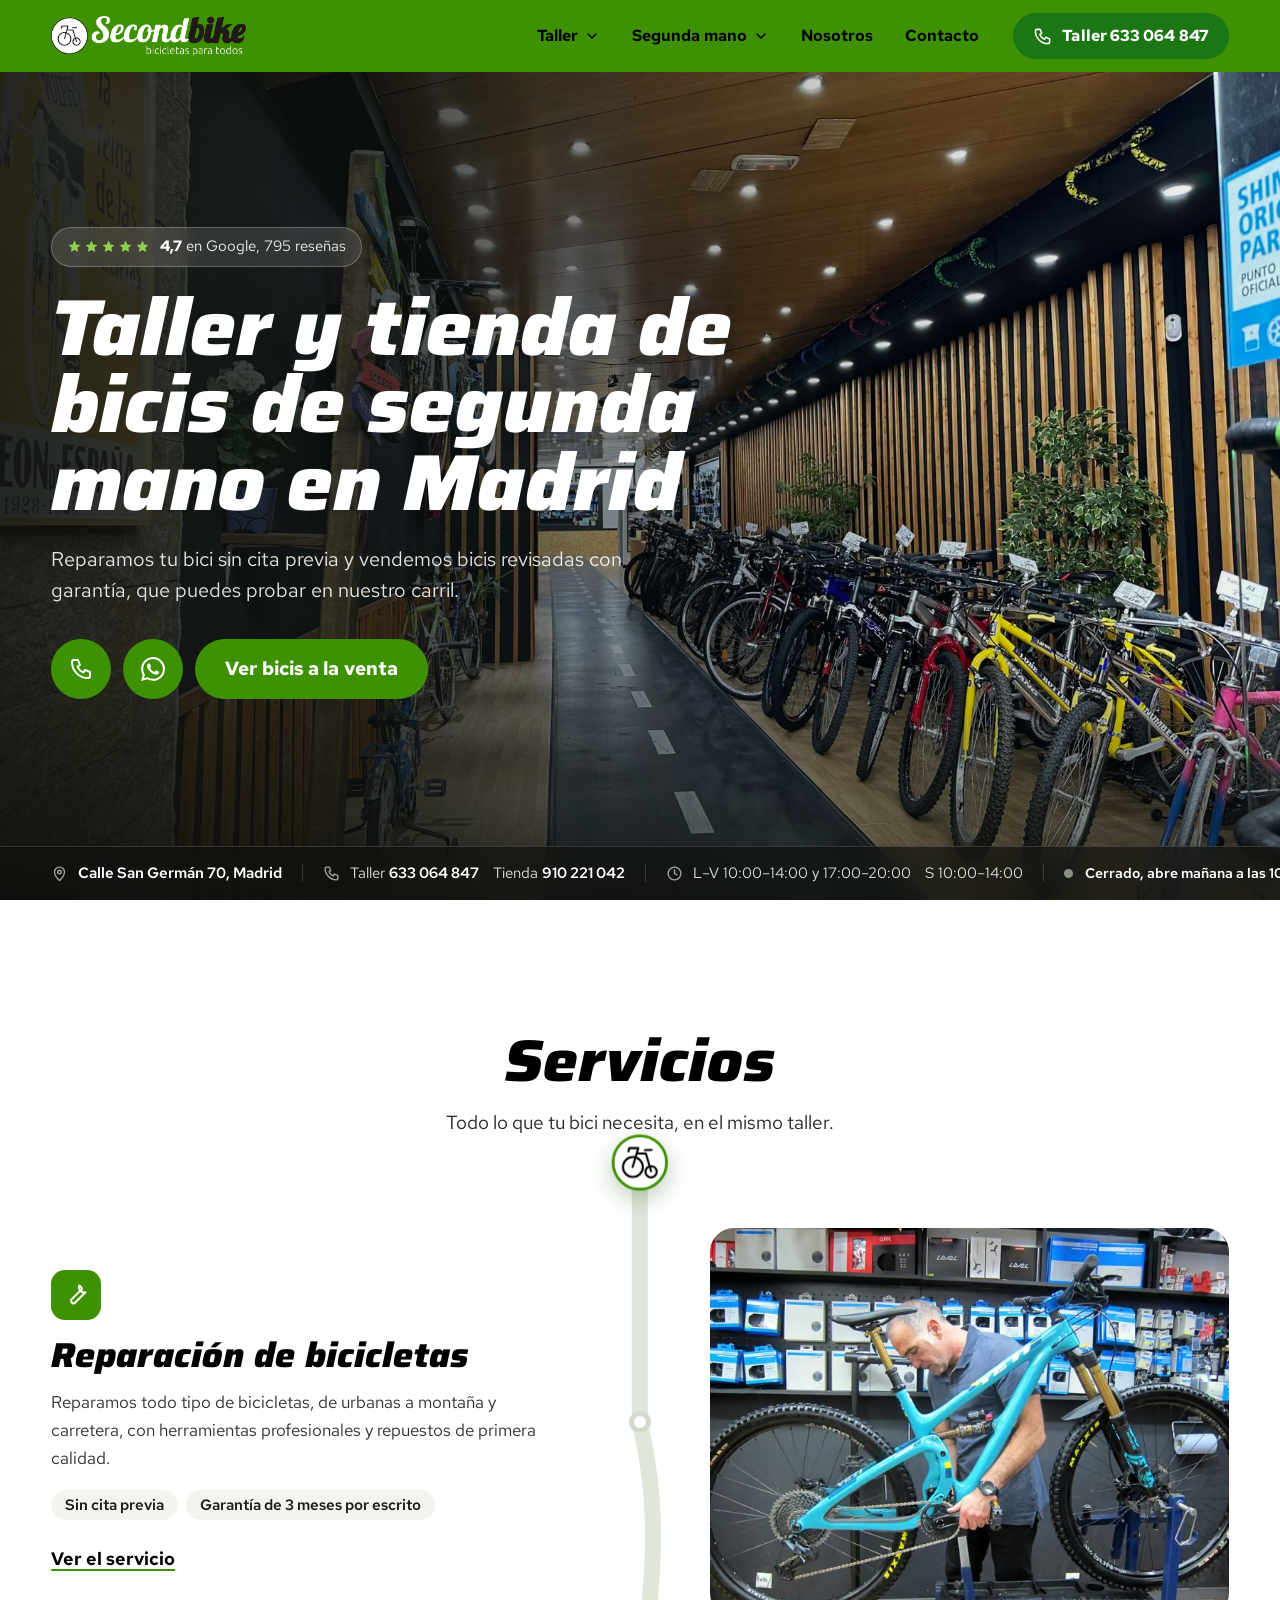
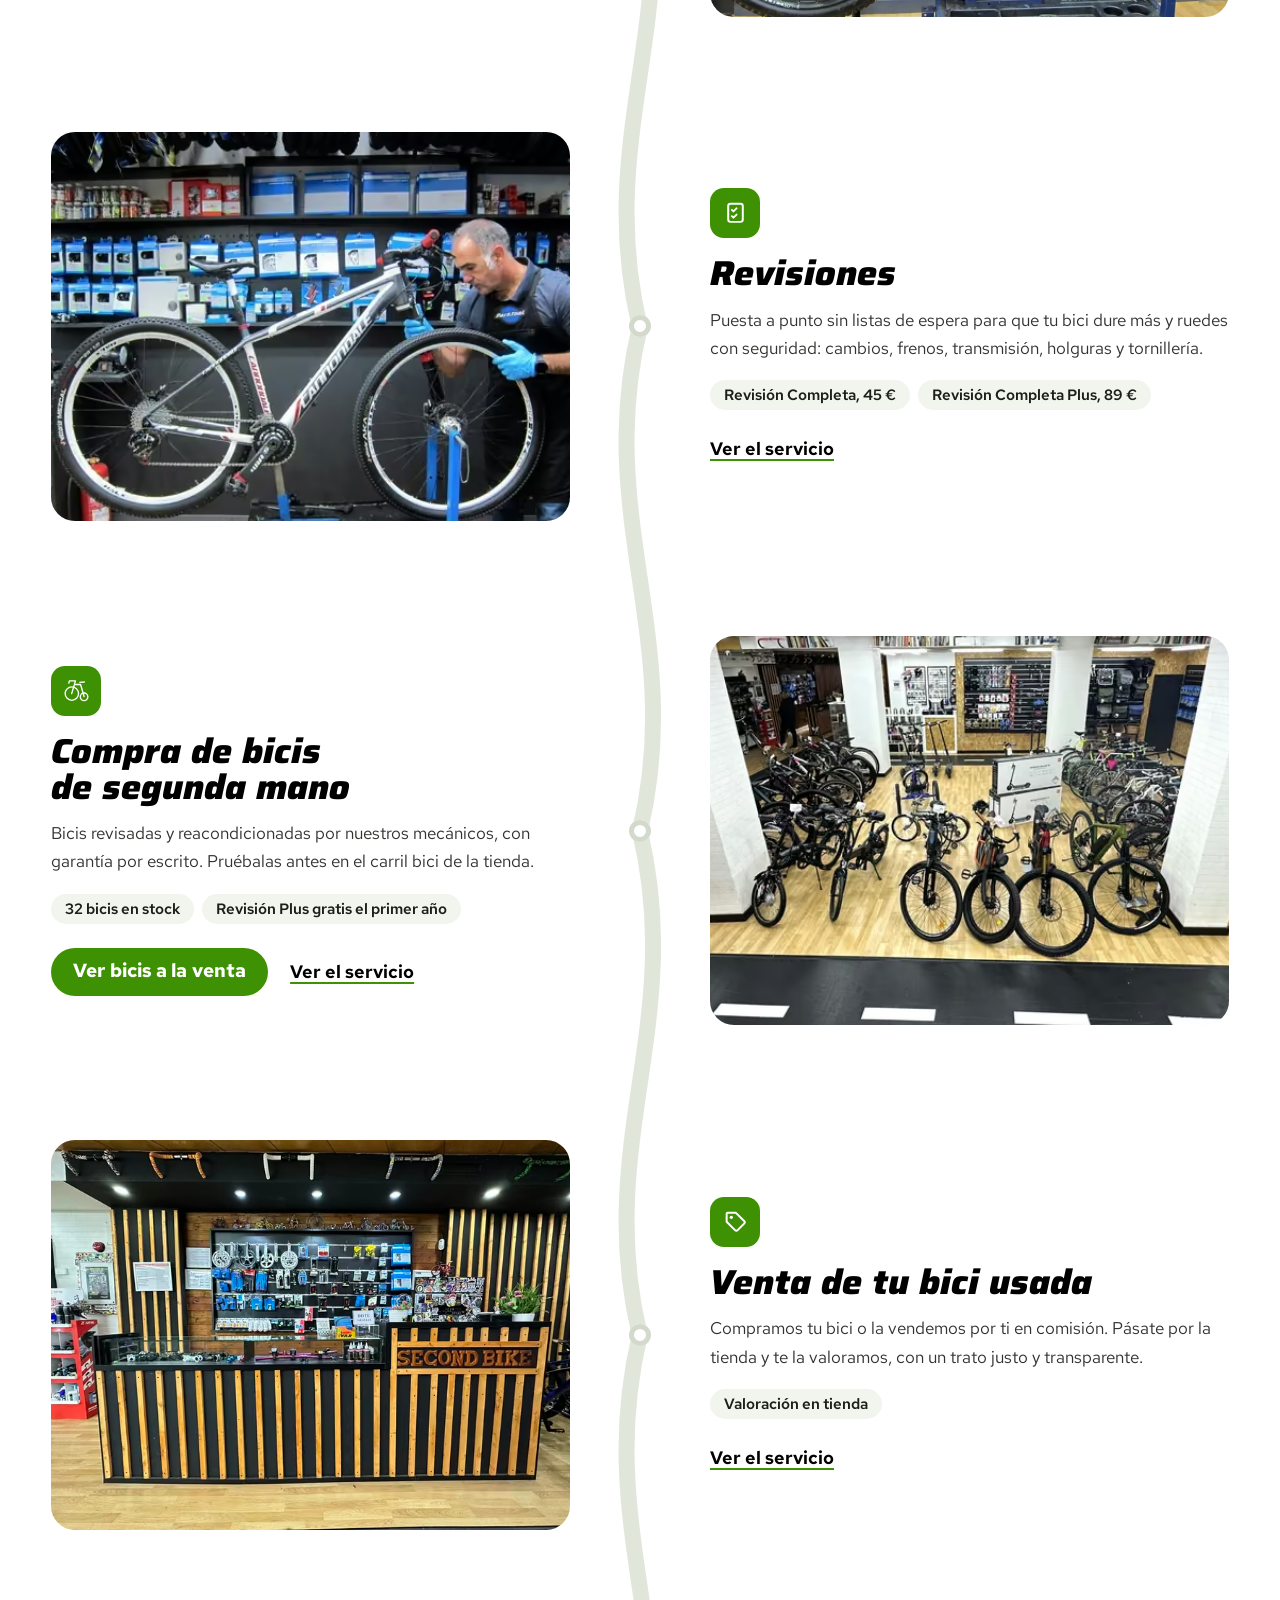
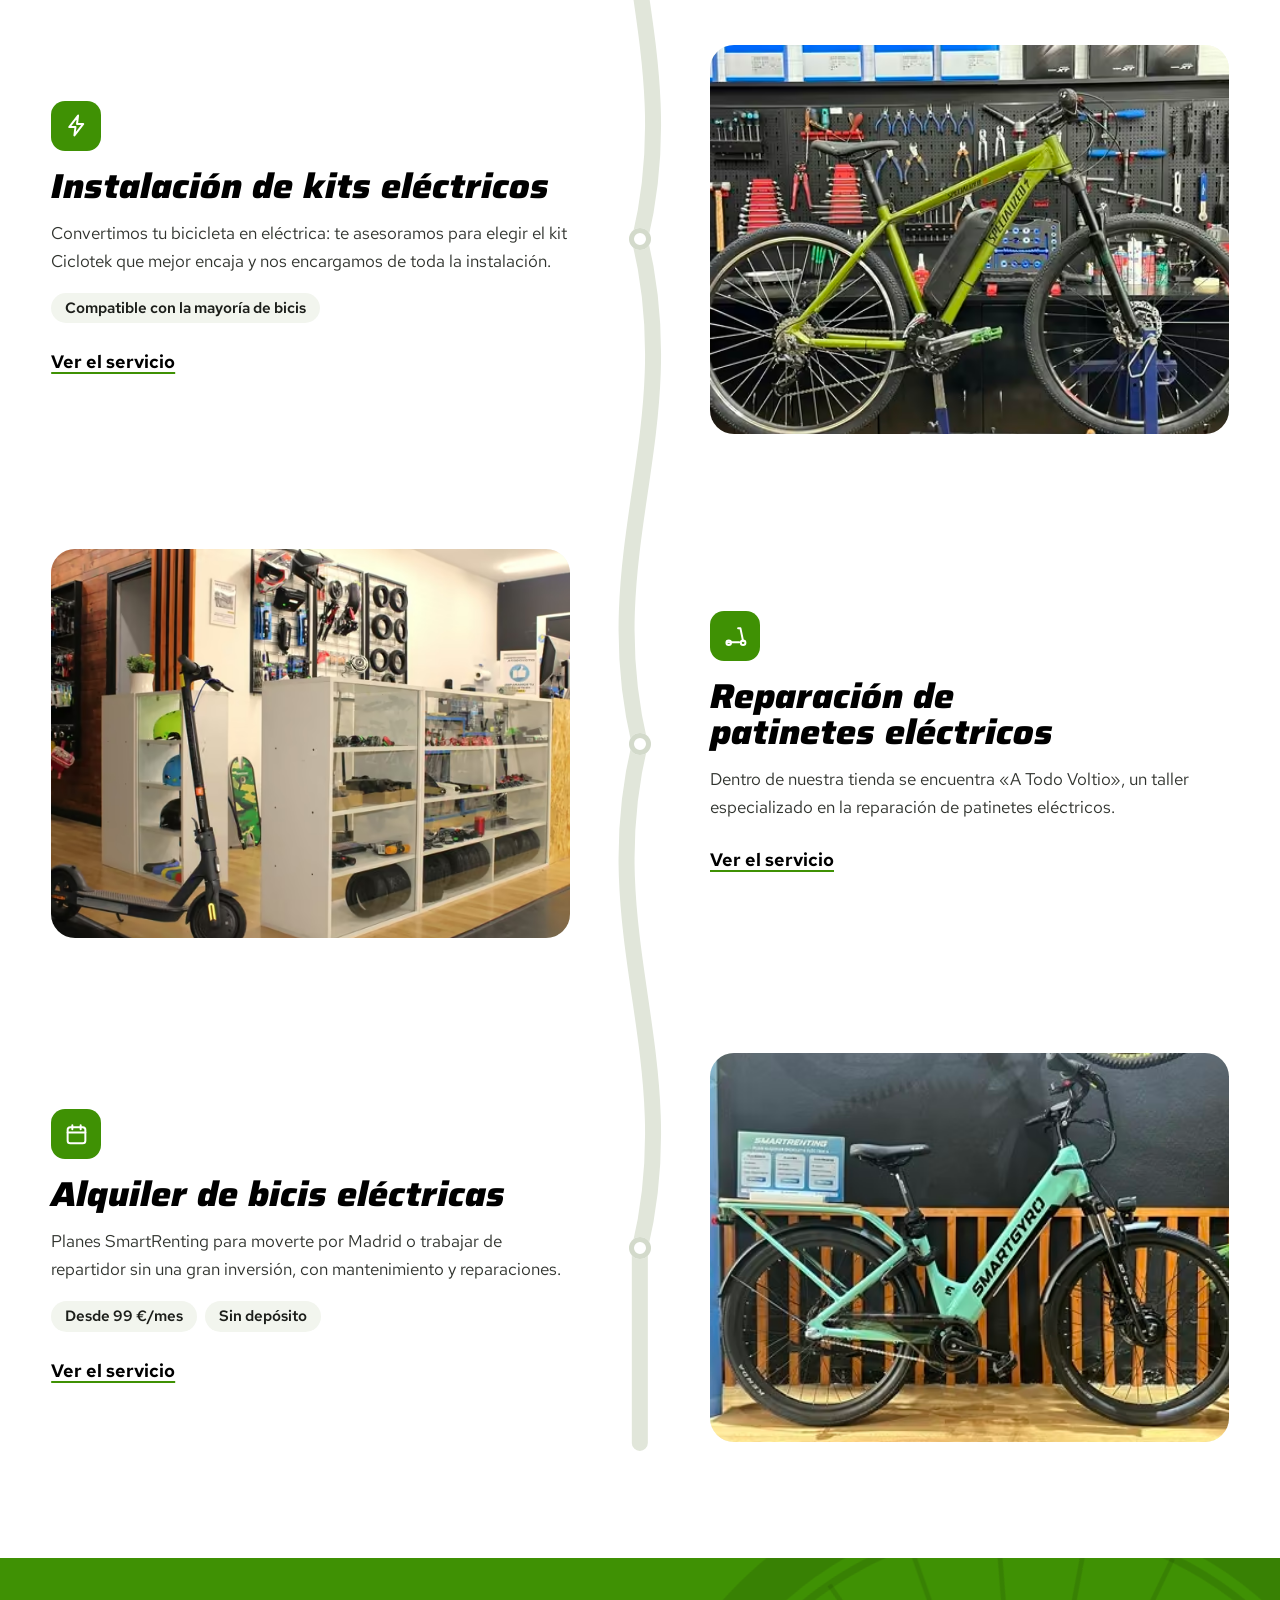
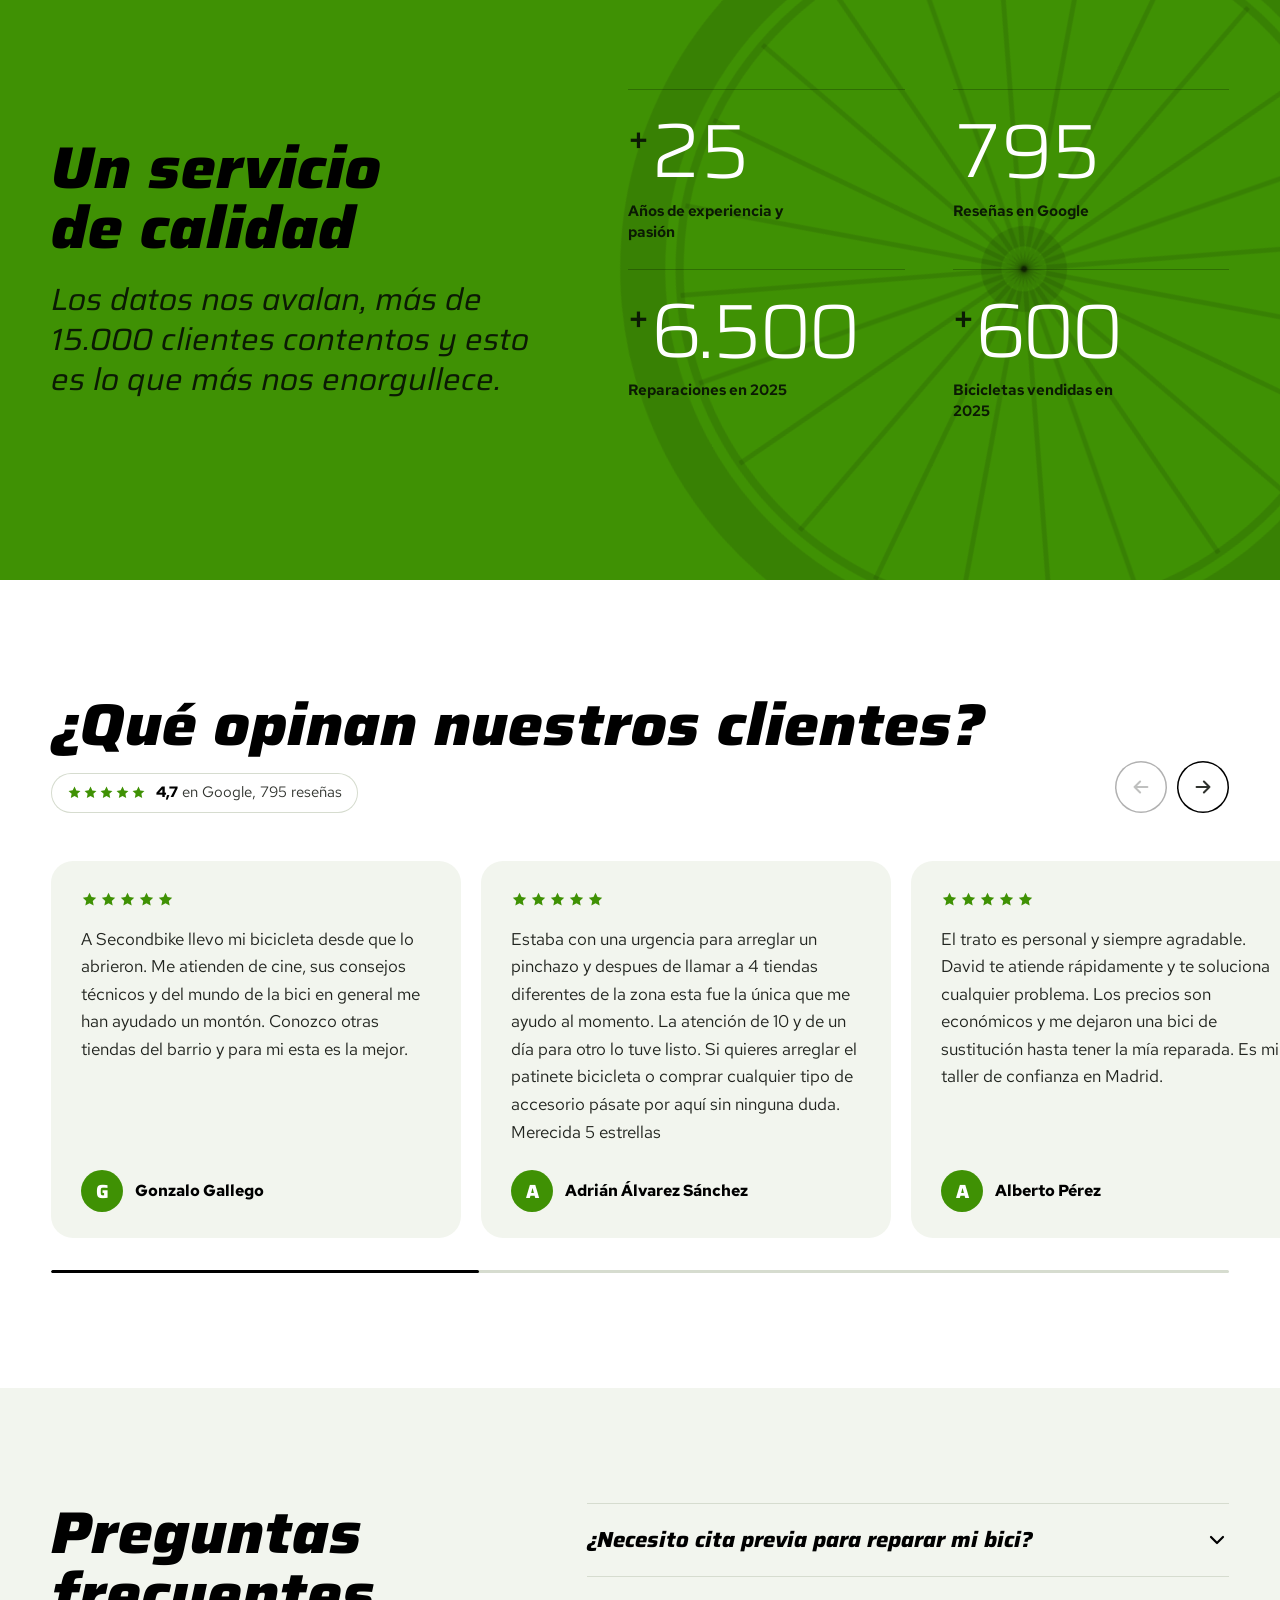
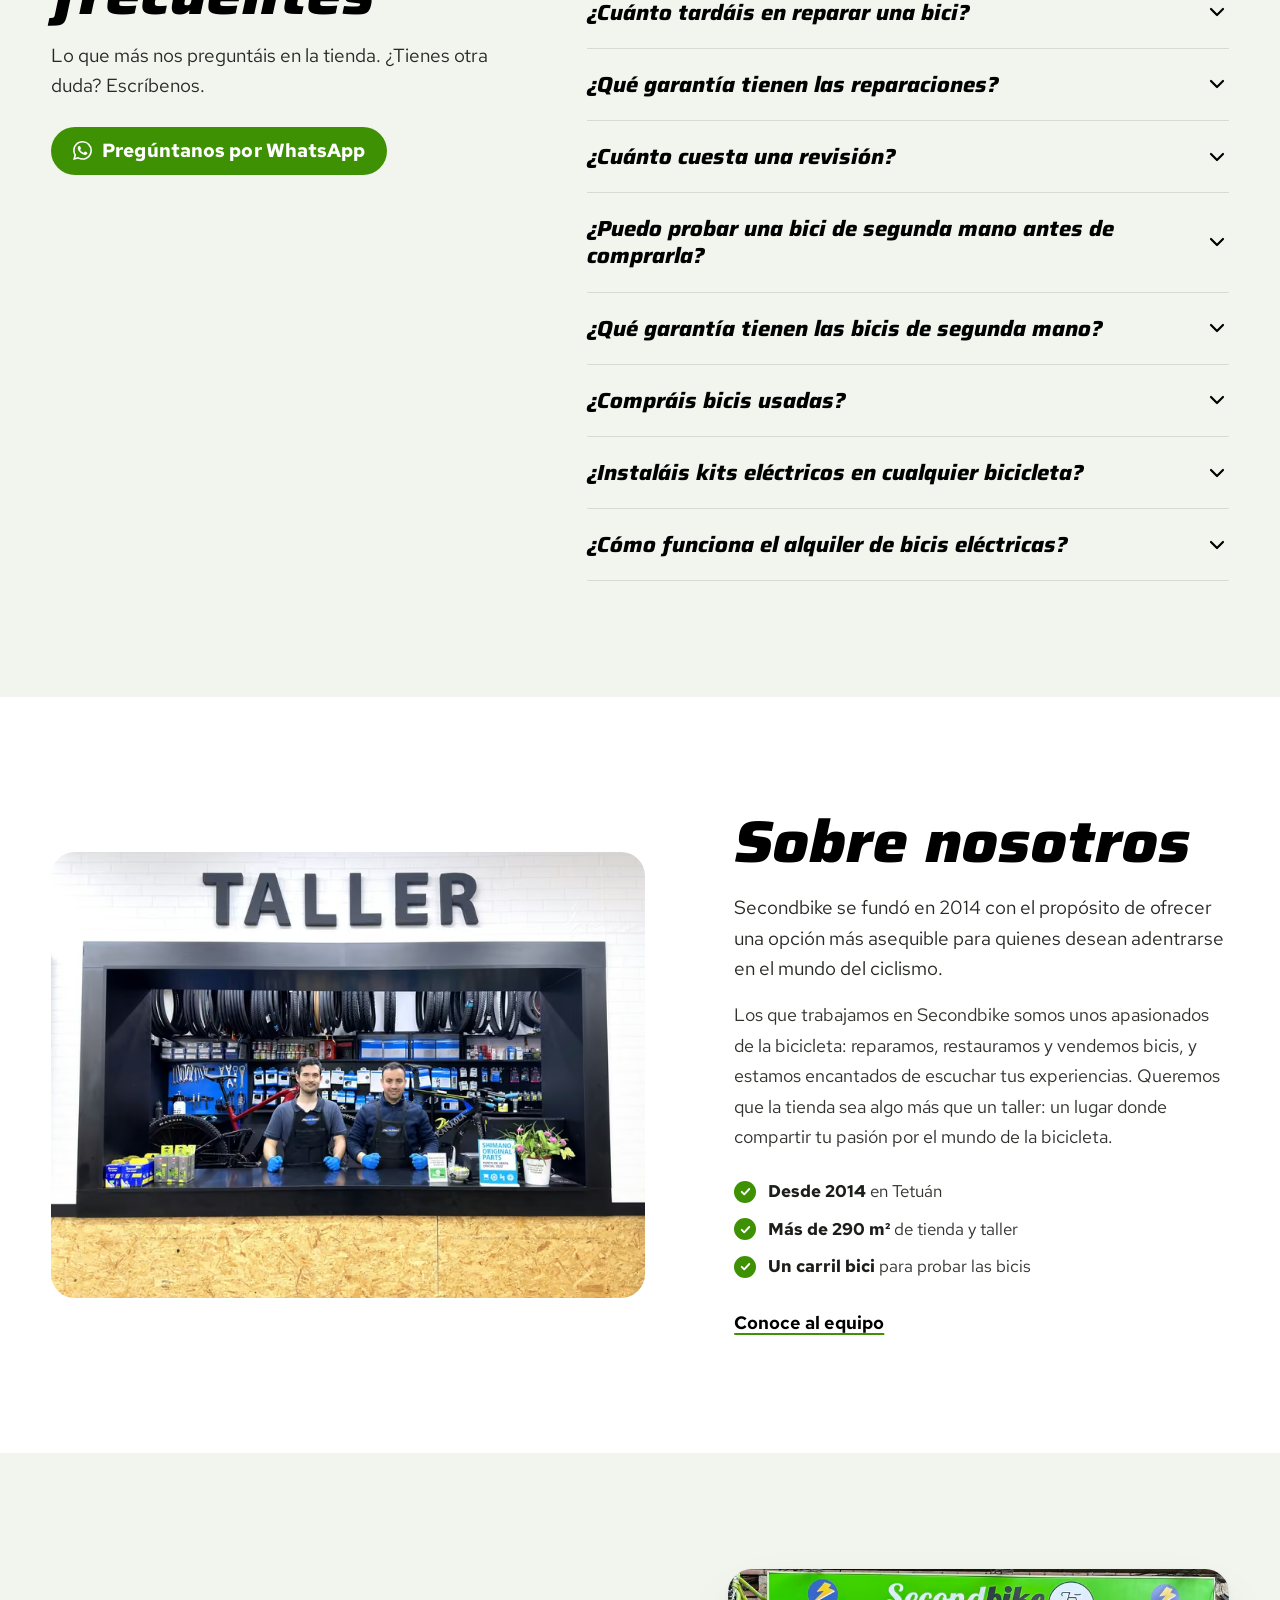
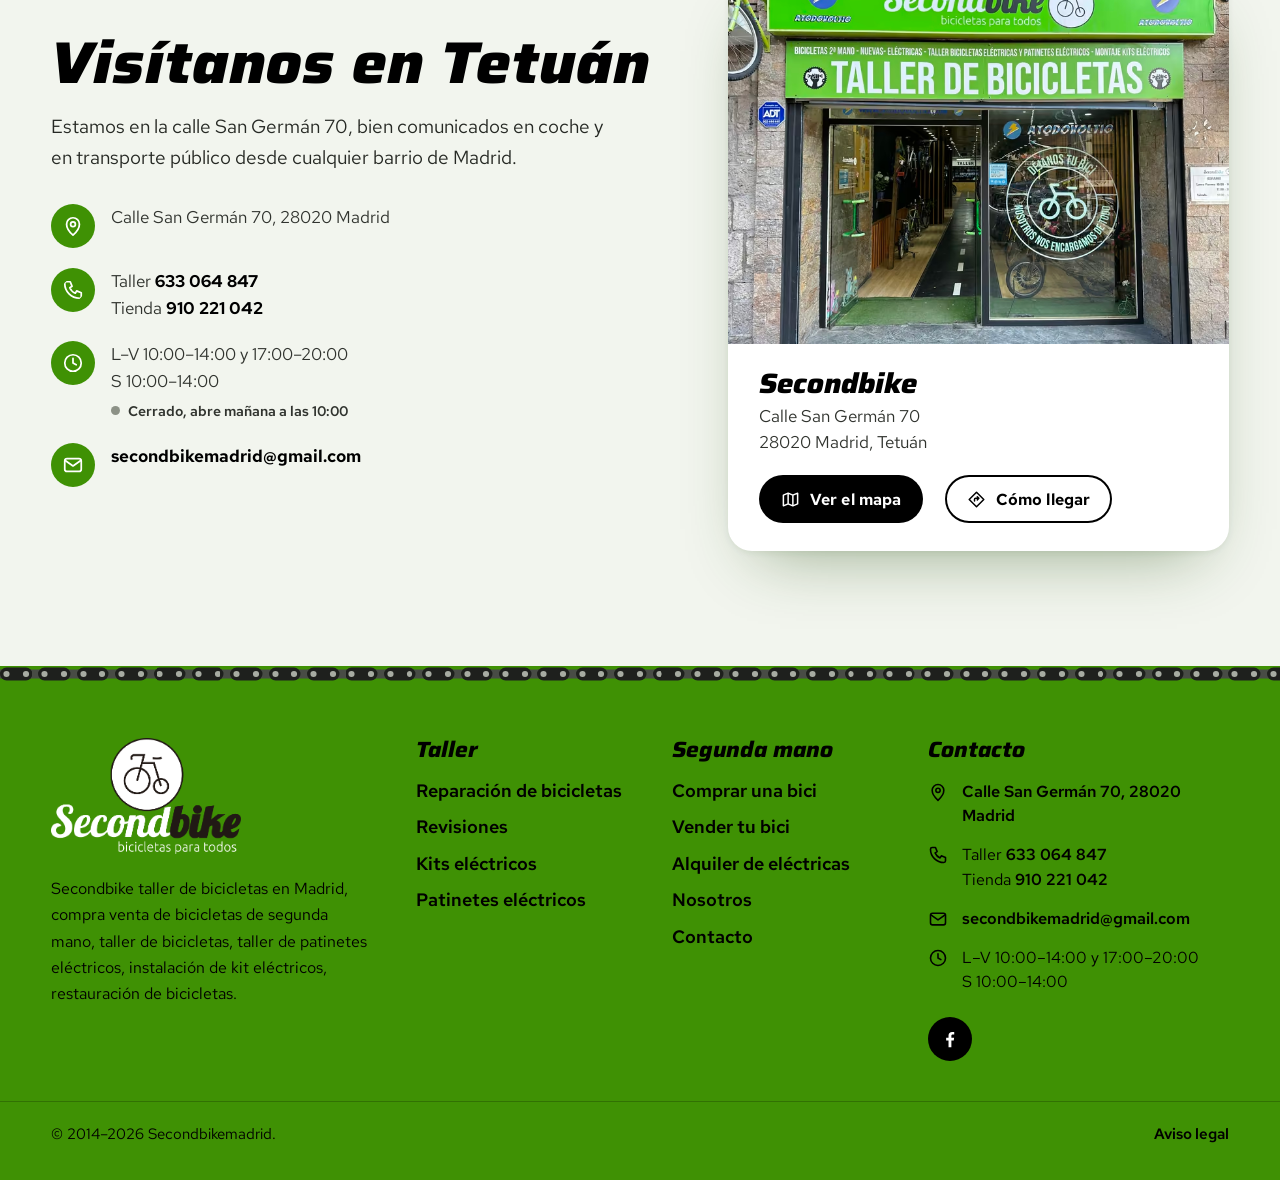
==== commit 96a26b02: "design: v3.1 — sin cadena bajo el menú y cabecera móvil alineada - Fuera la cadena animada bajo la c" ====
--- a/index.html
+++ b/index.html
@@ -179,8 +179,6 @@
       <button type="button" class="cab__menu" aria-expanded="false" aria-controls="menu-movil"><svg aria-hidden="true"><use href="#i-menu"/></svg><span>Menú</span></button>
     </div>
   </div>
-  <!-- La cadena: corre al hacer scroll -->
-  <div class="cadena" aria-hidden="true"></div>
 </header>
 
 <!-- Menú en móvil y tableta -->
--- a/assets/css/global.css
+++ b/assets/css/global.css
@@ -1,6 +1,6 @@
 /* =====================================================================
    SECONDBIKE — global.css · Dirección "Carril" (v2)
-   Sin líneas discontinuas. Dos recursos del taller: la cadena de la bici
+   Sin líneas discontinuas ni cadena bajo la cabecera. Recursos del taller: la cadena de la bici (solo sobre el pie),
    (bajo la cabecera, corre al hacer scroll; y sobre el pie) y la
    persiana metálica que se levanta en cada servicio. La carretera de los
    servicios es asfalto liso, con la bici del logo pedaleando.
@@ -83,7 +83,7 @@
   --margen:clamp(16px,4vw,56px);
   --sec:clamp(72px,9vw,136px);
   --cab-alto:72px;
-  --cadena-alto:12px;
+  --cadena-alto:0px;        /* sin cadena bajo la cabecera (v3.1) */
   --r-isla:24px;            /* las islas de madera redondeadas de su suelo */
   --r-tarjeta:16px;
   --r-pequeno:8px;
@@ -222,7 +222,7 @@
 .mega__pie{display:flex;align-items:center;justify-content:space-between;gap:12px;margin:6px 2px 2px;padding:12px 12px 4px;border-top:1px solid var(--linea);font-size:14px;color:var(--texto-suave)}
 
 .cab__acciones{display:flex;align-items:center;gap:10px;margin-left:auto}
-.nav + .cab__acciones{margin-left:0}
+@media (min-width:1000px){ .nav + .cab__acciones{margin-left:0} }
 .boton--cab{min-height:46px;padding:0 20px;font-size:16px;font-weight:700}
 .solo-ancho{display:none}
 .cab__menu{display:inline-flex;align-items:center;gap:8px;height:44px;padding:0 14px 0 12px;border-radius:var(--r-pill);font-size:15px;font-weight:650;box-shadow:inset 0 0 0 2px var(--negro);transition:transform var(--t-corto) var(--ease)}
@@ -244,12 +244,11 @@
 }
 @media (min-width:1180px){ .solo-ancho{display:inline} }
 
-/* La cadena: placas de acero y rodillos. Bajo la cabecera corre con el scroll (solo transform) */
-.cadena{position:relative;height:var(--cadena-alto);overflow:hidden;background:var(--verde)}
+/* La cadena: placas de acero y rodillos. Solo queda sobre el pie, fija */
+.cadena{position:relative;height:12px;overflow:hidden;background:var(--verde)}
 .cadena::before{
   content:'';position:absolute;top:0;bottom:0;left:-48px;right:0;
   background:url("data:image/svg+xml,%3Csvg xmlns='http://www.w3.org/2000/svg' width='24' height='10' viewBox='0 0 24 10'%3E%3Cg fill='%23484C45'%3E%3Crect x='12' y='2.2' width='20' height='5.6' rx='2.8'/%3E%3Crect x='-12' y='2.2' width='20' height='5.6' rx='2.8'/%3E%3C/g%3E%3Crect x='0' y='1' width='20' height='8' rx='4' fill='%231E201D'/%3E%3Cg fill='%23A7ACA2'%3E%3Ccircle cx='4' cy='5' r='1.9'/%3E%3Ccircle cx='16' cy='5' r='1.9'/%3E%3C/g%3E%3C/svg%3E") 0 50%/28.8px 12px repeat-x;
-  transform:translateX(var(--c,0px));will-change:transform;
 }
 /* ---------- Estado abierto / cerrado (se calcula con su horario) ---------- */
 .estado{align-items:center;gap:8px;margin:0;font-size:14px;font-weight:600;line-height:1.3;white-space:nowrap}
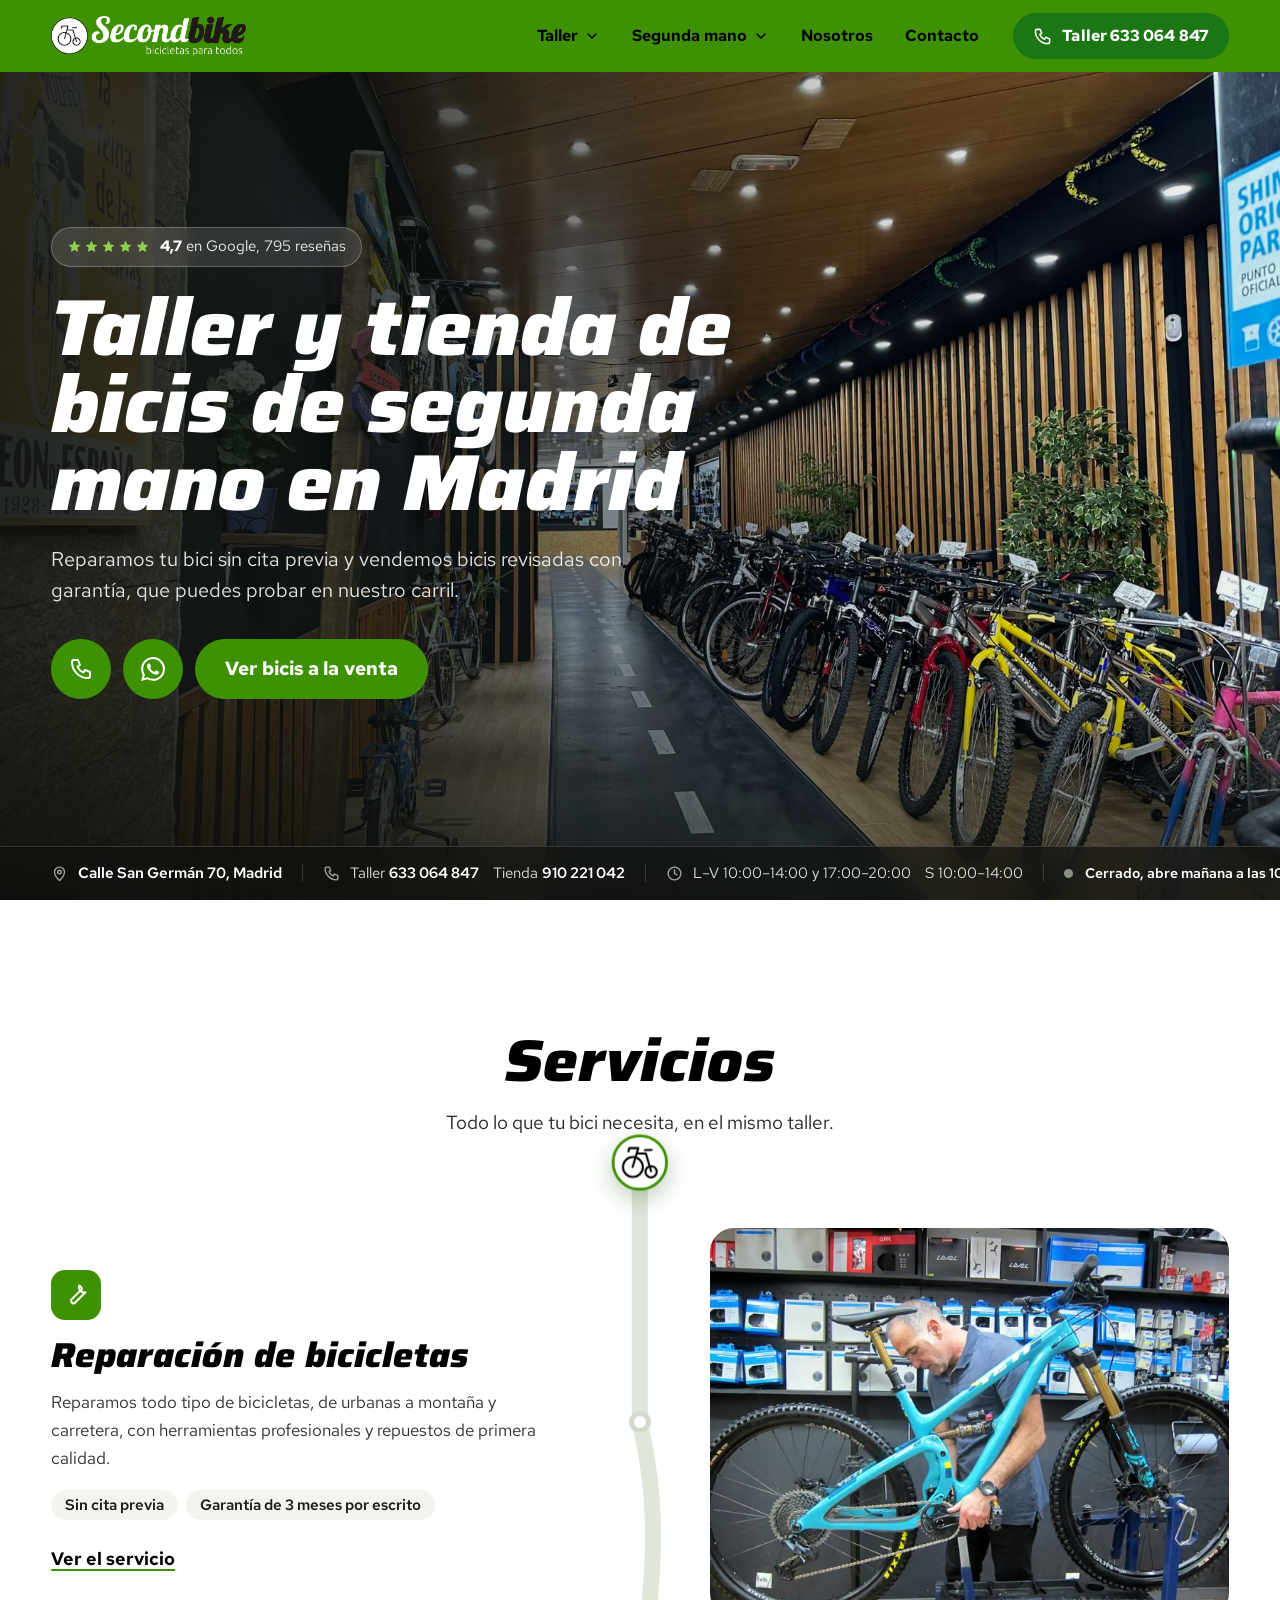
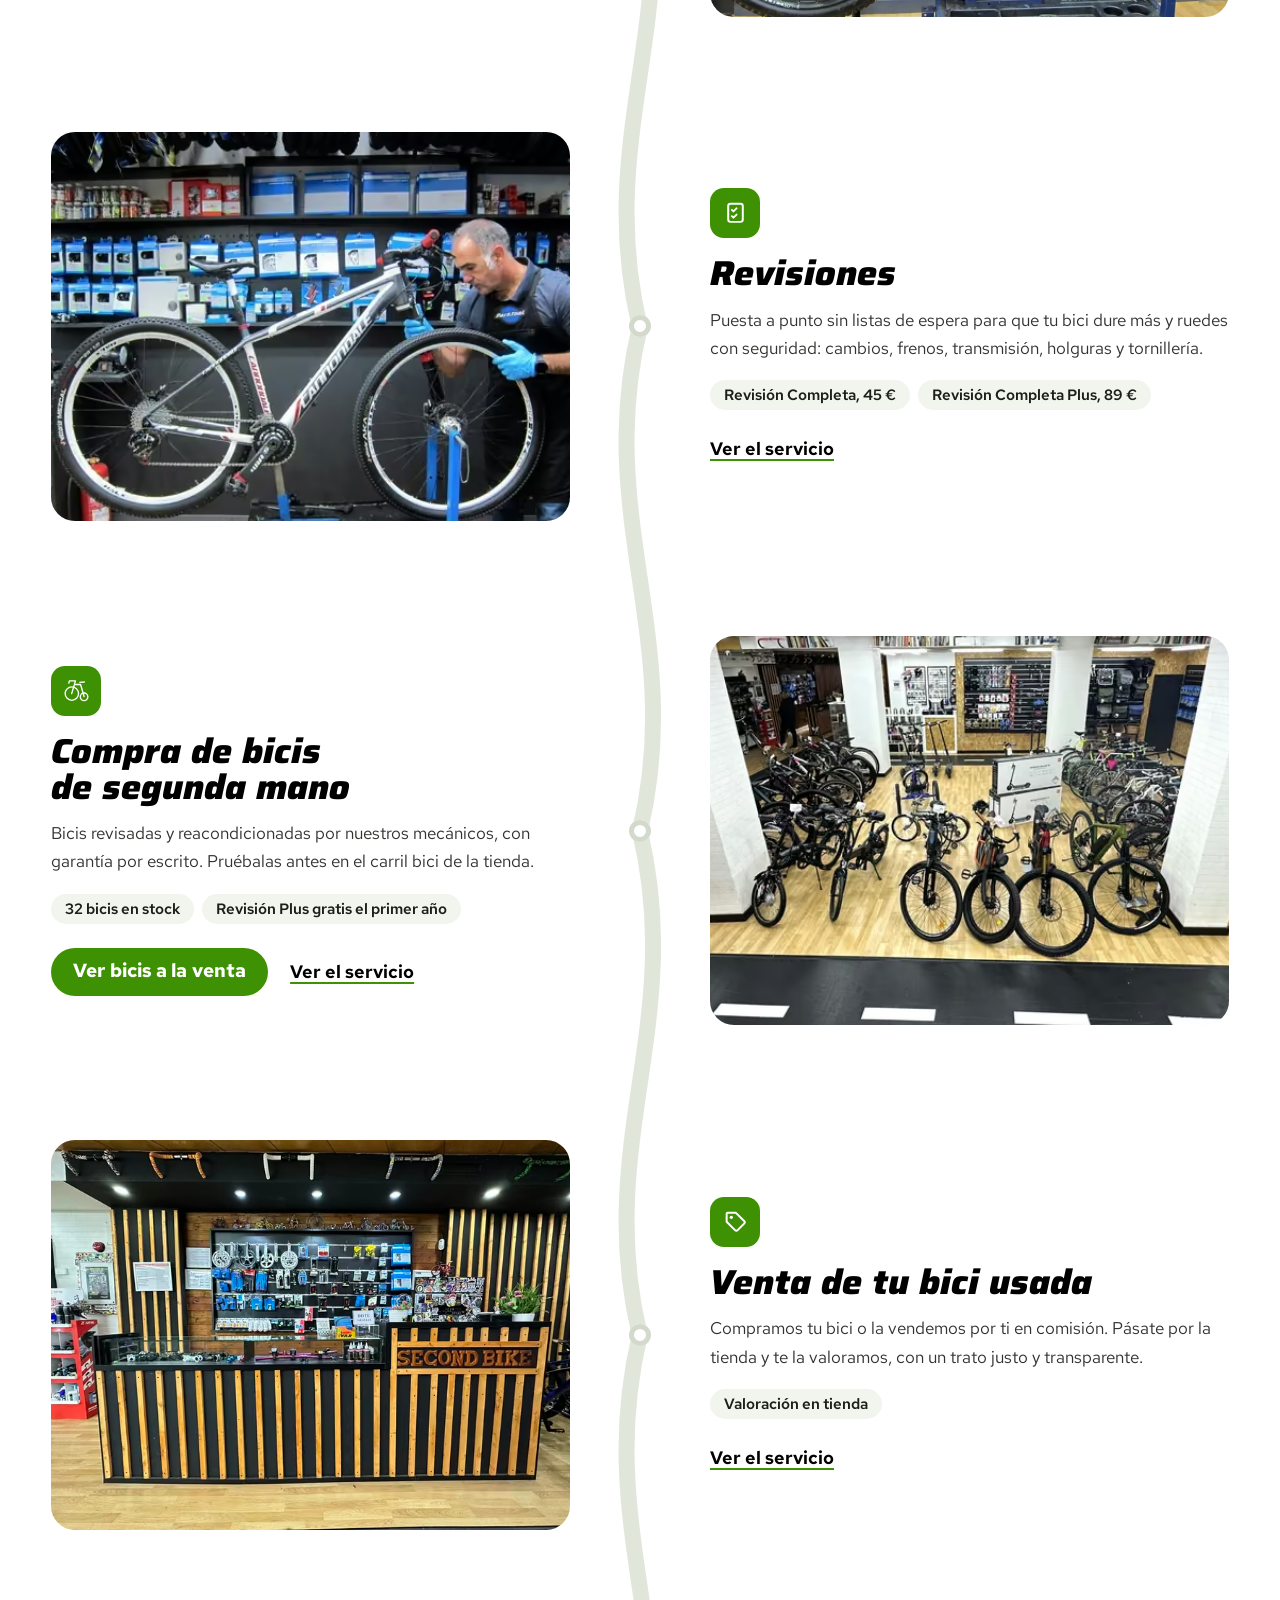
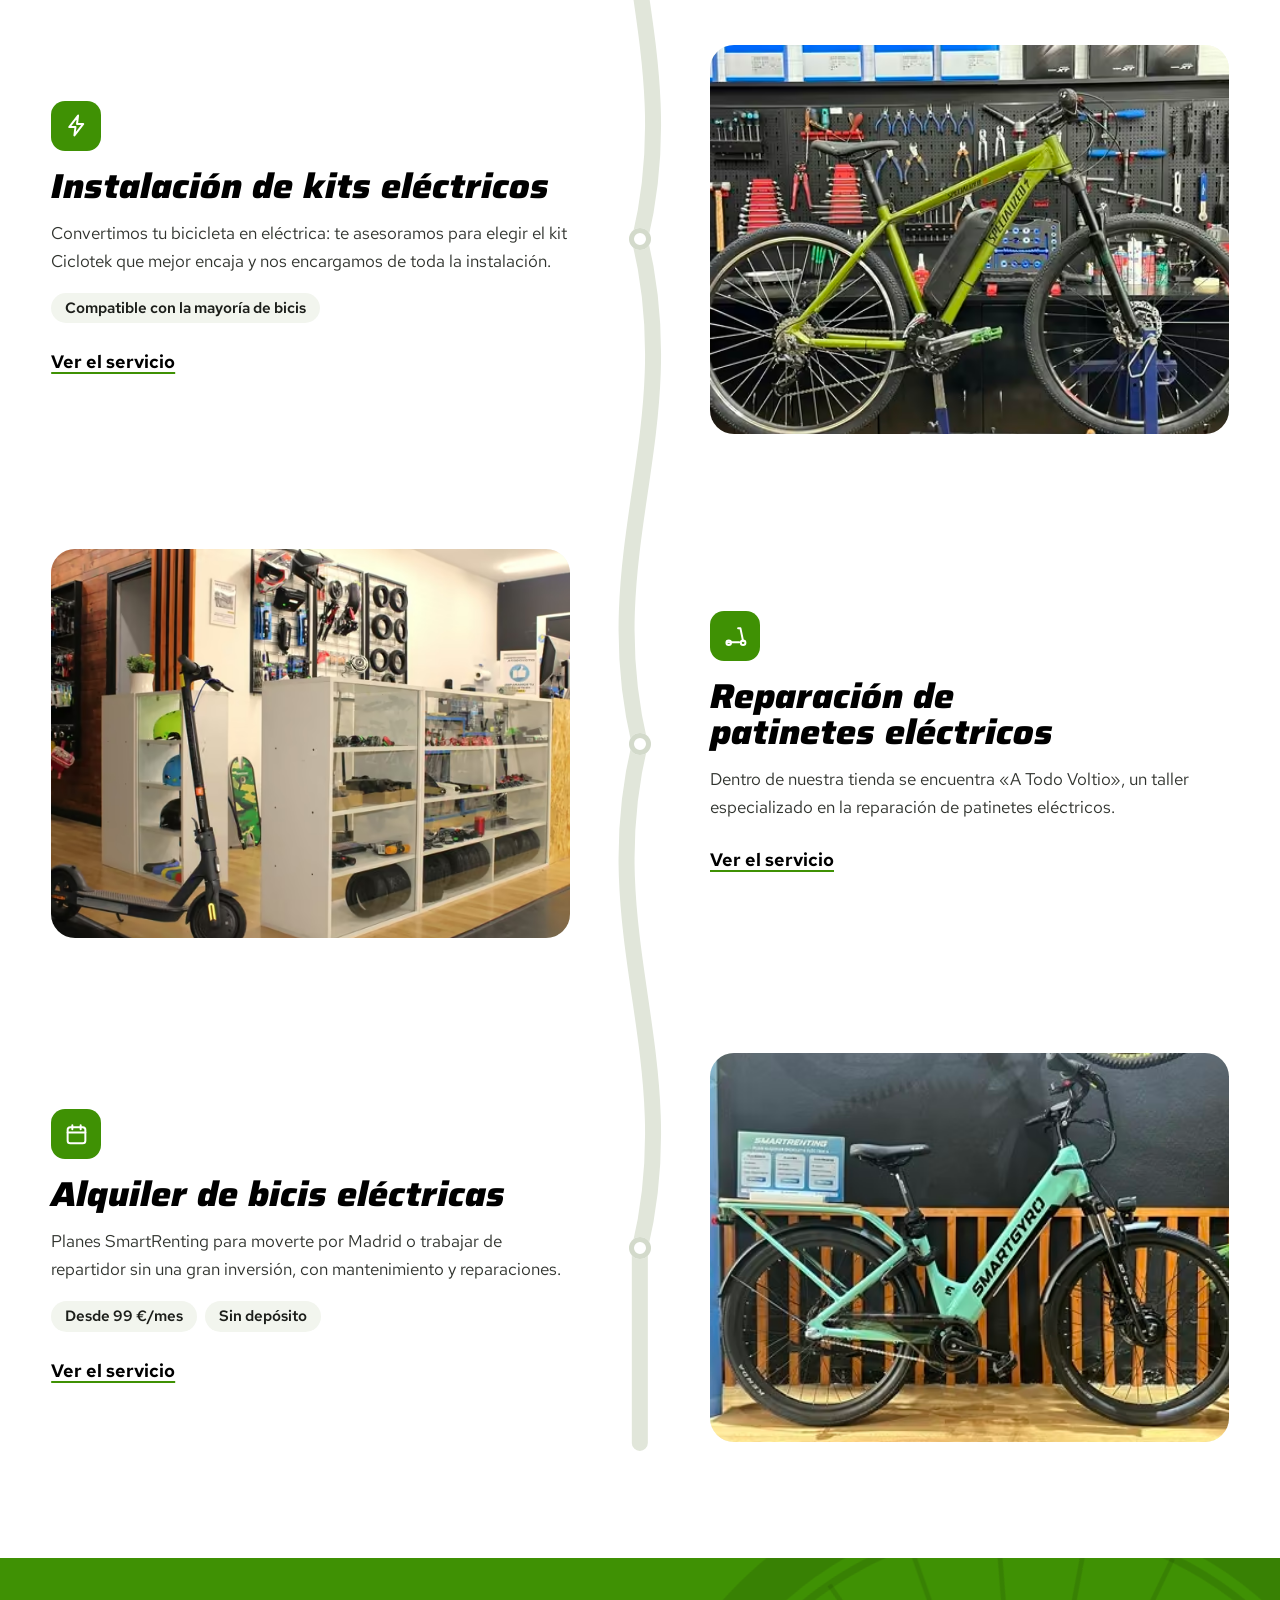
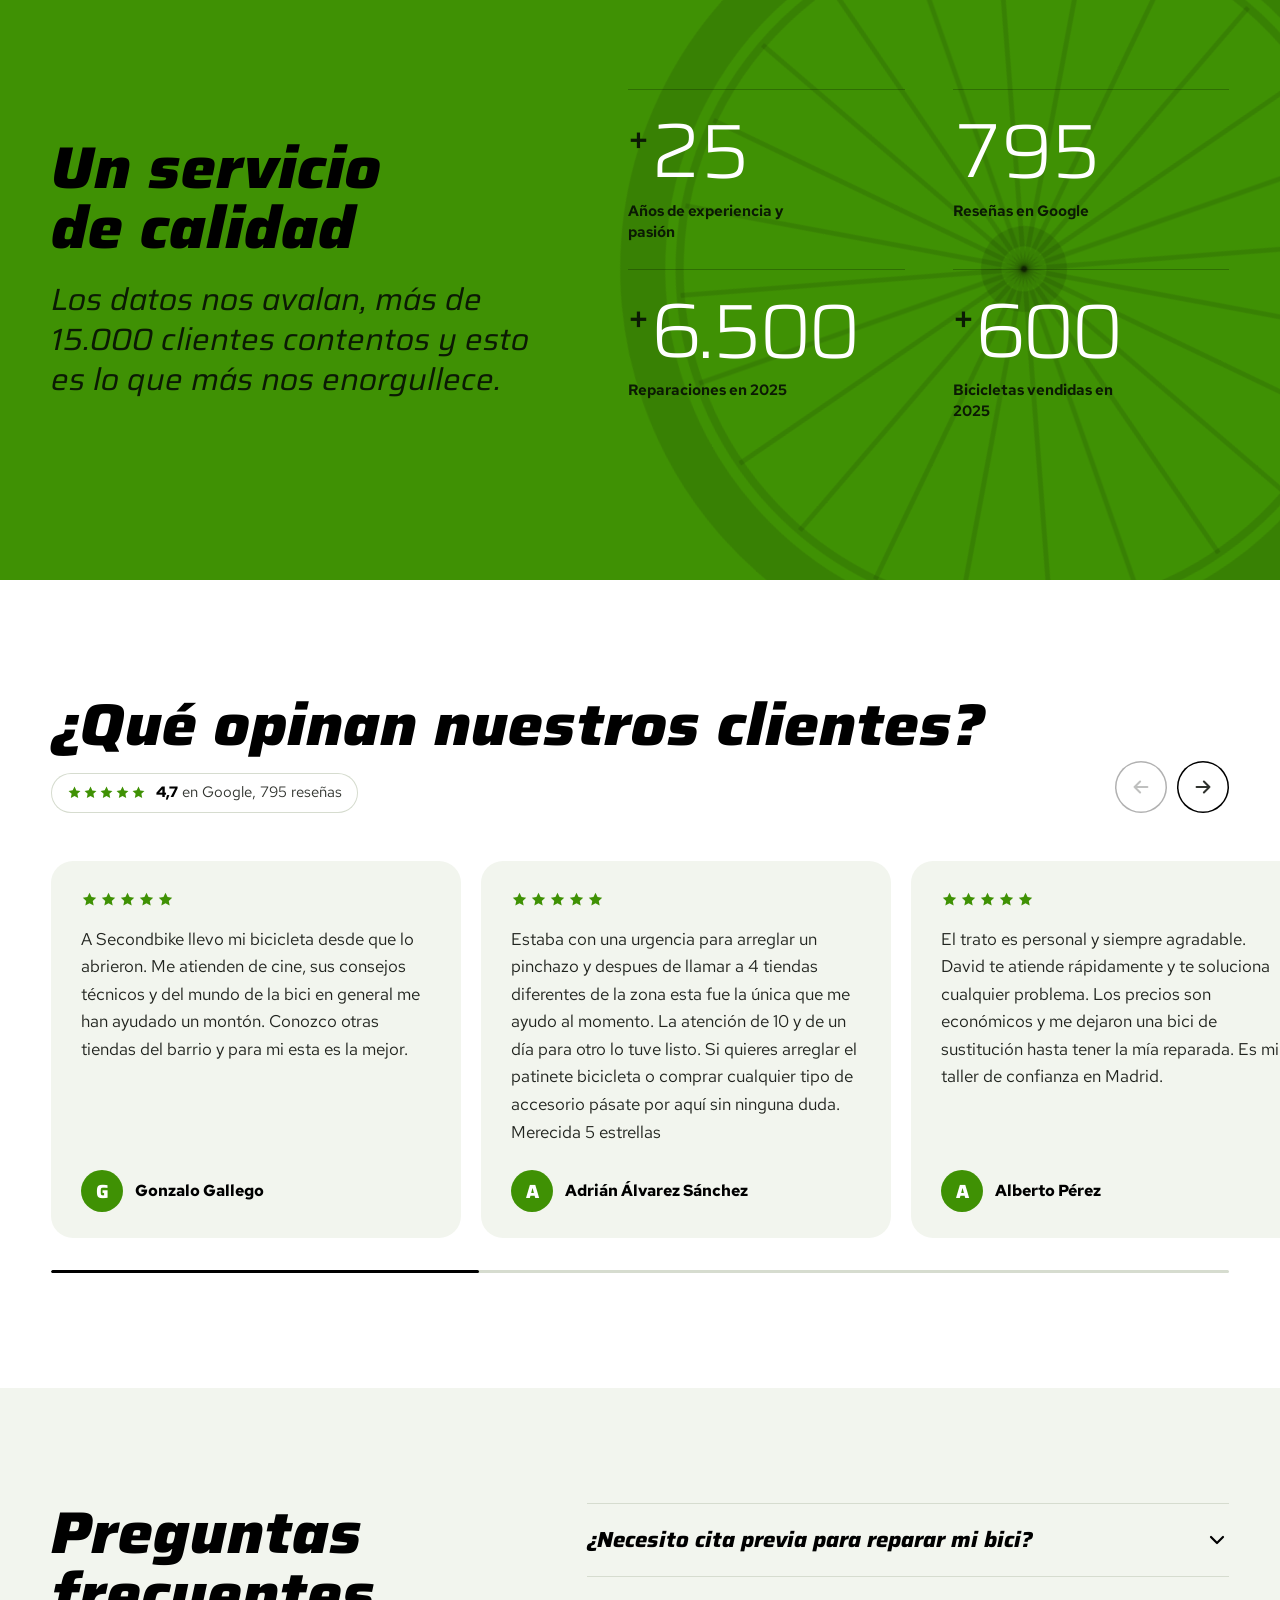
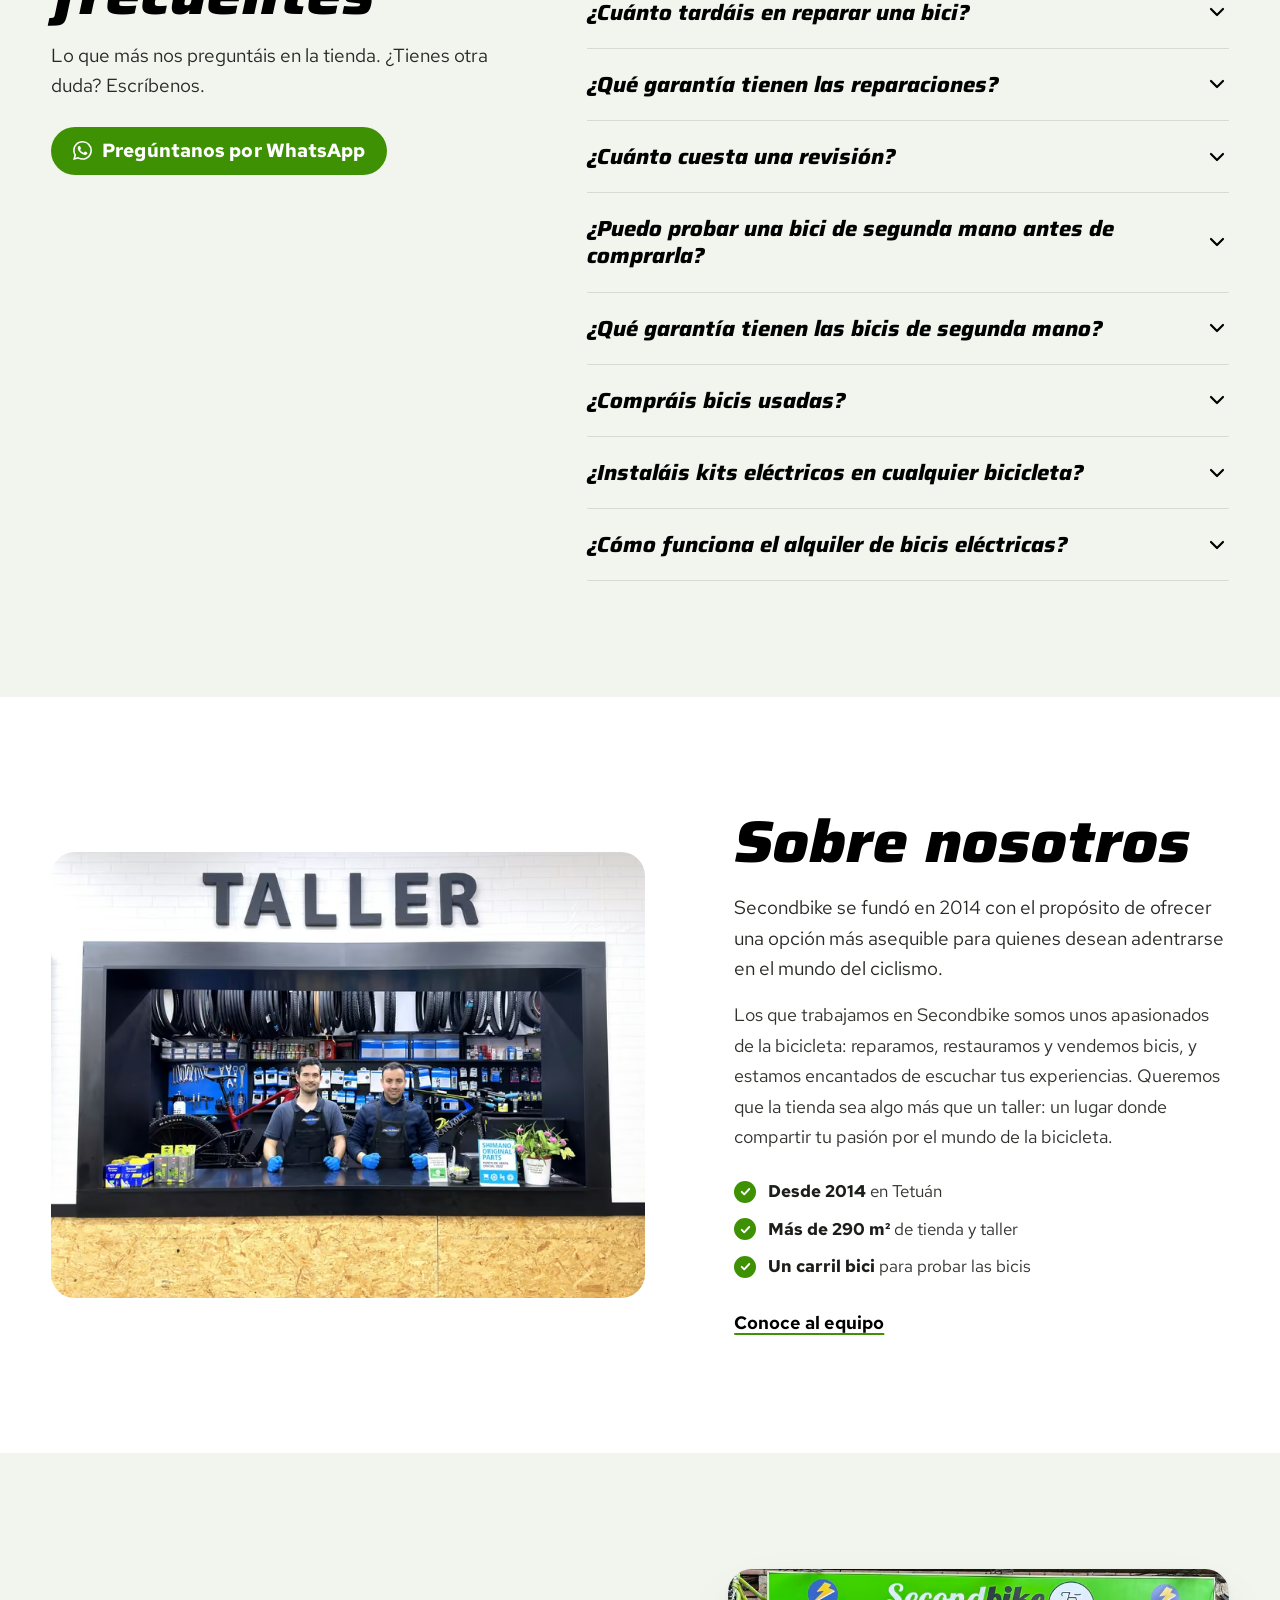
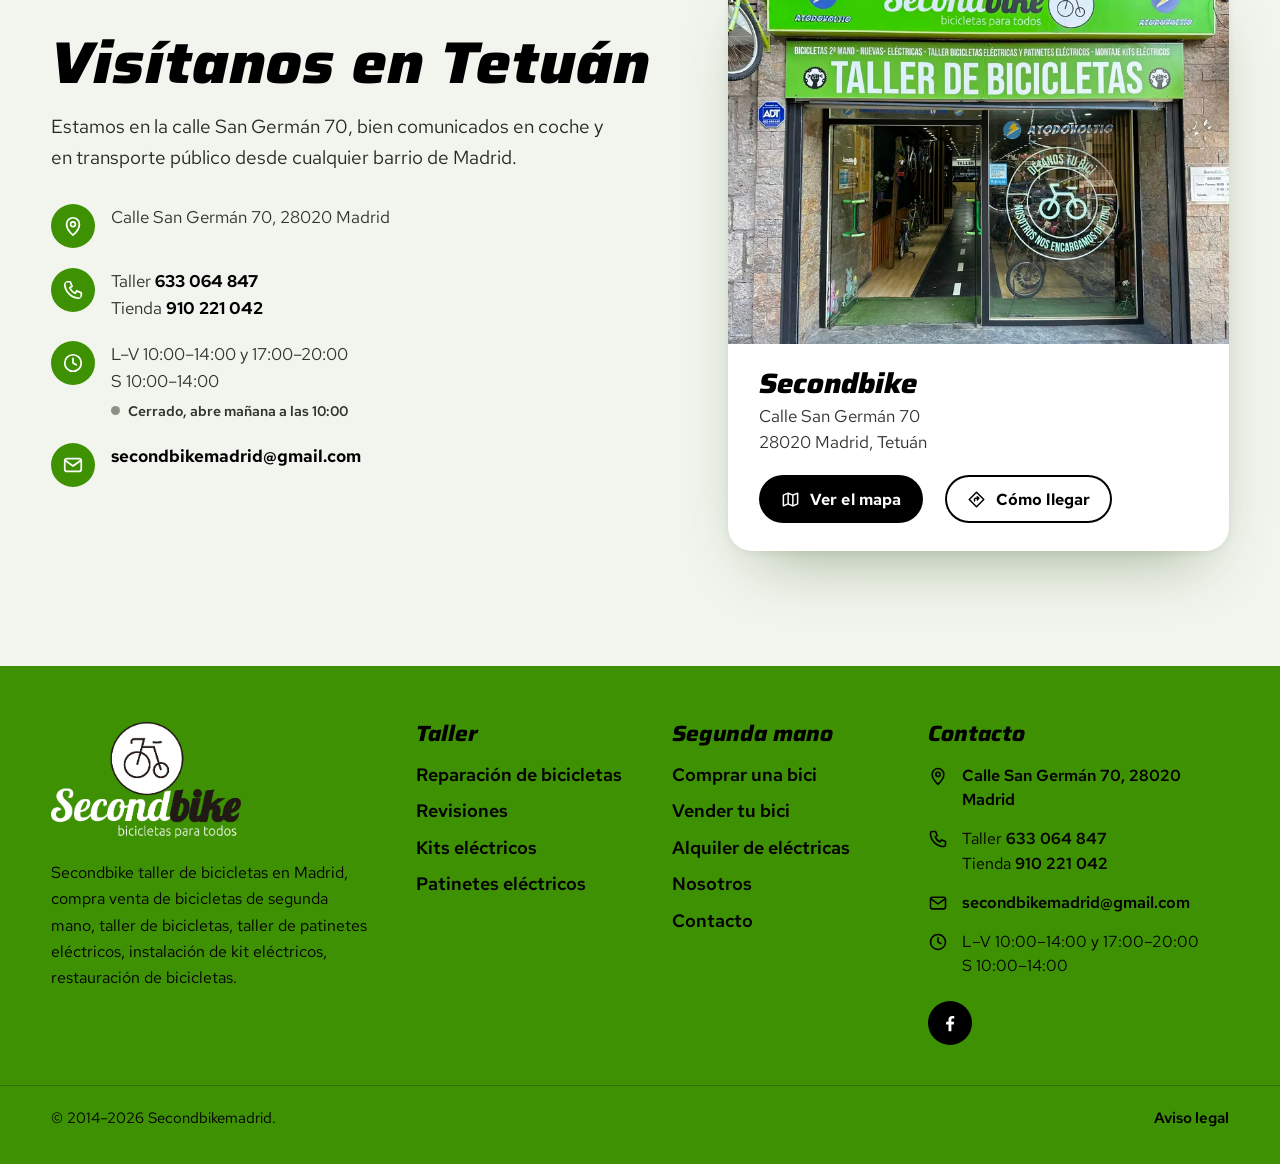
==== commit 3f35740c: "design: v3.2 — sin cadenas y cabecera sin efecto al hacer scroll - Fuera la cadena del pie. - La cab" ====
--- a/index.html
+++ b/index.html
@@ -16,8 +16,8 @@
 <link rel="preload" href="assets/fonts/red-hat-text.woff2" as="font" type="font/woff2" crossorigin>
 <link rel="preload" href="assets/img/hero-carril-tienda-1200.avif" as="image" type="image/avif" media="(min-width: 700px)">
 <link rel="preload" href="assets/img/hero-carril-tienda-768.avif" as="image" type="image/avif" media="(max-width: 699px)">
-<link rel="stylesheet" href="assets/css/global.css">
-<link rel="stylesheet" href="assets/css/home.css">
+<link rel="stylesheet" href="assets/css/global.css?v=3.2">
+<link rel="stylesheet" href="assets/css/home.css?v=3.2">
 <link rel="icon" href="data:image/svg+xml,<svg xmlns='http://www.w3.org/2000/svg' viewBox='0 0 32 32'><circle cx='16' cy='16' r='15' fill='%233F9104'/><circle cx='16' cy='16' r='12.2' fill='white'/><g fill='none' stroke='black' stroke-width='1.6' stroke-linecap='round' stroke-linejoin='round'><circle cx='12.6' cy='19.2' r='4.6'/><circle cx='21.2' cy='21.4' r='2.6'/><path d='M10.4 12.1 10.9 10.5H15.1L12.6 19.2M14.4 13.1H18.6L21.2 21.4M18.2 11.4c1-.3 2.1.2 3.2-.2'/></g></svg>">
 <script type="application/ld+json">
 {
@@ -523,7 +523,6 @@
 
 <!-- ============================ PIE ============================ -->
 <footer class="pie">
-  <div class="cadena cadena--pie" aria-hidden="true"></div>
   <div class="env pie__rejilla">
     <div class="pie__marca">
       <img src="assets/img/logo-secondbike.png" width="515" height="313" alt="Secondbike, bicicletas para todos" loading="lazy">
@@ -566,6 +565,6 @@
 <!-- WhatsApp flotante en escritorio -->
 <a class="wa-flotante" href="https://wa.me/34633064847" target="_blank" rel="noopener" data-wa><svg aria-hidden="true"><use href="#i-wa"/></svg><span>¿Hola, en qué podemos ayudarte?</span></a>
 
-<script src="assets/js/main.js" defer></script>
+<script src="assets/js/main.js?v=3.2" defer></script>
 </body>
 </html>
--- a/assets/css/global.css
+++ b/assets/css/global.css
@@ -1,10 +1,11 @@
 /* =====================================================================
-   SECONDBIKE — global.css · Dirección "Carril" (v2)
-   Sin líneas discontinuas ni cadena bajo la cabecera. Recursos del taller: la cadena de la bici (solo sobre el pie),
-   (bajo la cabecera, corre al hacer scroll; y sobre el pie) y la
-   persiana metálica que se levanta en cada servicio. La carretera de los
-   servicios es asfalto liso, con la bici del logo pedaleando.
-   Colores: los suyos. Verde de su cabecera, negro de sus botones, blanco.
+   SECONDBIKE — global.css · Dirección "Carril" (v3.2)
+   Cabecera fija en el verde de su menú, siempre del mismo alto y sin
+   efectos al hacer scroll. Sin líneas discontinuas ni cadenas: el único
+   recurso del taller es la carretera de los servicios, por la que baja la
+   rueda del logo.
+   Colores: los suyos. Verde de su menú (#3F9104), su verde activo
+   (#1B7613), negro de sus botones y blanco.
    ===================================================================== */
 
 /* ---------- Fuentes autoalojadas (subconjunto latino, variables) ---------- */
@@ -51,7 +52,7 @@
   --negro:#000000;          /* su primario: botones */
   --blanco:#FFFFFF;
 
-  /* El taller: asfalto del carril y acero de la cadena */
+  /* El taller: asfalto del carril */
   --asfalto:#262825;
   --acero:#A7ACA2;
 
@@ -185,8 +186,6 @@
 
 /* ---------- Cabecera: su verde, texto negro como el "bike" del logo ---------- */
 .cab{position:sticky;top:0;z-index:50;background:var(--verde);color:var(--negro)}
-.cab::after{content:'';position:absolute;inset:auto 0 calc(-1 * var(--cadena-alto) - 18px) 0;height:18px;background:linear-gradient(rgba(30,74,11,.12),rgba(30,74,11,0));opacity:0;transition:opacity var(--t-corto) var(--ease);pointer-events:none}
-.cab[data-scroll="si"]::after{opacity:1}
 .cab__fila{height:var(--cab-alto);display:flex;align-items:center;gap:24px}
 .logo{flex:none;display:block;border-radius:6px}
 .logo img{height:40px;width:auto}
@@ -244,12 +243,6 @@
 }
 @media (min-width:1180px){ .solo-ancho{display:inline} }
 
-/* La cadena: placas de acero y rodillos. Solo queda sobre el pie, fija */
-.cadena{position:relative;height:12px;overflow:hidden;background:var(--verde)}
-.cadena::before{
-  content:'';position:absolute;top:0;bottom:0;left:-48px;right:0;
-  background:url("data:image/svg+xml,%3Csvg xmlns='http://www.w3.org/2000/svg' width='24' height='10' viewBox='0 0 24 10'%3E%3Cg fill='%23484C45'%3E%3Crect x='12' y='2.2' width='20' height='5.6' rx='2.8'/%3E%3Crect x='-12' y='2.2' width='20' height='5.6' rx='2.8'/%3E%3C/g%3E%3Crect x='0' y='1' width='20' height='8' rx='4' fill='%231E201D'/%3E%3Cg fill='%23A7ACA2'%3E%3Ccircle cx='4' cy='5' r='1.9'/%3E%3Ccircle cx='16' cy='5' r='1.9'/%3E%3C/g%3E%3C/svg%3E") 0 50%/28.8px 12px repeat-x;
-}
 /* ---------- Estado abierto / cerrado (se calcula con su horario) ---------- */
 .estado{align-items:center;gap:8px;margin:0;font-size:14px;font-weight:600;line-height:1.3;white-space:nowrap}
 .estado__punto{width:9px;height:9px;border-radius:50%;background:#8C9186;flex:none}
@@ -278,8 +271,6 @@
 
 /* ---------- Pie ---------- */
 .pie{background:var(--verde);color:var(--negro);padding-bottom:calc(24px + env(safe-area-inset-bottom))}
-.cadena--pie{height:16px;background:var(--verde)}
-.cadena--pie::before{left:0;background-size:38.4px 16px;transform:none}
 .pie__rejilla{display:grid;gap:40px;padding-block:56px 40px}
 .pie__marca img{width:190px;margin-bottom:22px}
 .pie__marca p{max-width:46ch;font-size:16px;line-height:1.65}
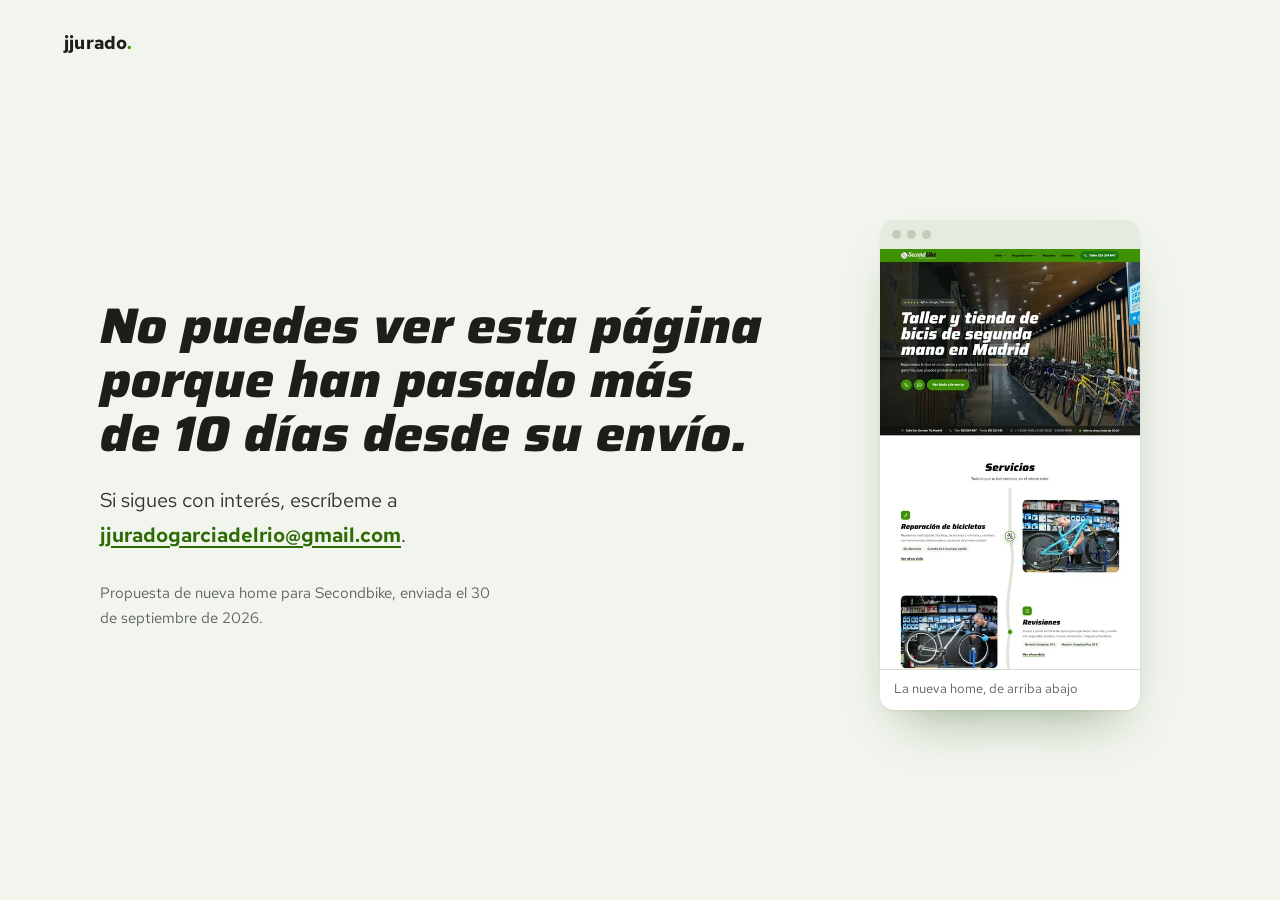
==== commit 868750a2: "feat: la propuesta caduca a los 10 días Desde el 10-oct-2026 a las 00:00 (hora de Madrid) la home en" ====
--- a/index.html
+++ b/index.html
@@ -2,7 +2,13 @@
 <html lang="es">
 <head>
 <meta charset="UTF-8">
-<script>document.documentElement.classList.add('js')</script>
+<script>
+/* Propuesta visible 10 días: del 30-sep al 9-oct-2026 (hora de Madrid).
+   Desde el sábado 10-oct-2026 a las 00:00 (22:00 UTC del 9-oct) se envía a la página de caducidad.
+   Para enseñarla después, añadir ?acceso=jj a la dirección. */
+(function(){if(Date.now()>=Date.UTC(2026,9,9,22)&&!/[?&]acceso=jj\b/.test(location.search))location.replace('caducada.html')})();
+document.documentElement.classList.add('js');
+</script>
 <meta name="viewport" content="width=device-width, initial-scale=1">
 <title>Secondbike | Taller y tienda de bicicletas de segunda mano en Madrid</title>
 <meta name="description" content="Taller y tienda de bicicletas de segunda mano en Madrid. Taller de reparación y mantenimiento de bicis. 633 064 847. Calle San Germán 70, Madrid.">
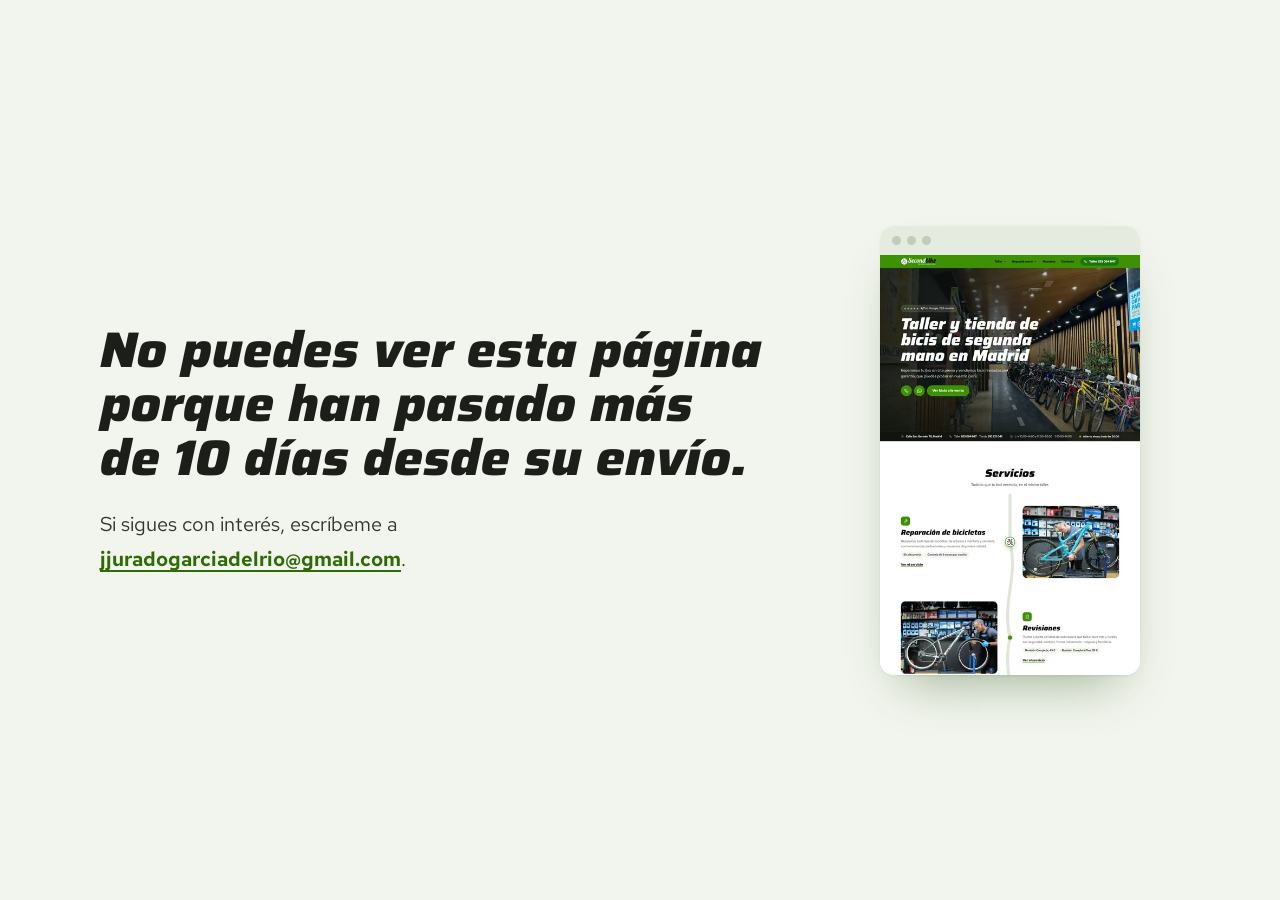
==== commit bcfbdf75: "fix: la propuesta caduca desde su envío real (1-oct → visible hasta el 10-oct) Se envió el 1-oct-202" ====
--- a/index.html
+++ b/index.html
@@ -3,10 +3,10 @@
 <head>
 <meta charset="UTF-8">
 <script>
-/* Propuesta visible 10 días: del 30-sep al 9-oct-2026 (hora de Madrid).
-   Desde el sábado 10-oct-2026 a las 00:00 (22:00 UTC del 9-oct) se envía a la página de caducidad.
+/* Propuesta visible 10 días desde su envío, el 1-oct-2026 (el día de envío cuenta): hasta el 10-oct-2026 a las 23:59 de Madrid.
+   Desde el domingo 11-oct-2026 a las 00:00 (22:00 UTC del 10-oct) se envía a la página de caducidad.
    Para enseñarla después, añadir ?acceso=jj a la dirección. */
-(function(){if(Date.now()>=Date.UTC(2026,9,9,22)&&!/[?&]acceso=jj\b/.test(location.search))location.replace('caducada.html')})();
+(function(){if(Date.now()>=Date.UTC(2026,9,10,22)&&!/[?&]acceso=jj\b/.test(location.search))location.replace('caducada.html')})();
 document.documentElement.classList.add('js');
 </script>
 <meta name="viewport" content="width=device-width, initial-scale=1">
